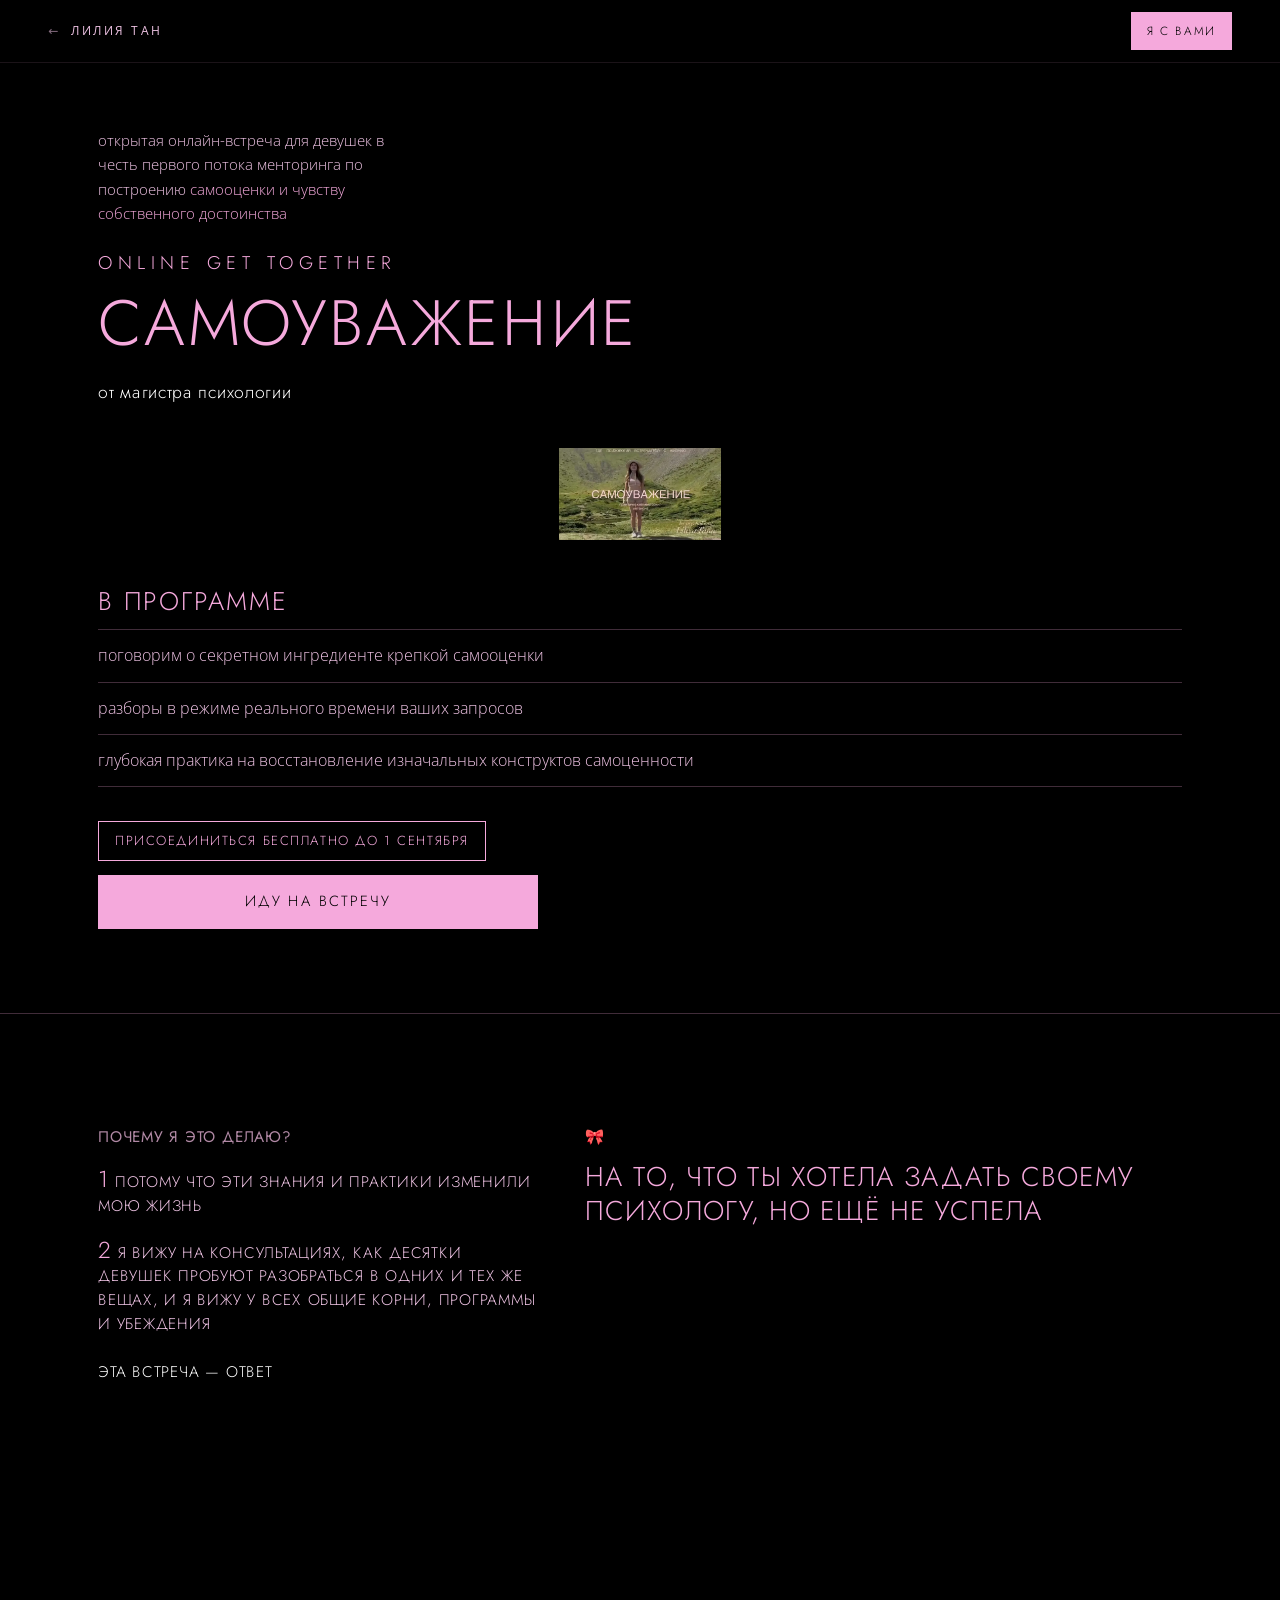
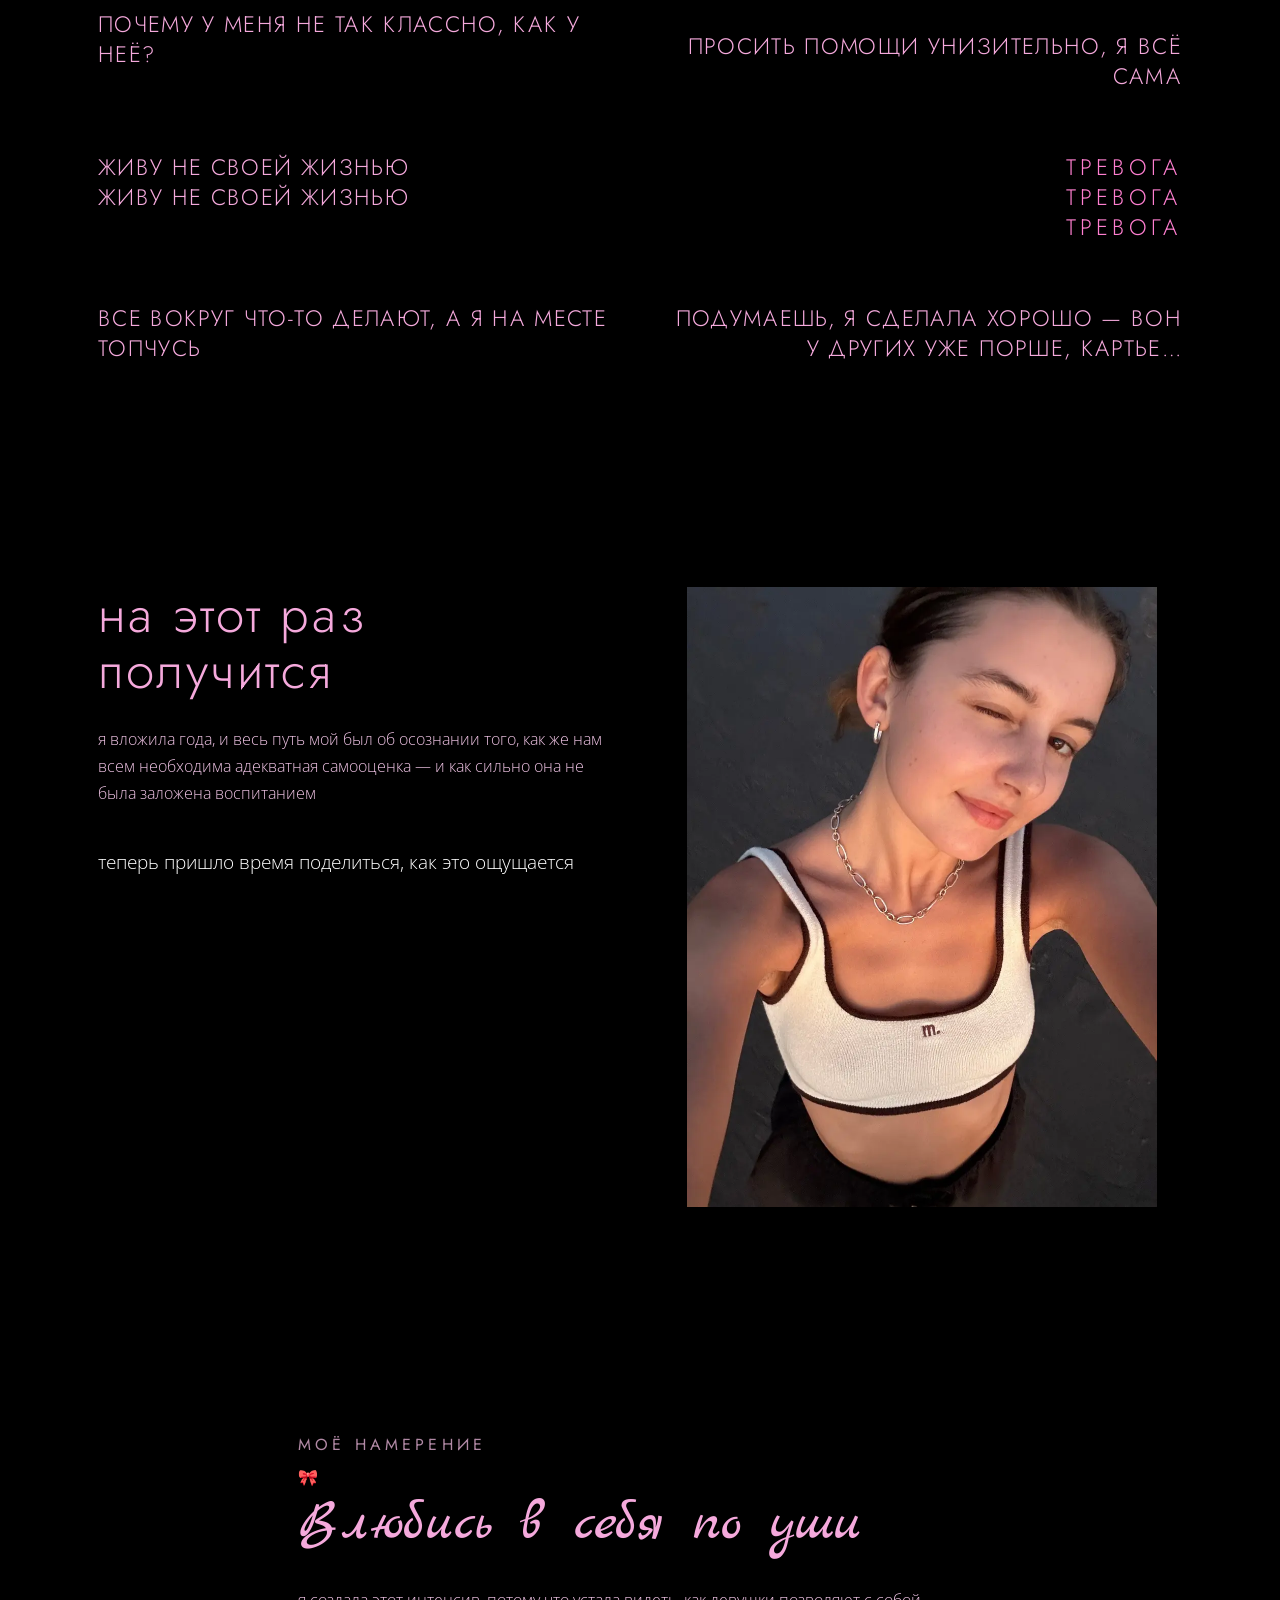
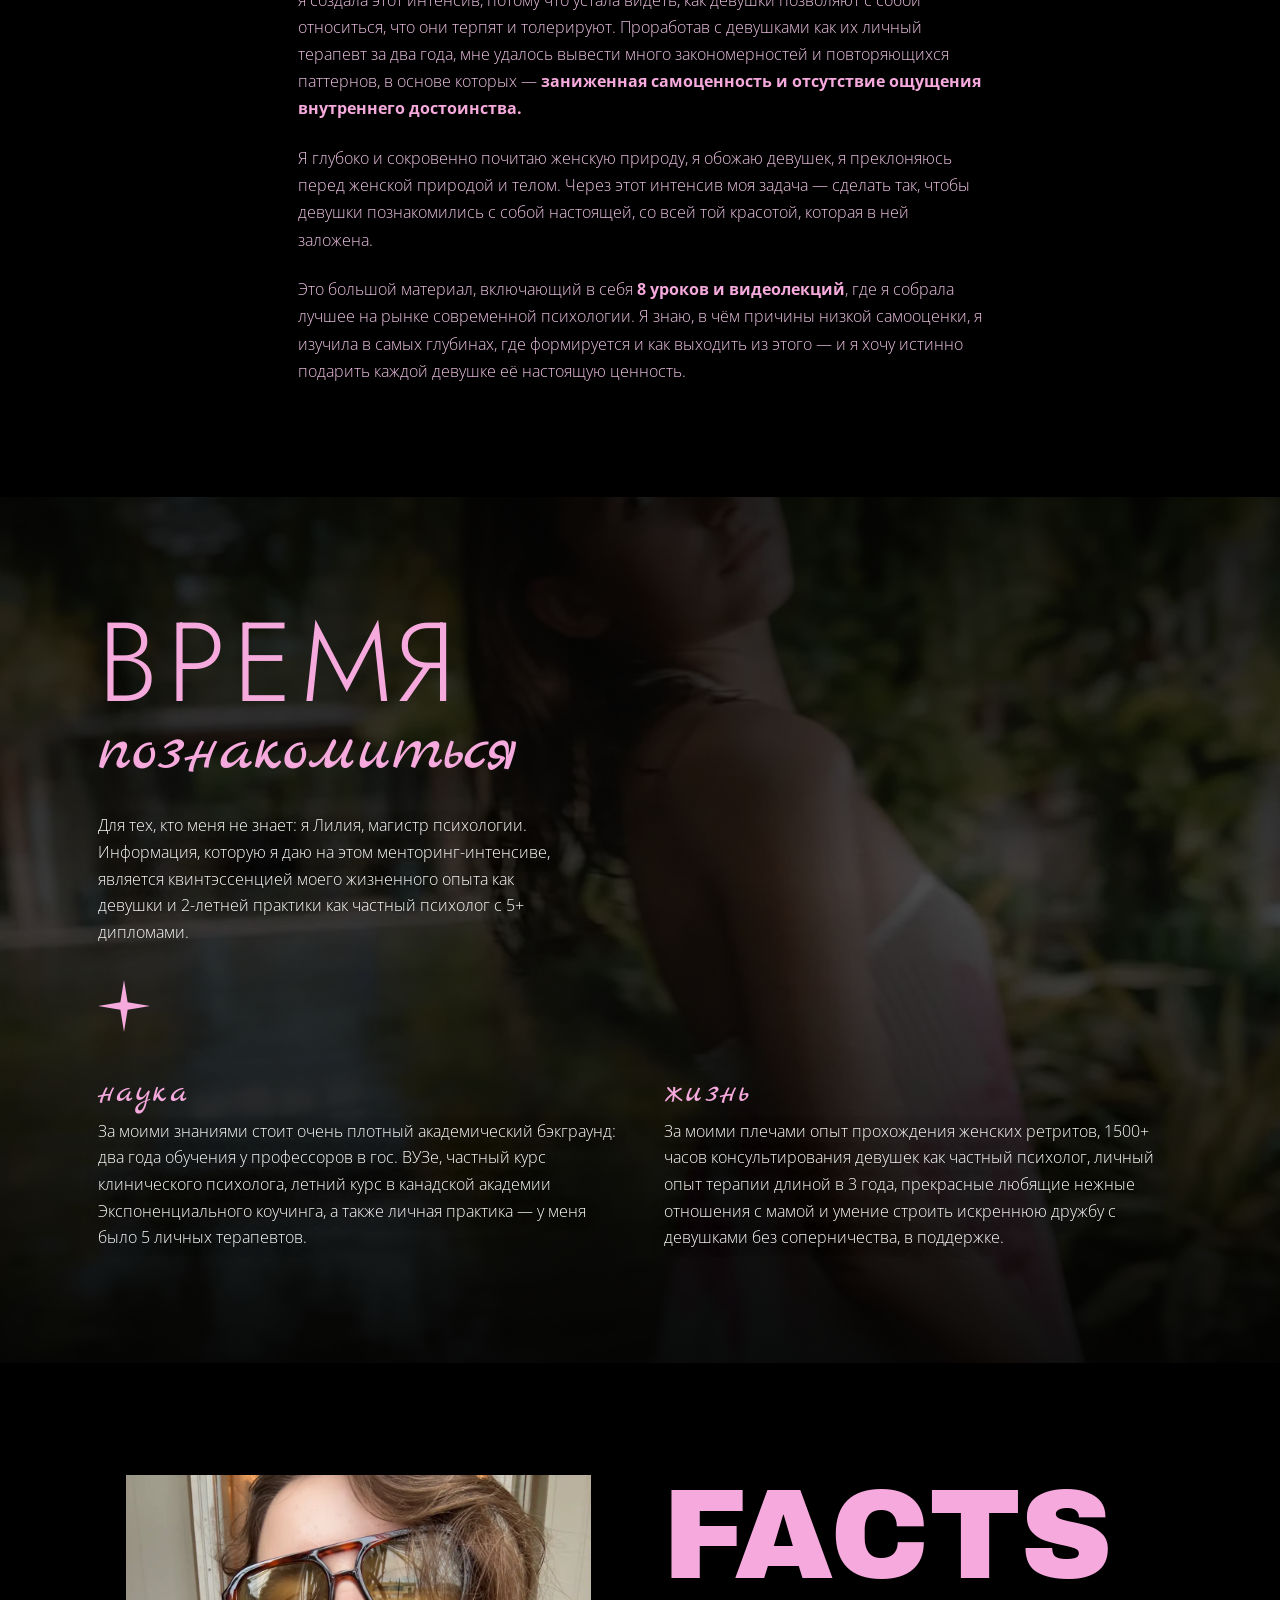
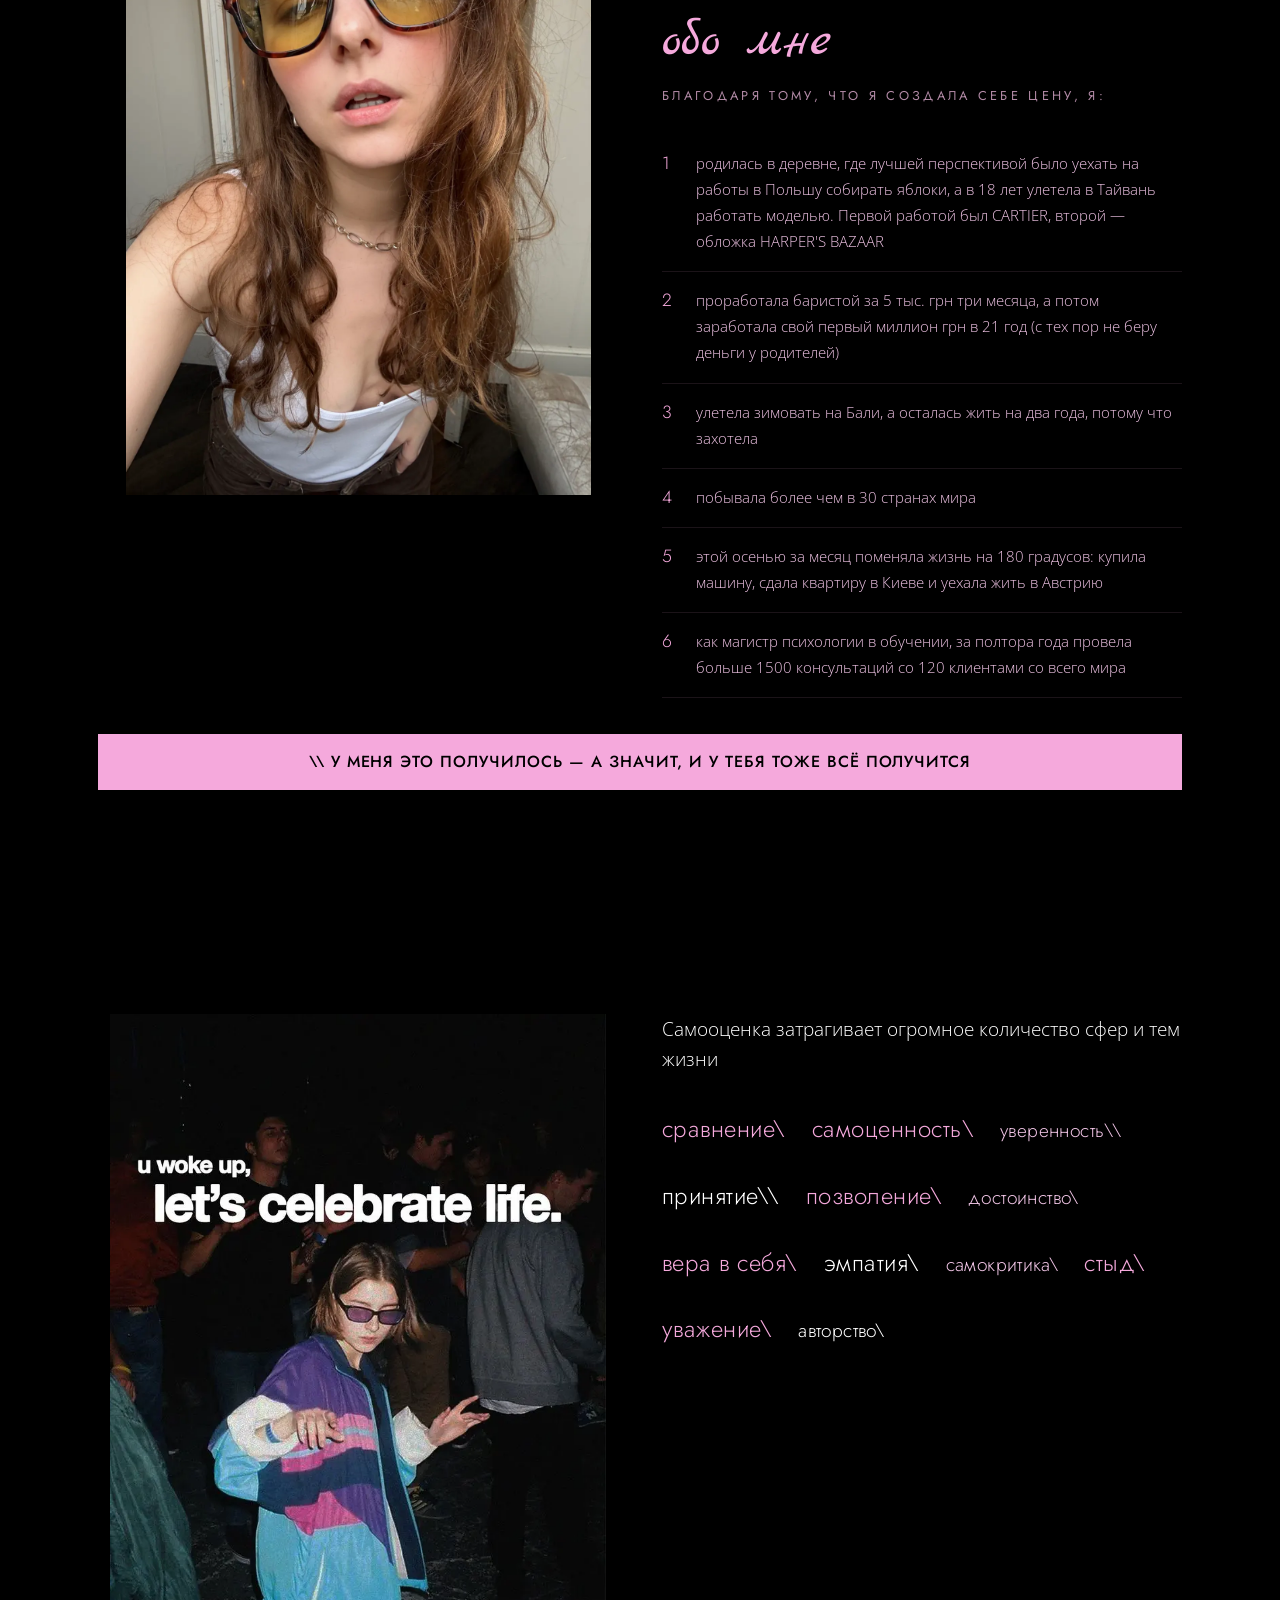
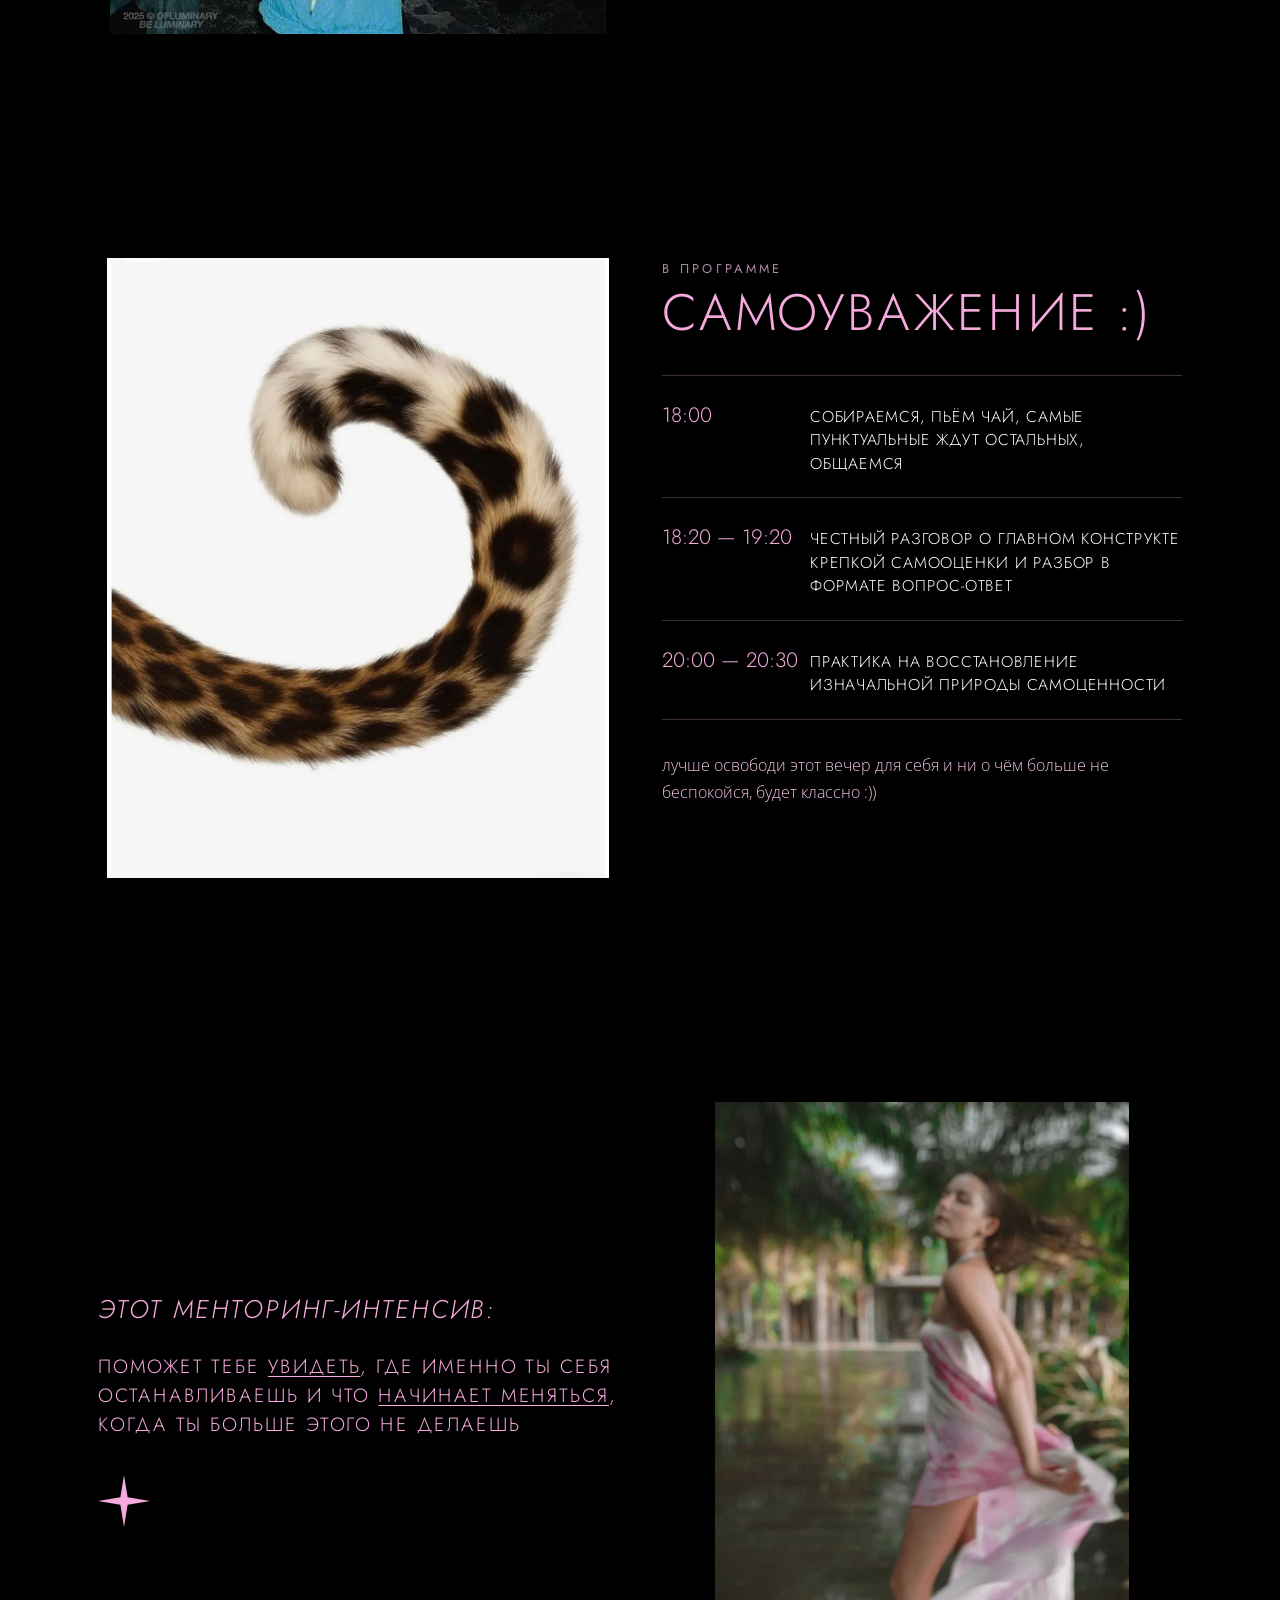
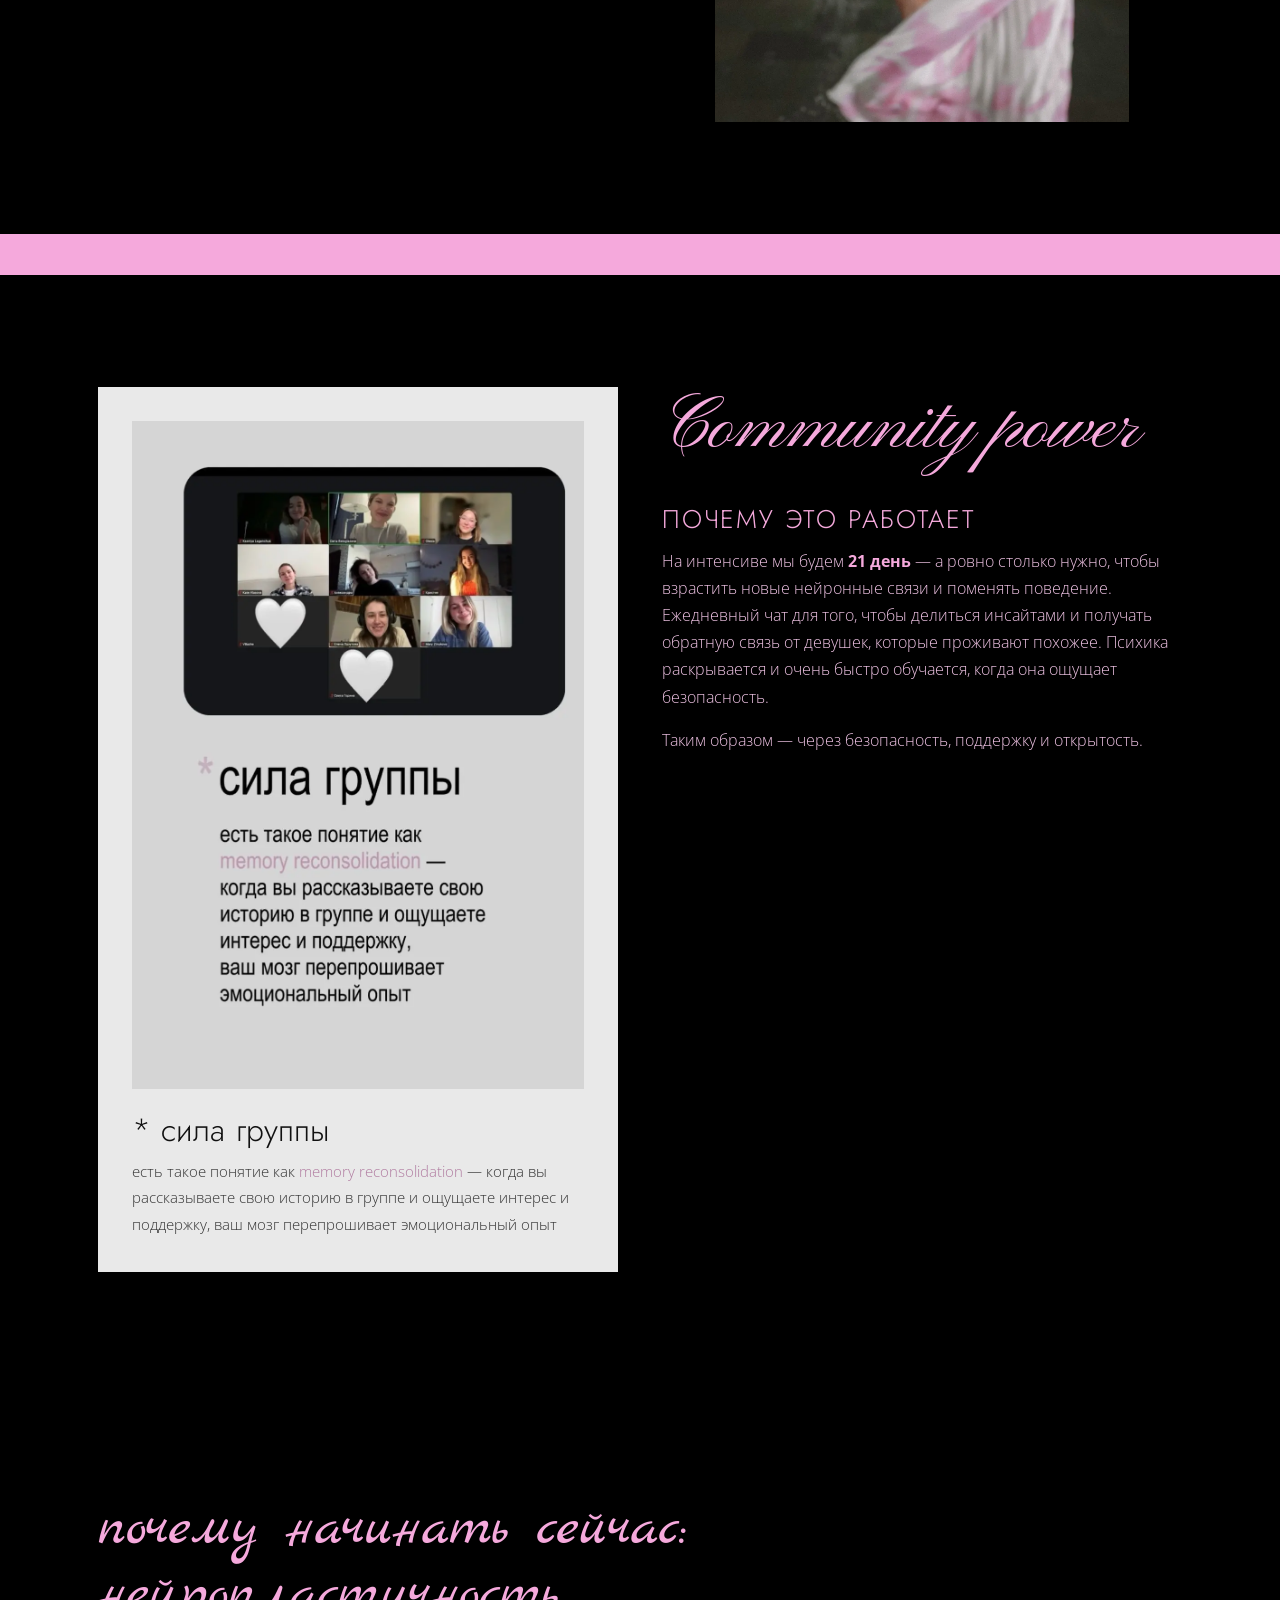
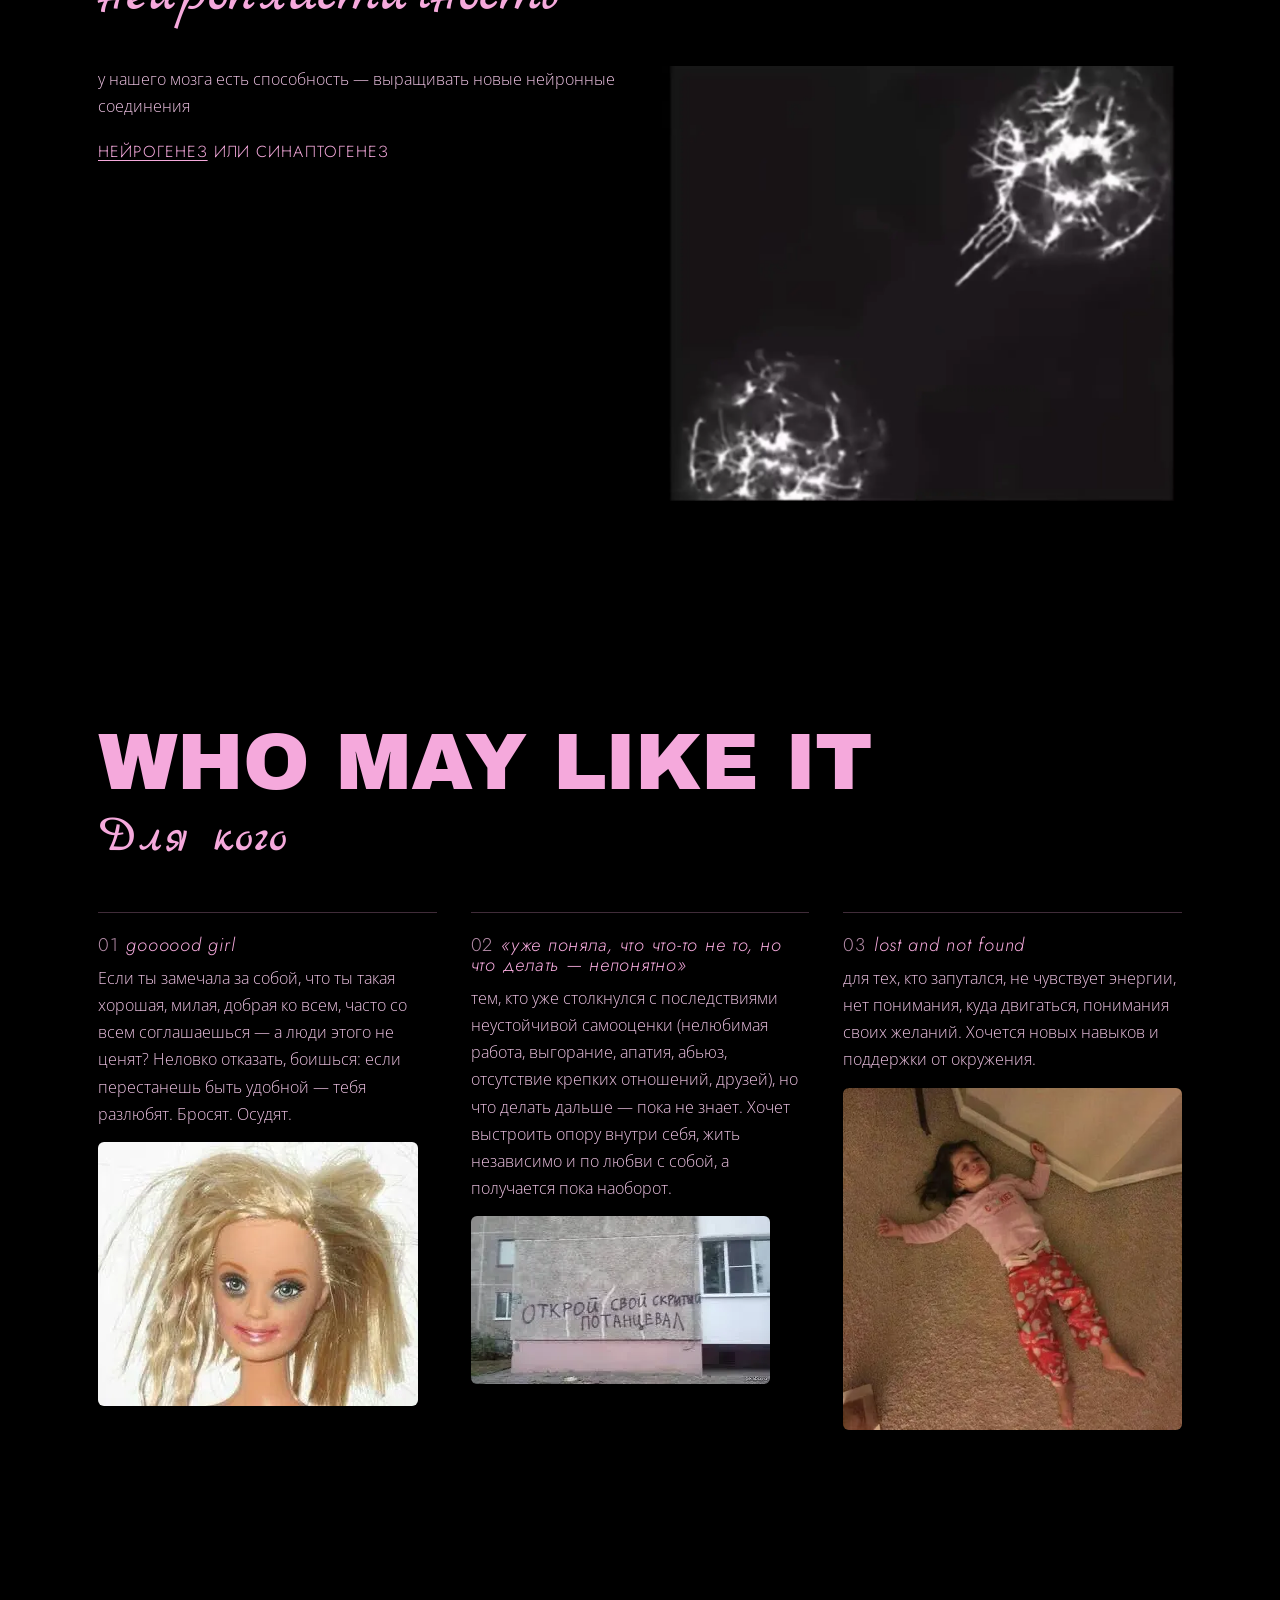
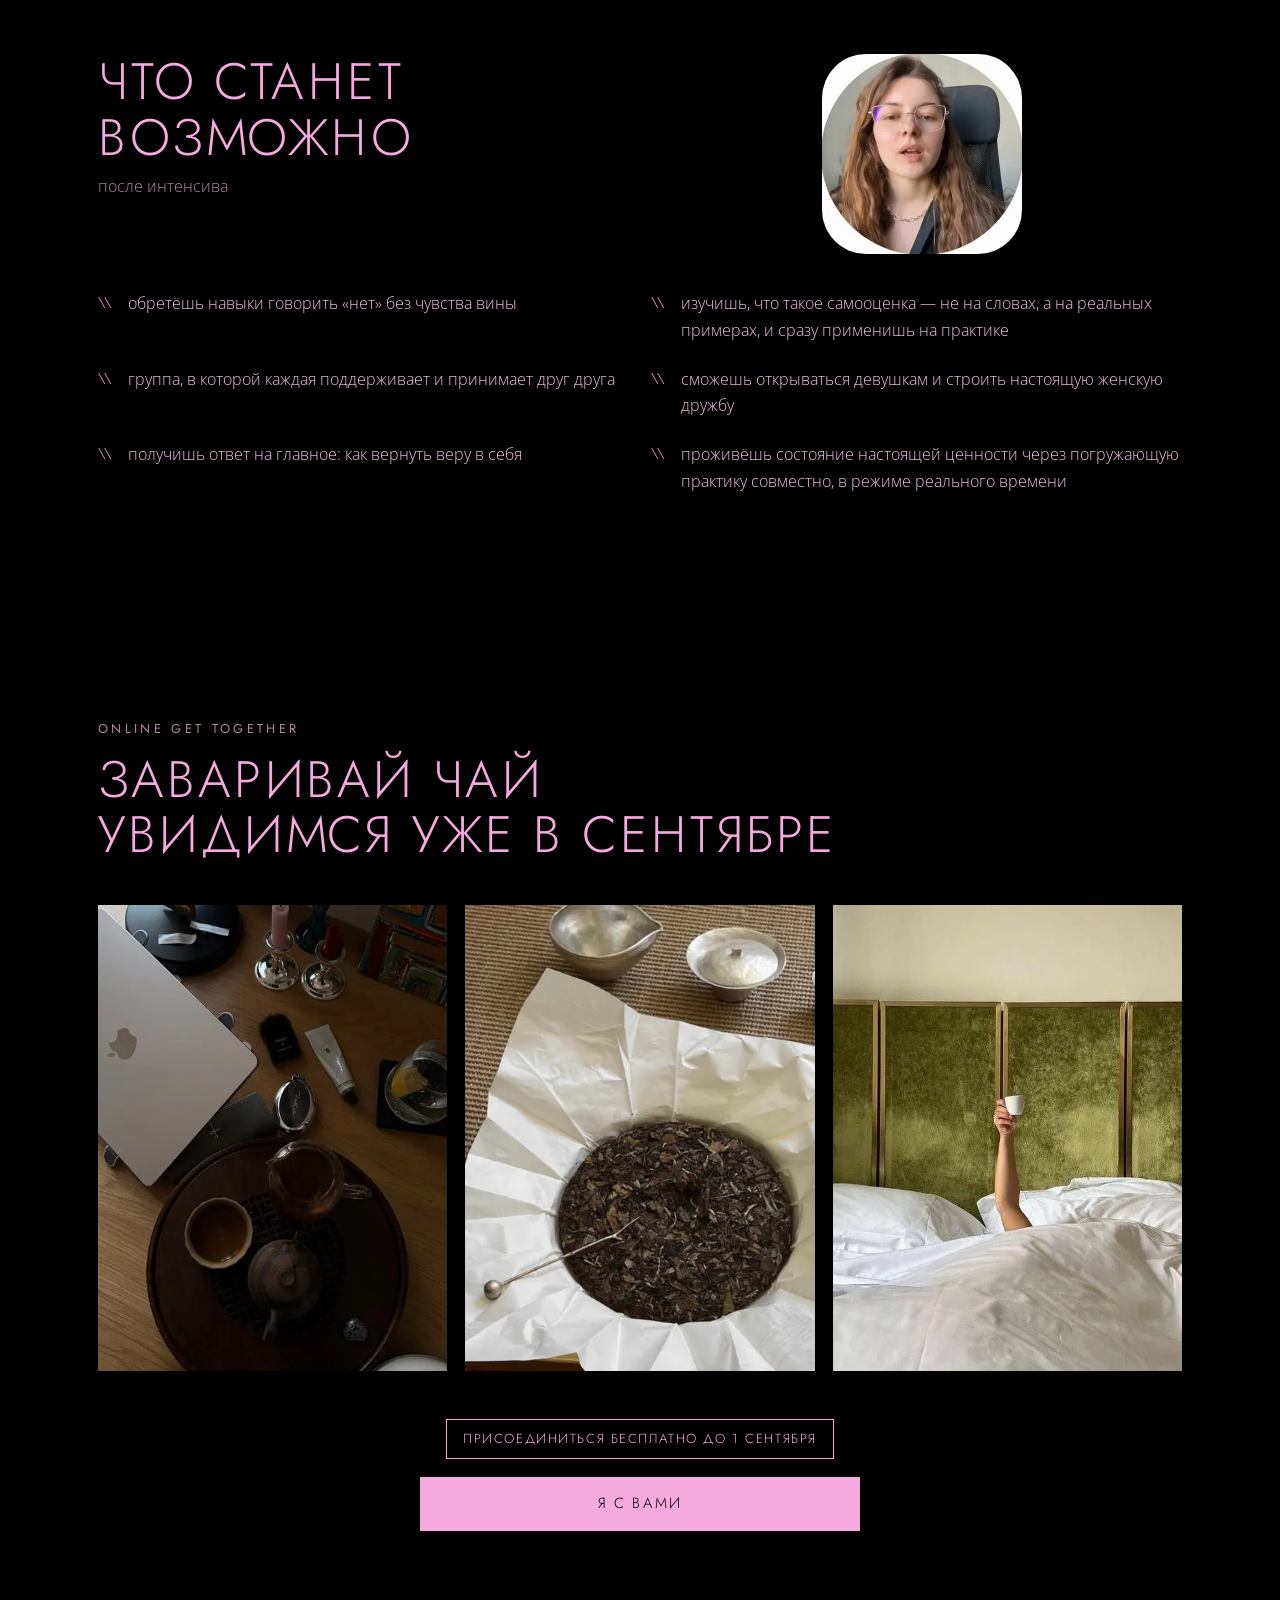
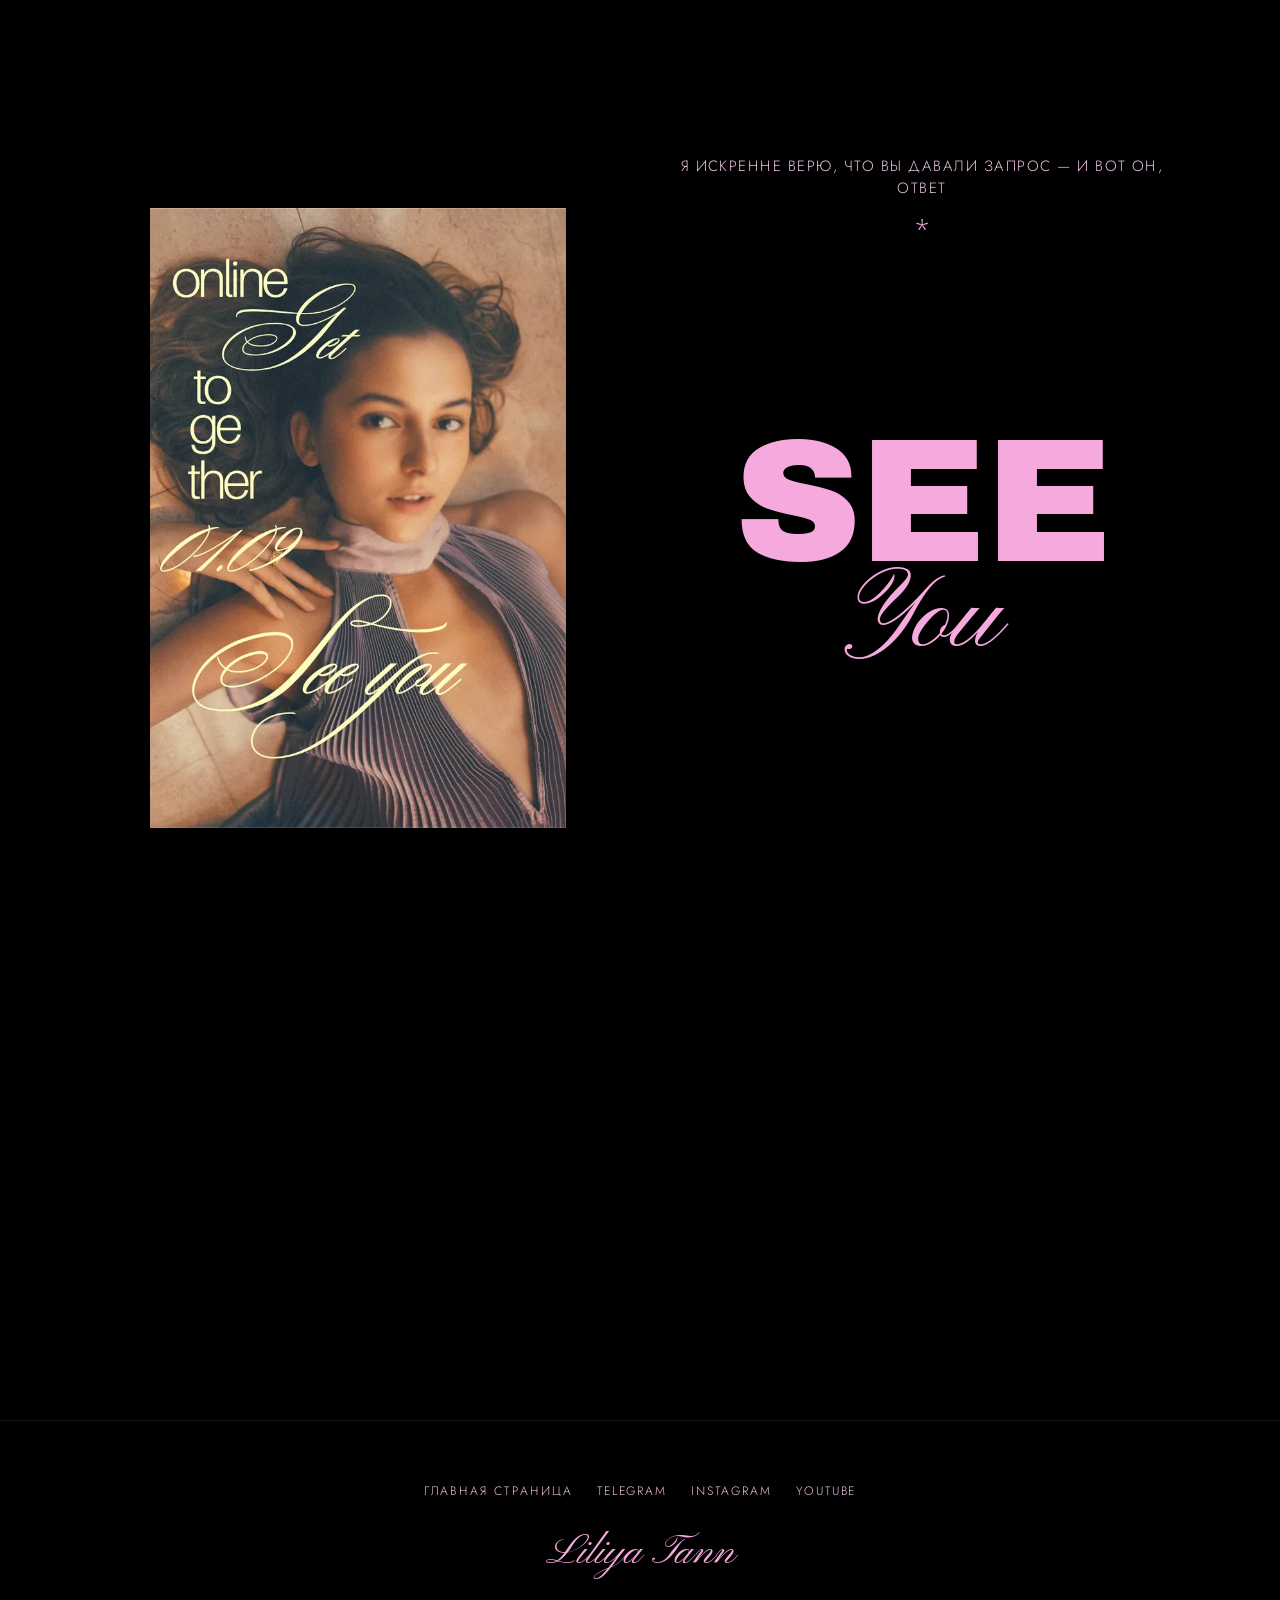
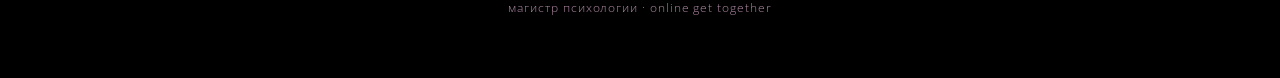
==== education/index.html @ ed94997f "education: ролик +25% (130 -> 162 px), css v=9 Co-Authored-By: Claude Opus 5 (1M context) <noreply@a" ====
<!DOCTYPE html>
<html lang="ru">
<head>
<meta charset="UTF-8">
<meta name="viewport" content="width=device-width, initial-scale=1.0">
<title>ONLINE GET TOGETHER — САМОУВАЖЕНИЕ | Лилия Тан</title>
<meta name="description" content="Бесплатная онлайн-встреча для девушек 1 сентября в честь первого потока менторинга по построению самооценки и чувства собственного достоинства. От магистра психологии Лилии Тан.">
<link rel="canonical" href="https://lilytann.com/education/">

<meta property="og:title" content="ONLINE GET TOGETHER — САМОУВАЖЕНИЕ | Лилия Тан">
<meta property="og:description" content="Бесплатная онлайн-встреча для девушек в честь первого потока менторинга по построению самооценки. Присоединиться бесплатно до 1 сентября.">
<meta property="og:image" content="https://lilytann.com/education/img/poster-0109.webp">
<meta property="og:type" content="website">
<meta property="og:url" content="https://lilytann.com/education/">
<meta property="og:locale" content="ru_RU">
<meta name="twitter:card" content="summary_large_image">

<link rel="icon" href="/favicon.ico" sizes="any">
<link rel="icon" type="image/png" sizes="32x32" href="/favicon-32.png">
<link rel="apple-touch-icon" href="/apple-touch-icon.png">

<link rel="preconnect" href="https://fonts.googleapis.com">
<link rel="preconnect" href="https://fonts.gstatic.com" crossorigin>
<link href="https://fonts.googleapis.com/css2?family=Jost:ital,wght@0,200;0,300;0,400;0,500;1,300;1,400&family=Open+Sans:wght@300;400;600;700&family=Marck+Script&family=Pinyon+Script&family=Archivo+Black&display=swap" rel="stylesheet">
<link rel="stylesheet" href="/education/styles.css?v=9">

<script type="application/ld+json">
{
  "@context": "https://schema.org",
  "@type": "Event",
  "name": "Online Get Together — Самоуважение",
  "description": "Бесплатная онлайн-встреча для девушек в честь первого потока онлайн-менторинга по построению самооценки и чувства собственного достоинства.",
  "eventAttendanceMode": "https://schema.org/OnlineEventAttendanceMode",
  "eventStatus": "https://schema.org/EventScheduled",
  "inLanguage": "ru",
  "url": "https://lilytann.com/education/",
  "image": "https://lilytann.com/education/img/poster-0109.webp",
  "location": {
    "@type": "VirtualLocation",
    "url": "https://lilytann.com/education/"
  },
  "offers": {
    "@type": "Offer",
    "price": "0",
    "priceCurrency": "EUR",
    "availability": "https://schema.org/InStock",
    "url": "https://lilytann.com/education/"
  },
  "performer": {
    "@type": "Person",
    "@id": "https://lilytann.com/#person",
    "name": "Лилия Тан",
    "jobTitle": "Психолог, магистр психологии",
    "url": "https://lilytann.com"
  },
  "organizer": {
    "@type": "Person",
    "@id": "https://lilytann.com/#person",
    "name": "Лилия Тан"
  }
}
</script>
</head>
<body>

<!-- ============ НАВИГАЦИЯ ============ -->
<nav class="nav">
  <a class="nav__home" href="/"><span>←</span>&nbsp; Лилия Тан</a>
  <a class="nav__cta" href="https://t.me/+6goGgk4hRU5kMjAy" target="_blank" rel="noopener">Я с вами</a>
</nav>

<!-- ============ HERO ============ -->
<header class="hero">
  <div class="wrap">
    <div class="hero__grid">

      <div>
        <p class="hero__kicker">
          открытая онлайн-встреча для девушек в честь первого потока менторинга
          по построению <u>самооценки и чувству собственного достоинства</u>
        </p>

        <h1 class="hero__title">
          <small>Online get together</small>
          Самоуважение
        </h1>

        <p class="hero__from">от магистра психологии</p>
      </div>

      <div class="hero__media">
        <video class="promo__video" id="promoVideo"
               autoplay loop muted playsinline preload="auto"
               width="640" height="362"
               poster="/education/img/promo-poster-h.webp"
               aria-label="Самоуважение — практический менторинг-интенсив">
          <source src="/education/video/promo-h640.mp4" type="video/mp4">
        </video>
      </div>

      <div class="hero__prog">
        <h3>В программе</h3>
        <ul>
          <li>поговорим о секретном ингредиенте крепкой самооценки</li>
          <li>разборы в режиме реального времени ваших запросов</li>
          <li>глубокая практика на восстановление изначальных конструктов самоценности</li>
        </ul>
        <div class="hero__actions">
          <a class="freebadge" href="https://t.me/+6goGgk4hRU5kMjAy" target="_blank" rel="noopener">присоединиться бесплатно до 1 сентября</a>
          <a class="btn btn--wide" href="https://t.me/+6goGgk4hRU5kMjAy" target="_blank" rel="noopener">Иду на встречу</a>
        </div>
      </div>

    </div>
  </div>
</header>

<hr class="rule">

<!-- ============ ПОЧЕМУ Я ЭТО ДЕЛАЮ ============ -->
<section>
  <div class="wrap">
    <div class="why">
      <div>
        <p class="eyebrow">Почему я это делаю?</p>
        <p class="reveal" style="margin-top:18px"><span class="why__num">1</span>потому что эти знания и практики изменили мою жизнь</p>
        <p class="reveal" style="margin-top:20px"><span class="why__num">2</span>я вижу на консультациях, как десятки девушек пробуют разобраться в одних и тех же вещах, и я вижу у всех общие корни, программы и убеждения</p>
        <p class="reveal white" style="margin-top:24px">Эта встреча — ответ</p>
      </div>
      <div>
        <p class="bow reveal">🎀</p>
        <p class="why__answer reveal" style="margin-top:10px">
          на то, что ты хотела задать своему психологу, но ещё не успела
        </p>
      </div>
    </div>
  </div>
</section>

<!-- ============ ТРИГГЕРЫ ============ -->
<section>
  <div class="wrap">
    <div class="triggers reveal">
      <p>Почему у меня не так классно, как у неё?</p>
      <p>Просить помощи унизительно, я всё сама</p>
      <p>Живу не своей жизнью<br>живу не своей жизнью</p>
      <p class="alarm">тревога<br>тревога<br>тревога</p>
      <p>Все вокруг что-то делают, а я на месте топчусь</p>
      <p>Подумаешь, я сделала хорошо — вон у других уже Порше, Картье…</p>
    </div>
  </div>
</section>

<!-- ============ НА ЭТОТ РАЗ ПОЛУЧИТСЯ ============ -->
<section>
  <div class="wrap">
    <div class="duo duo--top">
      <div>
        <h2 class="reveal" style="text-transform:lowercase">на этот раз получится</h2>
        <p class="reveal" style="margin-top:clamp(18px,3.6vw,28px)">
          я вложила года, и весь путь мой был об осознании того, как же нам всем необходима
          адекватная самооценка — и как сильно она не была заложена воспитанием
        </p>
        <p class="reveal lead" style="margin-top:clamp(24px,5vw,40px)">
          теперь пришло время поделиться, как это ощущается
        </p>
      </div>
      <img class="reveal" src="/education/img/beach.webp" width="924" height="1220" alt="" loading="lazy" decoding="async">
    </div>
  </div>
</section>

<!-- ============ МОЁ НАМЕРЕНИЕ ============ -->
<section class="intent">
  <div class="wrap narrow">
    <div>
      <div>
        <p class="eyebrow reveal">Моё намерение</p>
        <p class="bow reveal" style="margin-top:10px">🎀</p>
        <p class="script intent__title reveal">Влюбись в себя по уши</p>

        <p class="reveal">
          я создала этот интенсив, потому что устала видеть, как девушки позволяют
          с собой относиться, что они терпят и толерируют. Проработав с девушками
          как их личный терапевт за два года, мне удалось вывести много закономерностей
          и повторяющихся паттернов, в основе которых — <strong>заниженная самоценность
          и отсутствие ощущения внутреннего достоинства.</strong>
        </p>
        <p class="reveal">
          Я глубоко и сокровенно почитаю женскую природу, я обожаю девушек, я преклоняюсь
          перед женской природой и телом. Через этот интенсив моя задача — сделать так,
          чтобы девушки познакомились с собой настоящей, со всей той красотой, которая
          в ней заложена.
        </p>
        <p class="reveal">
          Это большой материал, включающий в себя <strong>8 уроков и видеолекций</strong>,
          где я собрала лучшее на рынке современной психологии. Я знаю, в чём причины
          низкой самооценки, я изучила в самых глубинах, где формируется и как выходить
          из этого — и я хочу истинно подарить каждой девушке её настоящую ценность.
        </p>
      </div>
    </div>
  </div>
</section>

<!-- ============ ВРЕМЯ ПОЗНАКОМИТЬСЯ ============ -->
<section class="meet">
  <img class="meet__bg" src="/education/img/meet-bg.webp" width="1200" height="1503" alt="" loading="lazy" decoding="async">
  <div class="wrap">
    <h2 class="reveal">Время</h2>
    <p class="script reveal" style="font-size:clamp(2rem,9vw,4.4rem);margin-top:-4px">познакомиться</p>

    <p class="meet__intro reveal" style="margin-top:20px;max-width:52ch">
      Для тех, кто меня не знает: я Лилия, магистр психологии. Информация, которую я даю
      на этом менторинг-интенсиве, является квинтэссенцией моего жизненного опыта как девушки
      и 2-летней практики как частный психолог с 5+ дипломами.
    </p>

    <svg class="spark reveal" viewBox="0 0 100 100" aria-hidden="true" style="margin-top:clamp(20px,4vw,34px)"><path d="M50 0 L57 43 L100 50 L57 57 L50 100 L43 57 L0 50 L43 43 Z"/></svg>

    <div class="meet__cols reveal">
      <div class="meet__col">
        <h4>наука</h4>
        <p>
          За моими знаниями стоит очень плотный академический бэкграунд: два года обучения
          у профессоров в гос. ВУЗе, частный курс клинического психолога, летний курс
          в канадской академии Экспоненциального коучинга, а также личная практика —
          у меня было 5 личных терапевтов.
        </p>
      </div>
      <div class="meet__col">
        <h4>жизнь</h4>
        <p>
          За моими плечами опыт прохождения женских ретритов, 1500+ часов консультирования
          девушек как частный психолог, личный опыт терапии длиной в 3 года, прекрасные
          любящие нежные отношения с мамой и умение строить искреннюю дружбу с девушками
          без соперничества, в поддержке.
        </p>
      </div>
    </div>
  </div>
</section>

<!-- ============ FACTS ============ -->
<section>
  <div class="wrap">
    <div class="duo duo--top">
      <img class="reveal" src="/education/img/facts.webp" width="1200" height="1599" alt="Лилия Тан" loading="lazy" decoding="async">
      <div>
        <div class="facts__head reveal">
          <span class="heavy">Facts</span>
          <span class="script">обо мне</span>
        </div>
        <p class="eyebrow reveal" style="margin-top:12px">Благодаря тому, что я создала себе цену, я:</p>

        <ol class="facts__list reveal">
          <li>родилась в деревне, где лучшей перспективой было уехать на работы в Польшу собирать яблоки, а в 18 лет улетела в Тайвань работать моделью. Первой работой был CARTIER, второй — обложка HARPER'S BAZAAR</li>
          <li>проработала баристой за 5 тыс. грн три месяца, а потом заработала свой первый миллион грн в 21 год (с тех пор не беру деньги у родителей)</li>
          <li>улетела зимовать на Бали, а осталась жить на два года, потому что захотела</li>
          <li>побывала более чем в 30 странах мира</li>
          <li>этой осенью за месяц поменяла жизнь на 180 градусов: купила машину, сдала квартиру в Киеве и уехала жить в Австрию</li>
          <li>как магистр психологии в обучении, за полтора года провела больше 1500 консультаций со 120 клиентами со всего мира</li>
        </ol>
      </div>
    </div>

    <p class="facts__banner reveal">\\ у меня это получилось — а значит, и у тебя тоже всё получится</p>
  </div>
</section>

<!-- ============ СФЕРЫ ============ -->
<section>
  <div class="wrap">
    <div class="duo duo--top">
      <img class="reveal" src="/education/img/celebrate.webp" width="736" height="920" alt="u woke up, let's celebrate life" loading="lazy" decoding="async">
      <div>
        <p class="lead reveal">Самооценка затрагивает огромное количество сфер и тем жизни</p>
        <ul class="spheres reveal">
          <li>сравнение\</li>
          <li>самоценность\</li>
          <li>уверенность\\</li>
          <li>принятие\\</li>
          <li>позволение\</li>
          <li>достоинство\</li>
          <li>вера в себя\</li>
          <li>эмпатия\</li>
          <li>самокритика\</li>
          <li>стыд\</li>
          <li>уважение\</li>
          <li>авторство\</li>
        </ul>
      </div>
    </div>
  </div>
</section>

<!-- ============ ТАЙМИНГ ============ -->
<section>
  <div class="wrap">
    <div class="duo duo--top">
      <img class="reveal" src="/education/img/tail.webp" width="1056" height="1306" alt="Хвост леопарда" loading="lazy" decoding="async" style="background:#F7F7F7">
      <div>
        <p class="eyebrow reveal">В программе</p>
        <h2 class="reveal" style="margin-top:6px">Самоуважение :)</h2>

        <div class="timing reveal">
          <div class="timing__row">
            <div class="timing__t">18:00</div>
            <div class="timing__w">Собираемся, пьём чай, самые пунктуальные ждут остальных, общаемся</div>
          </div>
          <div class="timing__row">
            <div class="timing__t">18:20 — 19:20</div>
            <div class="timing__w">Честный разговор о главном конструкте крепкой самооценки и разбор в формате вопрос-ответ</div>
          </div>
          <div class="timing__row">
            <div class="timing__t">20:00 — 20:30</div>
            <div class="timing__w">Практика на восстановление изначальной природы самоценности</div>
          </div>
        </div>

        <p class="reveal" style="margin-top:clamp(20px,4vw,32px)">
          лучше освободи этот вечер для себя и ни о чём больше не беспокойся, будет классно :))
        </p>
      </div>
    </div>
  </div>
</section>

<!-- ============ ЭТОТ МЕНТОРИНГ ИНТЕНСИВ ============ -->
<section>
  <div class="wrap">
    <div class="duo">
      <div>
        <h3 class="reveal" style="font-style:italic">Этот менторинг-интенсив:</h3>
        <p class="spaced reveal" style="margin-top:clamp(18px,3.6vw,28px);color:var(--pink);font-size:clamp(.95rem,3.4vw,1.2rem)">
          поможет тебе <u>увидеть</u>, где именно ты себя останавливаешь и что
          <u>начинает меняться</u>, когда ты больше этого не делаешь
        </p>
        <svg class="spark reveal" viewBox="0 0 100 100" aria-hidden="true" style="margin-top:clamp(22px,4.4vw,36px)"><path d="M50 0 L57 43 L100 50 L57 57 L50 100 L43 57 L0 50 L43 43 Z"/></svg>
      </div>
      <img class="reveal" src="/education/img/blur.webp" width="1200" height="1800" alt="" loading="lazy" decoding="async">
    </div>
  </div>
</section>

<!-- ============ COMMUNITY POWER ============ -->
<div class="ticker" aria-hidden="true"><span>COMMUNITY POWER · COMMUNITY POWER · COMMUNITY POWER · COMMUNITY POWER · COMMUNITY POWER · COMMUNITY POWER ·&nbsp;</span></div>

<section>
  <div class="wrap">
    <div class="duo duo--top">
      <div class="power__paper reveal">
        <img src="/education/img/zoom.webp" width="999" height="1475" alt="Групповая встреча в зуме" loading="lazy" decoding="async">
        <h3>* сила группы</h3>
        <p>
          есть такое понятие как <span class="mr">memory reconsolidation</span> — когда вы
          рассказываете свою историю в группе и ощущаете интерес и поддержку, ваш мозг
          перепрошивает эмоциональный опыт
        </p>
      </div>

      <div>
        <p class="script-lat power__title reveal">Community power</p>
        <h3 class="reveal" style="margin-top:clamp(20px,4vw,34px)">Почему это работает</h3>
        <p class="reveal" style="margin-top:14px">
          На интенсиве мы будем <strong>21 день</strong> — а ровно столько нужно, чтобы
          взрастить новые нейронные связи и поменять поведение. Ежедневный чат для того,
          чтобы делиться инсайтами и получать обратную связь от девушек, которые проживают
          похожее. Психика раскрывается и очень быстро обучается, когда она ощущает
          безопасность.
        </p>
        <p class="reveal">Таким образом — через безопасность, поддержку и открытость.</p>
      </div>
    </div>
  </div>
</section>

<!-- ============ НЕЙРОПЛАСТИЧНОСТЬ ============ -->
<section>
  <div class="wrap">
    <p class="script reveal" style="font-size:clamp(1.8rem,7.6vw,3.6rem)">почему начинать сейчас:<br>нейропластичность</p>
    <div class="duo duo--top" style="margin-top:clamp(22px,4.4vw,38px)">
      <div>
        <p class="reveal">у нашего мозга есть способность — выращивать новые нейронные соединения</p>
        <p class="reveal upper" style="margin-top:18px;font-family:var(--f-display);color:var(--pink);letter-spacing:.06em">
          <u>нейрогенез</u> или синаптогенез
        </p>
      </div>
      <img class="reveal" src="/education/img/neurons.webp" width="1200" height="1003" alt="Нейронные связи" loading="lazy" decoding="async">
    </div>
  </div>
</section>

<!-- ============ ДЛЯ КОГО ============ -->
<section>
  <div class="wrap">
    <p class="heavy reveal" style="font-size:clamp(1.9rem,9vw,5rem)">Who may like it</p>
    <p class="script reveal" style="font-size:clamp(1.8rem,7.6vw,3.2rem);margin-top:8px">Для кого</p>

    <div class="who reveal" style="margin-top:clamp(24px,5vw,44px)">
      <div class="who__item">
        <h4><i>01</i>goooood girl</h4>
        <p>
          Если ты замечала за собой, что ты такая хорошая, милая, добрая ко всем, часто
          со всем соглашаешься — а люди этого не ценят? Неловко отказать, боишься: если
          перестанешь быть удобной — тебя разлюбят. Бросят. Осудят.
        </p>
        <img src="/education/img/barbie.webp" width="320" height="264" alt="" loading="lazy" decoding="async">
      </div>

      <div class="who__item">
        <h4><i>02</i>«уже поняла, что что-то не то, но что делать — непонятно»</h4>
        <p>
          тем, кто уже столкнулся с последствиями неустойчивой самооценки (нелюбимая работа,
          выгорание, апатия, абьюз, отсутствие крепких отношений, друзей), но что делать
          дальше — пока не знает. Хочет выстроить опору внутри себя, жить независимо
          и по любви с собой, а получается пока наоборот.
        </p>
        <img src="/education/img/graffiti.webp" width="299" height="168" alt="" loading="lazy" decoding="async">
      </div>

      <div class="who__item">
        <h4><i>03</i>lost and not found</h4>
        <p>
          для тех, кто запутался, не чувствует энергии, нет понимания, куда двигаться,
          понимания своих желаний. Хочется новых навыков и поддержки от окружения.
        </p>
        <img src="/education/img/floor.webp" width="408" height="413" alt="" loading="lazy" decoding="async">
      </div>
    </div>
  </div>
</section>

<!-- ============ ЧТО СТАНЕТ ВОЗМОЖНО ============ -->
<section>
  <div class="wrap">
    <div class="duo duo--top">
      <div>
        <h2 class="reveal">Что станет<br>возможно</h2>
        <p class="reveal dim" style="margin-top:8px">после интенсива</p>
      </div>
      <img class="reveal" src="/education/img/liliya-round.webp" width="400" height="400" alt="Лилия Тан" loading="lazy" decoding="async" style="border-radius:22%;max-width:200px">
    </div>

    <ul class="gains reveal">
      <li>обретёшь навыки говорить «нет» без чувства вины</li>
      <li>изучишь, что такое самооценка — не на словах, а на реальных примерах, и сразу применишь на практике</li>
      <li>группа, в которой каждая поддерживает и принимает друг друга</li>
      <li>сможешь открываться девушкам и строить настоящую женскую дружбу</li>
      <li>получишь ответ на главное: как вернуть веру в себя</li>
      <li>проживёшь состояние настоящей ценности через погружающую практику совместно, в режиме реального времени</li>
    </ul>
  </div>
</section>

<!-- ============ ПРЕДЗАПИСЬ ============ -->
<section id="zapis">
  <div class="wrap">
    <p class="eyebrow reveal">Online get together</p>
    <h2 class="reveal" style="margin-top:12px">Заваривай чай<br>увидимся уже в сентябре</h2>

    <div class="grid grid--3 reveal" style="margin-top:clamp(24px,5vw,42px)">
      <div class="ratio ratio--34"><img src="/education/img/desk-tea.webp" width="528" height="676" alt="" loading="lazy" decoding="async"></div>
      <div class="ratio ratio--34"><img src="/education/img/tea-cake.webp" width="467" height="822" alt="" loading="lazy" decoding="async"></div>
      <div class="ratio ratio--34"><img src="/education/img/bed.webp" width="720" height="720" alt="" loading="lazy" decoding="async"></div>
    </div>

    <div class="center" style="margin-top:clamp(28px,5.5vw,48px)">
      <a class="freebadge reveal" href="https://t.me/+6goGgk4hRU5kMjAy" target="_blank" rel="noopener">присоединиться бесплатно до 1 сентября</a>
      <div style="margin-top:18px">
        <!-- Ссылка на закрытую телеграм-группу встречи -->
        <a class="btn btn--wide reveal" href="https://t.me/+6goGgk4hRU5kMjAy" target="_blank" rel="noopener" id="mainCta">Я с вами</a>
      </div>
    </div>
  </div>
</section>

<!-- ============ SEE YOU ============ -->
<section class="final">
  <div class="wrap">
    <div class="duo" style="align-items:center">
      <img class="reveal" src="/education/img/poster-0109.webp" width="648" height="964" alt="Online Get Together 01.09 — see you" loading="lazy" decoding="async">

      <div>
        <p class="spaced reveal small" style="color:var(--pink-soft)">Я искренне верю, что вы давали запрос — и вот он, ответ</p>
        <p class="reveal" style="color:var(--pink);font-size:1.6rem;line-height:1;margin-top:18px">*</p>
        <p class="heavy reveal">See</p>
        <p class="script-lat reveal">You</p>

        <p class="final__quote reveal">
          Отношения с собой — это база, а не роскошь.<br>
          <span style="text-transform:none;letter-spacing:0;color:var(--pink-soft);font-size:.85em">
            А вся наша жизнь — это декорации для познания себя.
          </span>
        </p>

        <p class="final__wait reveal">Всех жду</p>
      </div>
    </div>

    <img class="reveal" src="/education/img/magazine.webp" width="589" height="785" alt="Old ways won't open new doors" loading="lazy" decoding="async" style="max-width:280px;margin:clamp(30px,6vw,54px) auto 0">
  </div>
</section>

<!-- ============ ПОДВАЛ ============ -->
<footer class="footer">
  <div class="wrap">
    <div class="footer__links">
      <a href="/">Главная страница</a>
      <a href="https://t.me/liliyatann" target="_blank" rel="noopener">Telegram</a>
      <a href="https://www.instagram.com/liliya.tann" target="_blank" rel="noopener">Instagram</a>
      <a href="https://youtube.com/@liliya_tann" target="_blank" rel="noopener">YouTube</a>
    </div>
    <p class="footer__sig">Liliya Tann</p>
    <p class="footer__copy">магистр психологии · online get together</p>
  </div>
</footer>

<!-- ============ ЛИПКИЙ CTA (моб.) ============ -->
<div class="sticky-cta" id="stickyCta">
  <a class="btn" href="https://t.me/+6goGgk4hRU5kMjAy" target="_blank" rel="noopener">Я с вами</a>
</div>

<script>
document.documentElement.classList.add('has-js');

/* Если в системе включено «уменьшить анимацию» — не крутим видео само, даём кнопку */
(function () {
  var v = document.getElementById('promoVideo');
  if (!v || !window.matchMedia) return;
  if (window.matchMedia('(prefers-reduced-motion: reduce)').matches) {
    v.removeAttribute('autoplay');
    v.loop = false;
    v.controls = true;
    v.pause();
  }
})();

/* Появление блоков при скролле */
(function () {
  var items = document.querySelectorAll('.reveal');
  if (!('IntersectionObserver' in window)) {
    items.forEach(function (el) { el.classList.add('is-in'); });
    return;
  }
  var io = new IntersectionObserver(function (entries) {
    entries.forEach(function (e) {
      if (e.isIntersecting) { e.target.classList.add('is-in'); io.unobserve(e.target); }
    });
  }, { rootMargin: '0px 0px -8% 0px', threshold: 0.06 });
  items.forEach(function (el) { io.observe(el); });
})();

/* Липкая кнопка появляется после первого экрана и прячется у блока предзаписи */
(function () {
  var bar = document.getElementById('stickyCta');
  var end = document.getElementById('zapis');
  if (!bar || !end) return;
  function update() {
    var r = end.getBoundingClientRect();
    var endVisible = r.top < window.innerHeight && r.bottom > 0;
    var past = window.scrollY > window.innerHeight * 0.85;
    bar.classList.toggle('is-visible', past && !endVisible);
  }
  window.addEventListener('scroll', update, { passive: true });
  update();
})();
</script>

</body>
</html>
---- education/styles.css ----
/* ============================================================
   Лилия Тан — ONLINE GET TOGETHER / САМОУВАЖЕНИЕ
   Лендинг предзаписи. Цвета, шрифты и изображения — из презентации.
   ============================================================ */

:root {
  --black: #000000;
  --pink: #F5A9DC;
  --pink-hot: #FF7FD0;
  --pink-soft: #EFC3E4;
  --pink-dim: #B189A5;
  --white: #FFFFFF;
  --cream: #F7EFE2;
  --paper: #E9E9E9;

  --rule: rgba(245, 169, 220, 0.26);
  --rule-soft: rgba(245, 169, 220, 0.11);

  --f-display: 'Jost', 'Futura', 'Century Gothic', system-ui, sans-serif;
  --f-heavy: 'Archivo Black', 'Jost', system-ui, sans-serif;
  --f-body: 'Open Sans', system-ui, -apple-system, sans-serif;
  --f-script: 'Marck Script', cursive;
  --f-script-lat: 'Pinyon Script', 'Marck Script', cursive;

  --max: 1180px;
  --narrow: 780px;
  --gutter: clamp(18px, 5vw, 48px);
  --ease: cubic-bezier(.22, .61, .36, 1);
}

* { box-sizing: border-box; margin: 0; padding: 0; }

html { scroll-behavior: smooth; -webkit-text-size-adjust: 100%; overflow-x: hidden; }

body {
  overflow-wrap: break-word;
  word-break: normal;
  font-family: var(--f-body);
  font-size: 16px;
  font-weight: 300;
  line-height: 1.7;
  color: var(--pink-soft);
  background: var(--black);
  -webkit-font-smoothing: antialiased;
  -moz-osx-font-smoothing: grayscale;
  overflow-x: hidden;
}

img, video { display: block; max-width: 100%; height: auto; }
/* элементы сетки не должны раздуваться под собственный размер контента */
*, *::before, *::after { min-width: 0; }
a { color: inherit; text-decoration: none; }
button { font: inherit; color: inherit; background: none; border: none; cursor: pointer; }
::selection { background: var(--pink); color: #000; }

/* ---------- Типографика ---------- */

h1, h2, h3, h4 {
  font-family: var(--f-display);
  font-weight: 300;
  line-height: 1.08;
  color: var(--pink);
  letter-spacing: .02em;
}

h1 { font-size: clamp(1.7rem, 7vw, 4rem); text-transform: uppercase; letter-spacing: .04em; }
h2 { font-size: clamp(1.6rem, 6vw, 3.2rem); text-transform: uppercase; letter-spacing: .05em; }
h3 { font-size: clamp(1.1rem, 3.6vw, 1.6rem); text-transform: uppercase; letter-spacing: .07em; }
h4 { font-size: clamp(.95rem, 2.8vw, 1.15rem); letter-spacing: .04em; }

p + p { margin-top: 1em; }
strong, b { font-weight: 700; color: var(--pink); }
u { text-decoration-thickness: 1px; text-underline-offset: 3px; }

.heavy {
  font-family: var(--f-heavy);
  font-weight: 400;
  text-transform: uppercase;
  letter-spacing: -.01em;
  line-height: .95;
  color: var(--pink);
  font-size: clamp(2.4rem, 13vw, 8rem);
}

.script { font-family: var(--f-script); color: var(--pink); text-transform: none; letter-spacing: 0; line-height: 1.15; font-weight: 400; }
.script-lat { font-family: var(--f-script-lat); color: var(--pink); text-transform: none; letter-spacing: 0; line-height: 1.15; }

.eyebrow {
  font-family: var(--f-display);
  font-size: clamp(.7rem, 2.4vw, .8rem);
  text-transform: uppercase;
  letter-spacing: .26em;
  color: var(--pink-dim);
  font-weight: 400;
}

.lead { font-size: clamp(1rem, 3.3vw, 1.2rem); line-height: 1.6; color: var(--white); }
.small { font-size: clamp(.84rem, 2.7vw, .93rem); line-height: 1.6; }
.dim { color: var(--pink-dim); }
.white { color: var(--white); }
.center { text-align: center; }
.upper { text-transform: uppercase; letter-spacing: .06em; }
.spaced { font-family: var(--f-display); text-transform: uppercase; letter-spacing: .1em; line-height: 1.5; }

/* ---------- Каркас ---------- */

.wrap { width: 100%; max-width: var(--max); margin: 0 auto; padding: 0 var(--gutter); }
.narrow { max-width: var(--narrow); margin-left: auto; margin-right: auto; }

section { padding: clamp(54px, 11vw, 112px) 0; position: relative; }
section.tight { padding: clamp(36px, 7vw, 70px) 0; }
[id] { scroll-margin-top: 78px; }

.rule { height: 1px; background: var(--rule); border: 0; }

/* Розовая четырёхлучевая звезда из презентации */
.spark { display: block; width: clamp(26px, 6.5vw, 52px); fill: var(--pink); }
.spark--center { margin-inline: auto; }
.spark--right { margin-left: auto; }

/* ---------- Навигация ---------- */

.nav {
  position: fixed;
  inset: 0 0 auto 0;
  z-index: 50;
  display: flex;
  align-items: center;
  justify-content: space-between;
  gap: 12px;
  padding: 12px var(--gutter);
  background: rgba(0, 0, 0, .74);
  backdrop-filter: blur(14px);
  -webkit-backdrop-filter: blur(14px);
  border-bottom: 1px solid var(--rule-soft);
}
.nav__home {
  font-family: var(--f-body);
  font-weight: 400;
  font-size: clamp(.66rem, 2.5vw, .76rem);
  text-transform: uppercase;
  letter-spacing: .2em;
  color: var(--pink-soft);
  transition: color .25s var(--ease);
}
.nav__home:hover { color: var(--pink); }
.nav__home span { opacity: .55; }
.nav__cta {
  font-family: var(--f-display);
  font-size: clamp(.64rem, 2.4vw, .74rem);
  text-transform: uppercase;
  letter-spacing: .14em;
  color: #000;
  background: var(--pink);
  padding: 9px 16px;
  white-space: nowrap;
  transition: background .25s var(--ease), transform .25s var(--ease);
}
.nav__cta:hover { background: var(--white); transform: translateY(-1px); }

/* ---------- Кнопки ---------- */

.btn {
  display: inline-block;
  font-family: var(--f-display);
  font-size: clamp(.8rem, 2.9vw, .92rem);
  text-transform: uppercase;
  letter-spacing: .14em;
  color: #000;
  background: var(--pink);
  padding: 17px 32px;
  text-align: center;
  line-height: 1.35;
  transition: background .3s var(--ease), transform .3s var(--ease), box-shadow .3s var(--ease);
}
.btn:hover { background: var(--white); transform: translateY(-2px); box-shadow: 0 12px 40px rgba(245, 169, 220, .22); }
.btn--wide { width: 100%; max-width: 440px; }

.freebadge {
  display: inline-block;
  border: 1px solid var(--pink);
  color: var(--pink);
  font-family: var(--f-display);
  text-transform: uppercase;
  letter-spacing: .12em;
  font-size: clamp(.7rem, 2.6vw, .82rem);
  padding: 8px 16px;
  transition: background .25s var(--ease), color .25s var(--ease);
}
a.freebadge:hover { background: var(--pink); color: #000; }

/* ---------- Hero ---------- */

.hero { padding: calc(62px + clamp(26px, 8vw, 66px)) 0 clamp(44px, 9vw, 84px); }
.hero__grid { display: grid; gap: clamp(24px, 5vw, 46px); }

.hero__title small {
  display: block;
  font-family: var(--f-display);
  font-size: clamp(.8rem, 3.4vw, 1.15rem);
  letter-spacing: .3em;
  color: var(--pink);
  text-transform: uppercase;
  margin-bottom: clamp(10px, 2.4vw, 16px);
}
.hero__kicker {
  max-width: 34ch;
  margin-bottom: clamp(18px, 3.6vw, 28px);
  font-size: clamp(.82rem, 2.6vw, .95rem);
  line-height: 1.6;
  color: var(--pink-soft);
}
.hero__kicker u { color: var(--pink); text-decoration: none; }
.hero__from {
  margin-top: clamp(14px, 2.6vw, 20px);
  font-family: var(--f-display);
  text-transform: lowercase;
  letter-spacing: .04em;
  color: var(--white);
  font-size: clamp(.95rem, 3.2vw, 1.1rem);
}

.hero__prog { margin-top: clamp(8px, 2vw, 0px); }
.hero__prog h3 { margin-bottom: clamp(14px, 3vw, 20px); }
.hero__prog li {
  list-style: none;
  padding: 12px 0;
  border-bottom: 1px solid var(--rule);
  font-size: clamp(.9rem, 3vw, 1rem);
  color: var(--pink-soft);
}
.hero__prog li:first-child { border-top: 1px solid var(--rule); }
.hero__actions { margin-top: clamp(22px, 4.5vw, 34px); display: grid; gap: 14px; justify-items: start; }

/* ---------- Промо-видео ---------- */

/* Горизонтальный ролик — компактный, по центру, никогда не шире колонки */
.hero__media { width: min(100%, 162px); min-width: 0; margin-inline: auto; }
.hero__media { display: flex; justify-content: center; }
.promo__video {
  display: block;
  width: 100%;
  max-width: 100%;
  height: auto;
  background: #000;
}

/* ---------- Почему я это делаю ---------- */

.why { display: grid; gap: clamp(24px, 5vw, 46px); }
.why__num {
  font-family: var(--f-display);
  color: var(--pink);
  font-size: 1.5em;
  line-height: 1;
  margin-right: 6px;
}
.why p { font-family: var(--f-display); text-transform: uppercase; letter-spacing: .05em; line-height: 1.55; font-size: clamp(.85rem, 2.9vw, .96rem); }
.why .why__answer { color: var(--pink); font-size: clamp(1.05rem, 4.4vw, 1.7rem); line-height: 1.25; font-family: var(--f-display); text-transform: uppercase; letter-spacing: .04em; }
.bow { font-size: clamp(1.4rem, 5vw, 2rem); line-height: 1; }

/* ---------- Триггеры ---------- */

.triggers { display: grid; gap: clamp(20px, 4.6vw, 38px); }
.triggers p {
  font-family: var(--f-display);
  text-transform: uppercase;
  letter-spacing: .06em;
  font-size: clamp(.95rem, 3.7vw, 1.4rem);
  color: var(--pink);
  line-height: 1.35;
}
.triggers p:nth-child(even) { text-align: right; }
.triggers .alarm { letter-spacing: .18em; color: var(--pink-hot); }

/* ---------- Общие двухколоночные блоки ---------- */

.duo { display: grid; gap: clamp(22px, 4.6vw, 44px); align-items: center; }
.duo--top { align-items: start; }

.grid { display: grid; gap: clamp(10px, 2.4vw, 18px); }
.grid--2 { grid-template-columns: repeat(2, 1fr); }
.grid--3 { grid-template-columns: repeat(2, 1fr); }

.ratio { position: relative; overflow: hidden; background: #0c0a0c; }
.ratio > img { position: absolute; inset: 0; width: 100%; height: 100%; object-fit: cover; }
.ratio--45 { aspect-ratio: 4 / 5; }
.ratio--34 { aspect-ratio: 3 / 4; }
.ratio--11 { aspect-ratio: 1 / 1; }

/* ---------- Намерение ---------- */

.intent .intent__title { font-size: clamp(1.9rem, 8.4vw, 3.6rem); margin: 6px 0 clamp(18px, 4vw, 30px); }
.intent p { font-size: clamp(.9rem, 2.9vw, 1rem); }
.intent p + p { margin-top: 1.4em; }

/* ---------- Знакомство ---------- */

.meet { position: relative; overflow: hidden; }
.meet__bg { position: absolute; inset: 0; width: 100%; height: 100%; object-fit: cover; object-position: 62% 30%; opacity: .55; }
.meet::after { content: ''; position: absolute; inset: 0; background: linear-gradient(180deg, rgba(0,0,0,.74), rgba(0,0,0,.46) 45%, rgba(0,0,0,.86)); }
.meet .wrap { position: relative; z-index: 2; }
.meet h2 { font-size: clamp(2.6rem, 13vw, 7rem); line-height: .95; }
.meet__cols { display: grid; gap: clamp(22px, 4.6vw, 48px); margin-top: clamp(24px, 5vw, 42px); }
.meet__col h4 { font-family: var(--f-script); font-size: clamp(1.5rem, 5.6vw, 2.2rem); margin-bottom: 6px; color: var(--pink); }
.meet__col p, .meet__intro { color: var(--white); font-size: clamp(.88rem, 2.9vw, .98rem); text-shadow: 0 1px 14px rgba(0,0,0,.75); }

/* ---------- FACTS ---------- */

.facts__head { display: flex; align-items: baseline; gap: 14px; flex-wrap: wrap; }
.facts__head .script { font-size: clamp(1.8rem, 8vw, 3.4rem); }
.facts__list { counter-reset: f; margin-top: clamp(18px, 3.6vw, 28px); }
.facts__list li {
  list-style: none;
  counter-increment: f;
  display: grid;
  grid-template-columns: 26px 1fr;
  gap: 8px;
  padding: clamp(11px, 2.4vw, 16px) 0;
  border-bottom: 1px solid var(--rule-soft);
  font-size: clamp(.86rem, 2.85vw, .96rem);
}
.facts__list li::before { content: counter(f); font-family: var(--f-display); color: var(--pink); font-size: 1.15em; line-height: 1.4; }
.facts__banner {
  margin-top: clamp(22px, 4.5vw, 36px);
  background: var(--pink);
  color: #000;
  font-family: var(--f-display);
  text-transform: uppercase;
  letter-spacing: .06em;
  font-weight: 500;
  padding: 14px clamp(14px, 3vw, 26px);
  font-size: clamp(.8rem, 2.9vw, 1rem);
  text-align: center;
}

/* ---------- Облако сфер ---------- */

.spheres { display: flex; flex-wrap: wrap; gap: clamp(10px, 3vw, 26px); align-items: baseline; margin-top: clamp(20px, 4vw, 34px); }
.spheres li { list-style: none; font-family: var(--f-display); color: var(--pink); letter-spacing: .02em; font-size: clamp(.95rem, 4vw, 1.5rem); }
.spheres li:nth-child(3n) { color: var(--pink-soft); font-size: clamp(.85rem, 3.2vw, 1.2rem); }
.spheres li:nth-child(4n) { color: var(--white); }

/* ---------- Тайминг ---------- */

.timing { border-top: 1px solid var(--rule); margin-top: clamp(20px, 4vw, 34px); }
.timing__row { display: grid; grid-template-columns: minmax(72px, 122px) 1fr; gap: clamp(12px, 3vw, 26px); padding: clamp(15px, 3.2vw, 22px) 0; border-bottom: 1px solid var(--rule); align-items: baseline; }
.timing__t { font-family: var(--f-display); font-size: clamp(.98rem, 3.6vw, 1.3rem); color: var(--pink); white-space: nowrap; }
.timing__w { font-family: var(--f-display); text-transform: uppercase; letter-spacing: .05em; color: var(--white); font-size: clamp(.85rem, 2.9vw, .98rem); line-height: 1.5; }

/* ---------- Карточки ---------- */

.cards { display: grid; gap: clamp(14px, 3vw, 24px); }
.card { border: 1px solid var(--rule); padding: clamp(18px, 4vw, 28px); background: linear-gradient(180deg, rgba(245,169,220,.05), transparent 70%); }
.card h4 { color: var(--pink); margin-bottom: 8px; font-family: var(--f-display); text-transform: none; letter-spacing: .02em; }
.card p { font-size: clamp(.86rem, 2.85vw, .96rem); }
.card img { margin-top: 14px; }

/* ---------- Community power ---------- */

.power__paper { background: var(--paper); color: #111; padding: clamp(20px, 4.4vw, 34px); }
.power__paper h3 { color: #111; font-family: var(--f-display); text-transform: none; letter-spacing: 0; font-size: clamp(1.3rem, 5vw, 2rem); margin-bottom: 12px; }
.power__paper p { color: #333; font-size: clamp(.86rem, 2.85vw, .96rem); }
.power__paper .mr { color: #B07BA0; }
.power__paper img { margin-bottom: clamp(16px, 3.4vw, 24px); }
.power__title { font-size: clamp(2.2rem, 11vw, 4.6rem); }

.ticker {
  overflow: hidden;
  overflow: clip;        /* жёстче, чем hidden: не создаёт прокрутку вообще */
  max-width: 100vw;
  background: var(--pink);
  color: #000;
  font-family: var(--f-display);
  text-transform: uppercase;
  letter-spacing: .1em;
  font-size: clamp(.72rem, 2.5vw, .88rem);
  padding: 9px 0;
  white-space: nowrap;
}
.ticker span { display: inline-block; padding-left: 100%; animation: slide 26s linear infinite; }
@keyframes slide { to { transform: translateX(-100%); } }

/* ---------- Для кого ---------- */

.who { display: grid; gap: clamp(20px, 4.2vw, 34px); }
.who__item { border-top: 1px solid var(--rule); padding-top: clamp(14px, 3vw, 22px); }
.who__item h4 { color: var(--pink); font-style: italic; margin-bottom: 10px; }
.who__item h4 i { font-style: normal; color: var(--pink-dim); margin-right: 8px; font-family: var(--f-display); }
.who__item img { margin-top: 14px; border-radius: 6px; }

/* ---------- Что станет возможно ---------- */

.gains { display: grid; gap: clamp(14px, 3vw, 22px); margin-top: clamp(22px, 4.5vw, 36px); }
.gains li { list-style: none; padding-left: 30px; position: relative; font-size: clamp(.88rem, 2.9vw, .98rem); }
.gains li::before { content: '\\\\'; position: absolute; left: 0; color: var(--pink); font-family: var(--f-display); }

/* ---------- Финал ---------- */

.final { text-align: center; }
.final .heavy { font-size: clamp(3rem, 20vw, 11rem); }
.final .script-lat { font-size: clamp(2.4rem, 13vw, 7rem); margin-top: -.28em; }
.final__quote { margin-top: clamp(26px, 5vw, 44px); font-family: var(--f-display); text-transform: uppercase; letter-spacing: .05em; color: var(--pink); font-size: clamp(.95rem, 3.4vw, 1.25rem); line-height: 1.5; }
.final__wait { margin-top: clamp(22px, 4.5vw, 36px); font-family: var(--f-display); text-transform: uppercase; letter-spacing: .22em; color: var(--white); }

/* ---------- Подвал ---------- */

.footer { border-top: 1px solid var(--rule-soft); padding: clamp(34px, 7vw, 60px) 0 calc(clamp(34px, 7vw, 60px) + env(safe-area-inset-bottom)); text-align: center; }
.footer__links { display: flex; flex-wrap: wrap; gap: 8px 24px; justify-content: center; margin-bottom: 16px; }
.footer a { font-family: var(--f-display); text-transform: uppercase; letter-spacing: .16em; font-size: clamp(.66rem, 2.4vw, .76rem); color: var(--pink-soft); transition: color .25s var(--ease); }
.footer a:hover { color: var(--pink); }
.footer__sig { font-family: var(--f-script-lat); font-size: clamp(1.7rem, 7vw, 2.6rem); color: var(--pink); }
.footer__copy { font-size: .73rem; color: var(--pink-dim); letter-spacing: .08em; margin-top: 10px; }

/* ---------- Липкий CTA ---------- */

.sticky-cta {
  position: fixed;
  left: 0; right: 0; bottom: 0;
  z-index: 45;
  padding: 10px var(--gutter) calc(10px + env(safe-area-inset-bottom));
  background: rgba(0, 0, 0, .88);
  backdrop-filter: blur(14px);
  -webkit-backdrop-filter: blur(14px);
  border-top: 1px solid var(--rule);
  transform: translateY(120%);
  transition: transform .4s var(--ease);
}
.sticky-cta.is-visible { transform: translateY(0); }
.sticky-cta .btn { width: 100%; padding: 14px 18px; }
@media (min-width: 861px) { .sticky-cta { display: none; } }

/* ---------- Появление при скролле ---------- */

.reveal { opacity: 0; transform: translateY(20px); }
.has-js .reveal { transition: opacity .8s var(--ease), transform .8s var(--ease); }
.reveal.is-in { opacity: 1; transform: none; }

@media (prefers-reduced-motion: reduce) {
  html { scroll-behavior: auto; }
  .reveal { opacity: 1; transform: none; transition: none; }
  .sticky-cta { transition: none; }
  .ticker span { animation: none; padding-left: 0; }
}

/* ============================================================
   Планшет / десктоп
   ============================================================ */

@media (min-width: 700px) {
  .grid--3 { grid-template-columns: repeat(3, 1fr); }
  .duo { grid-template-columns: 1fr 1fr; }
  .duo > img { max-height: 620px; width: auto; justify-self: center; }
  .why { grid-template-columns: .85fr 1.15fr; align-items: start; }
  .triggers { grid-template-columns: 1fr 1fr; }
  .meet__cols { grid-template-columns: 1fr 1fr; }
  .cards--3 { grid-template-columns: repeat(3, 1fr); }
  .cards--2 { grid-template-columns: repeat(2, 1fr); }
  .who { grid-template-columns: repeat(3, 1fr); }
  .gains { grid-template-columns: repeat(2, 1fr); }
}

@media (min-width: 861px) {
  /* одна вертикальная колонка на любой ширине */
  .hero__grid { grid-template-columns: 1fr; gap: clamp(24px, 4vw, 40px); }
  .hero__prog h3 { margin-bottom: 14px; }
}
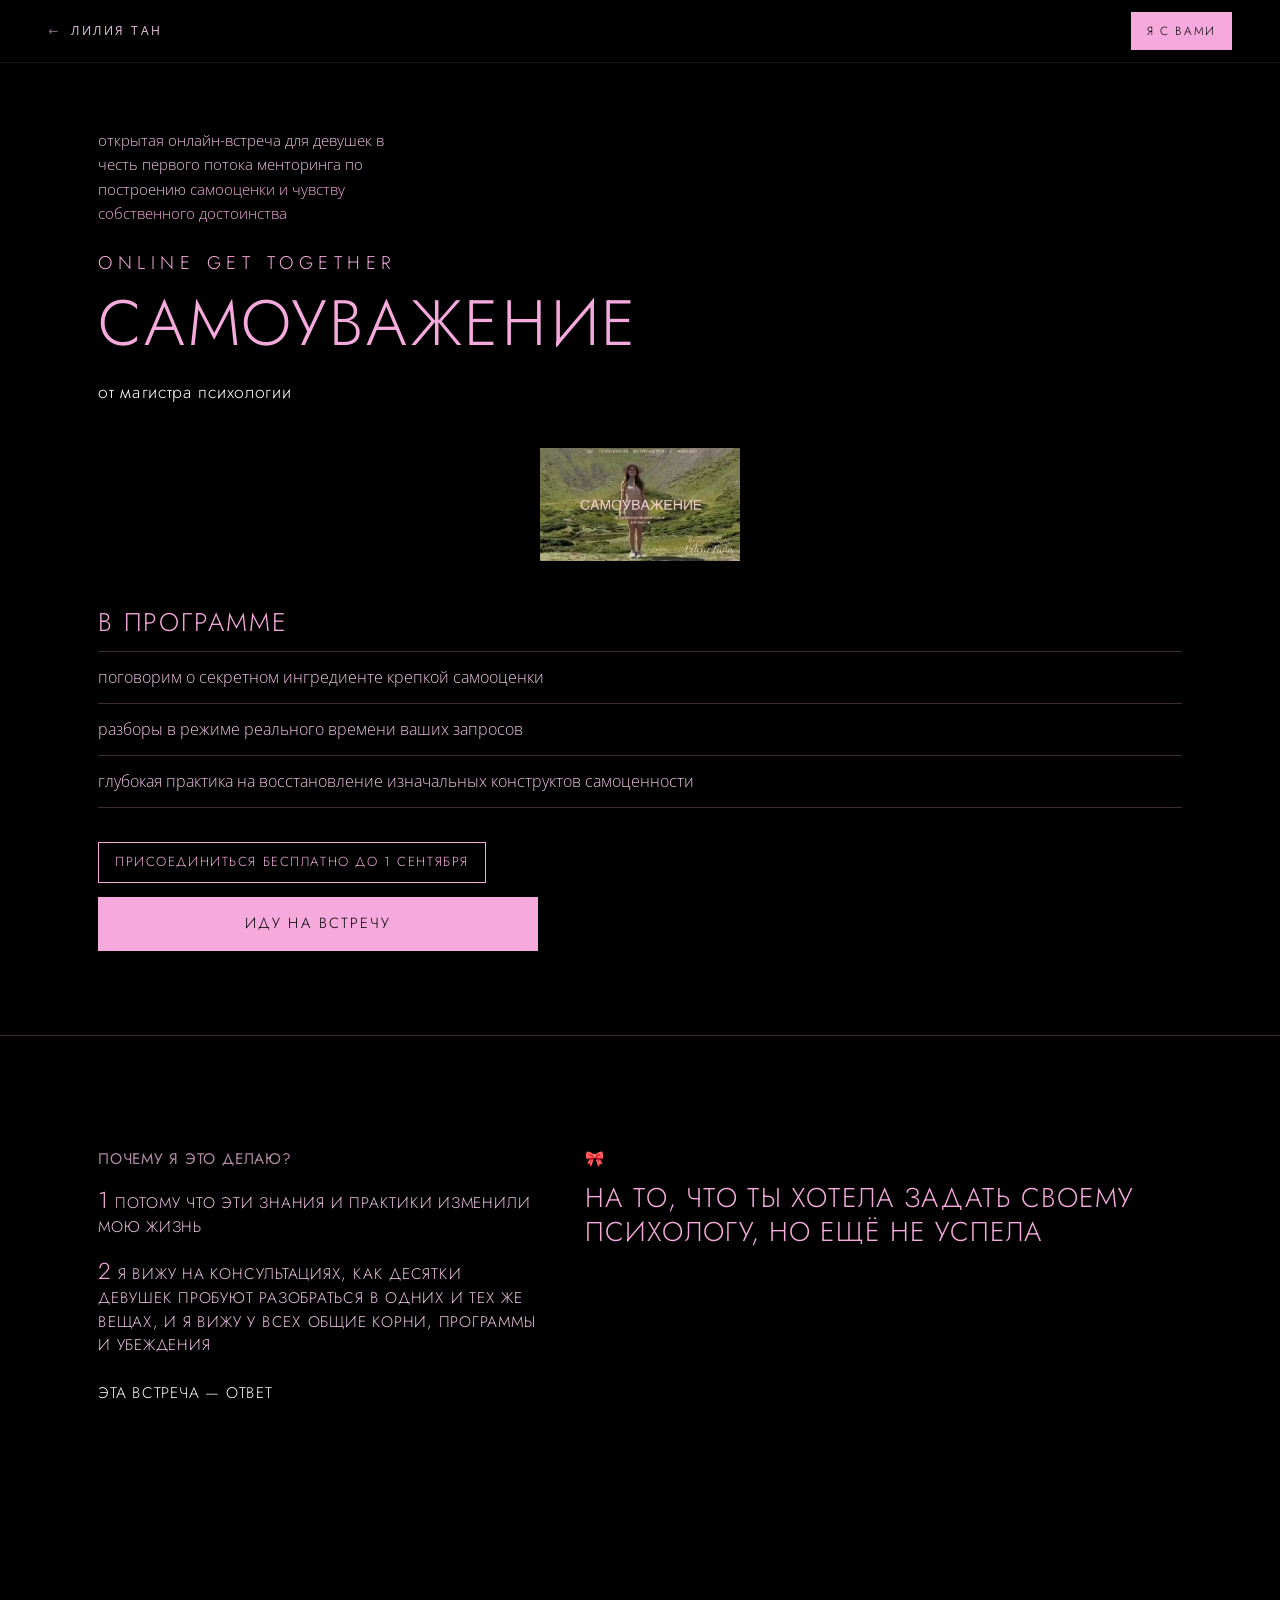
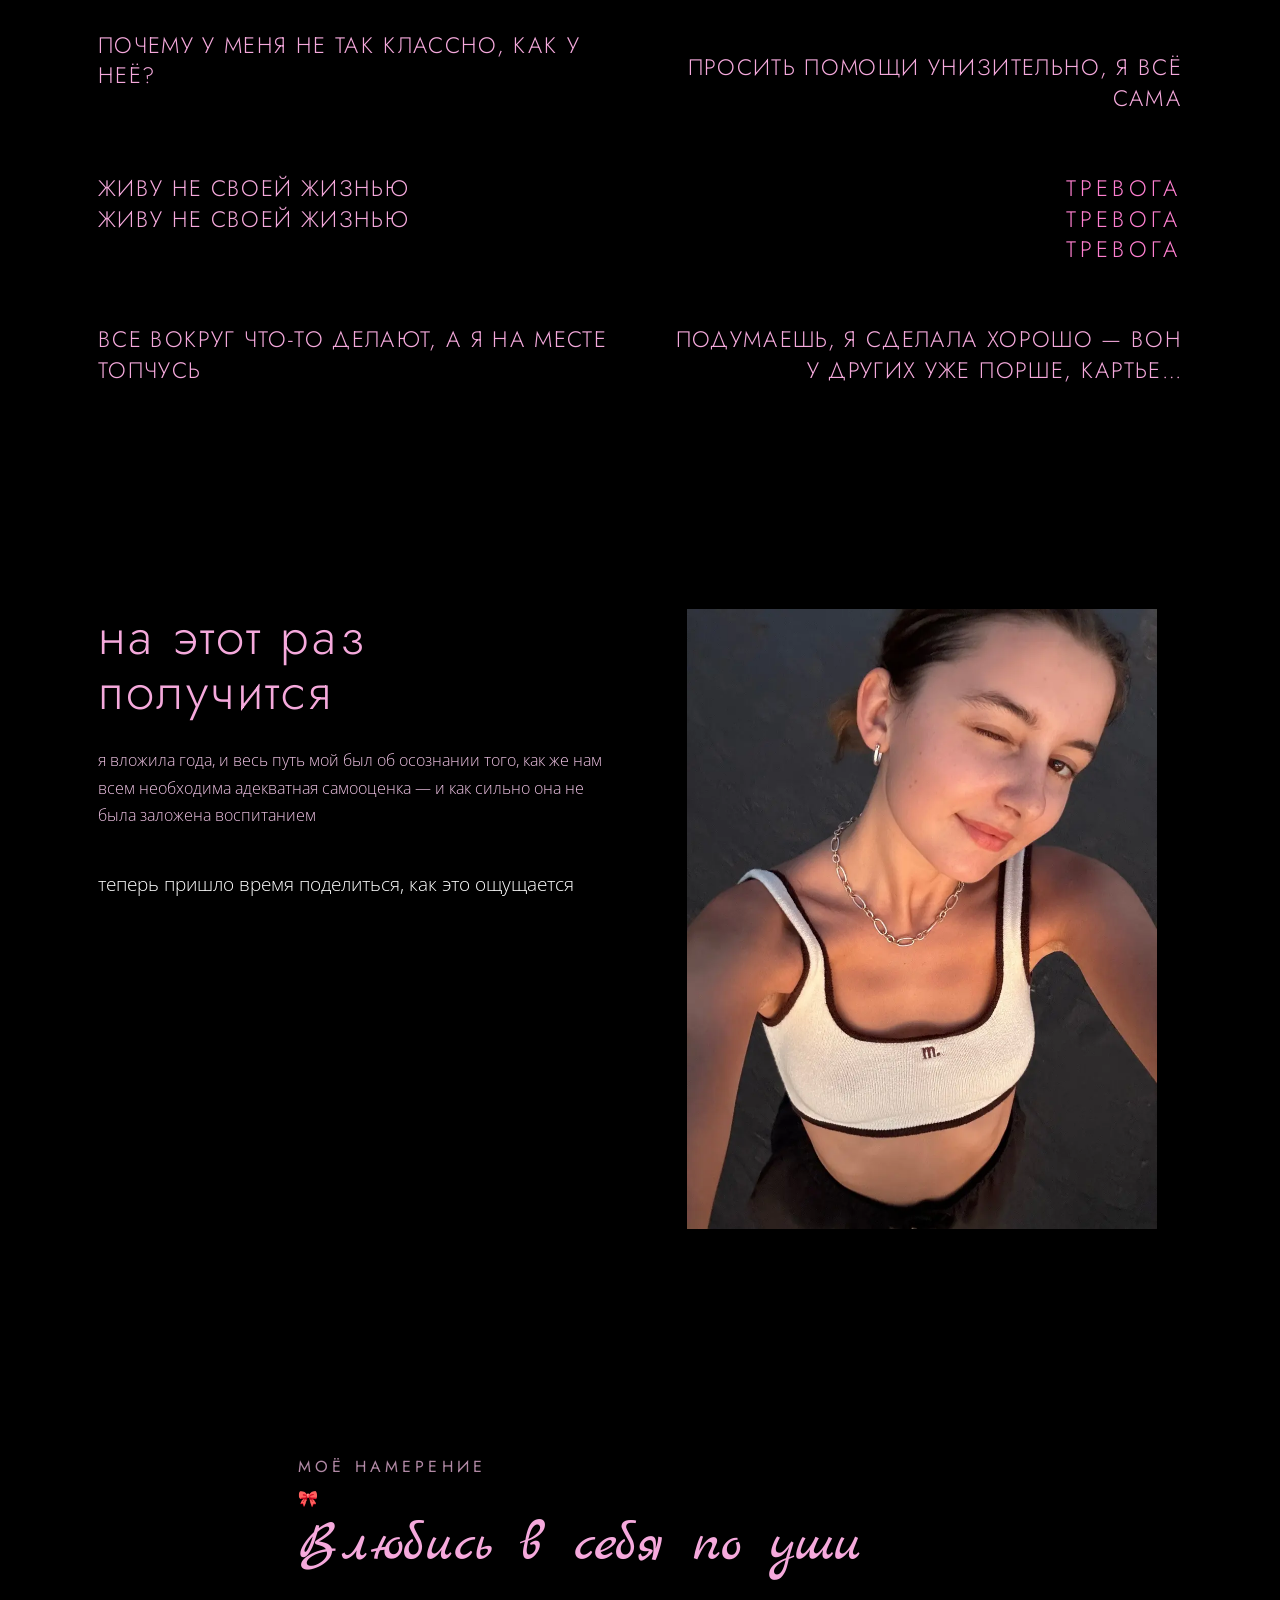
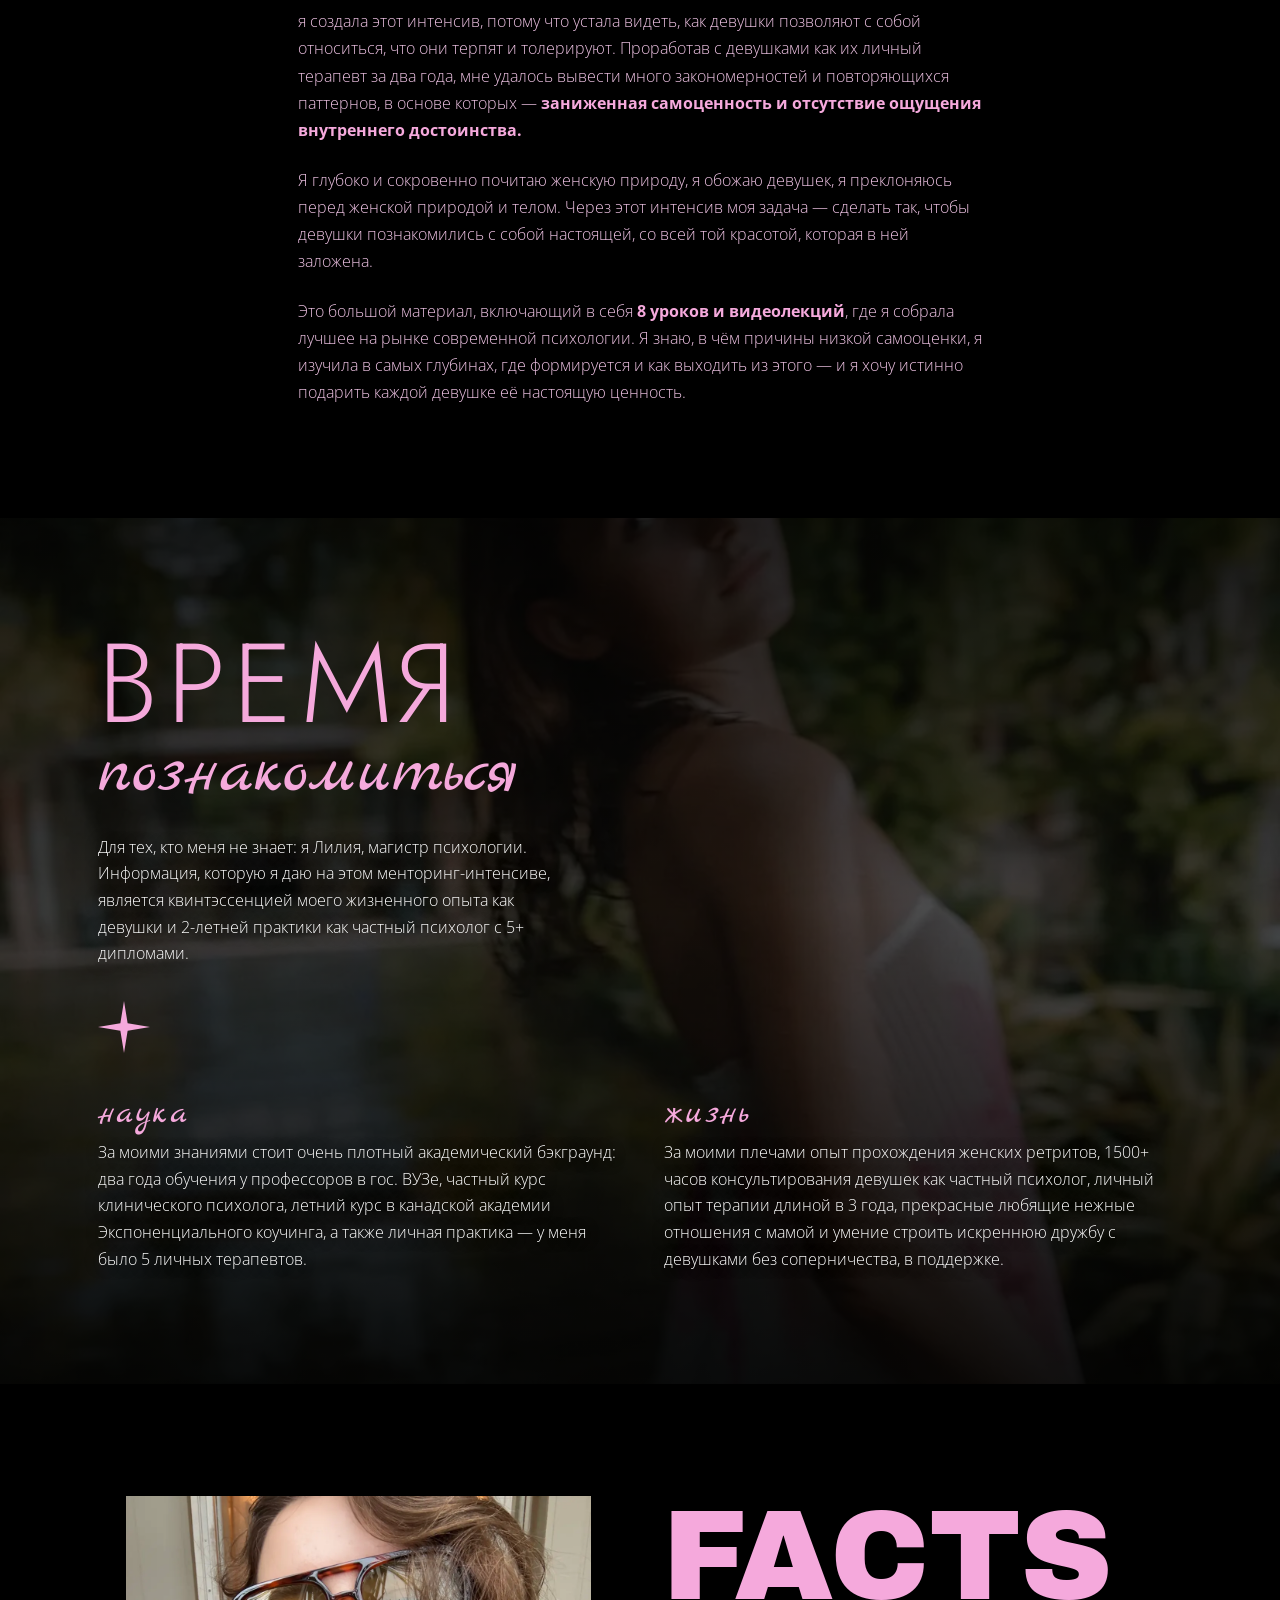
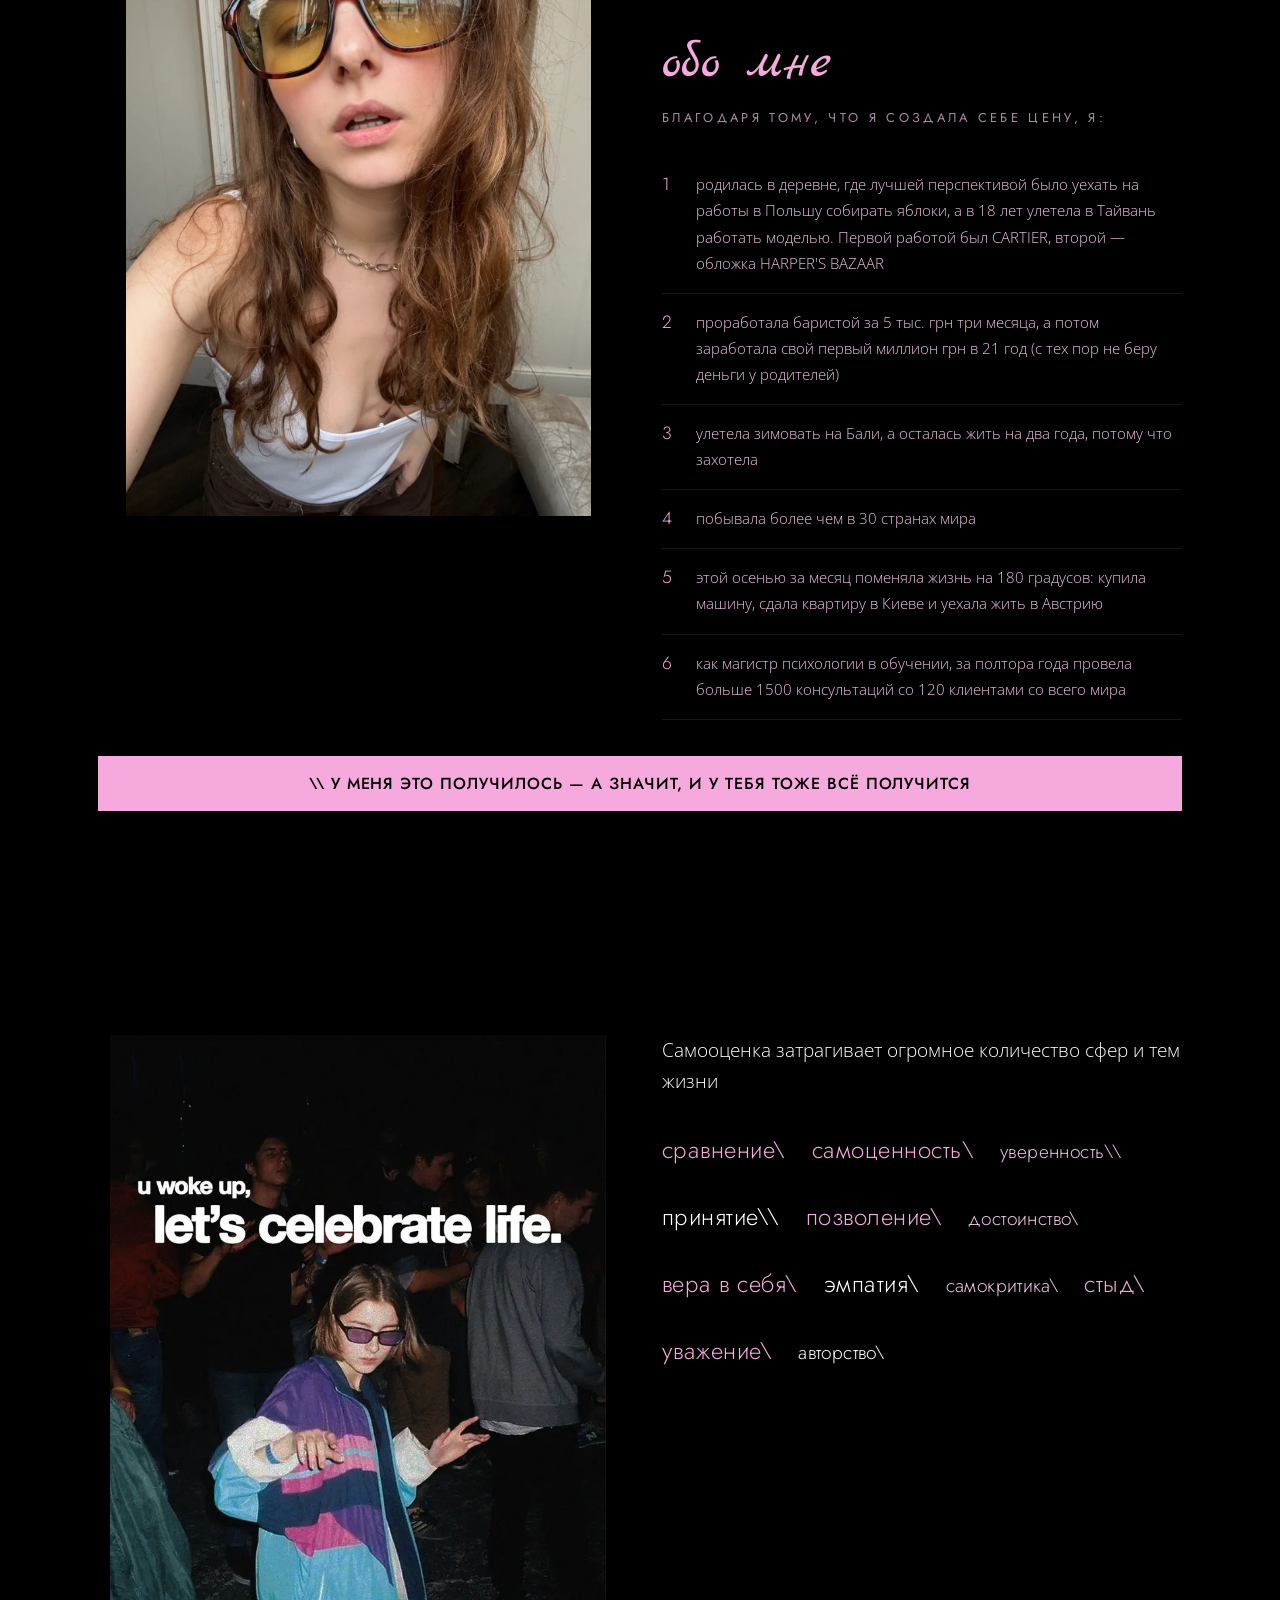
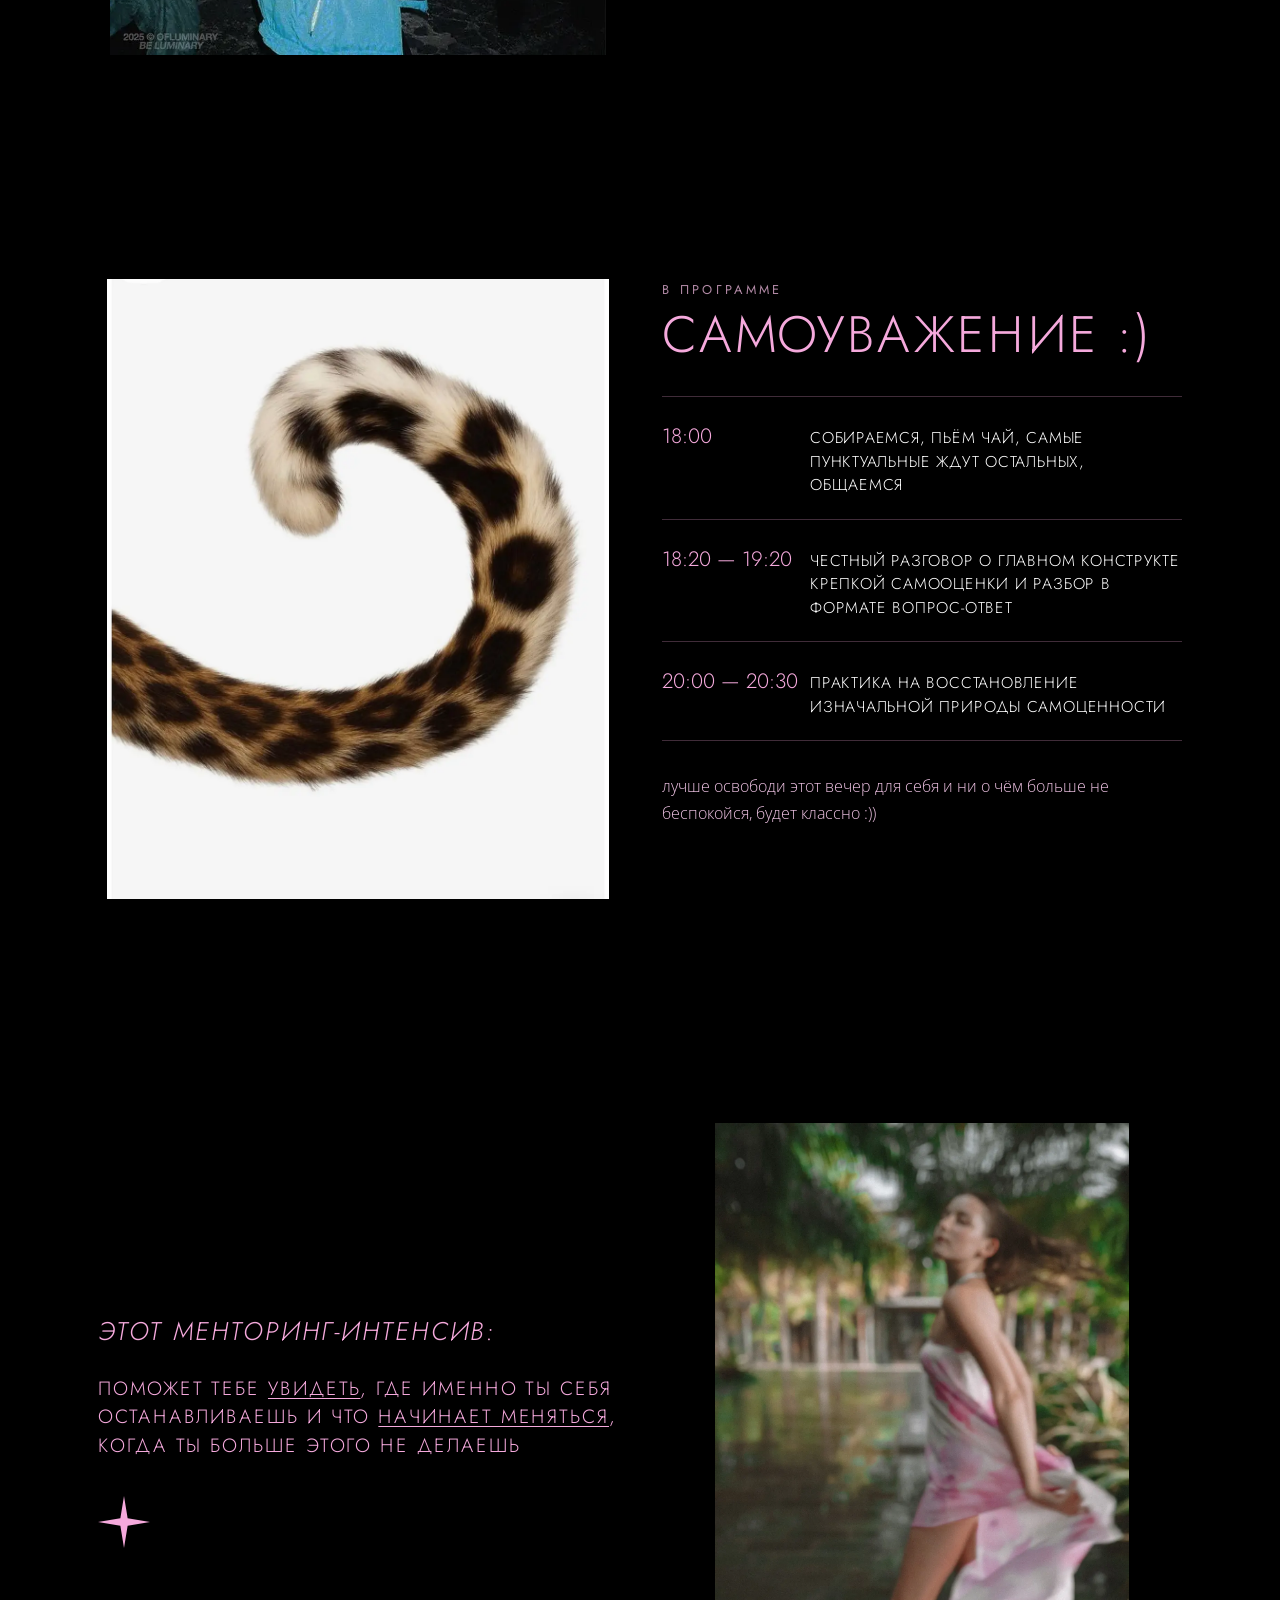
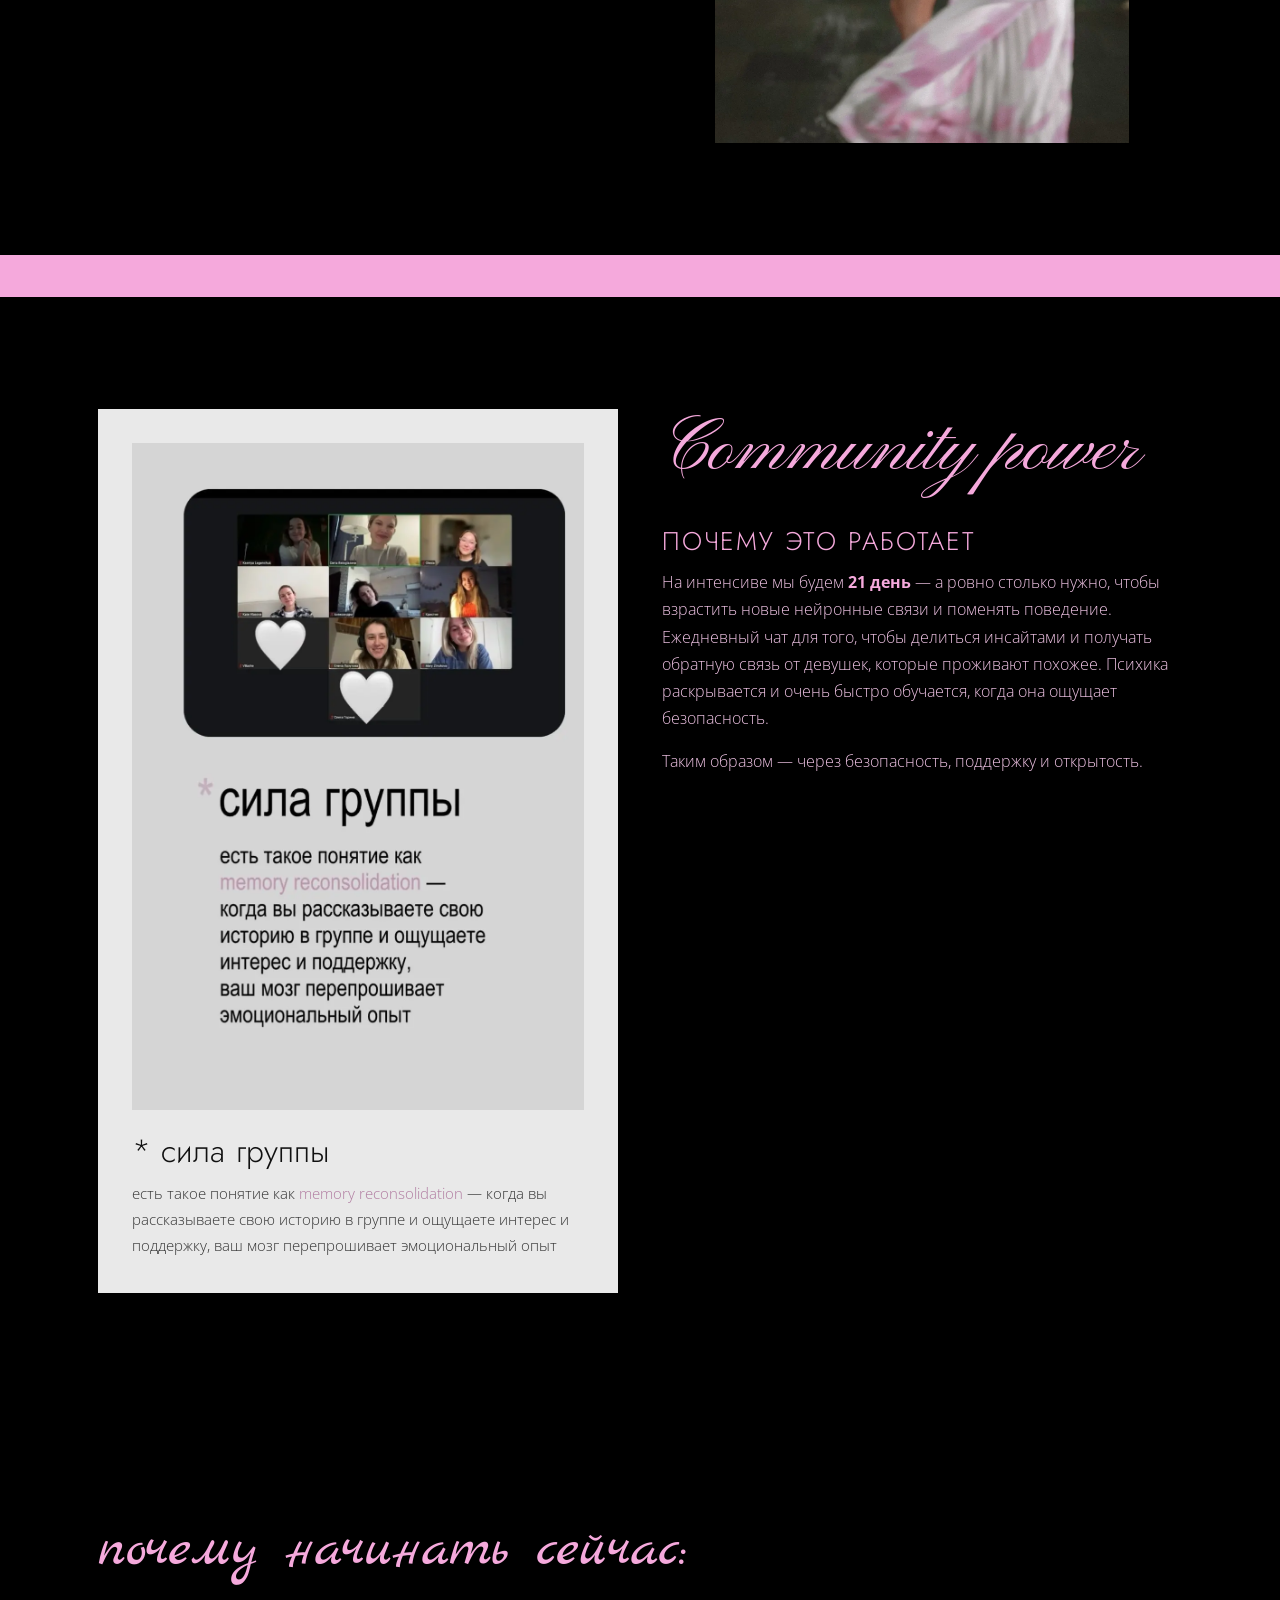
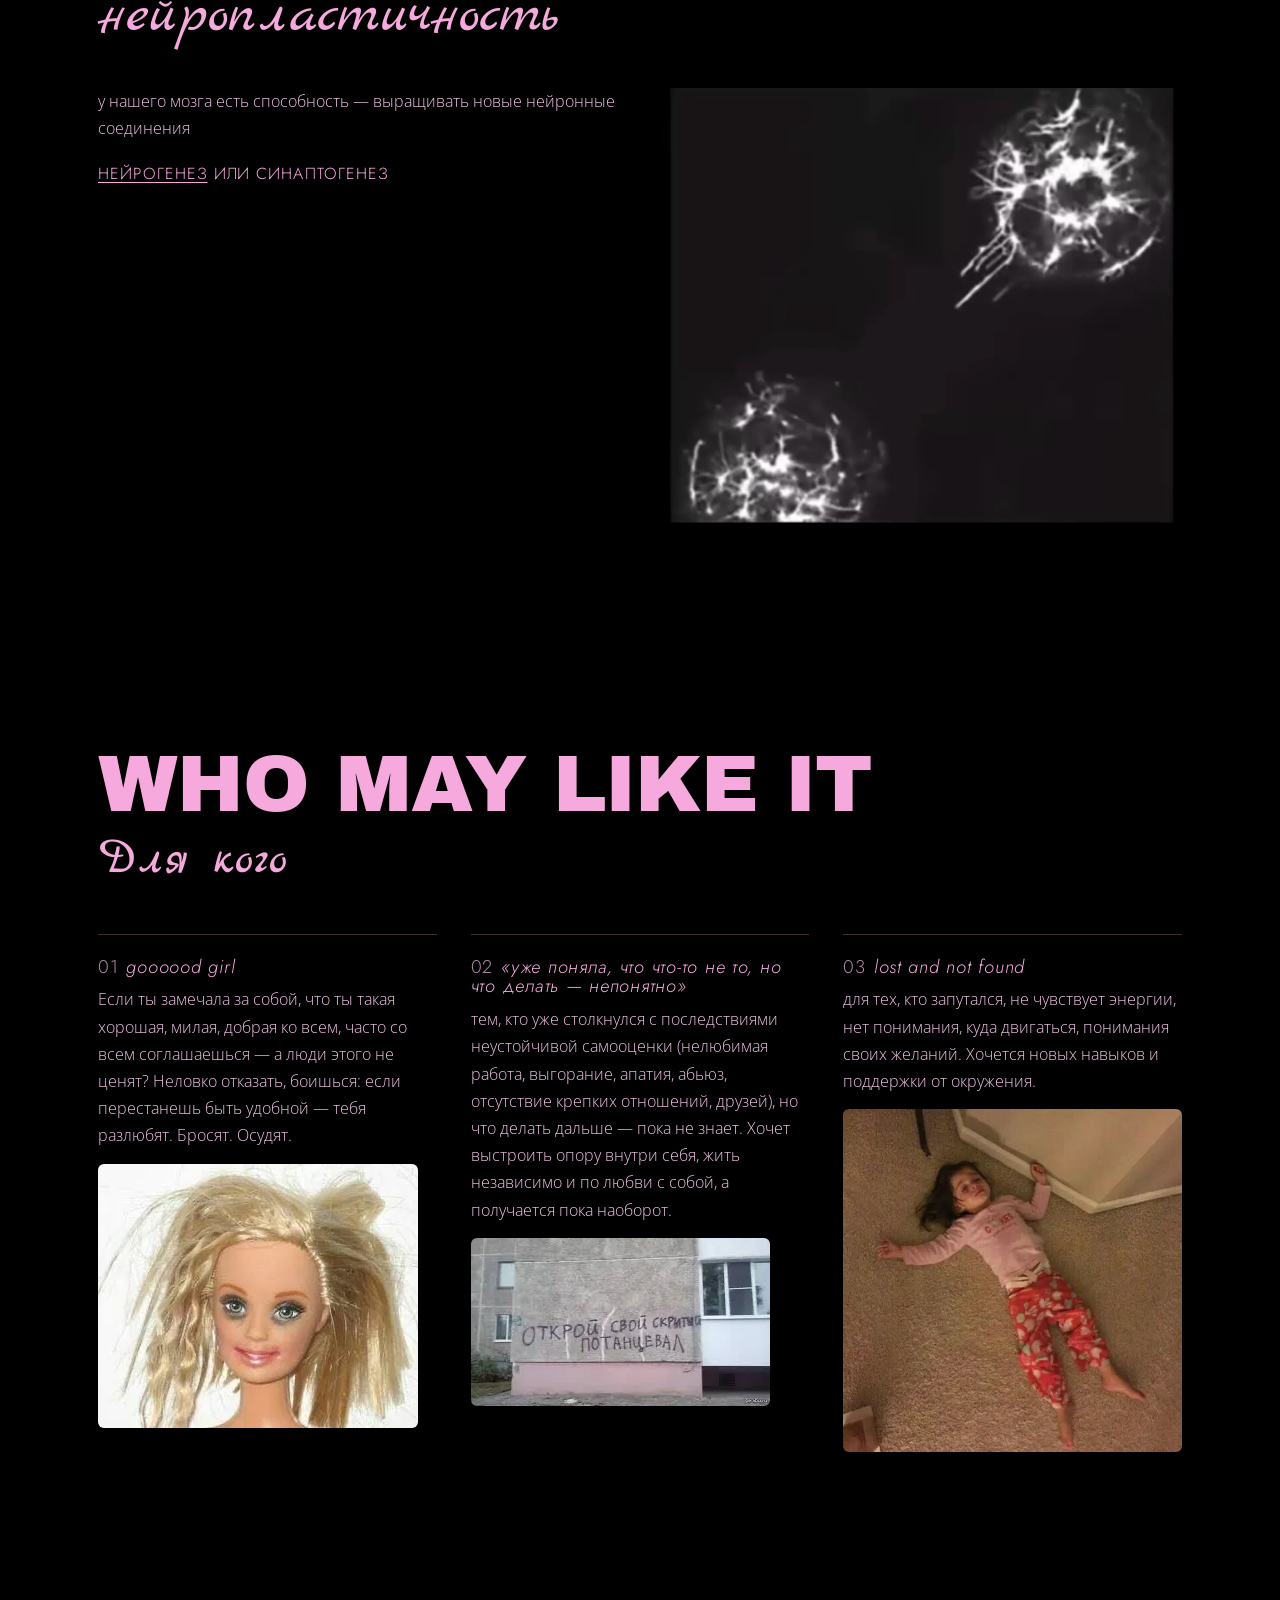
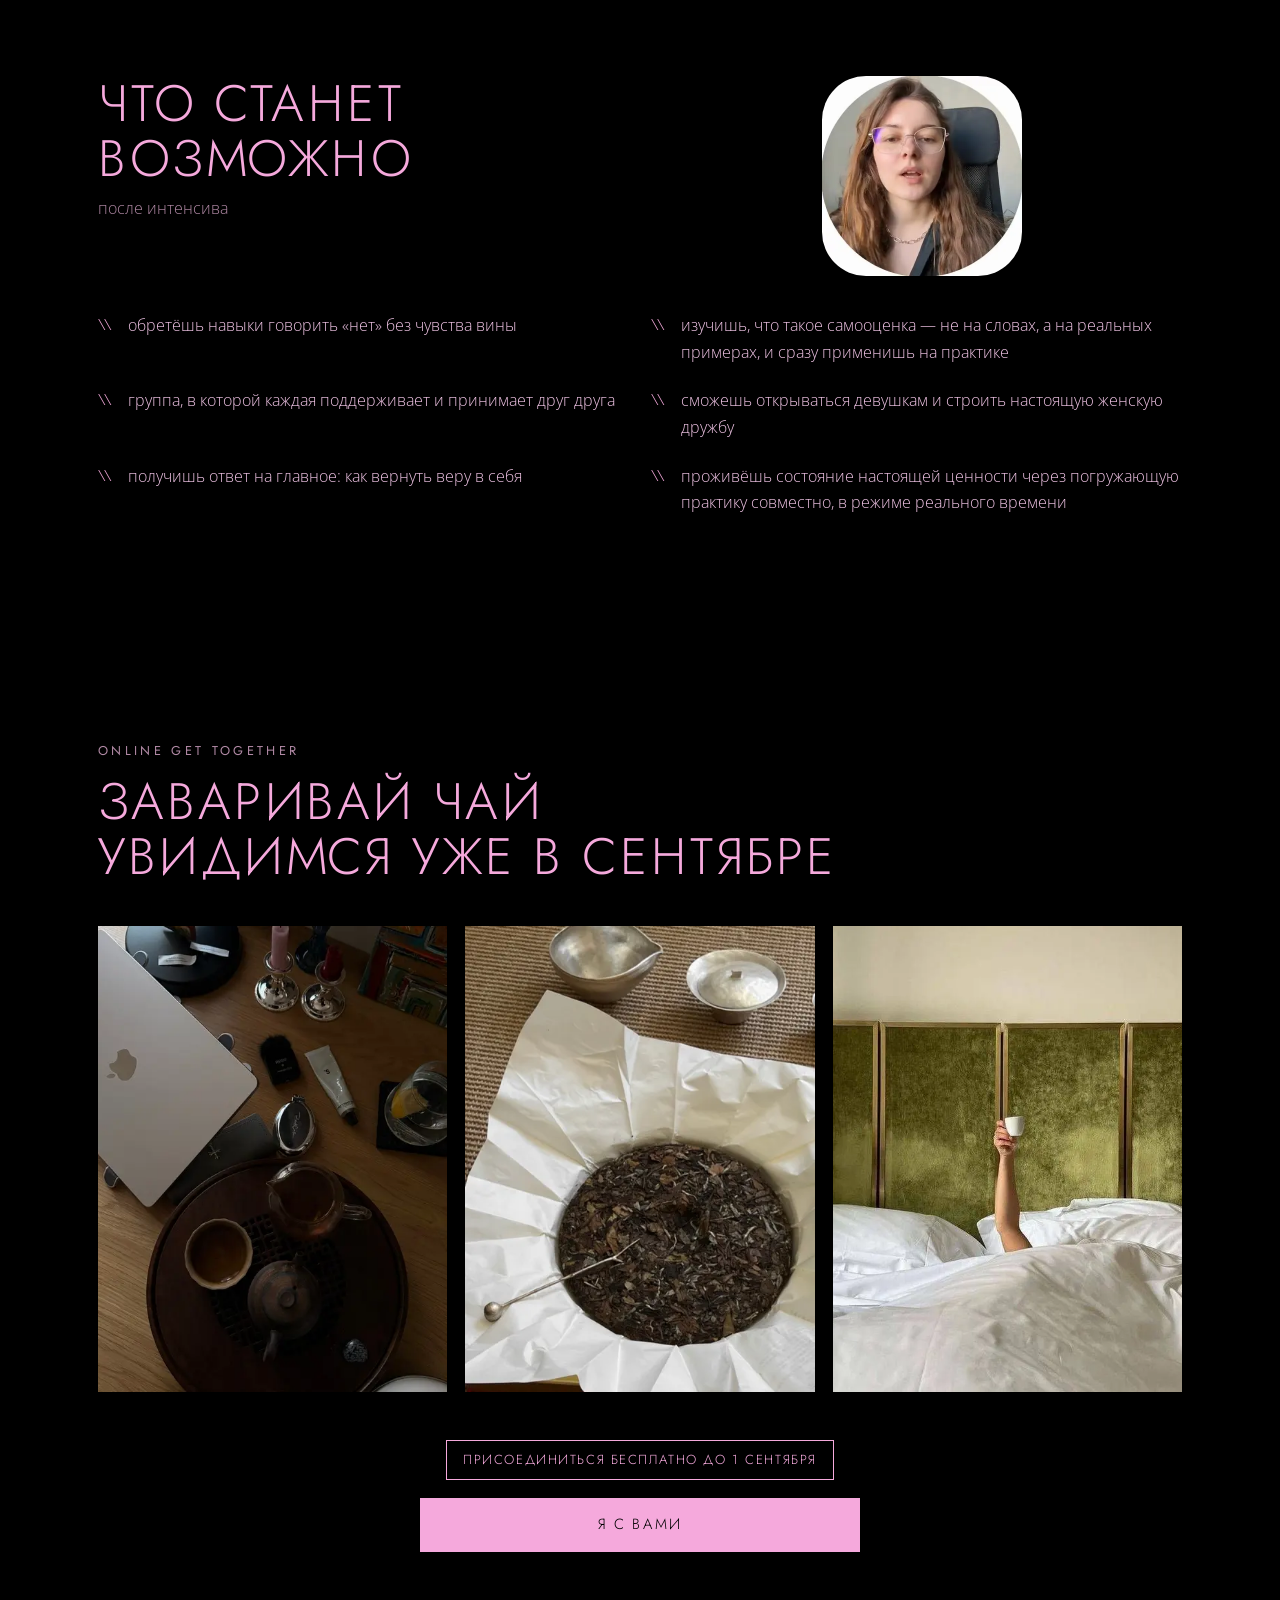
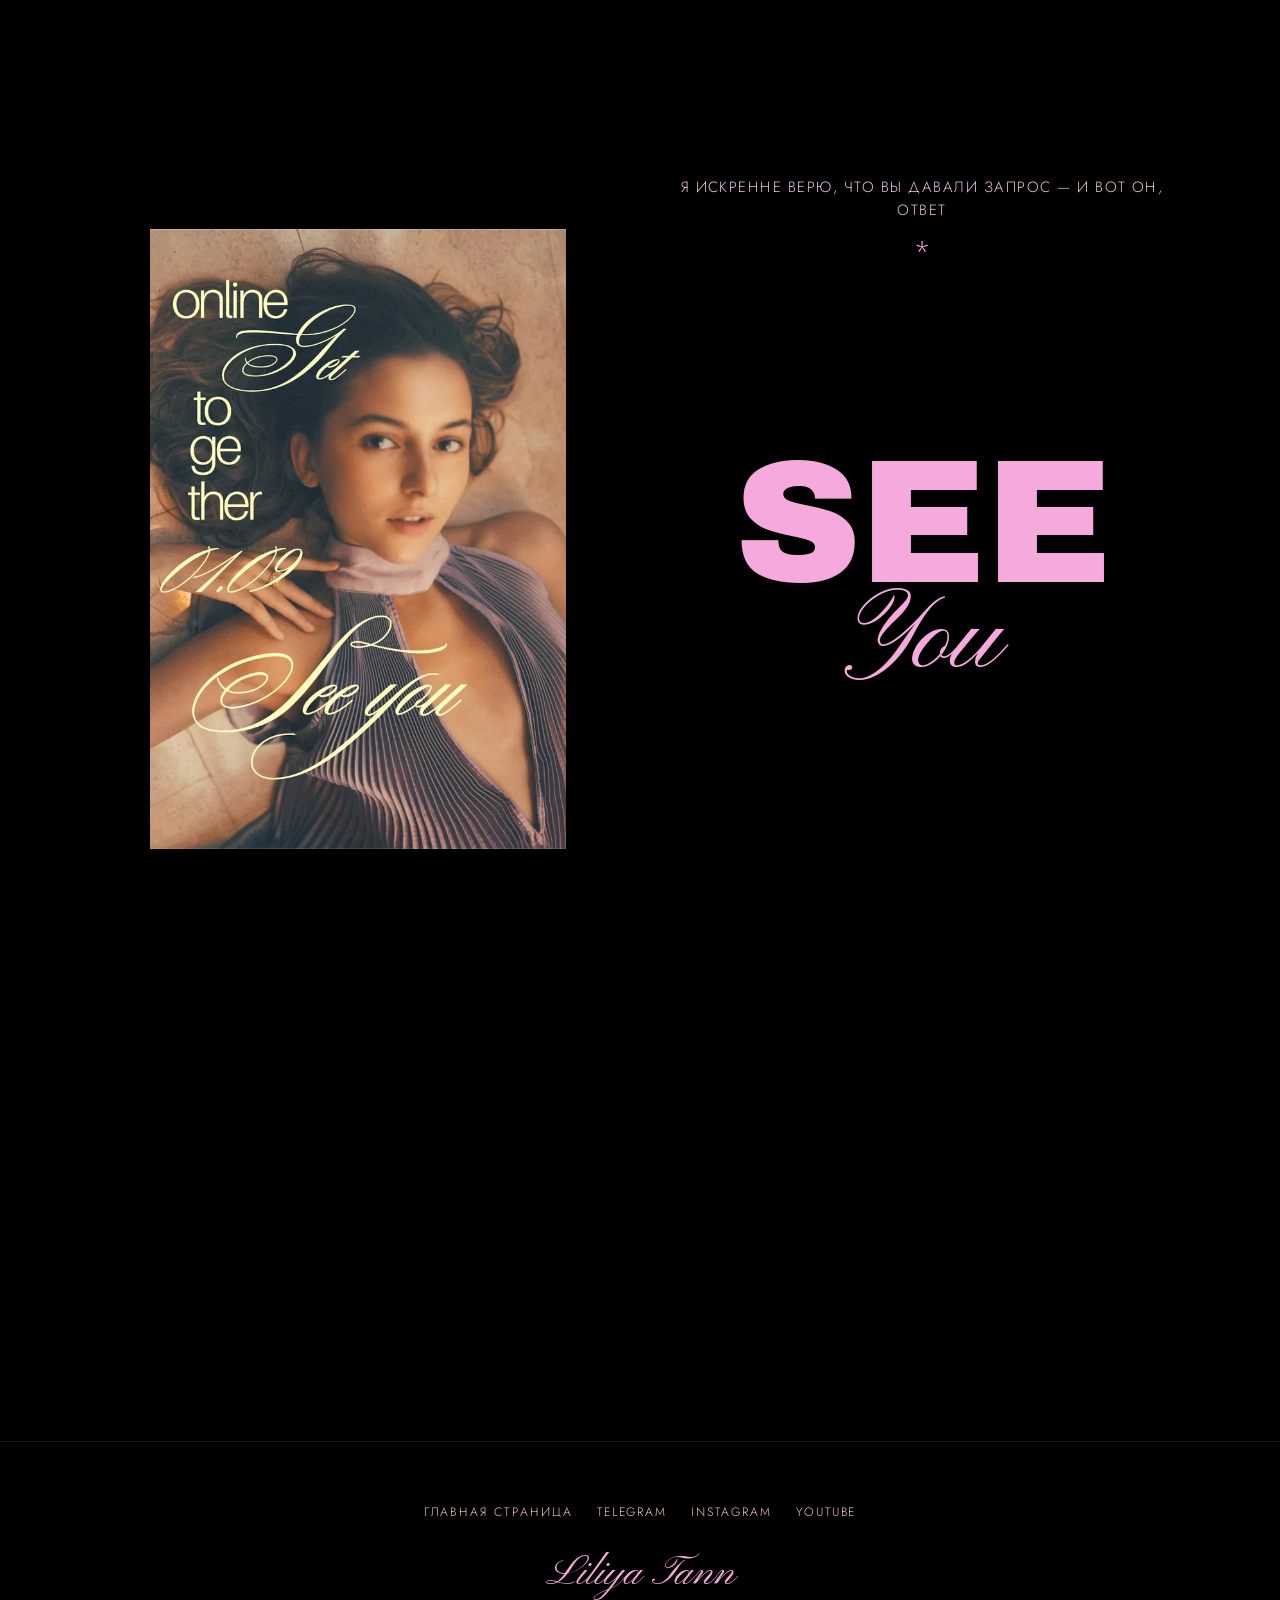
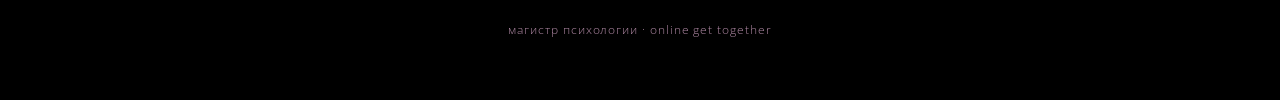
==== commit ed0e619d: "education: ролик 200 px, css v=10 Co-Authored-By: Claude Opus 5 (1M context) <noreply@anthropic.com>" ====
--- a/education/index.html
+++ b/education/index.html
@@ -22,7 +22,7 @@
 <link rel="preconnect" href="https://fonts.googleapis.com">
 <link rel="preconnect" href="https://fonts.gstatic.com" crossorigin>
 <link href="https://fonts.googleapis.com/css2?family=Jost:ital,wght@0,200;0,300;0,400;0,500;1,300;1,400&family=Open+Sans:wght@300;400;600;700&family=Marck+Script&family=Pinyon+Script&family=Archivo+Black&display=swap" rel="stylesheet">
-<link rel="stylesheet" href="/education/styles.css?v=9">
+<link rel="stylesheet" href="/education/styles.css?v=10">
 
 <script type="application/ld+json">
 {
--- a/education/styles.css
+++ b/education/styles.css
@@ -235,7 +235,7 @@
 /* ---------- Промо-видео ---------- */
 
 /* Горизонтальный ролик — компактный, по центру, никогда не шире колонки */
-.hero__media { width: min(100%, 162px); min-width: 0; margin-inline: auto; }
+.hero__media { width: min(100%, 200px); min-width: 0; margin-inline: auto; }
 .hero__media { display: flex; justify-content: center; }
 .promo__video {
   display: block;
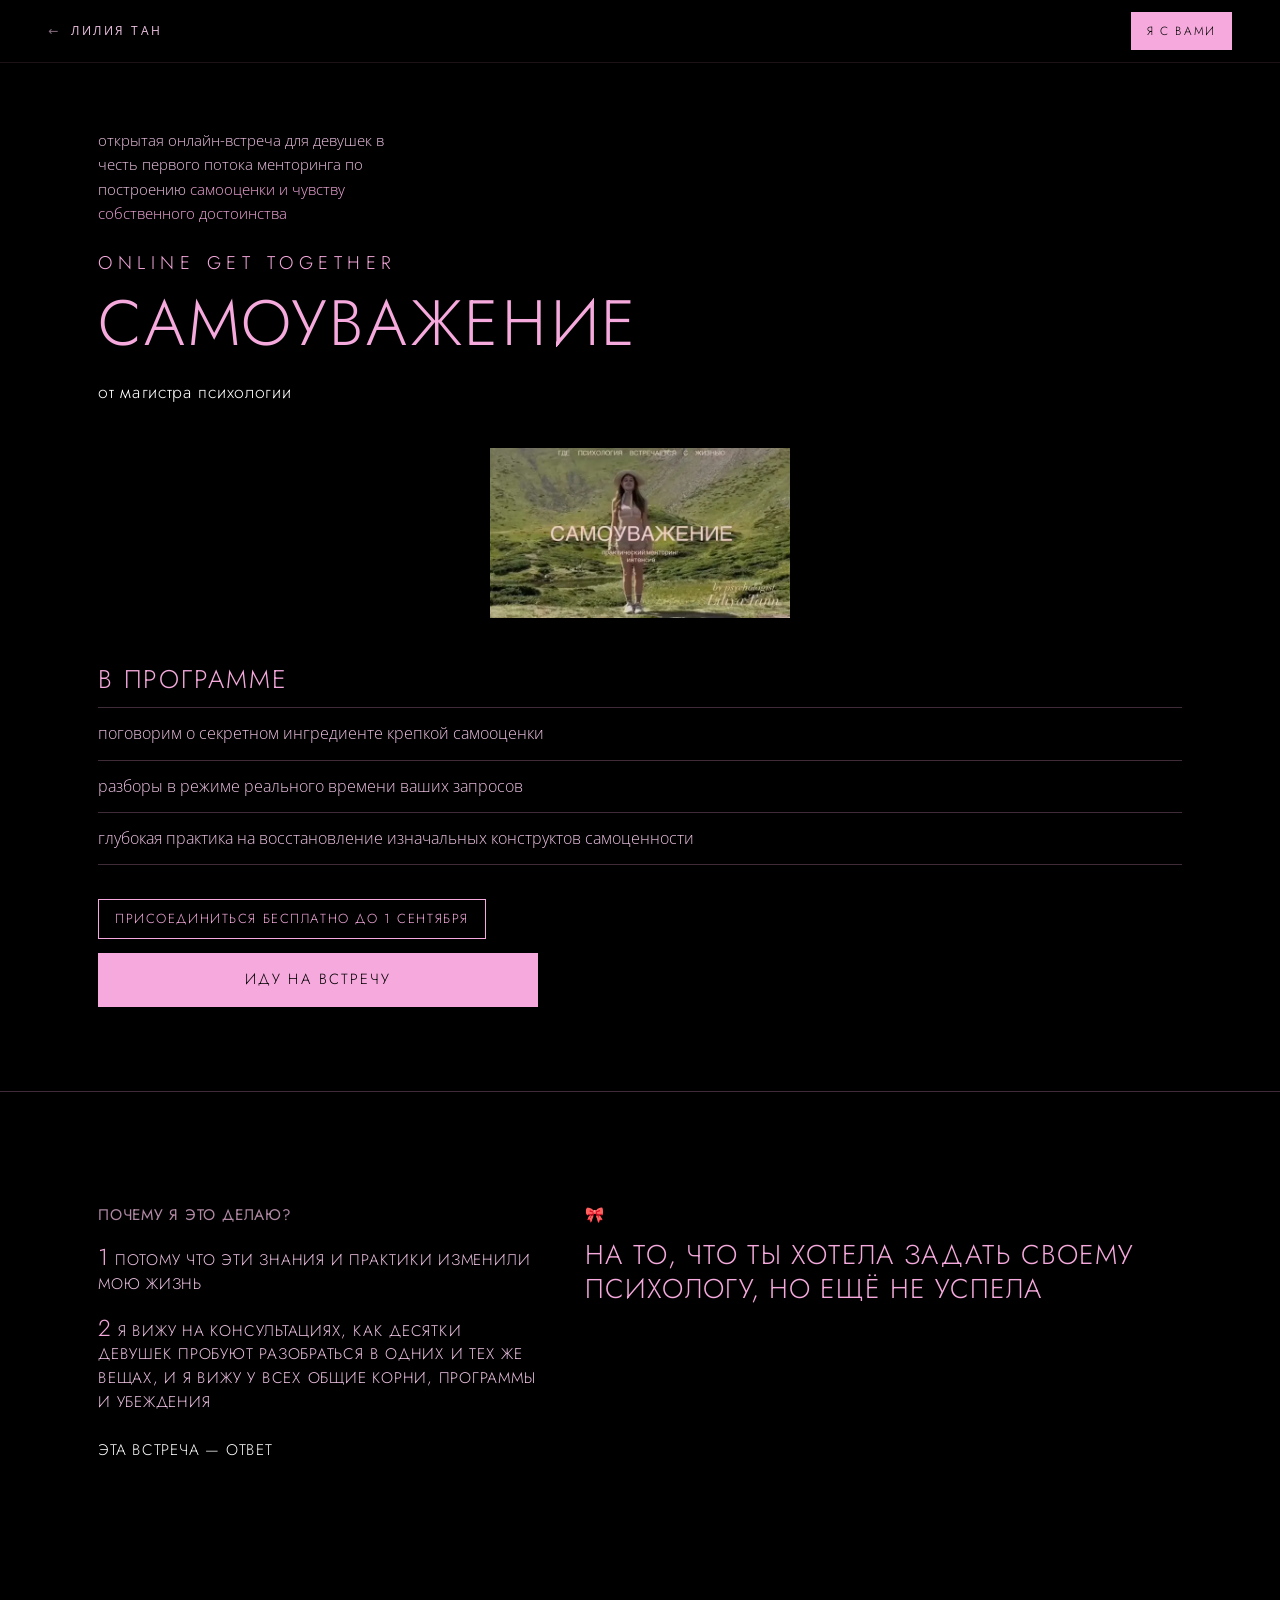
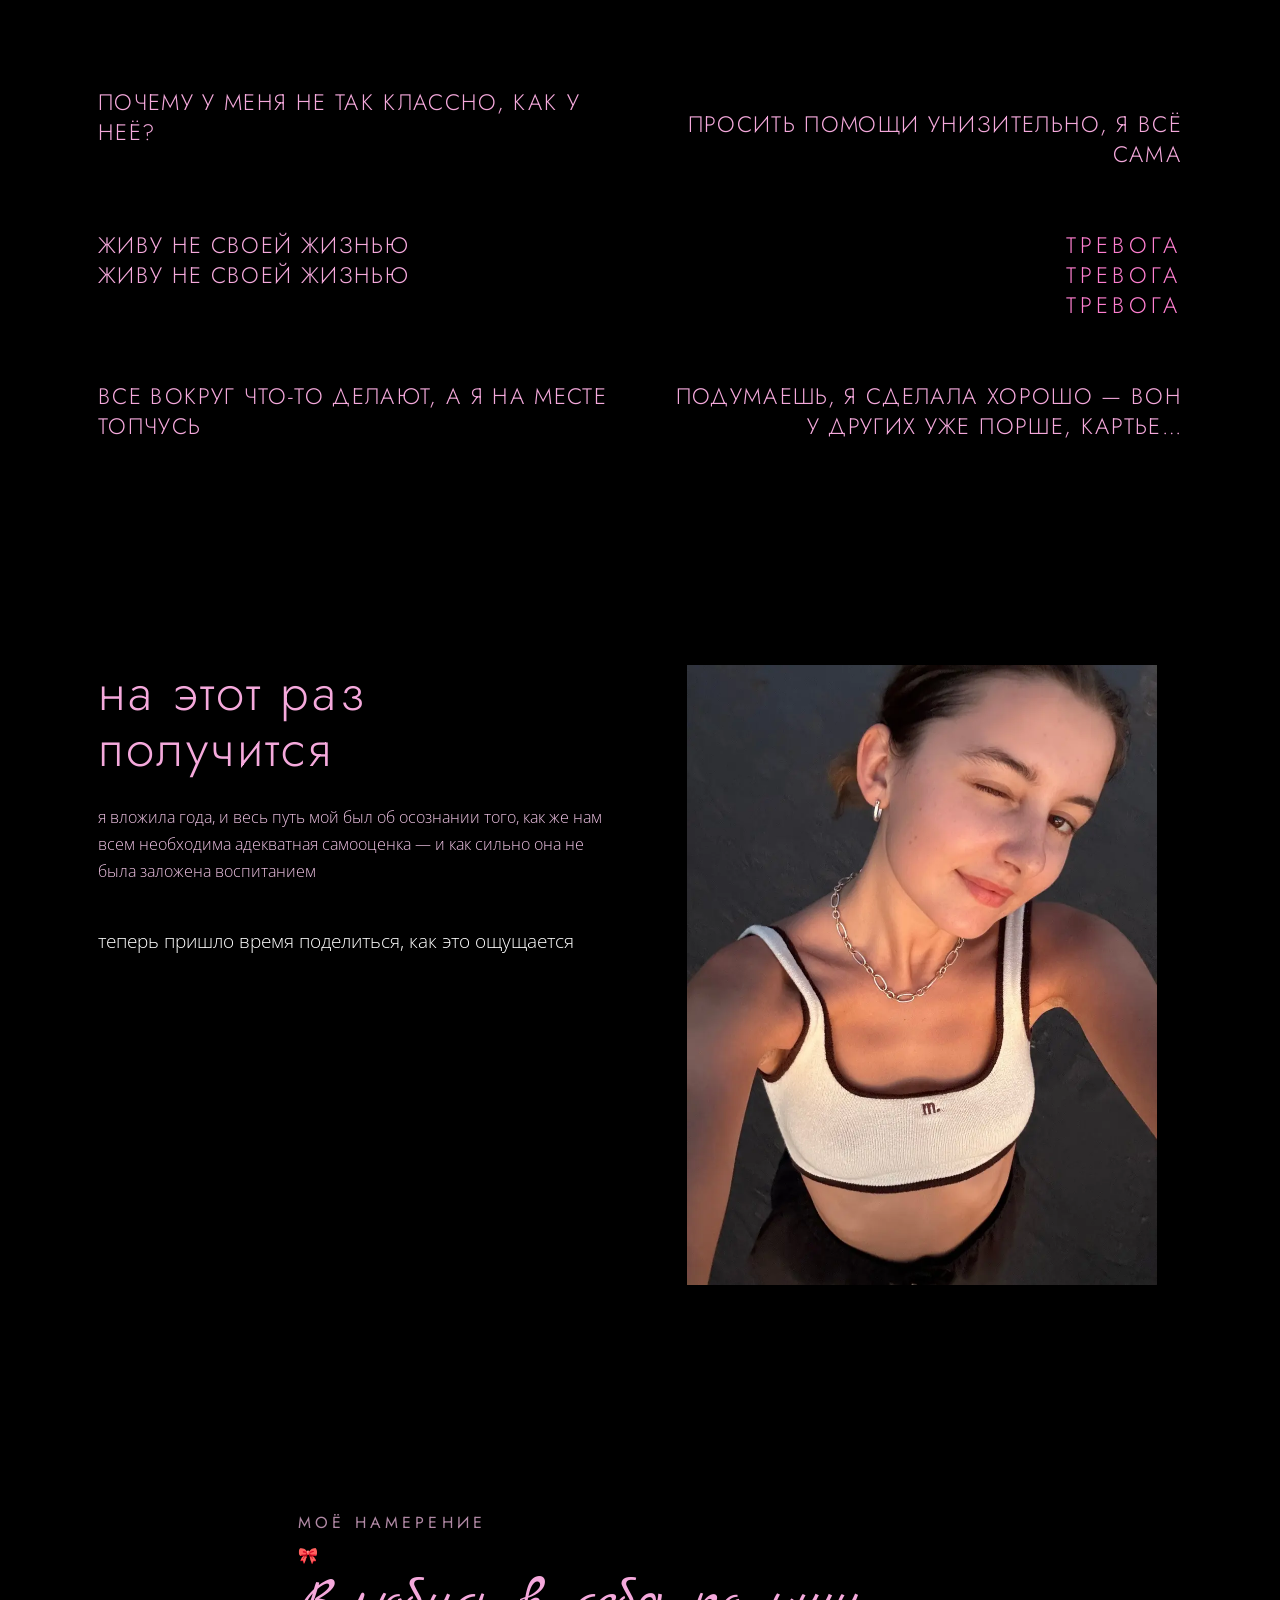
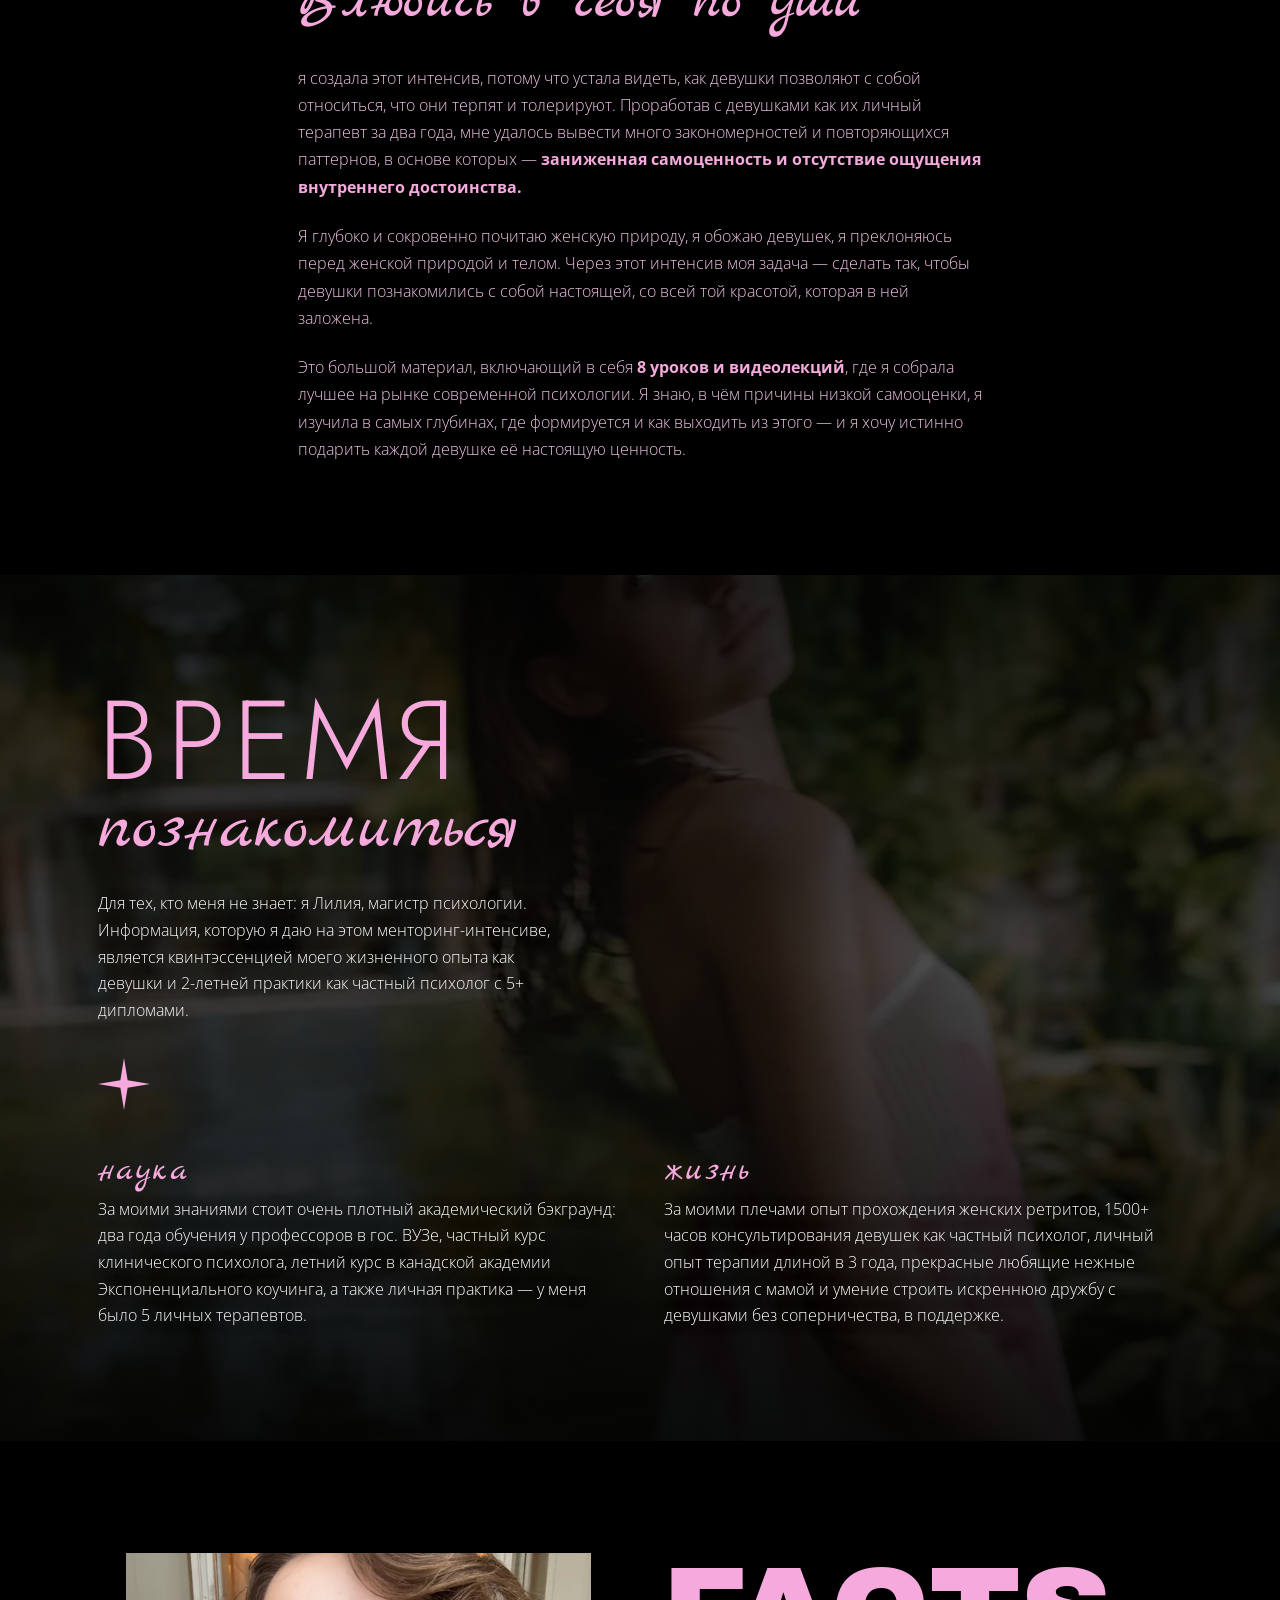
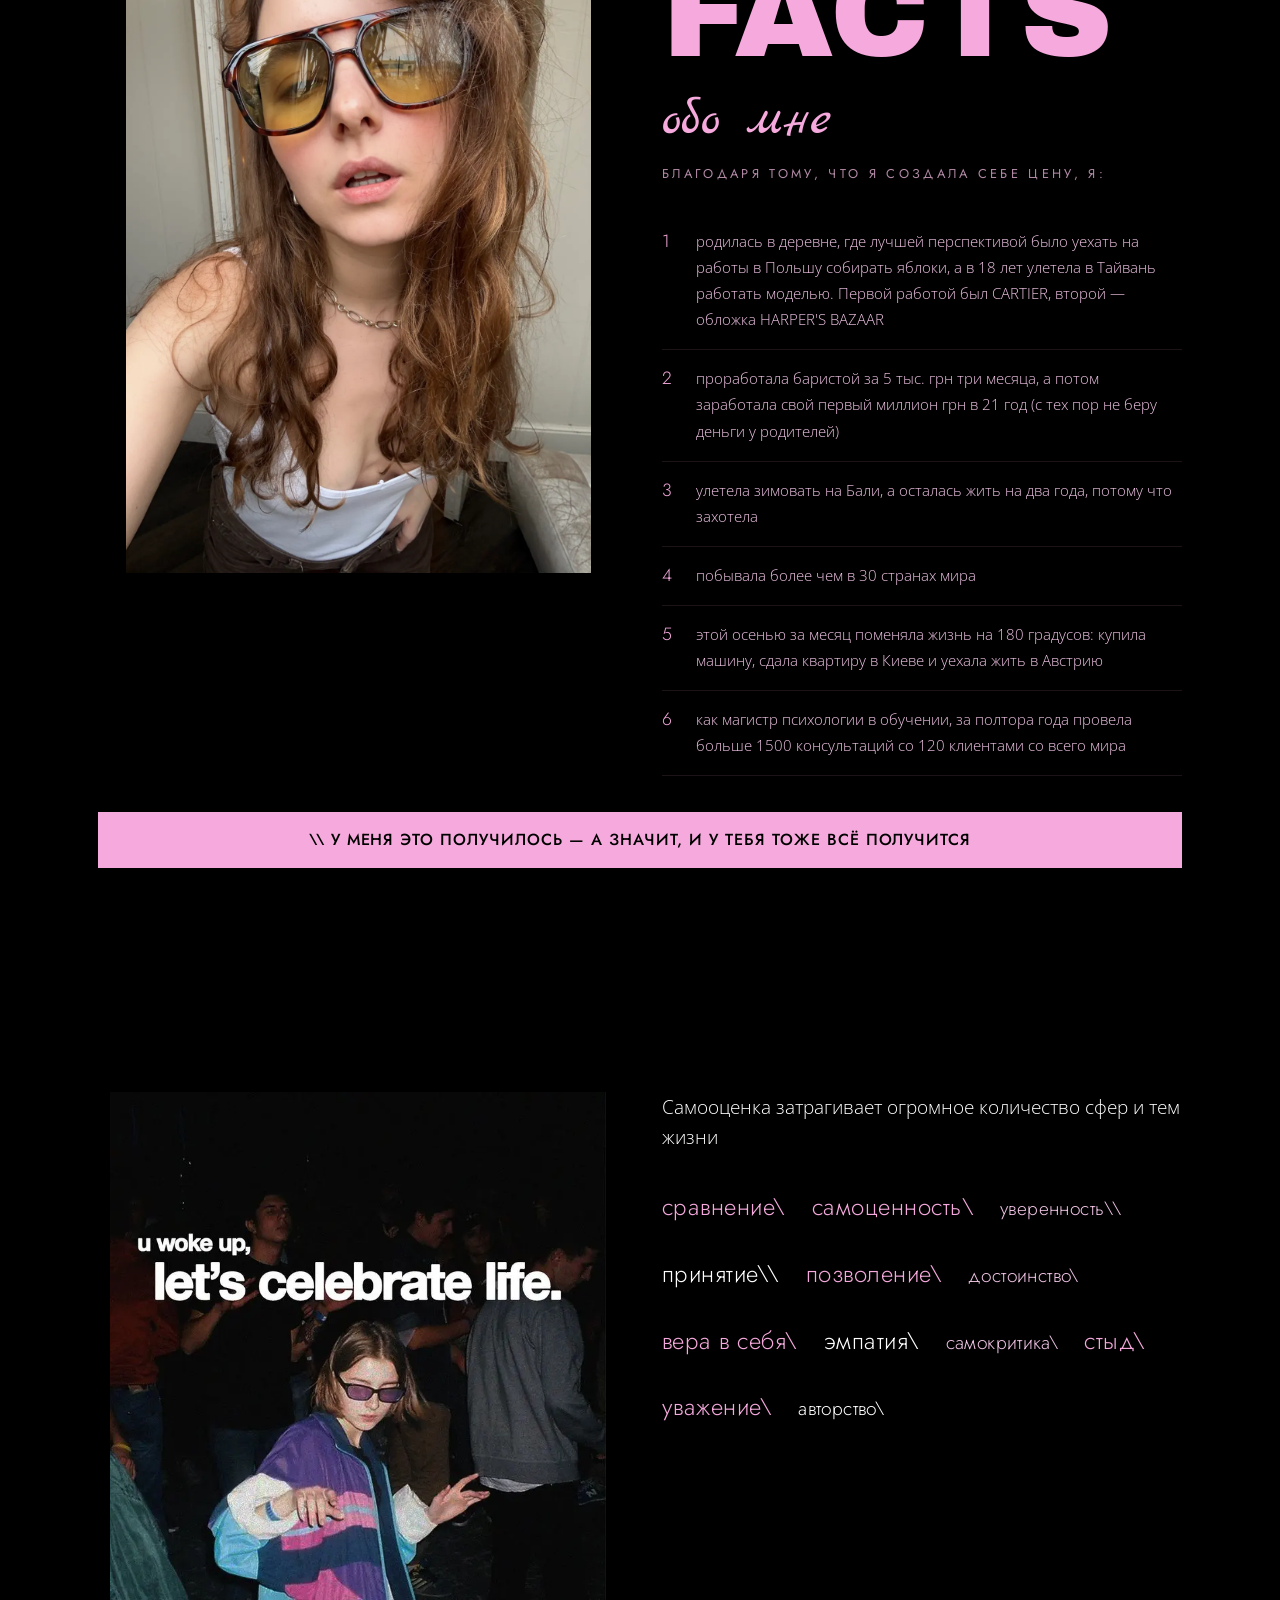
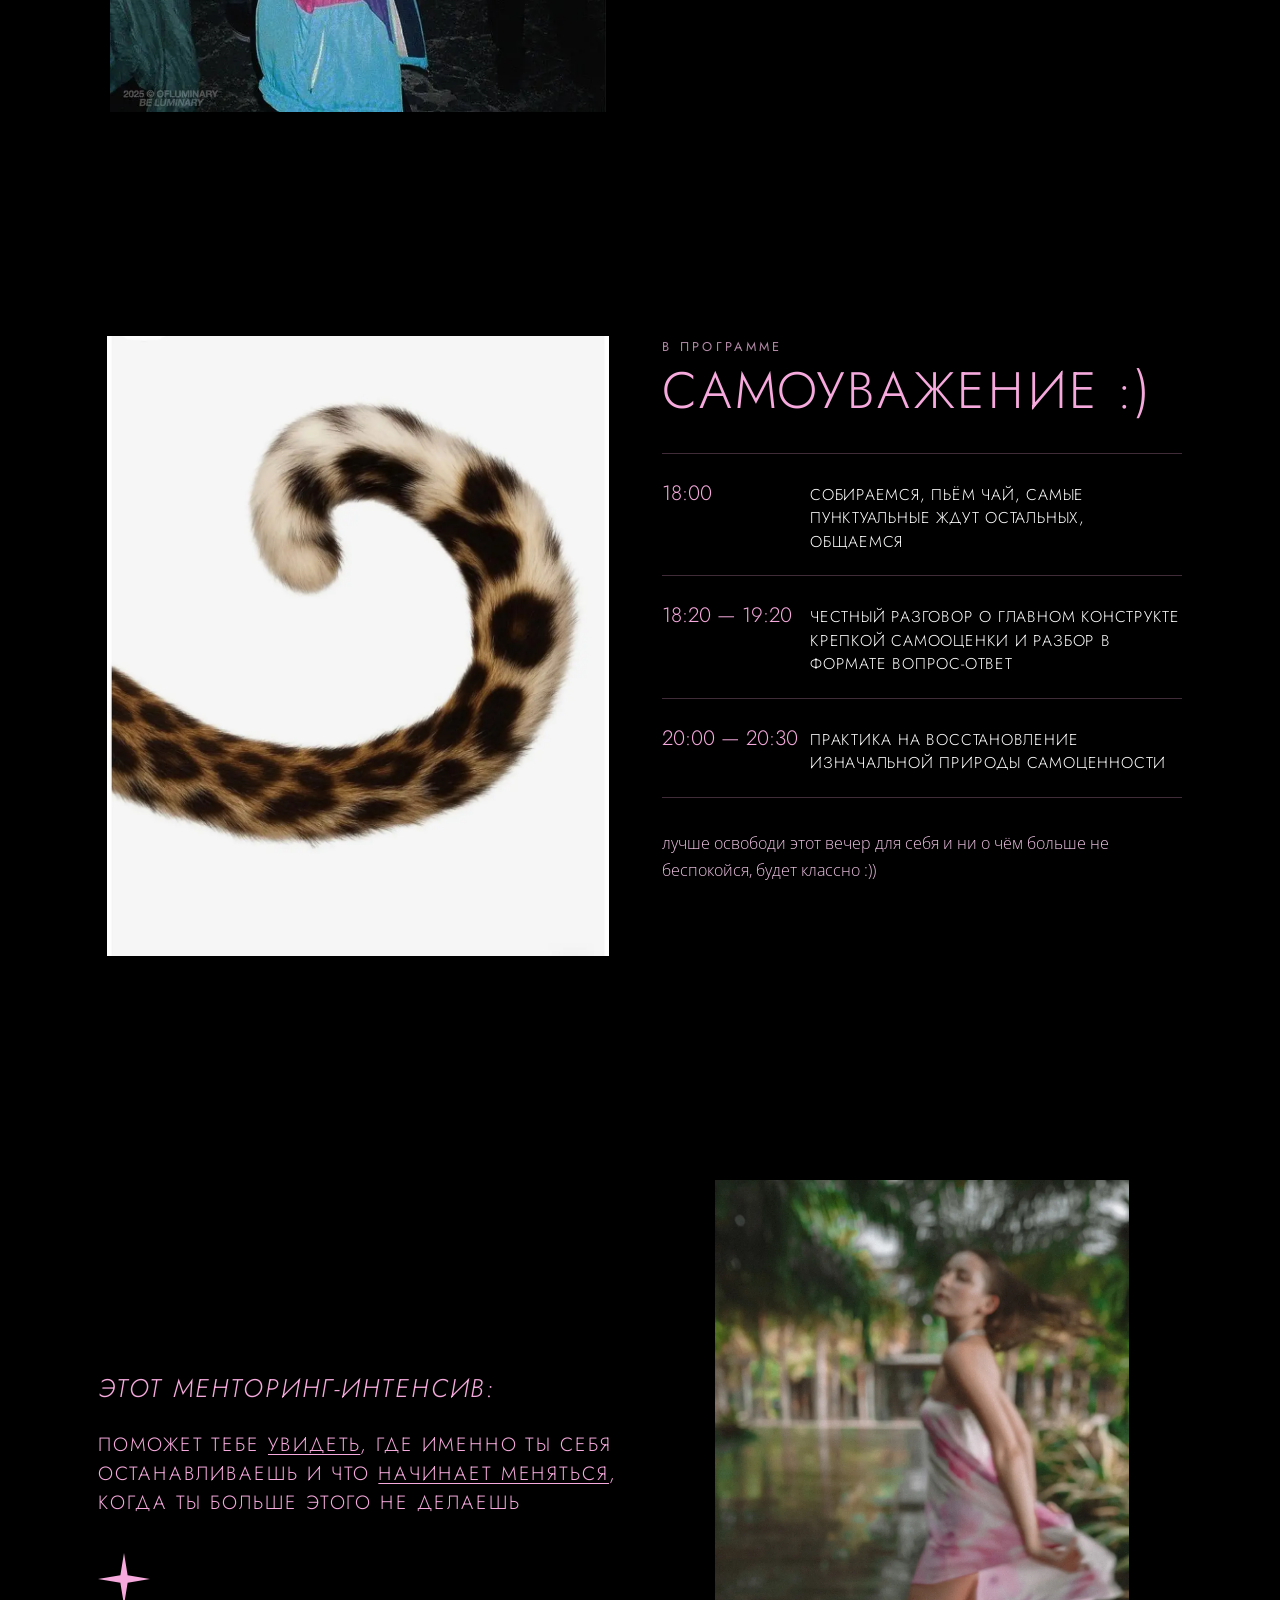
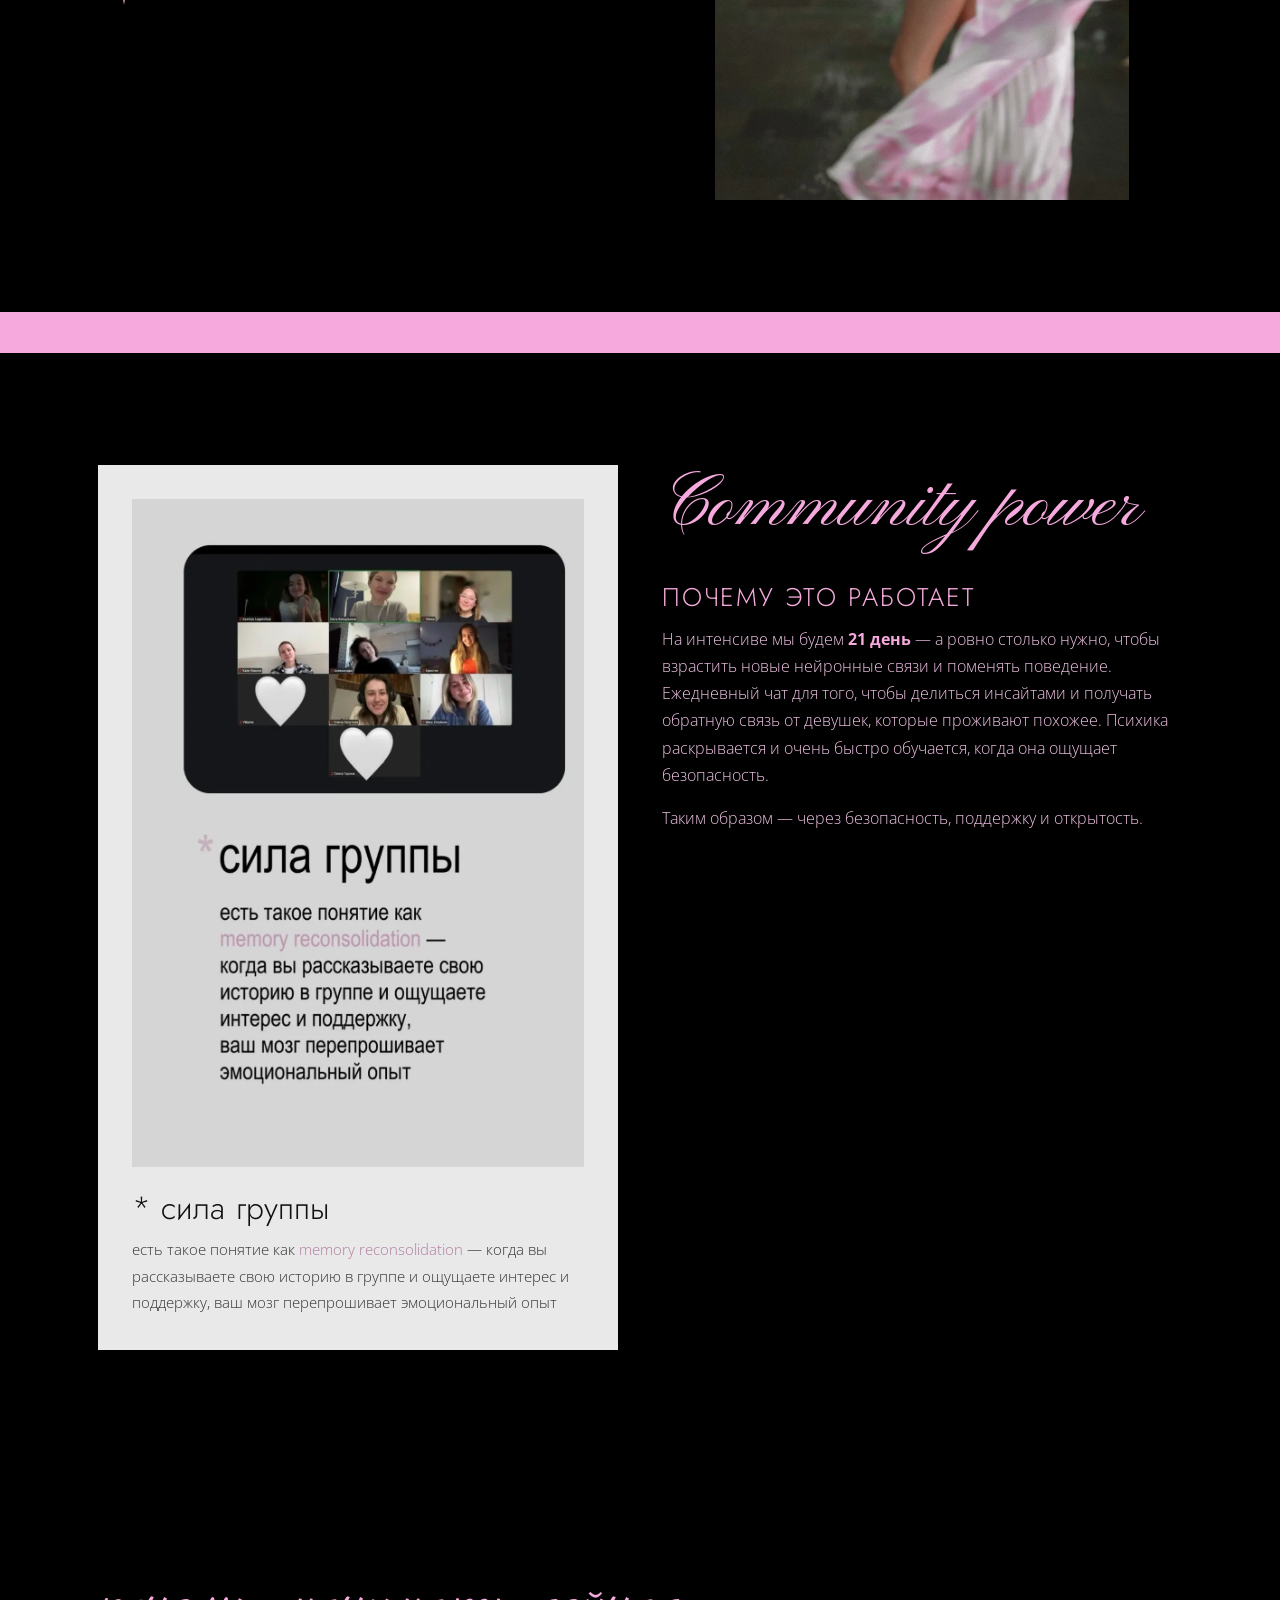
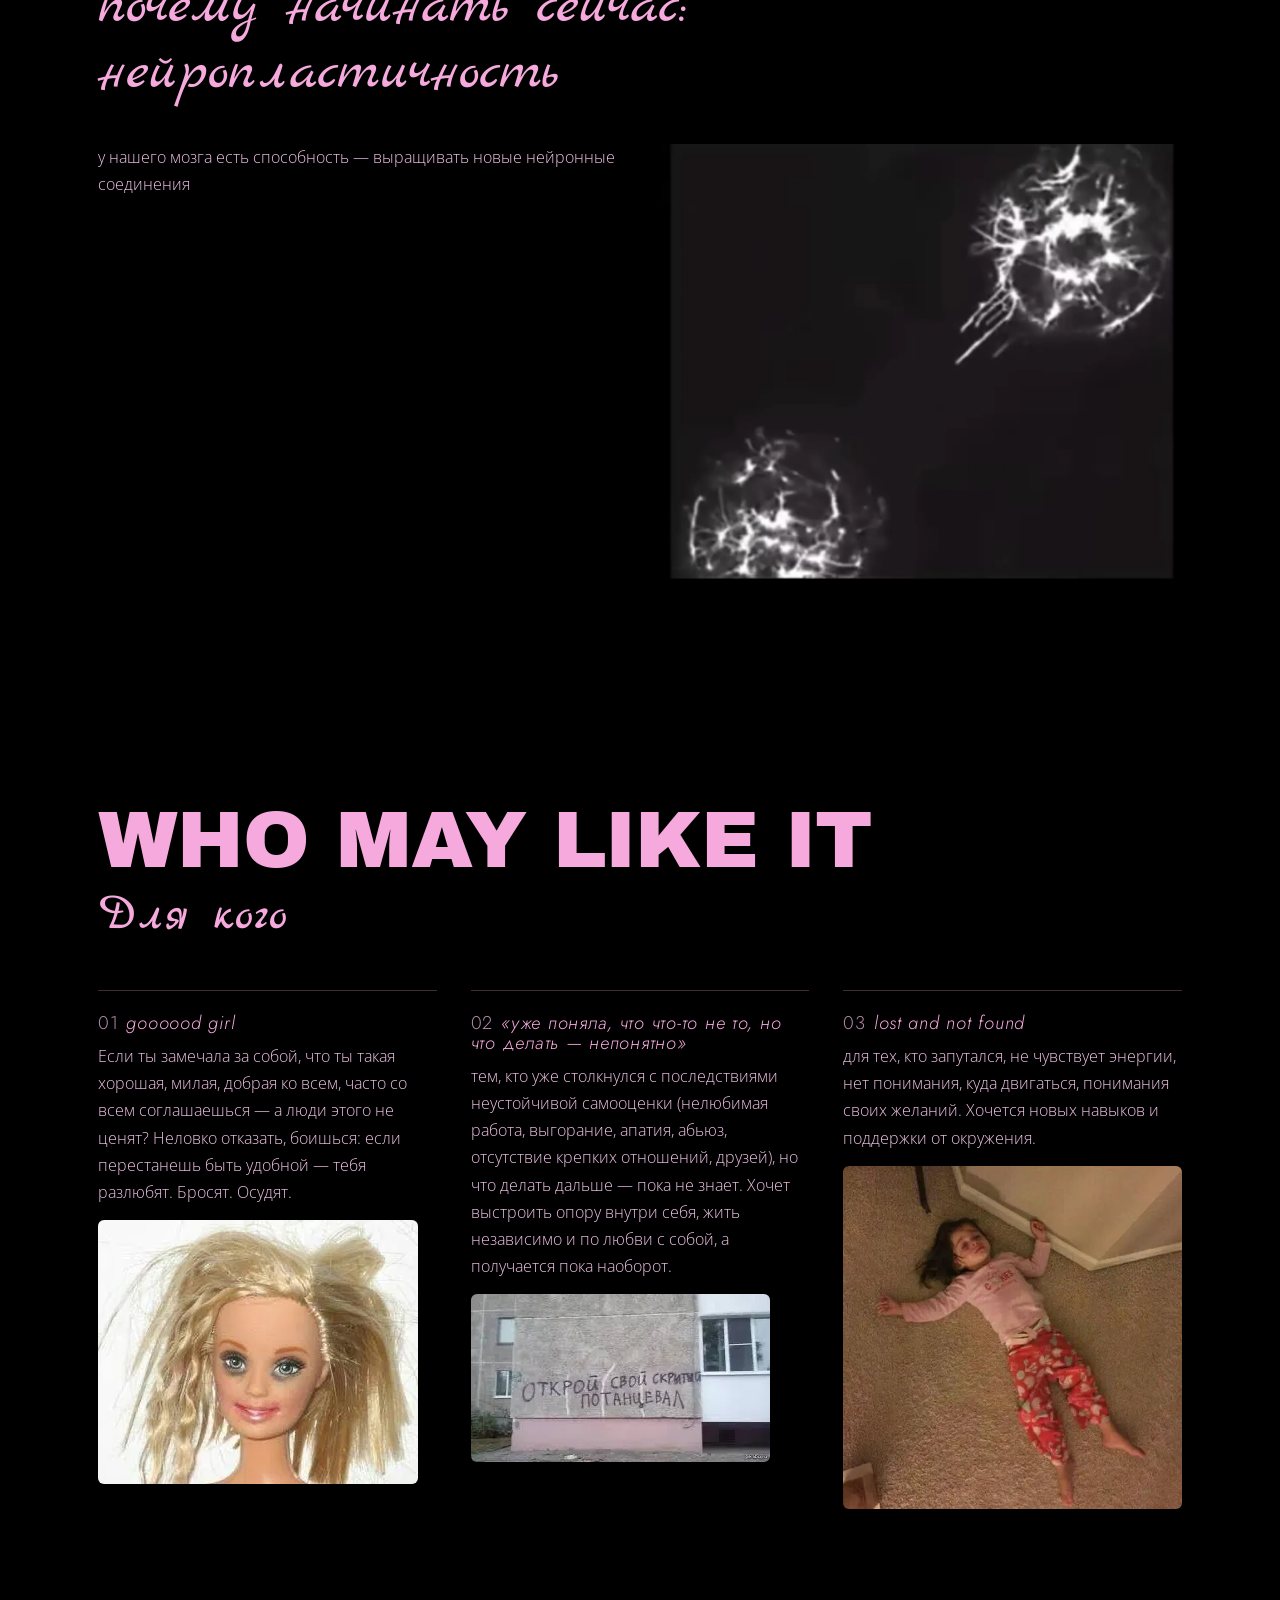
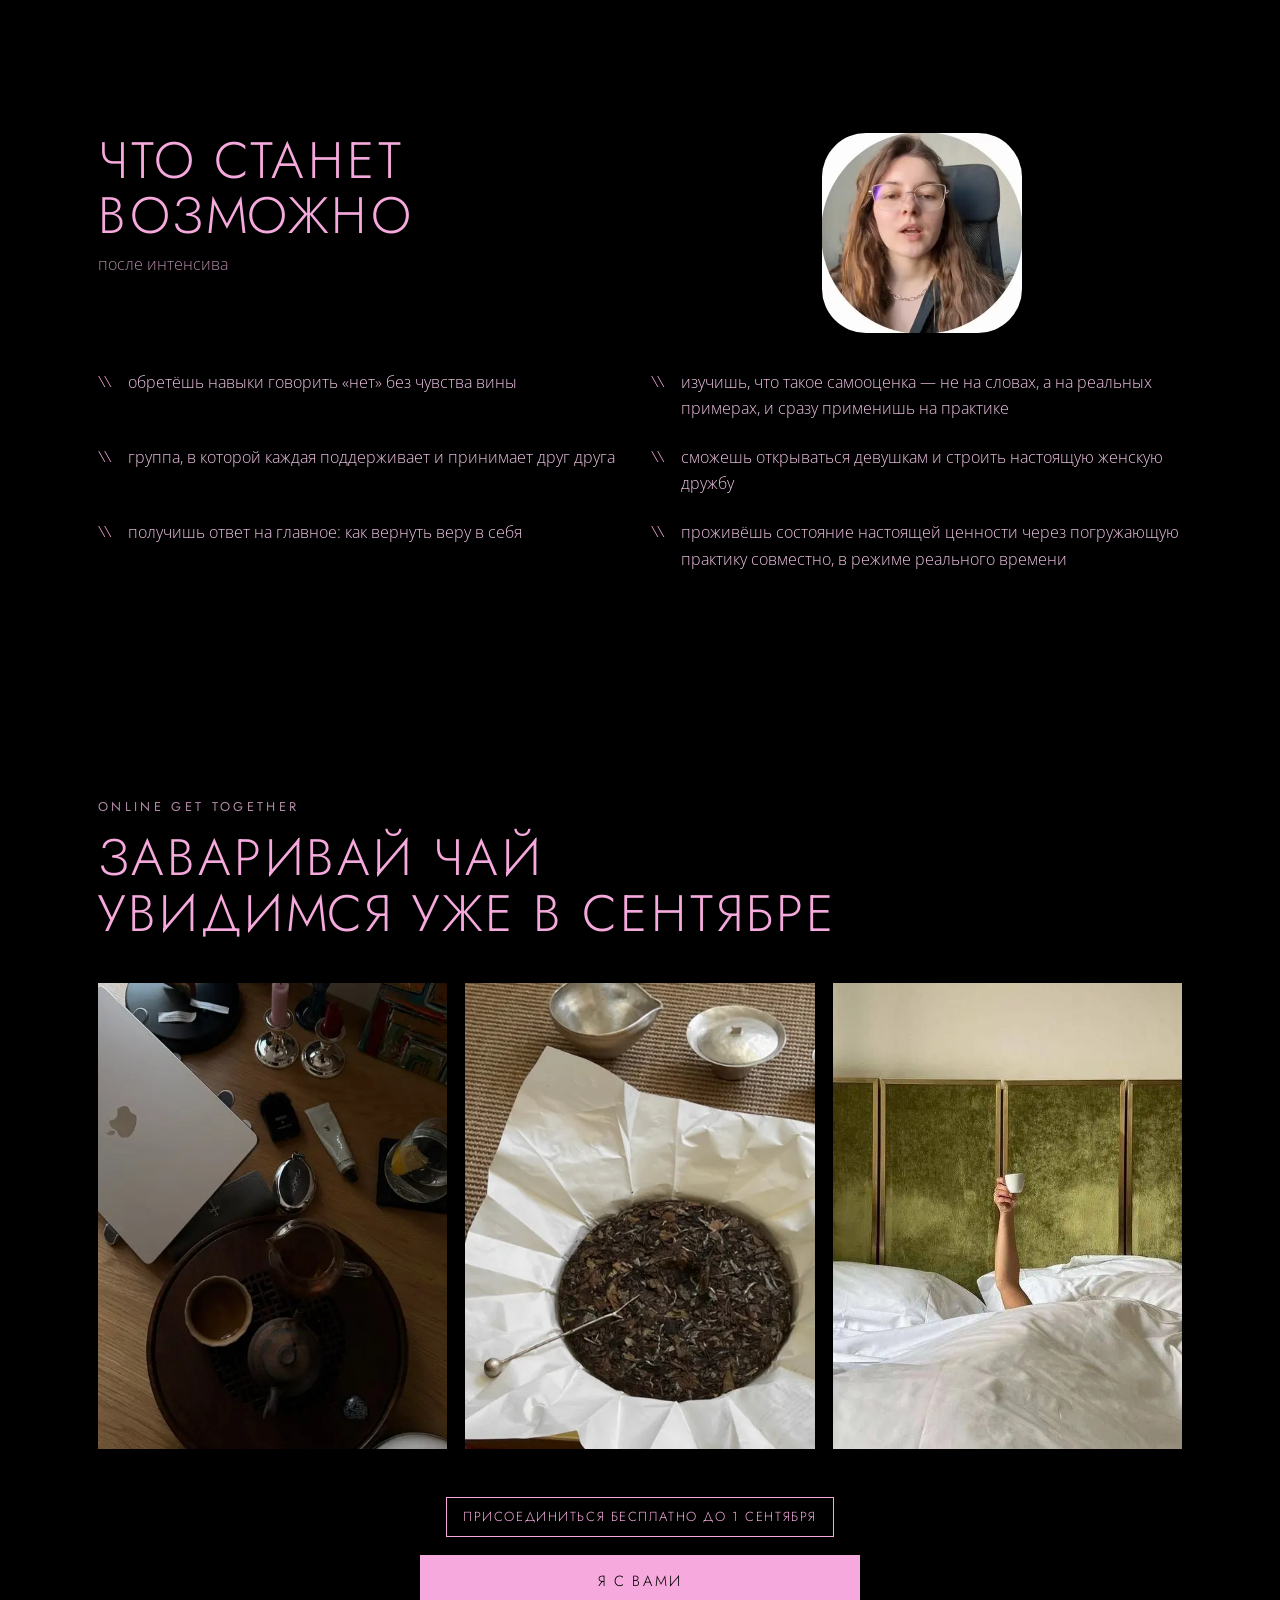
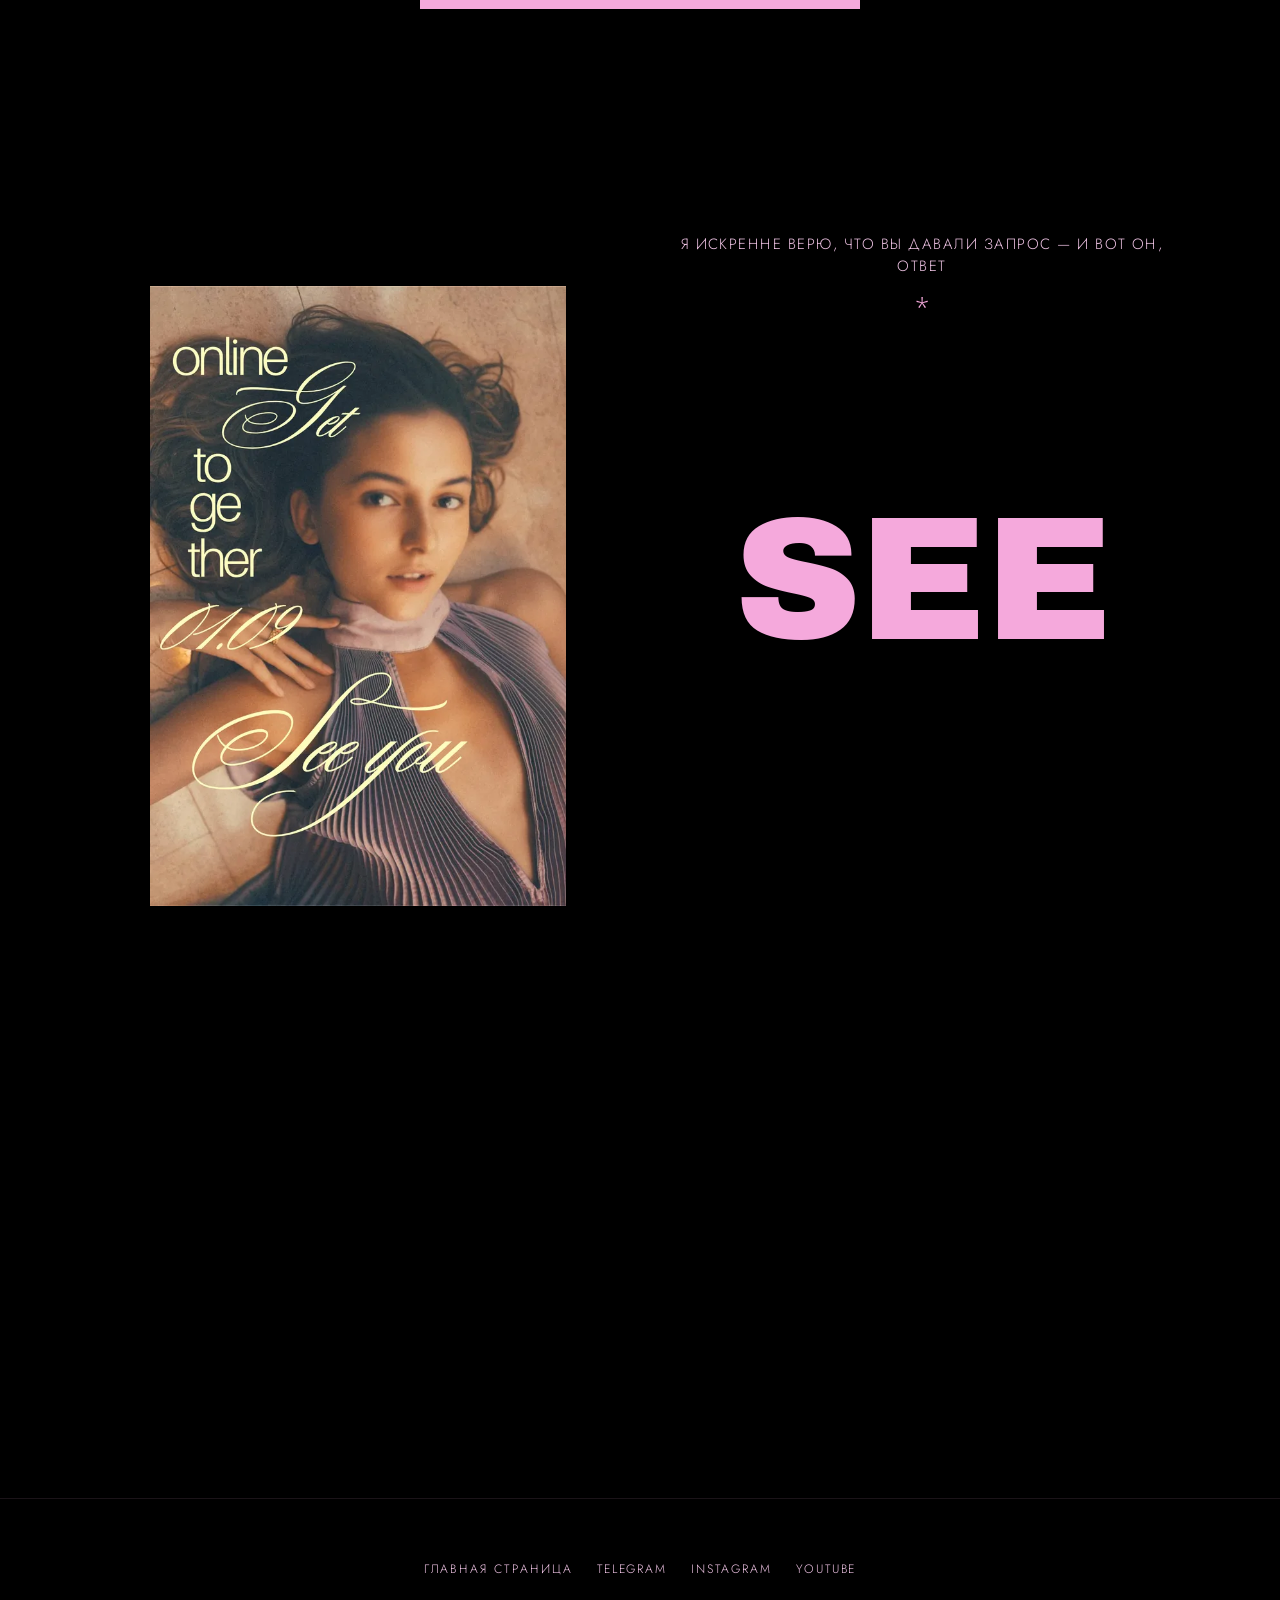
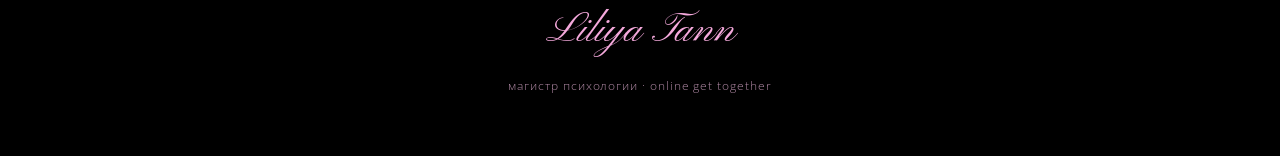
==== commit 2594e059: "education: ролик 300 px, css v=11 Co-Authored-By: Claude Opus 5 (1M context) <noreply@anthropic.com>" ====
--- a/education/index.html
+++ b/education/index.html
@@ -22,7 +22,7 @@
 <link rel="preconnect" href="https://fonts.googleapis.com">
 <link rel="preconnect" href="https://fonts.gstatic.com" crossorigin>
 <link href="https://fonts.googleapis.com/css2?family=Jost:ital,wght@0,200;0,300;0,400;0,500;1,300;1,400&family=Open+Sans:wght@300;400;600;700&family=Marck+Script&family=Pinyon+Script&family=Archivo+Black&display=swap" rel="stylesheet">
-<link rel="stylesheet" href="/education/styles.css?v=10">
+<link rel="stylesheet" href="/education/styles.css?v=11">
 
 <script type="application/ld+json">
 {
--- a/education/styles.css
+++ b/education/styles.css
@@ -235,7 +235,7 @@
 /* ---------- Промо-видео ---------- */
 
 /* Горизонтальный ролик — компактный, по центру, никогда не шире колонки */
-.hero__media { width: min(100%, 200px); min-width: 0; margin-inline: auto; }
+.hero__media { width: min(100%, 300px); min-width: 0; margin-inline: auto; }
 .hero__media { display: flex; justify-content: center; }
 .promo__video {
   display: block;
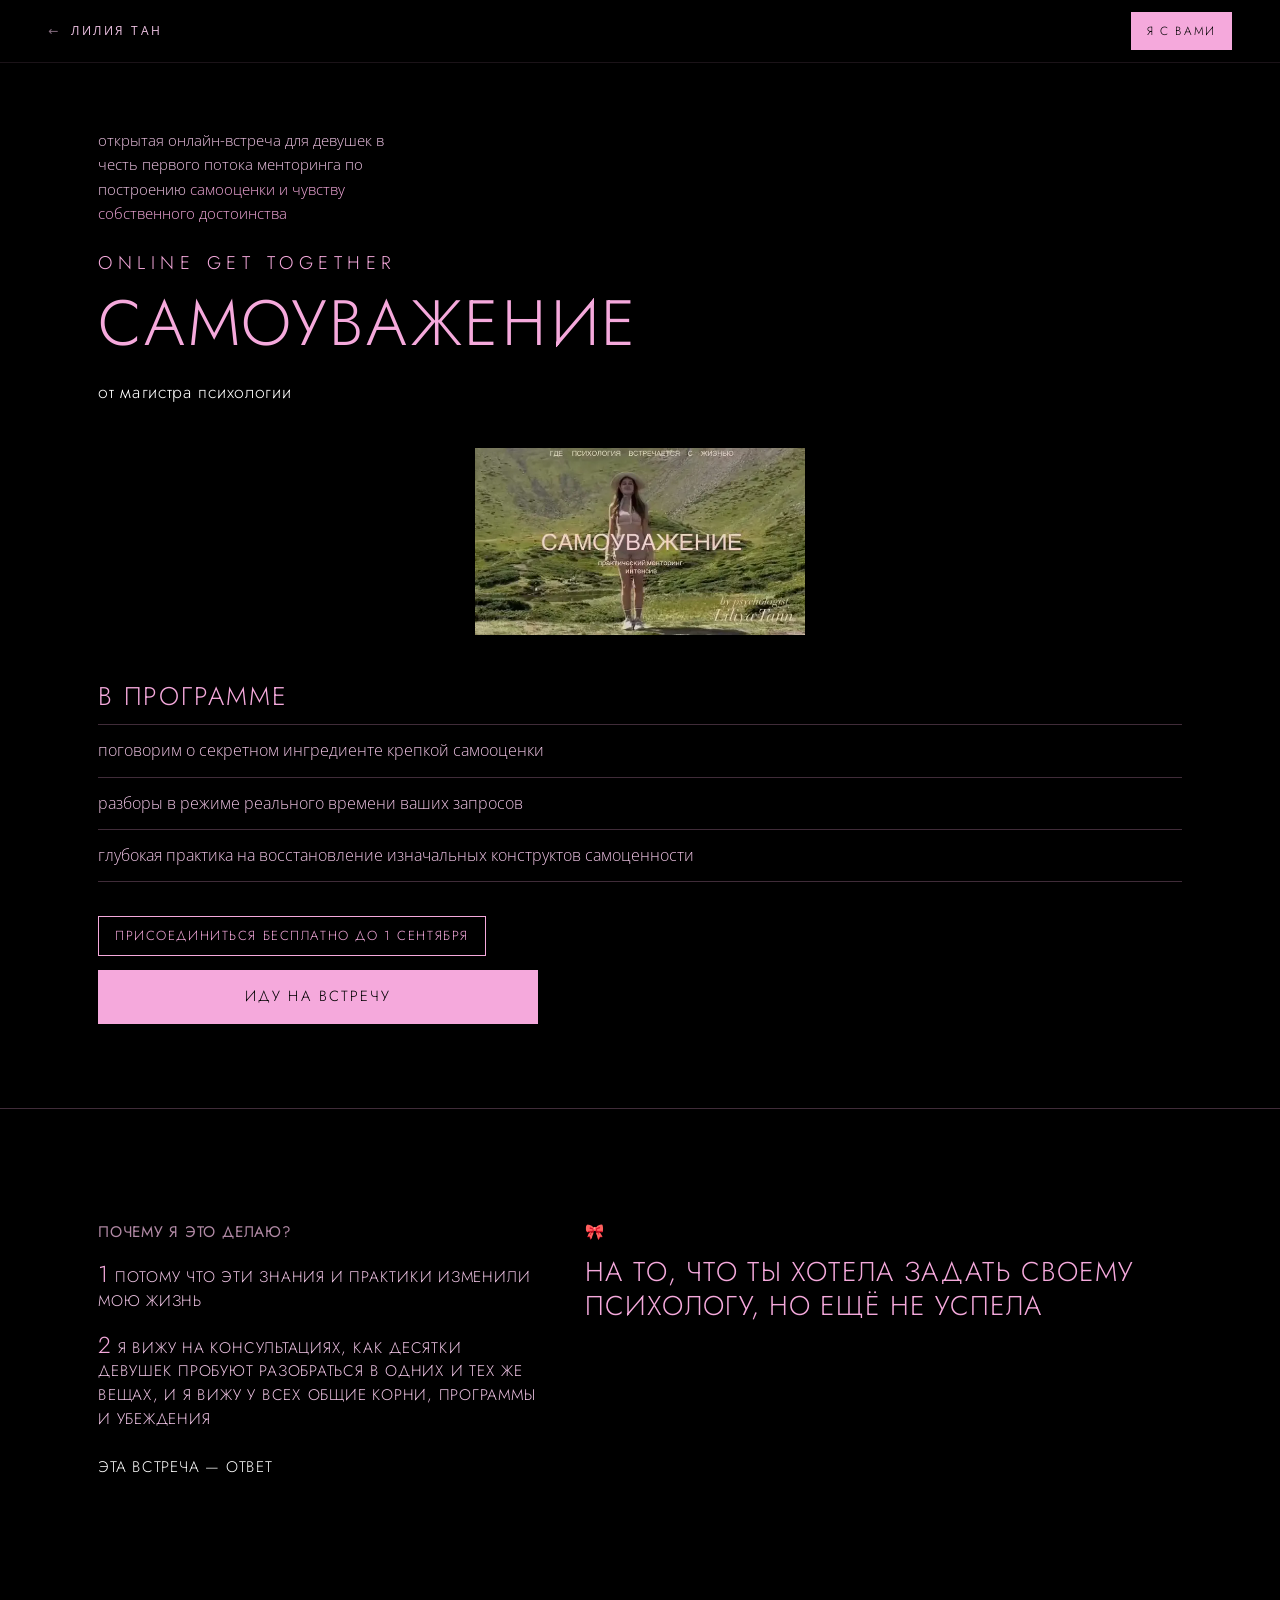
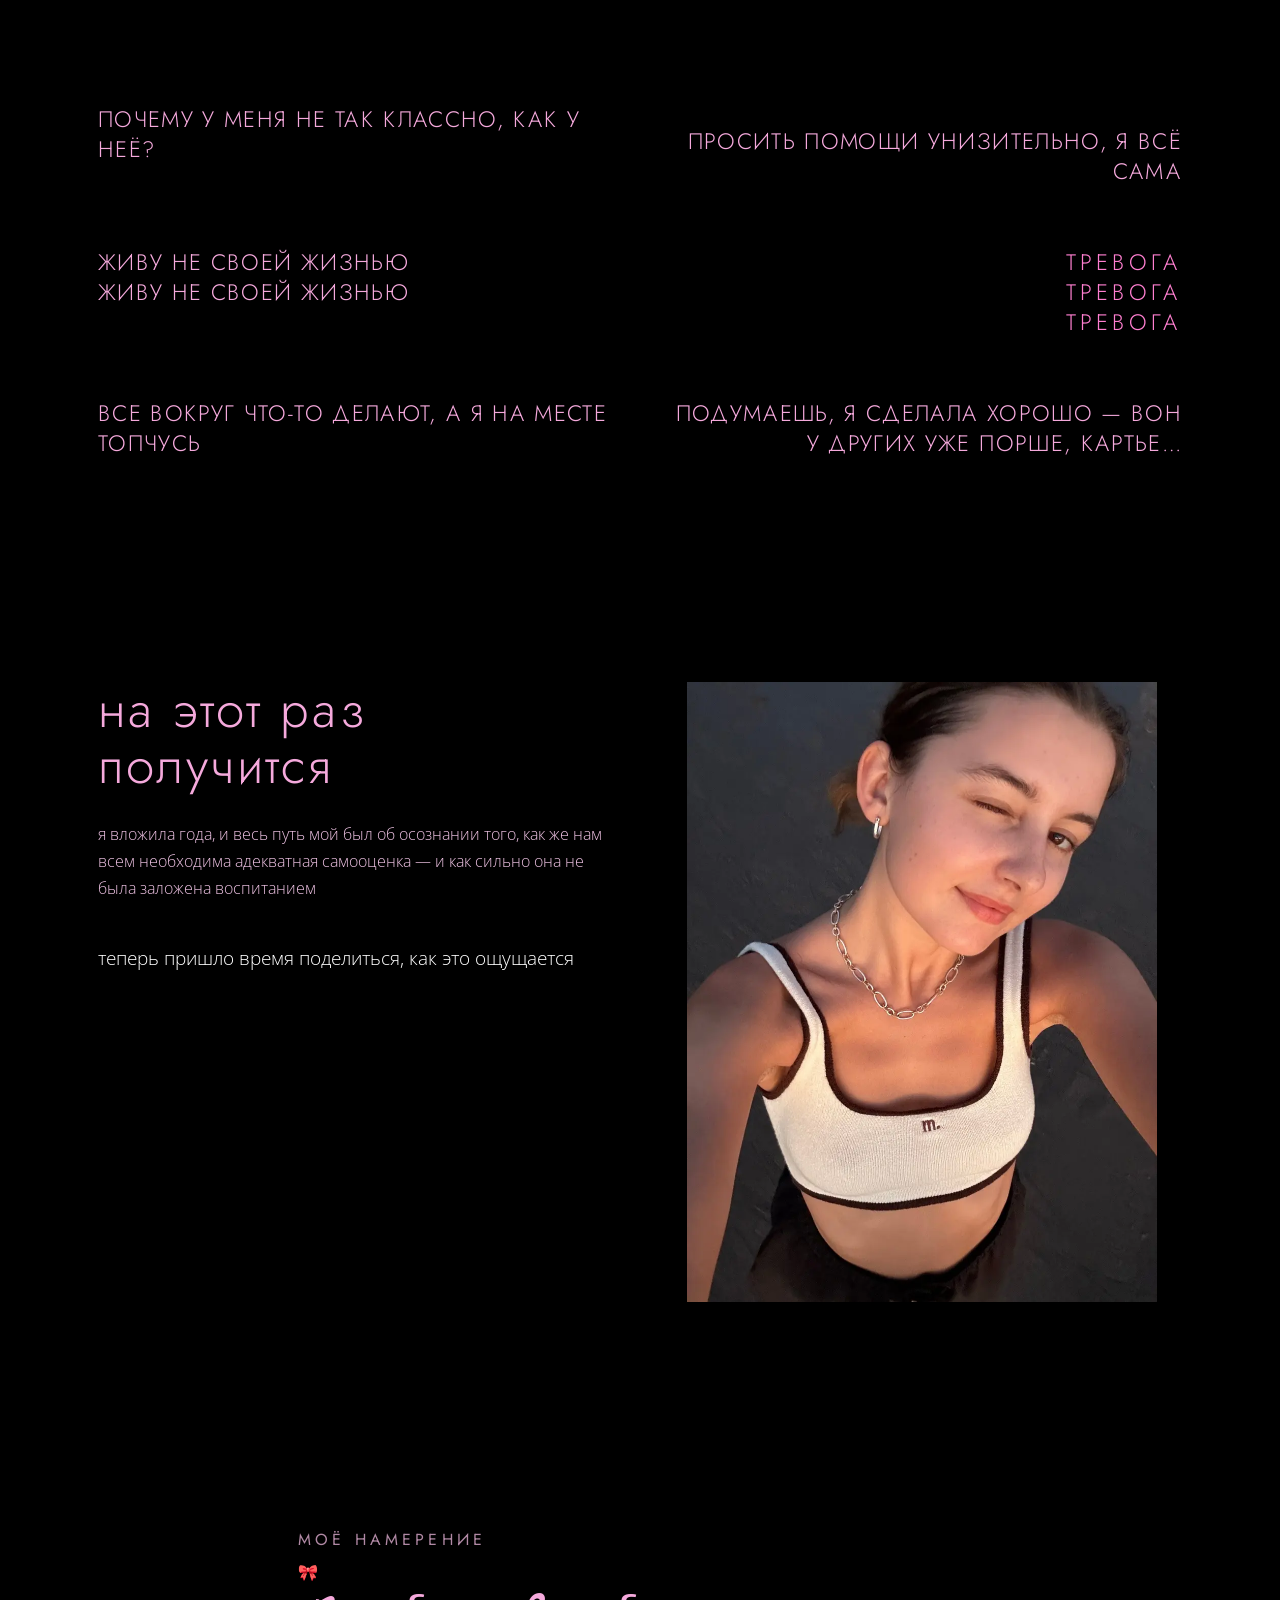
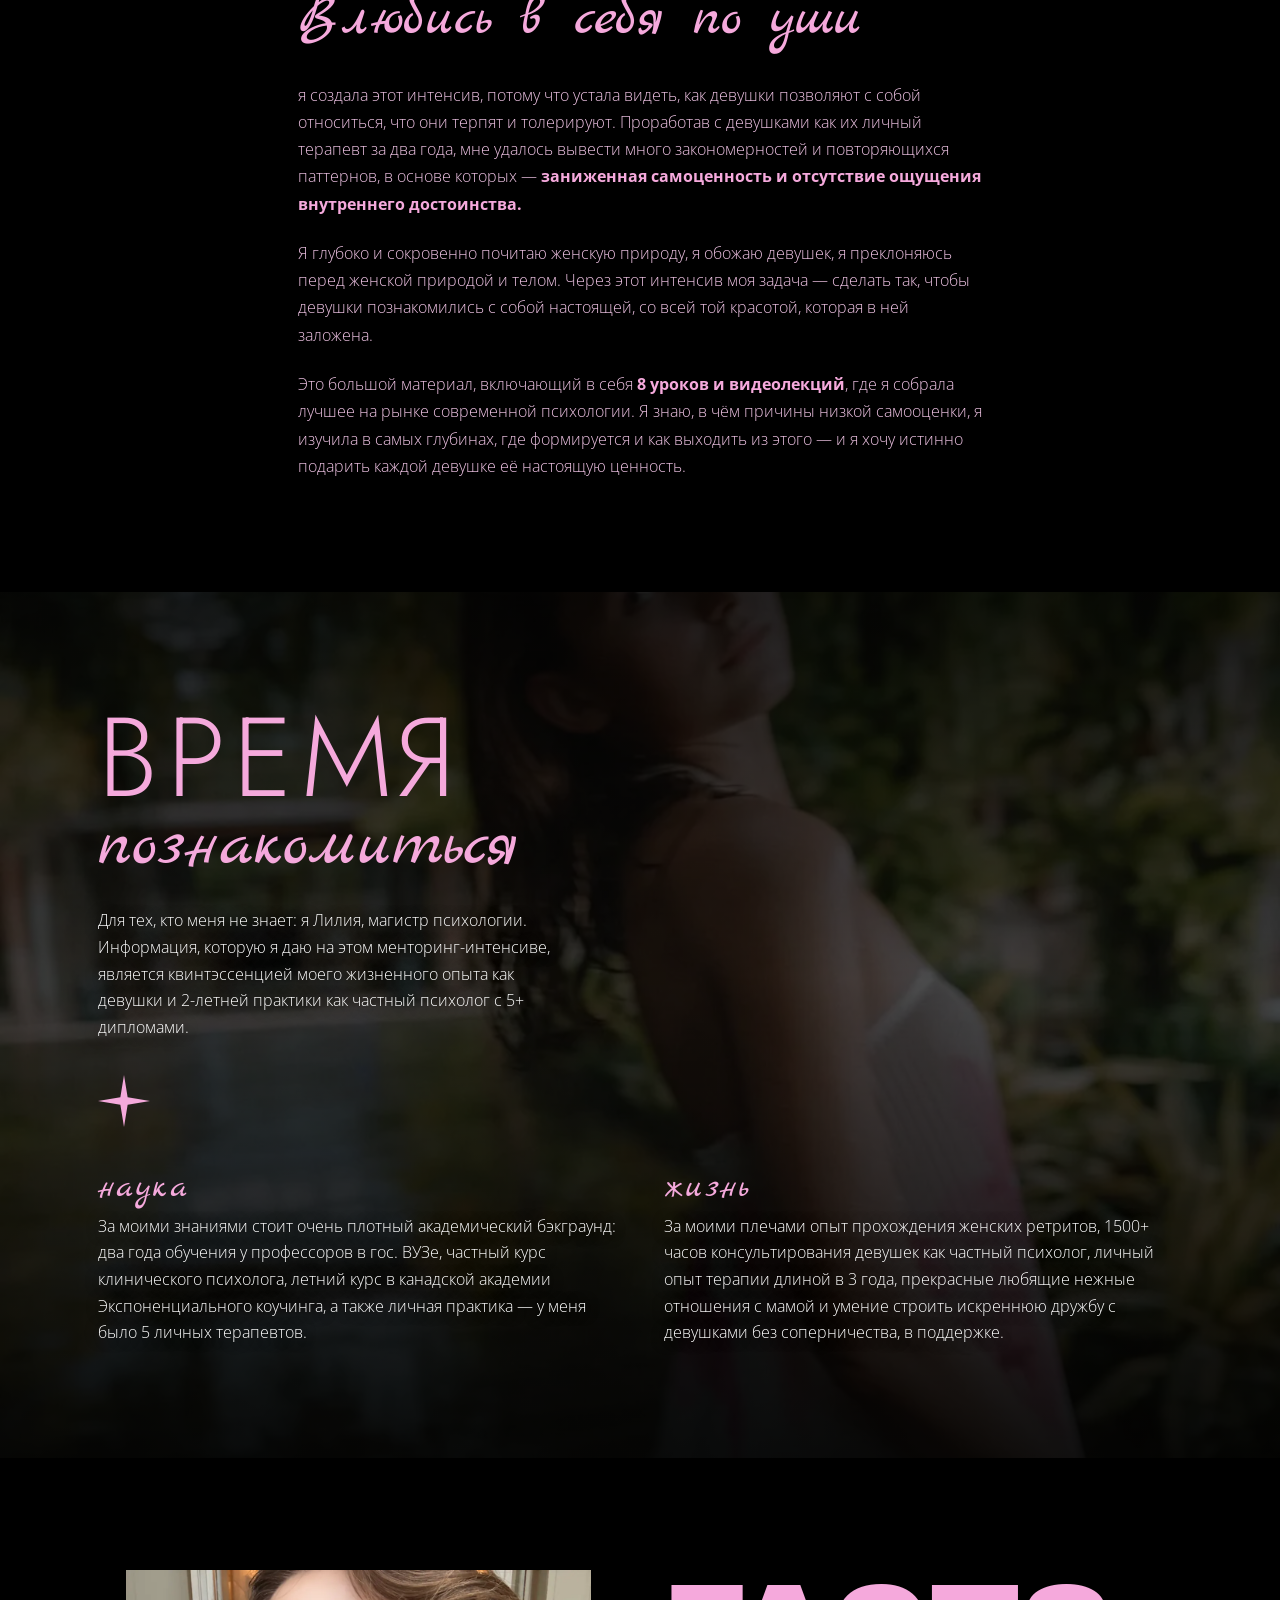
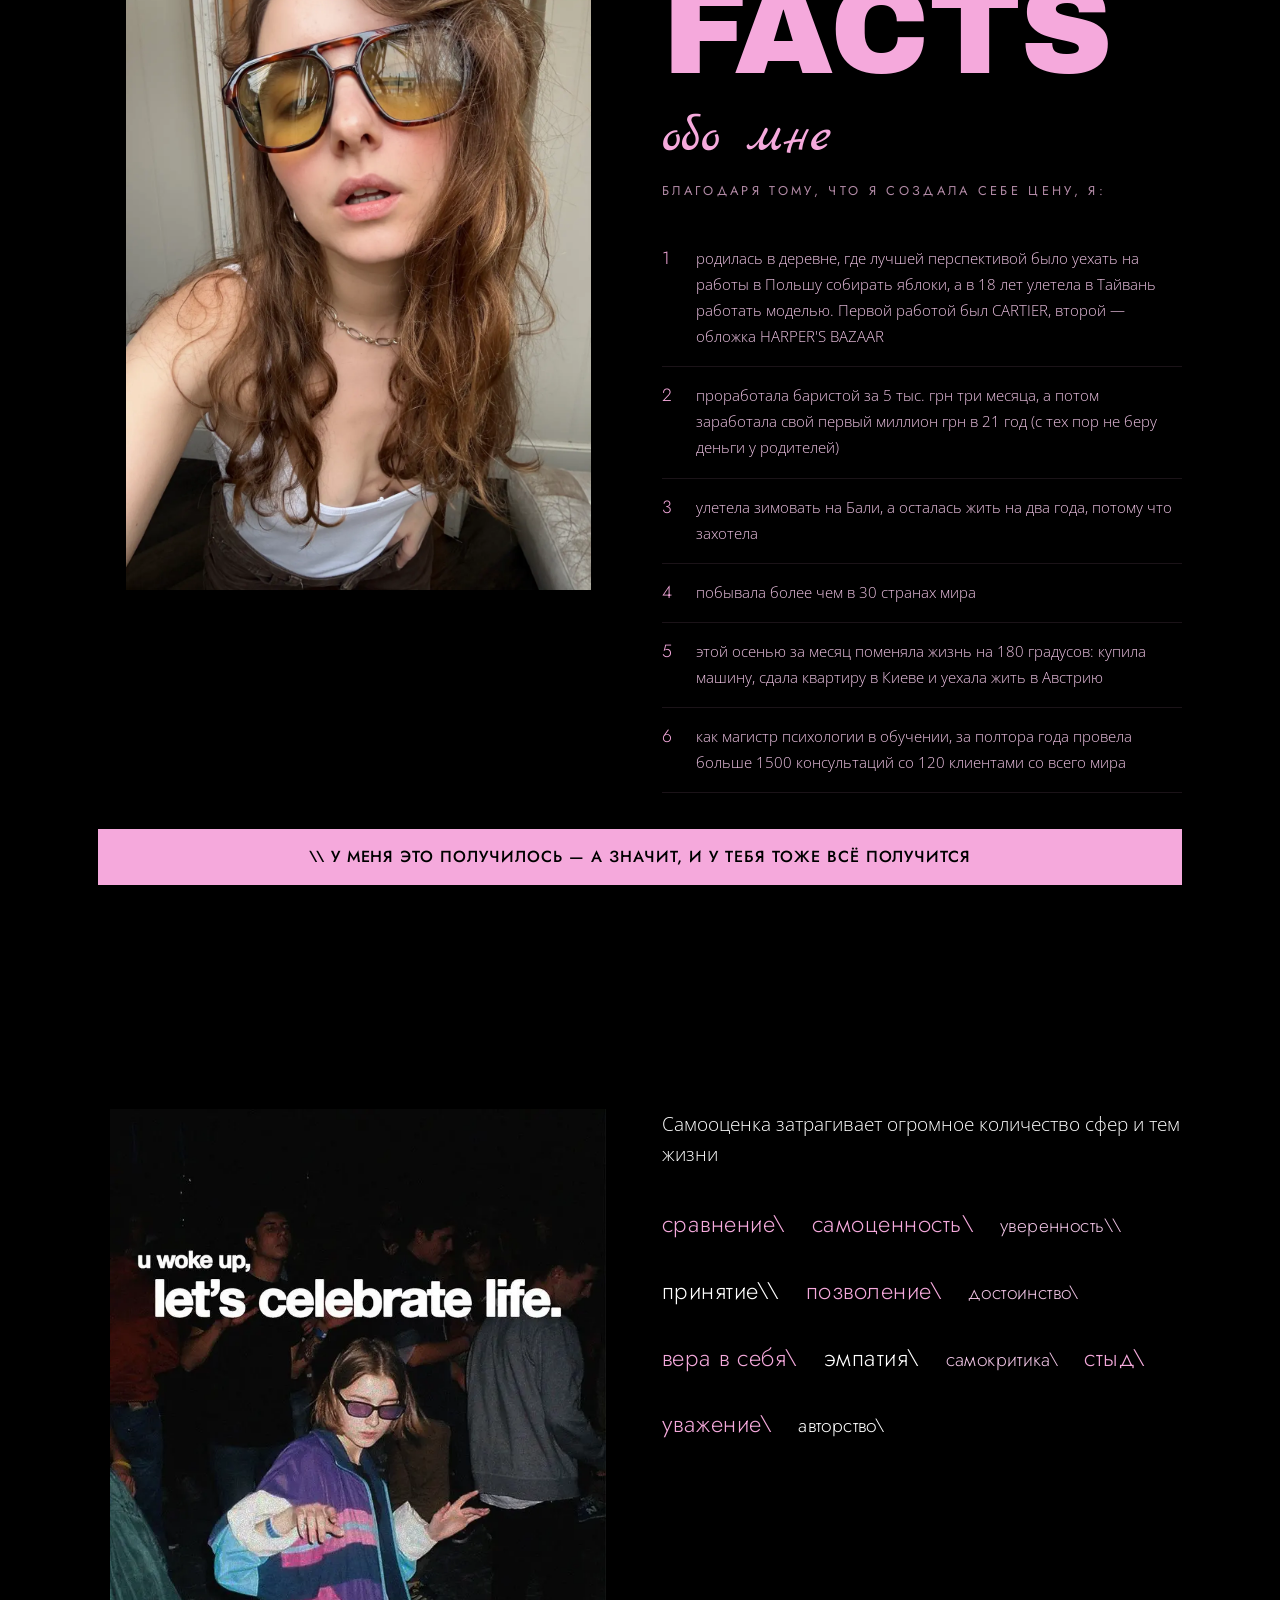
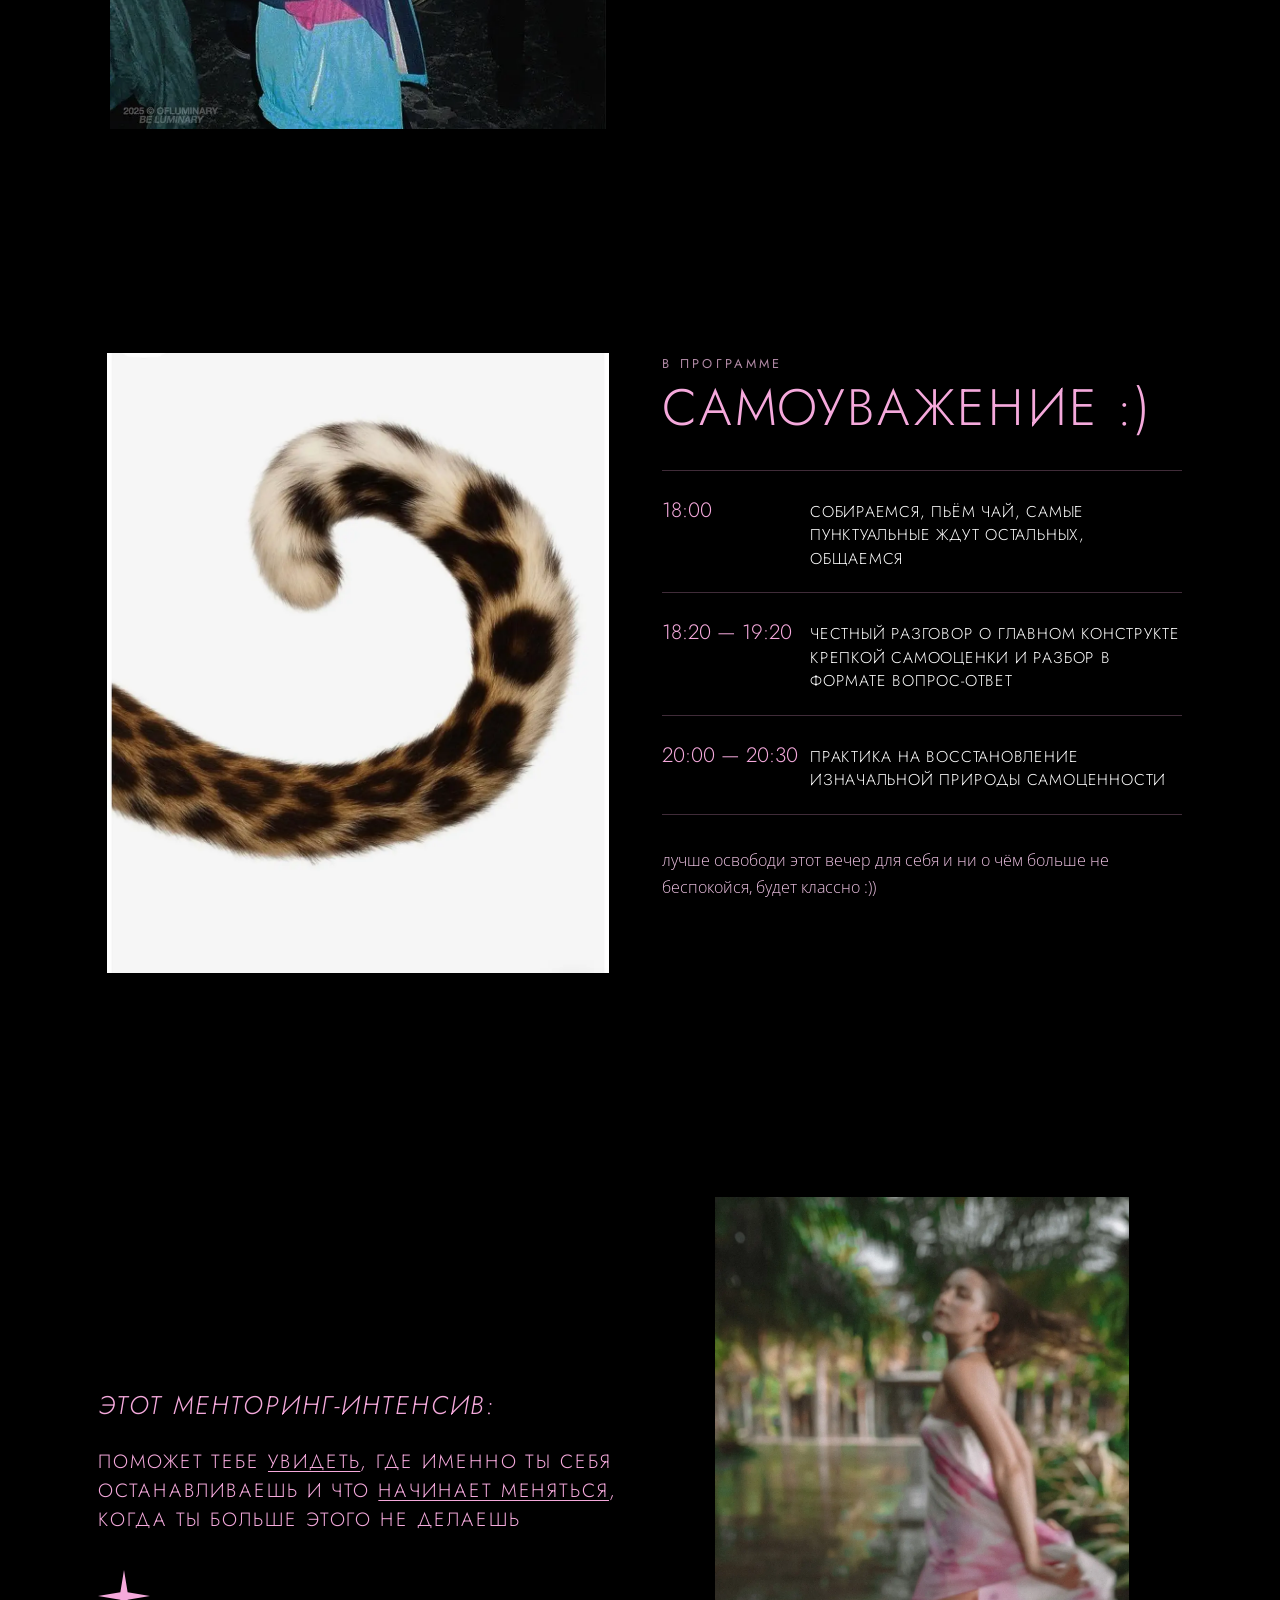
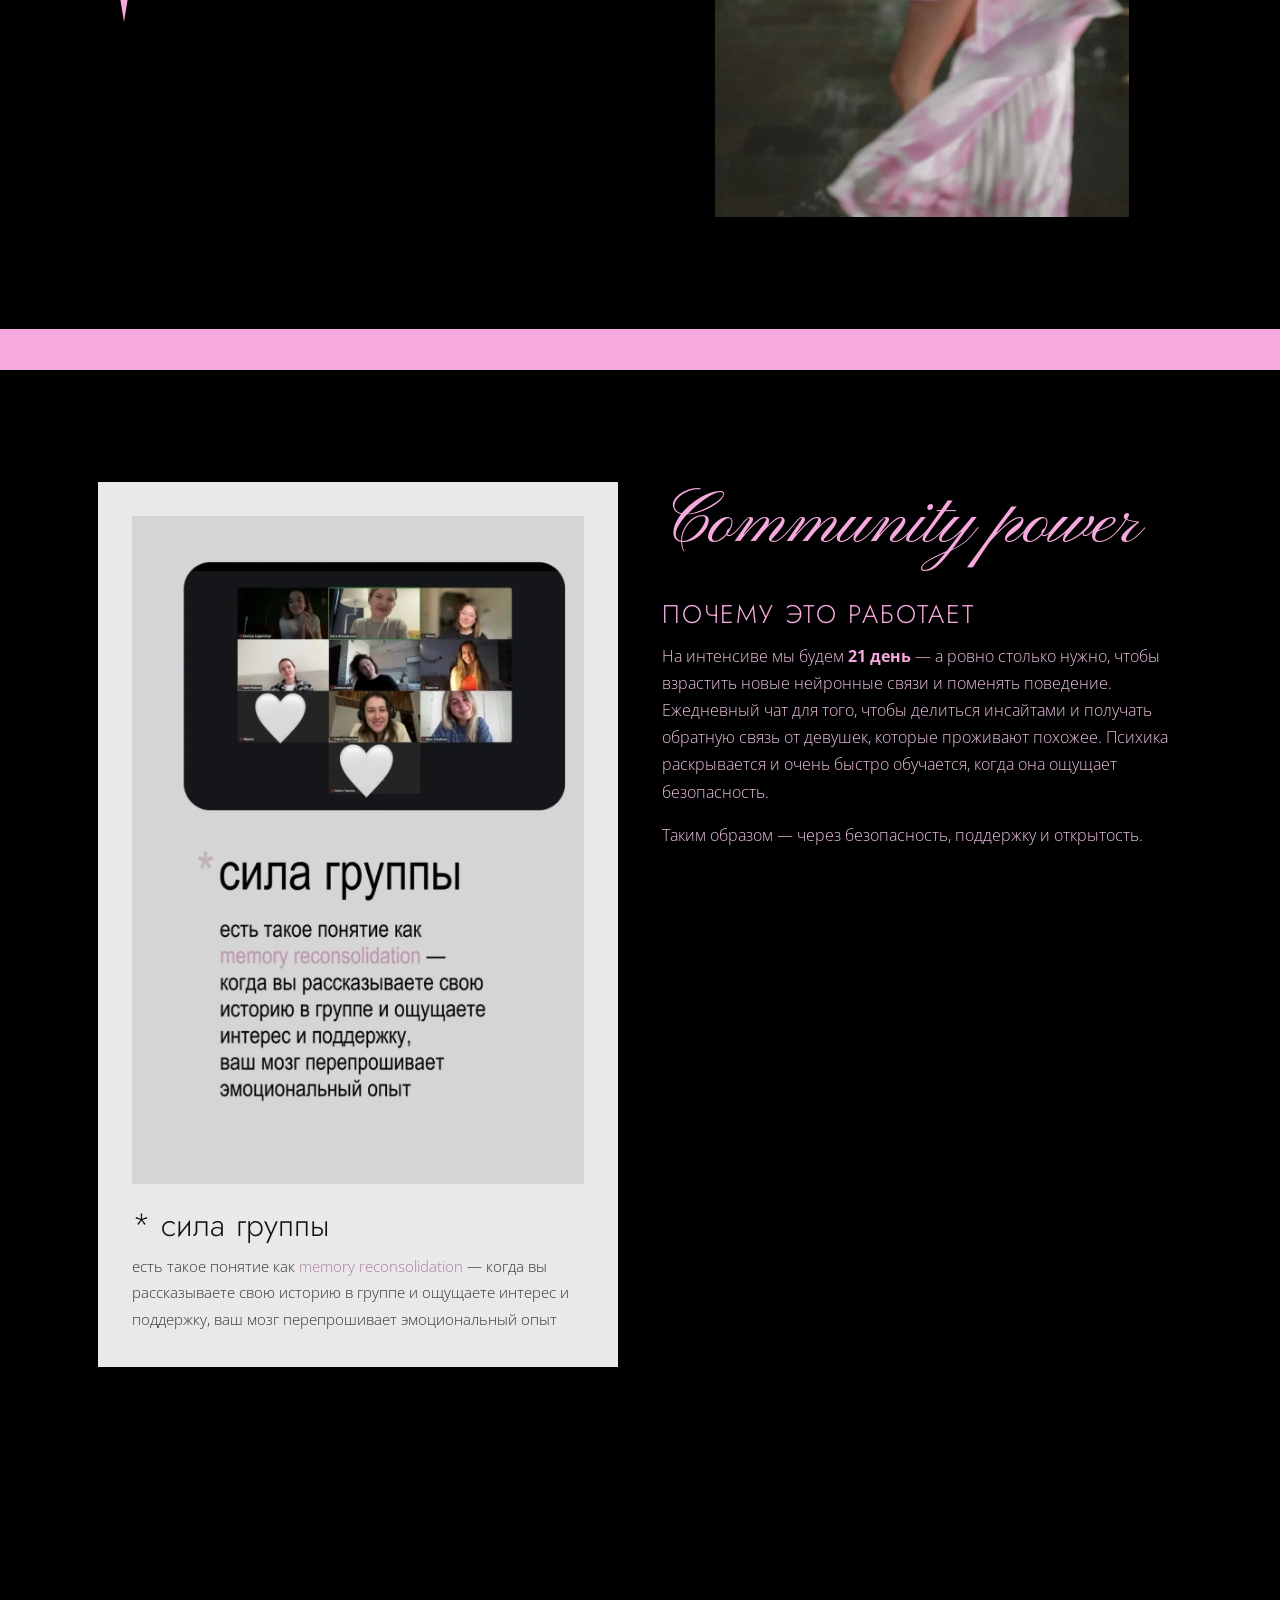
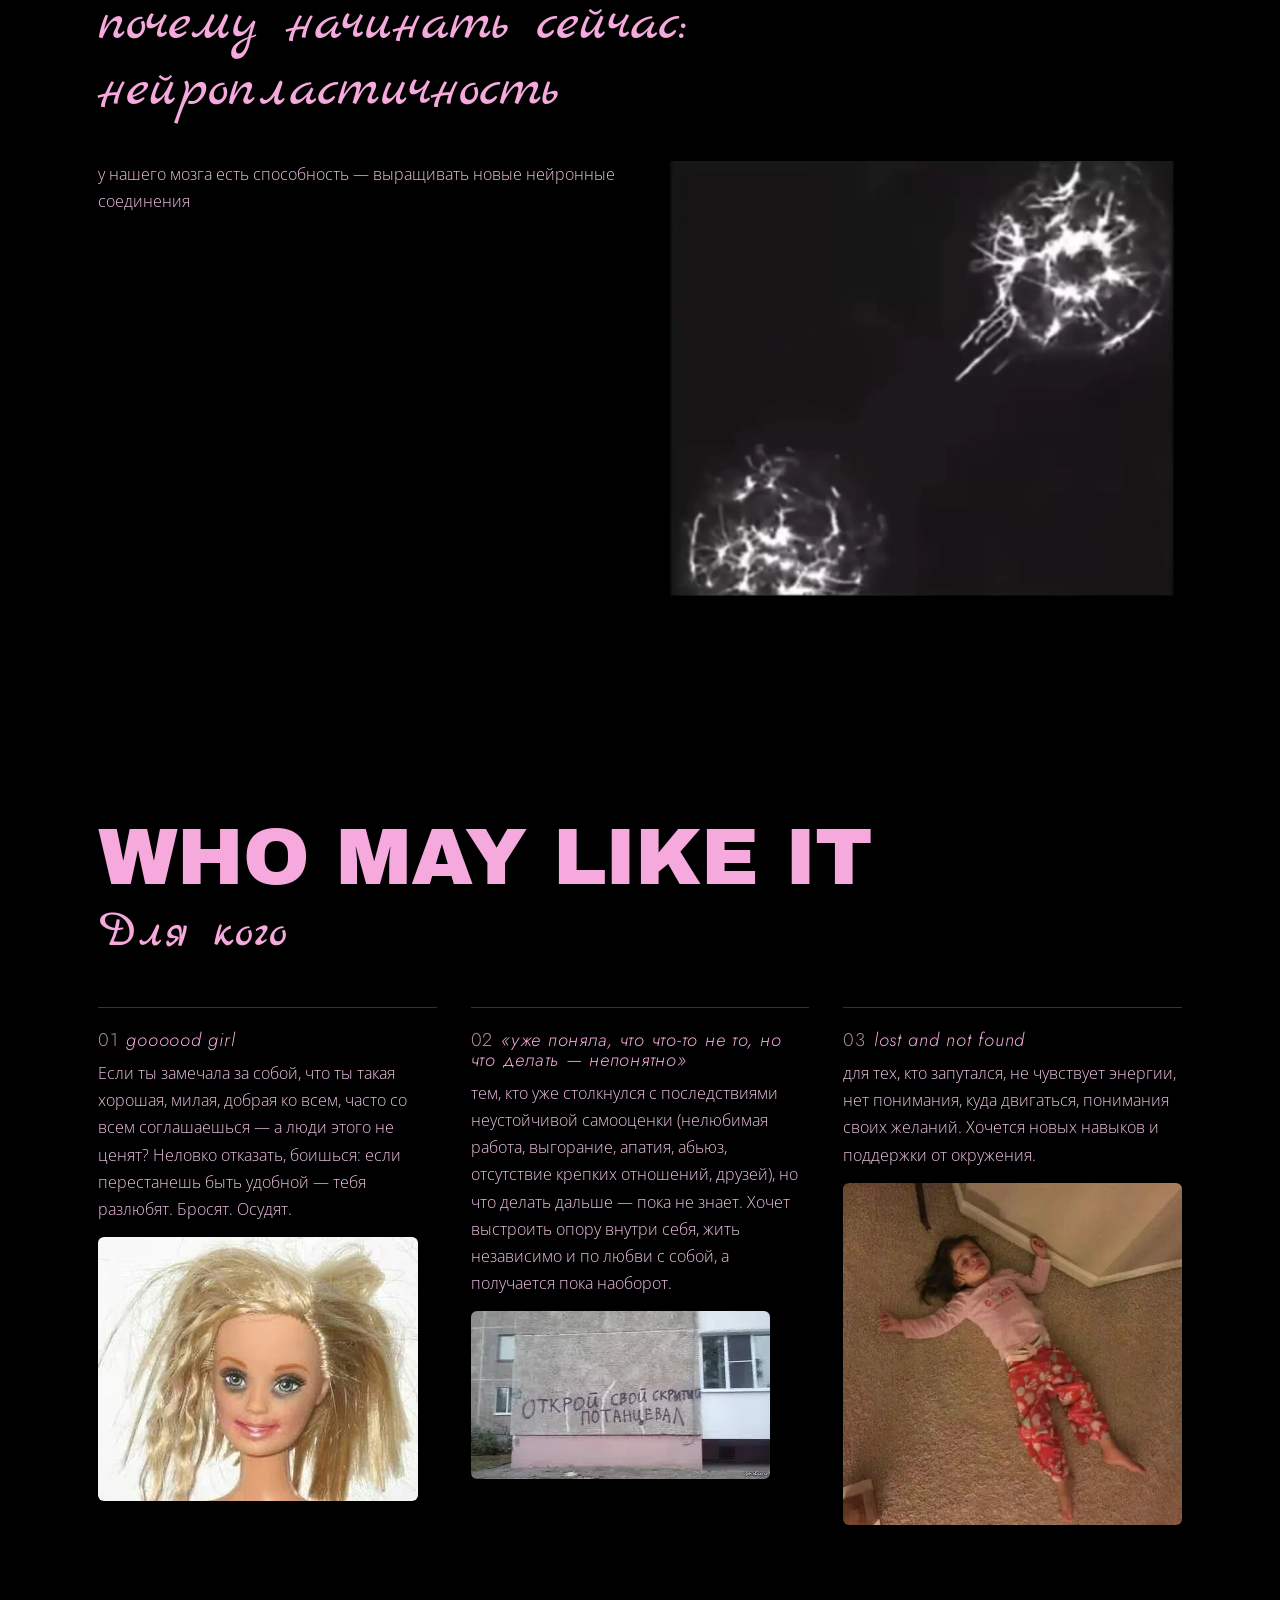
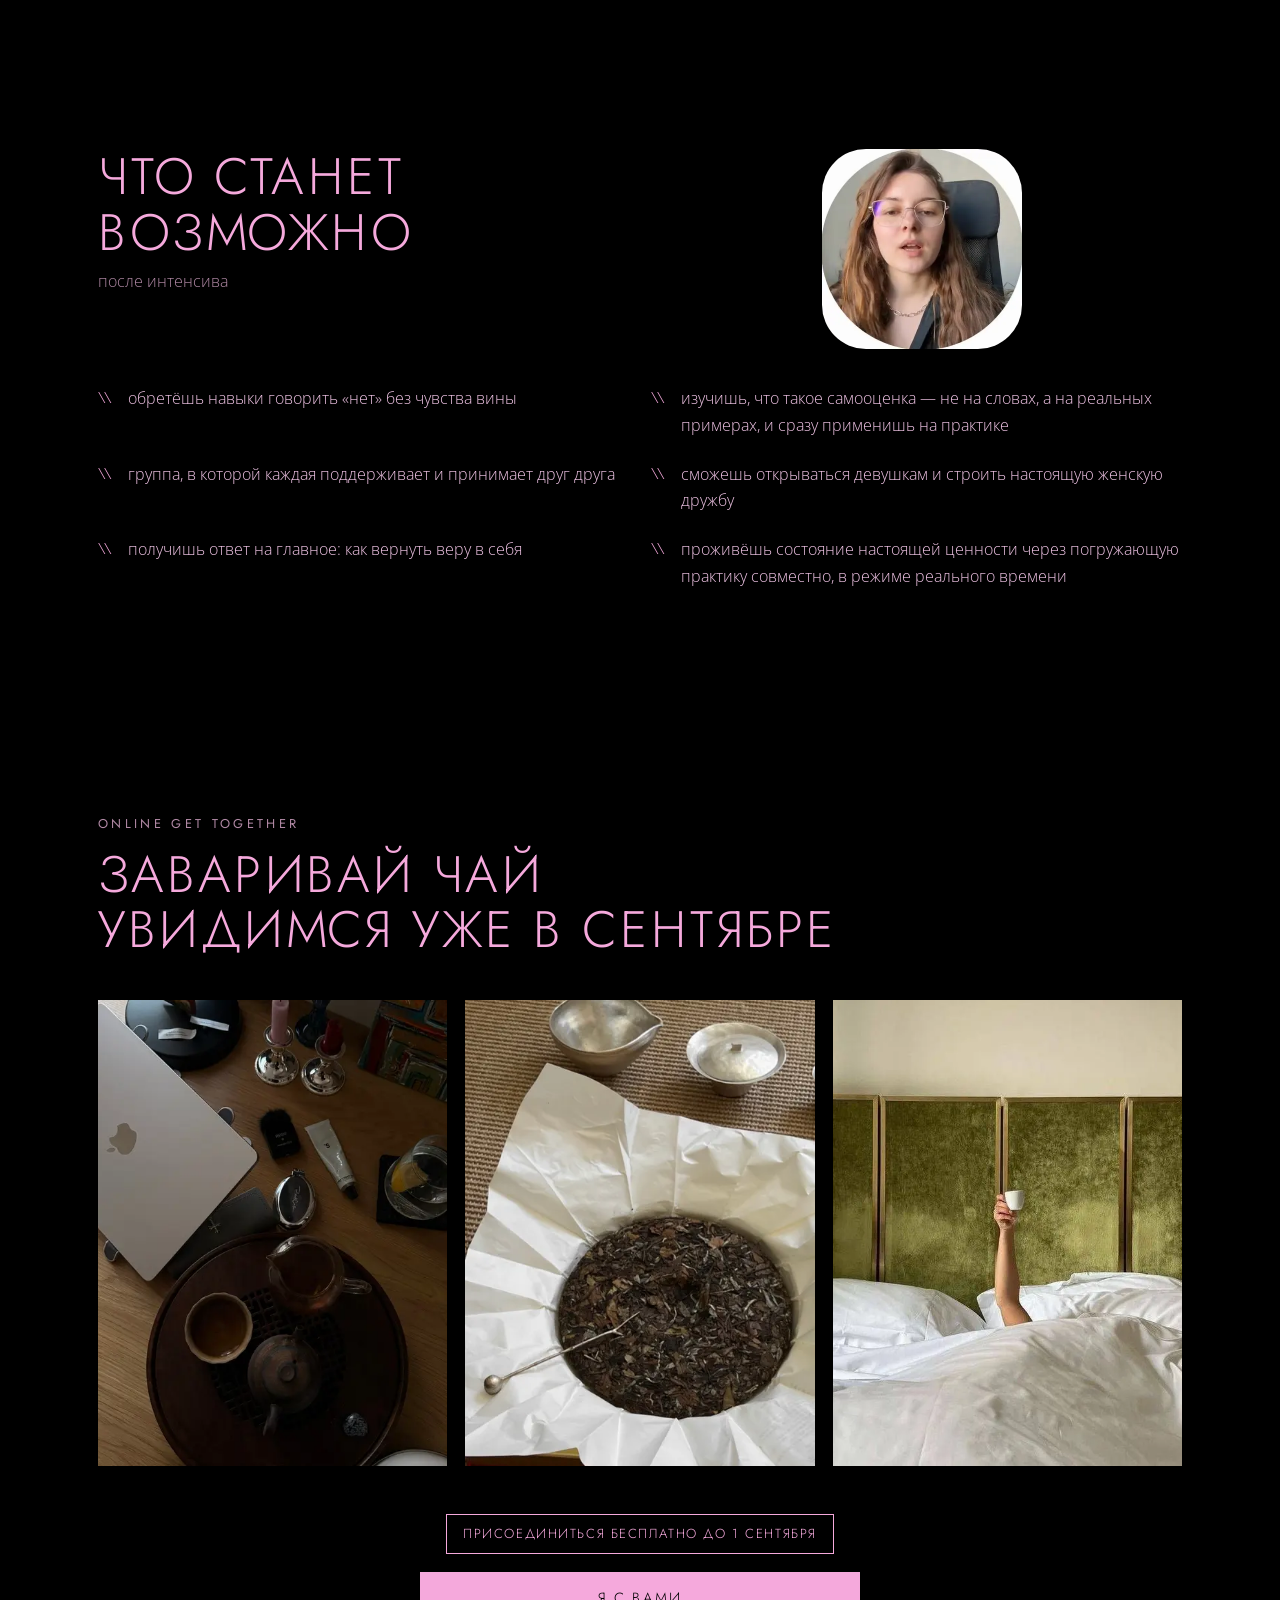
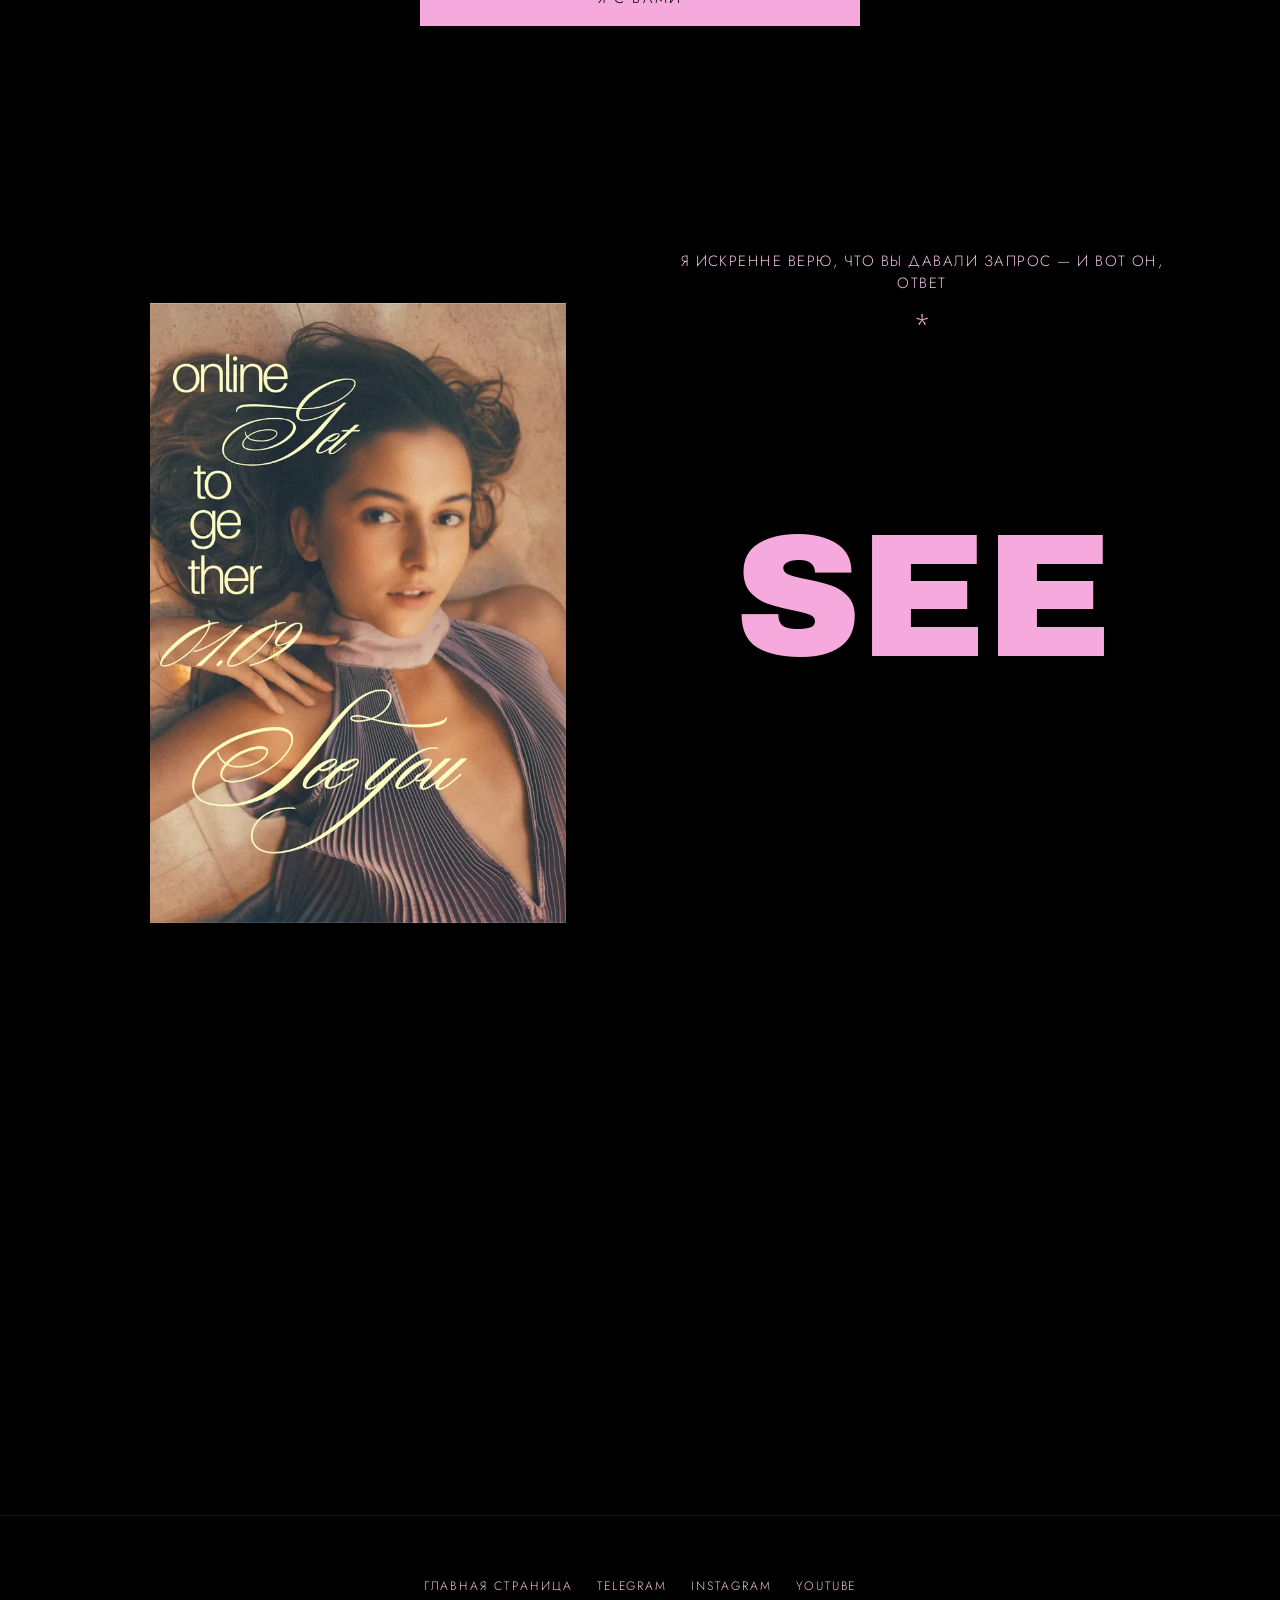
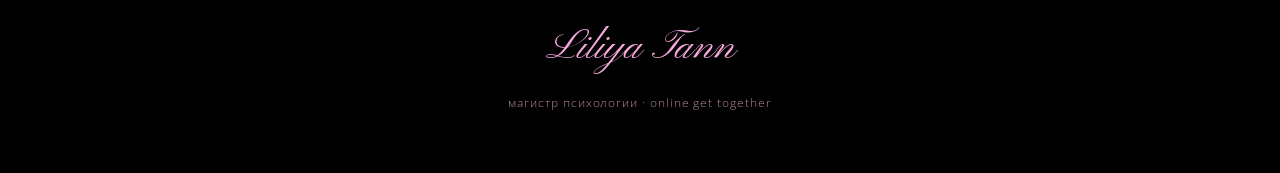
==== commit bac033c0: "education: ролик 330 px, css v=12 Co-Authored-By: Claude Opus 5 (1M context) <noreply@anthropic.com>" ====
--- a/education/index.html
+++ b/education/index.html
@@ -22,7 +22,7 @@
 <link rel="preconnect" href="https://fonts.googleapis.com">
 <link rel="preconnect" href="https://fonts.gstatic.com" crossorigin>
 <link href="https://fonts.googleapis.com/css2?family=Jost:ital,wght@0,200;0,300;0,400;0,500;1,300;1,400&family=Open+Sans:wght@300;400;600;700&family=Marck+Script&family=Pinyon+Script&family=Archivo+Black&display=swap" rel="stylesheet">
-<link rel="stylesheet" href="/education/styles.css?v=11">
+<link rel="stylesheet" href="/education/styles.css?v=12">
 
 <script type="application/ld+json">
 {
--- a/education/styles.css
+++ b/education/styles.css
@@ -235,7 +235,7 @@
 /* ---------- Промо-видео ---------- */
 
 /* Горизонтальный ролик — компактный, по центру, никогда не шире колонки */
-.hero__media { width: min(100%, 300px); min-width: 0; margin-inline: auto; }
+.hero__media { width: min(100%, 330px); min-width: 0; margin-inline: auto; }
 .hero__media { display: flex; justify-content: center; }
 .promo__video {
   display: block;
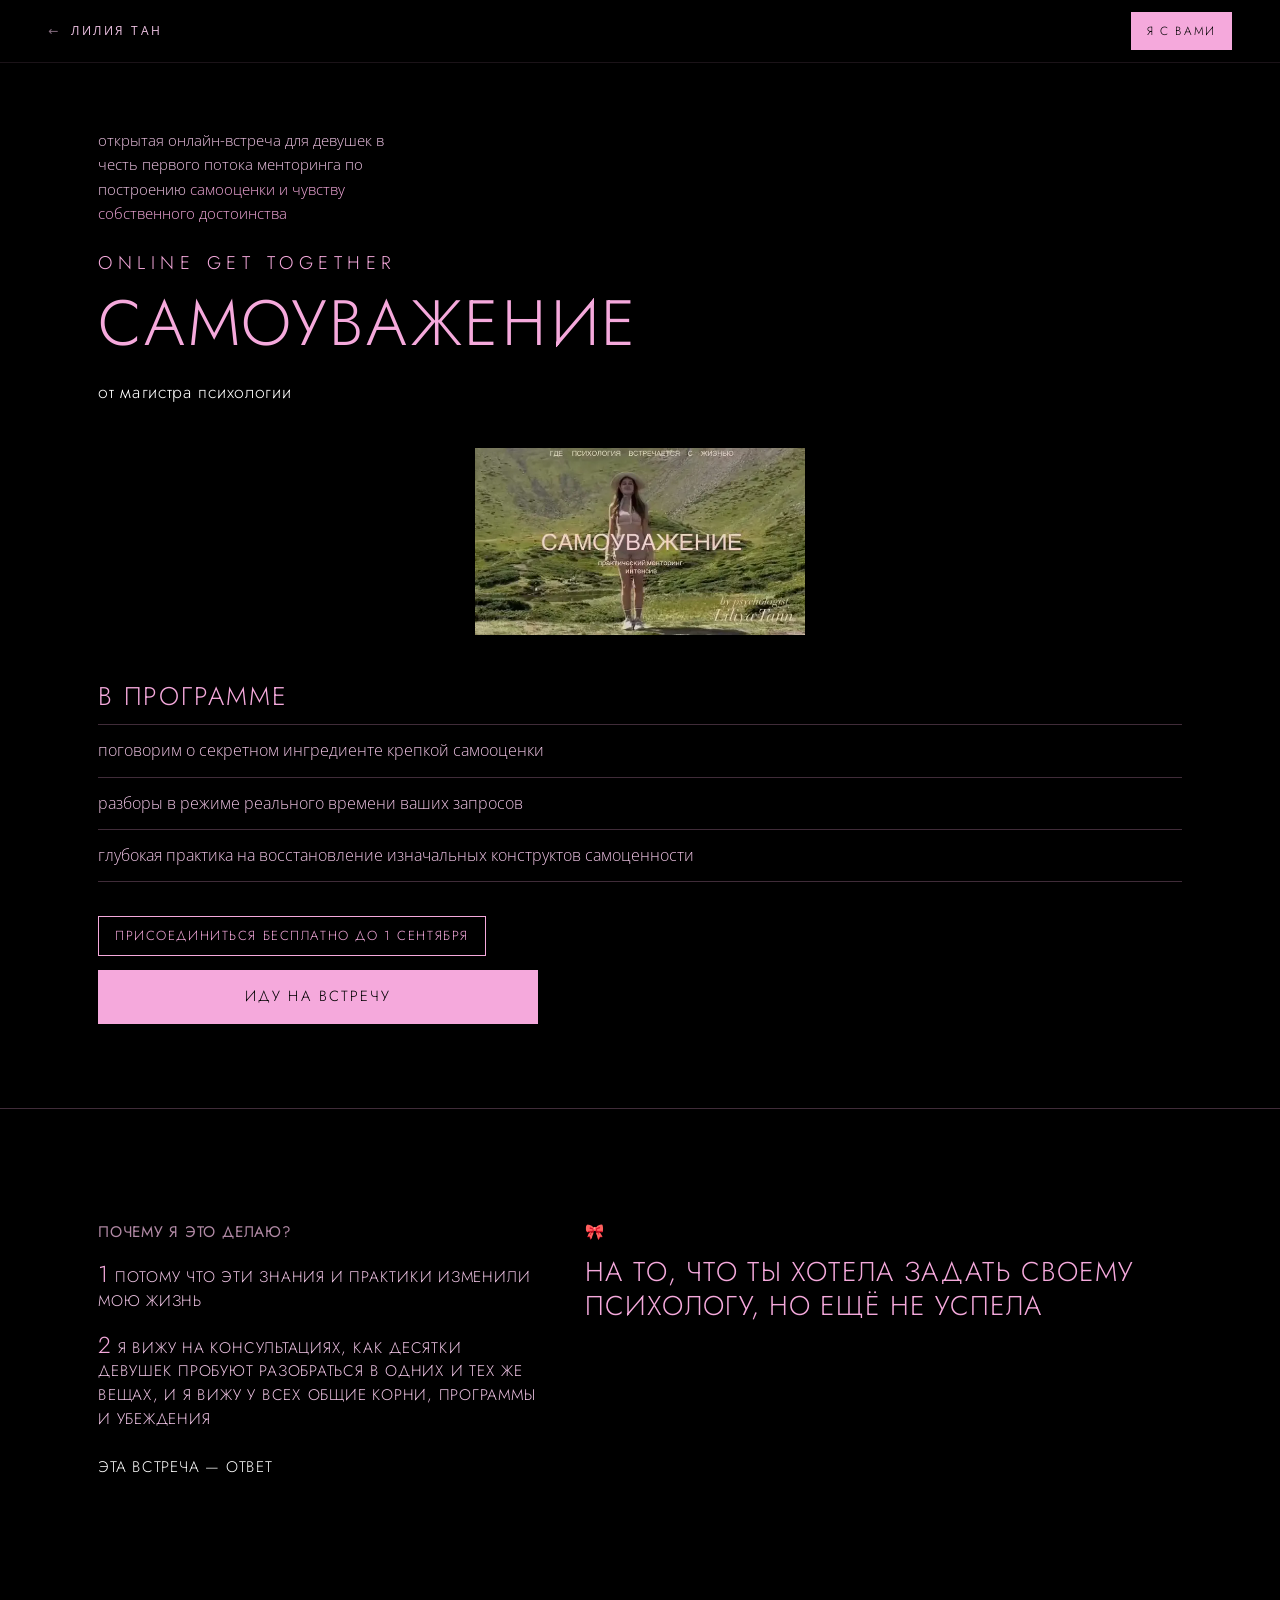
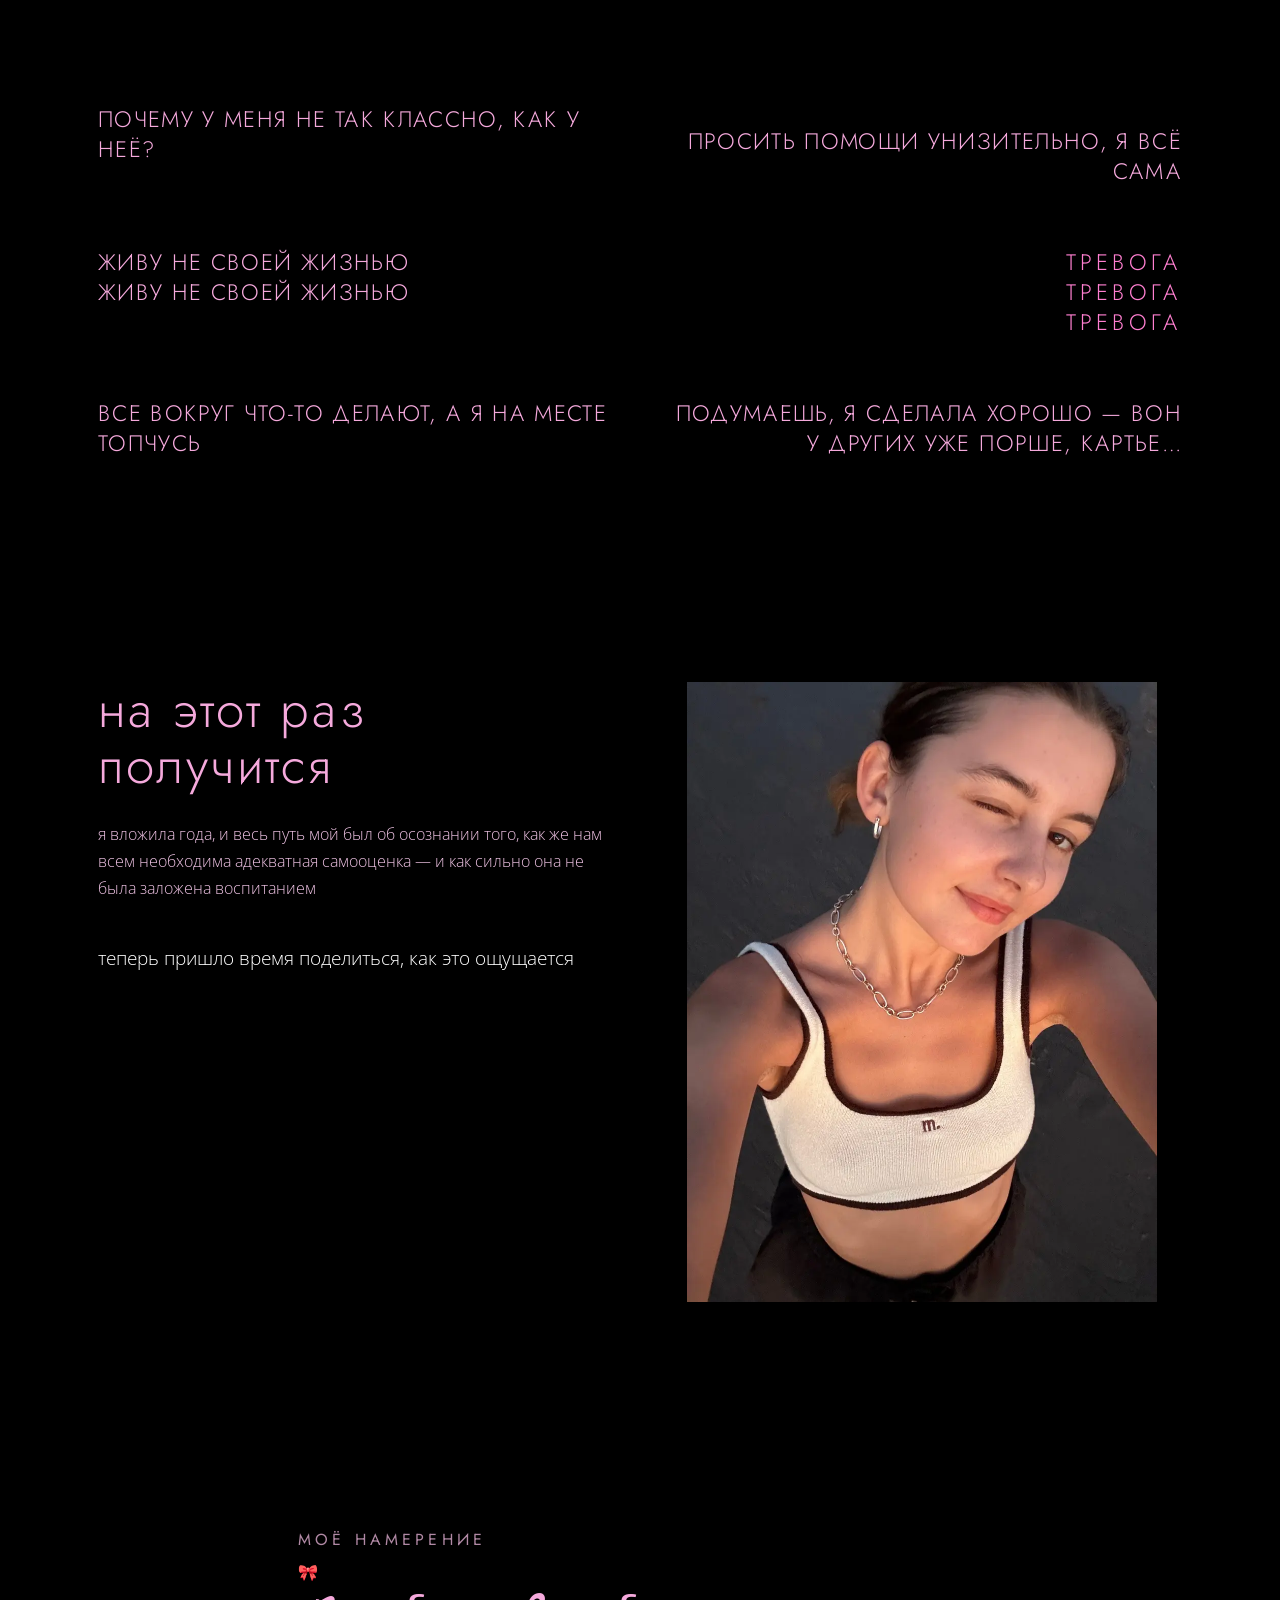
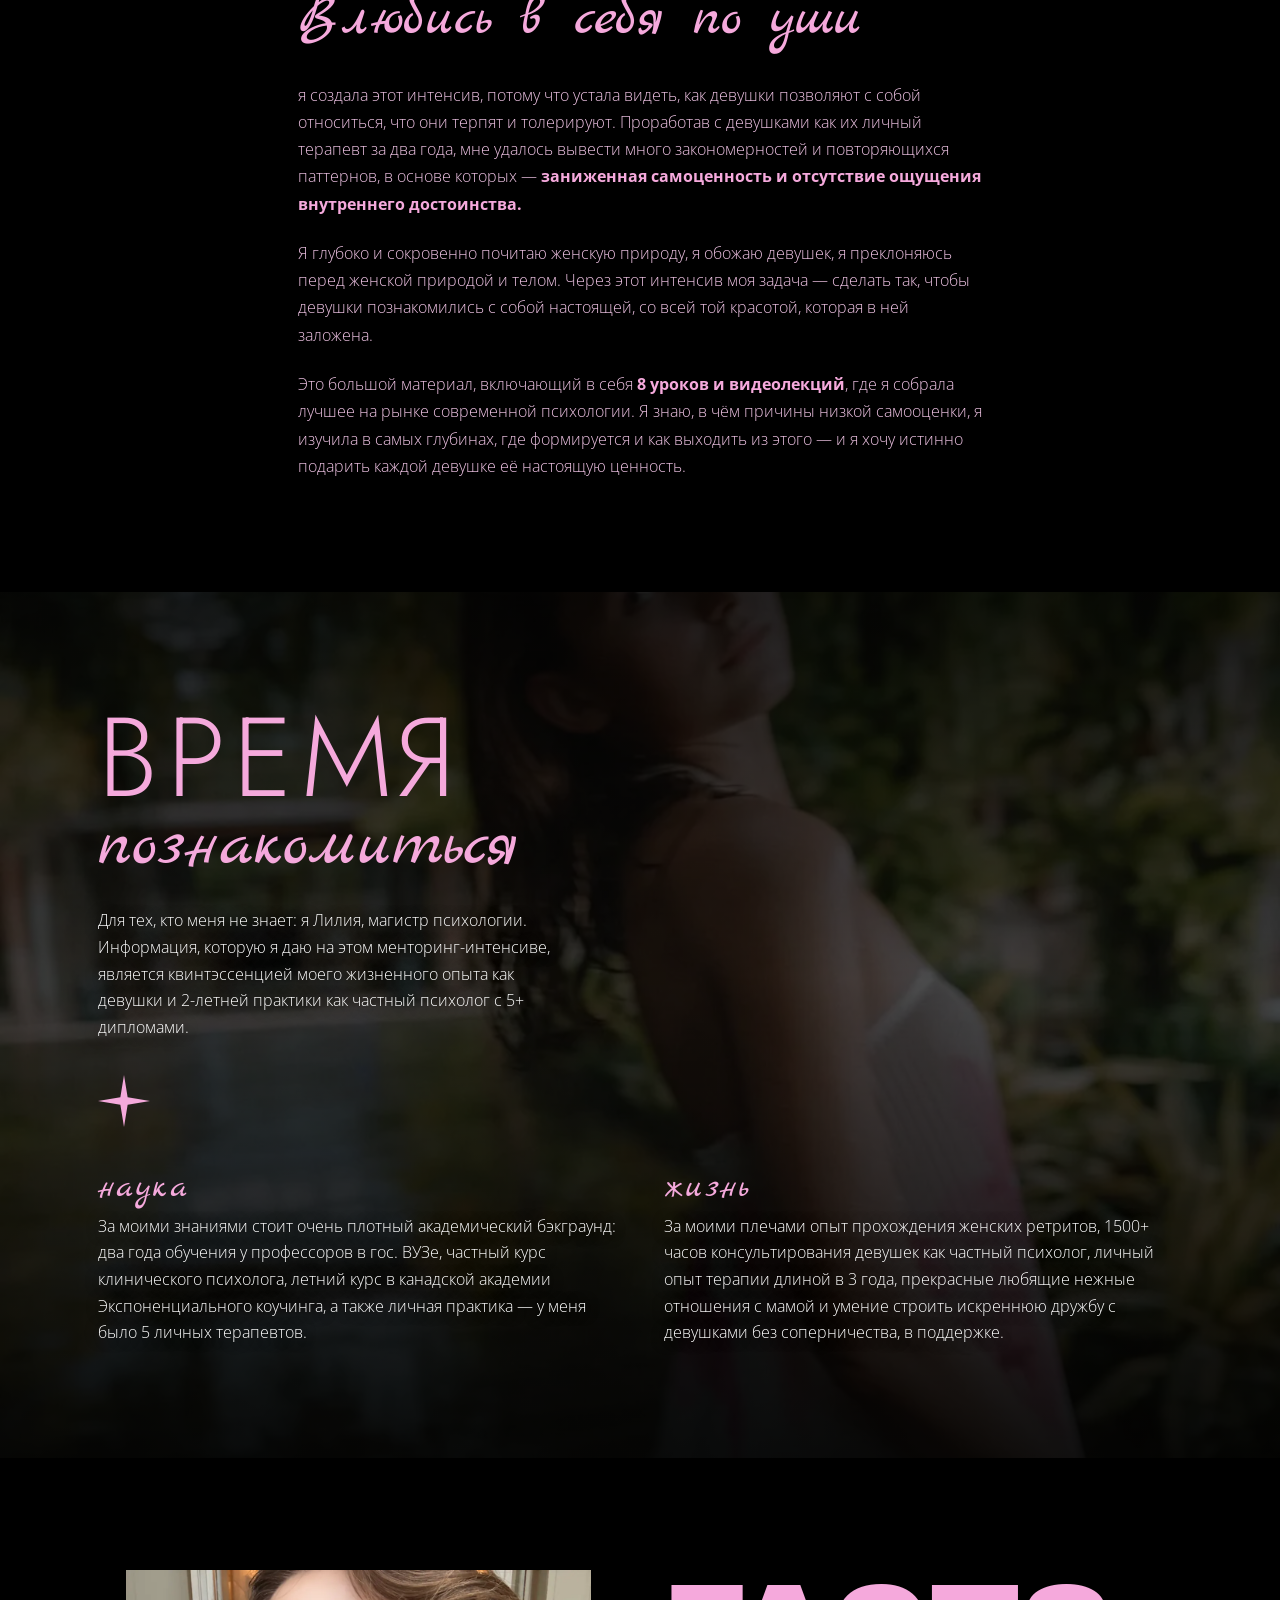
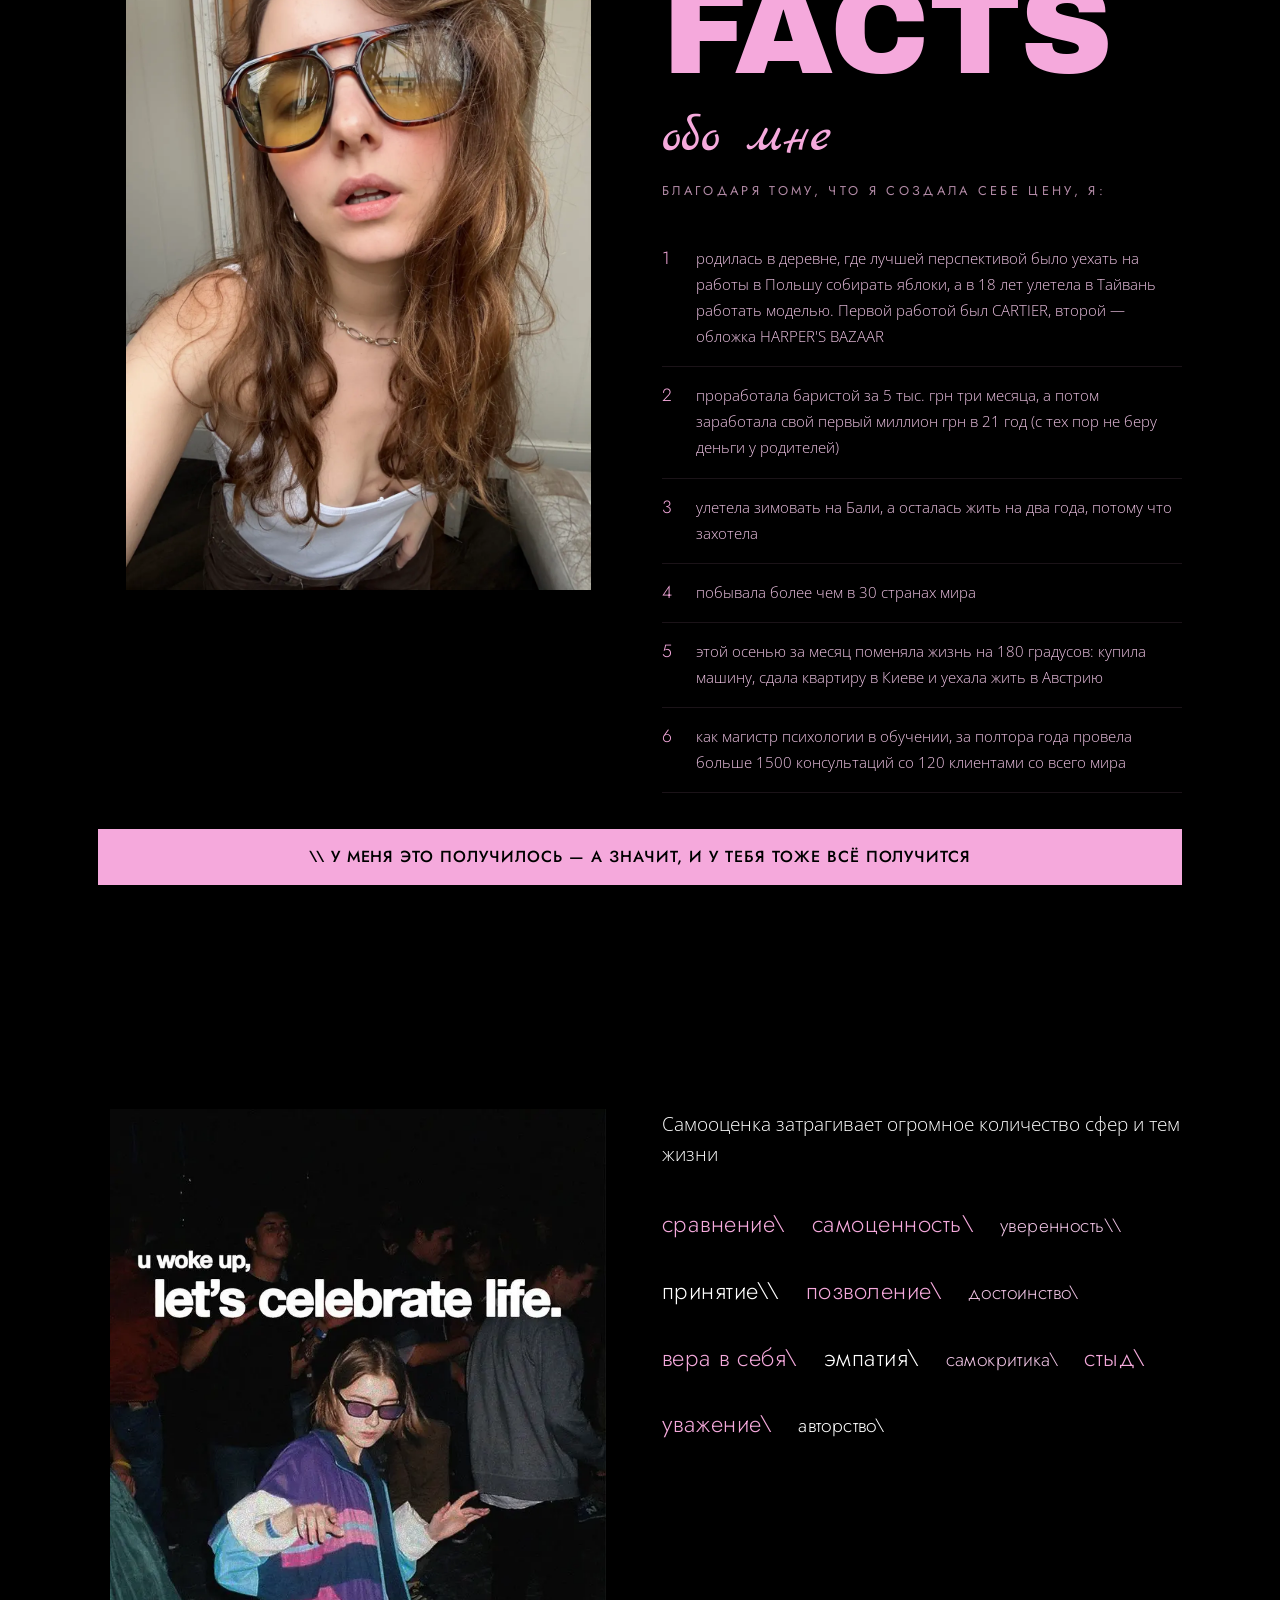
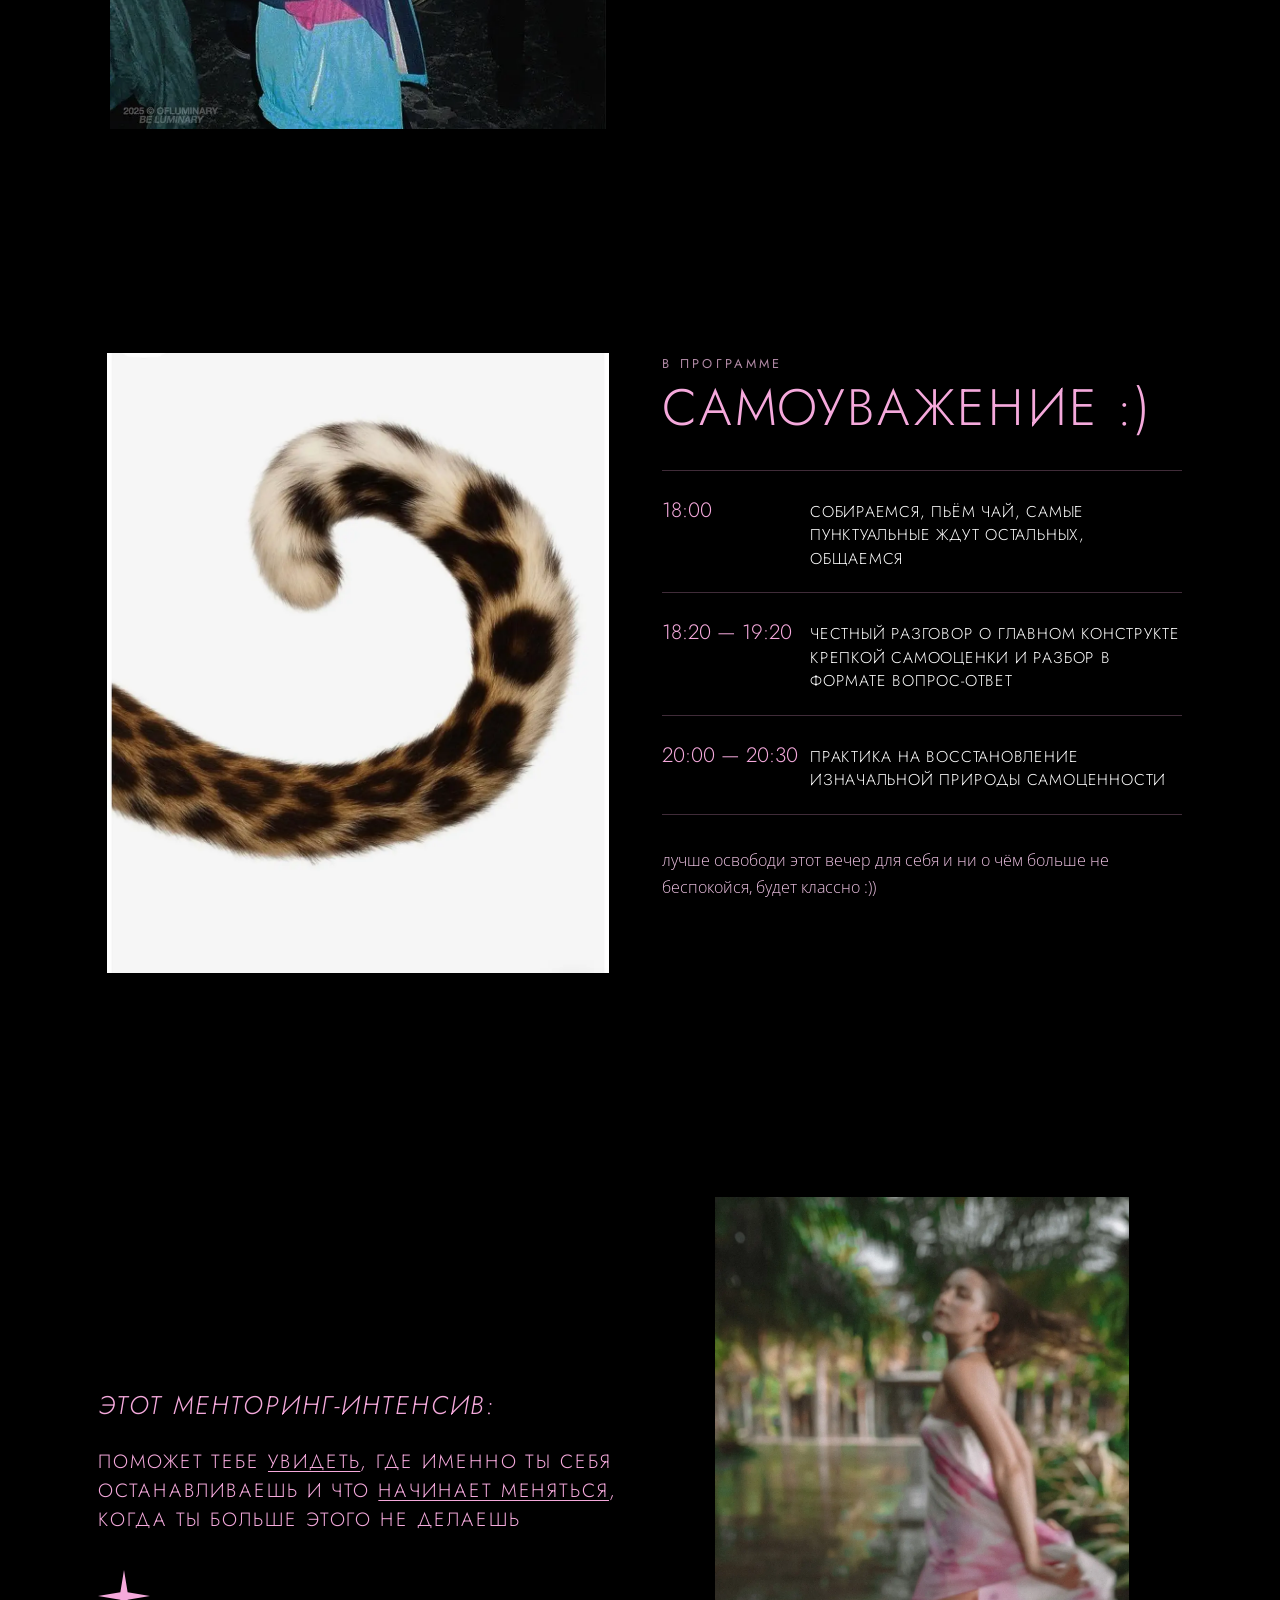
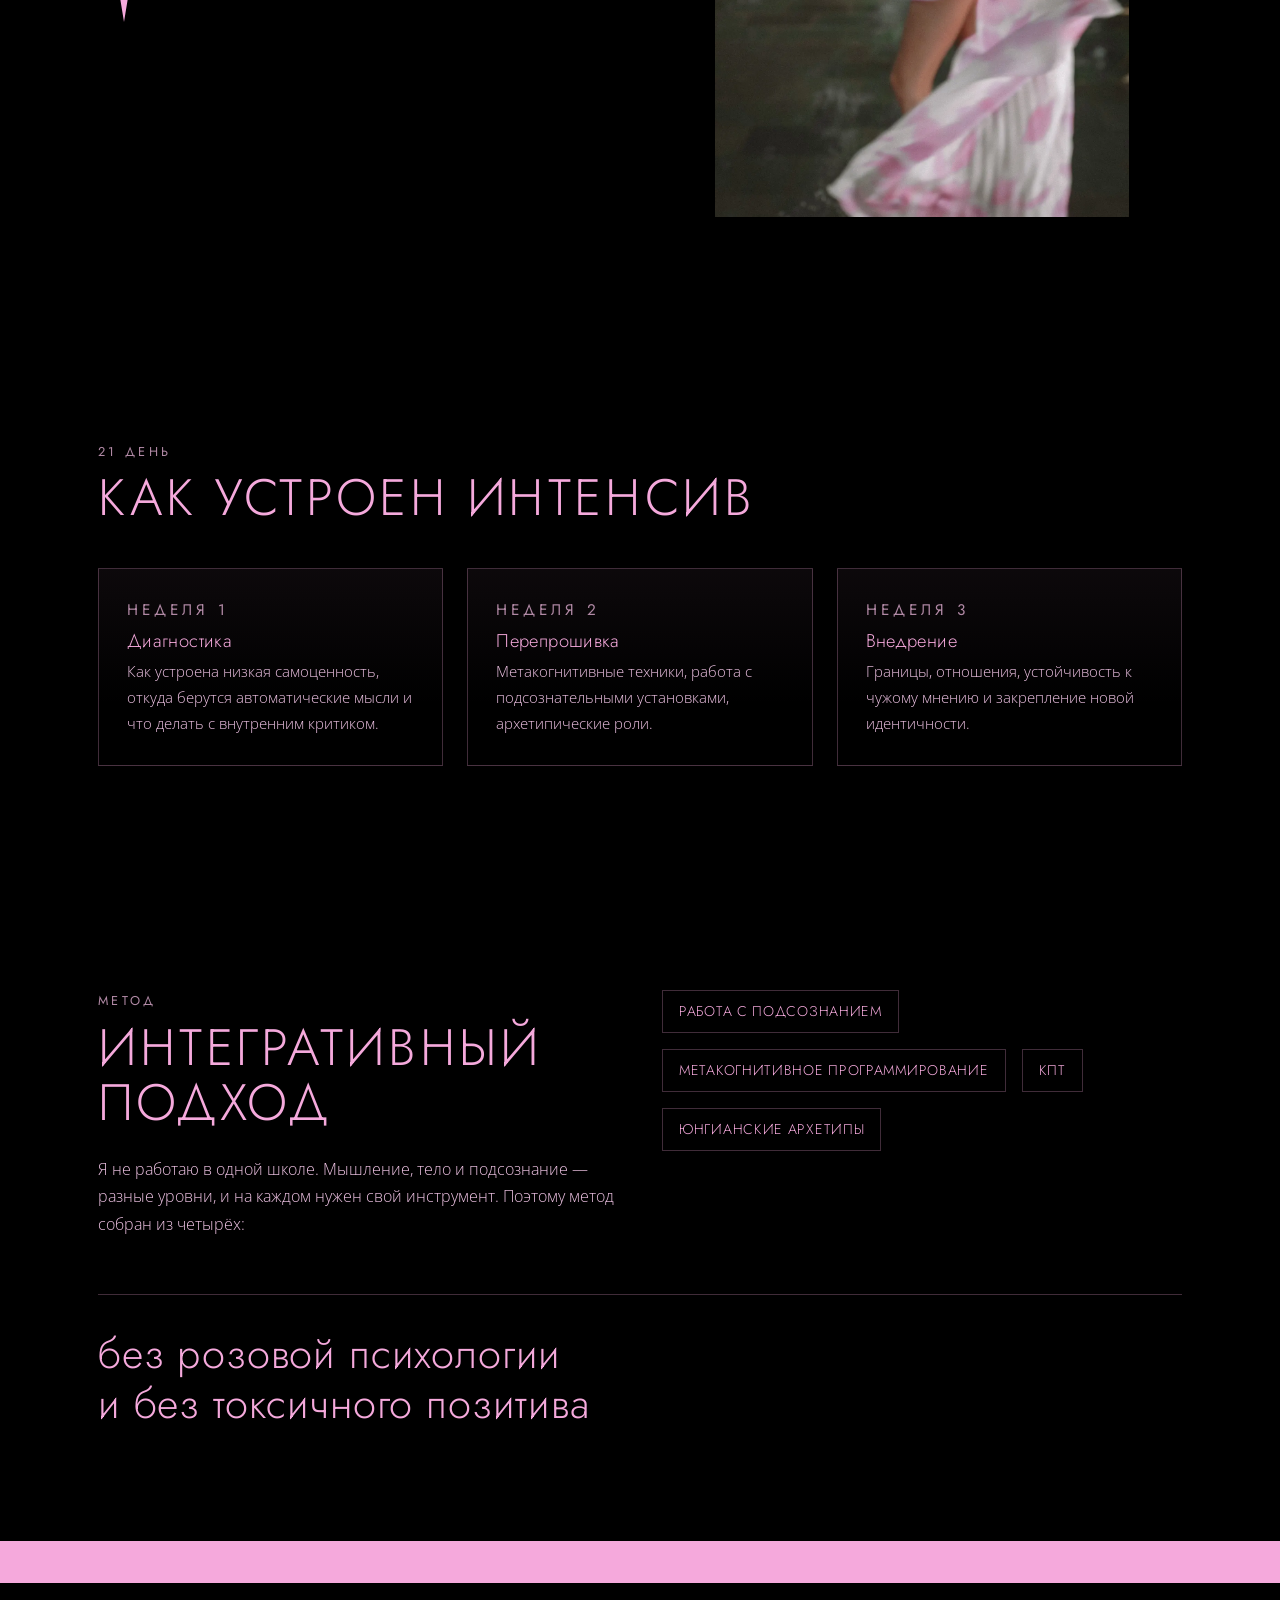
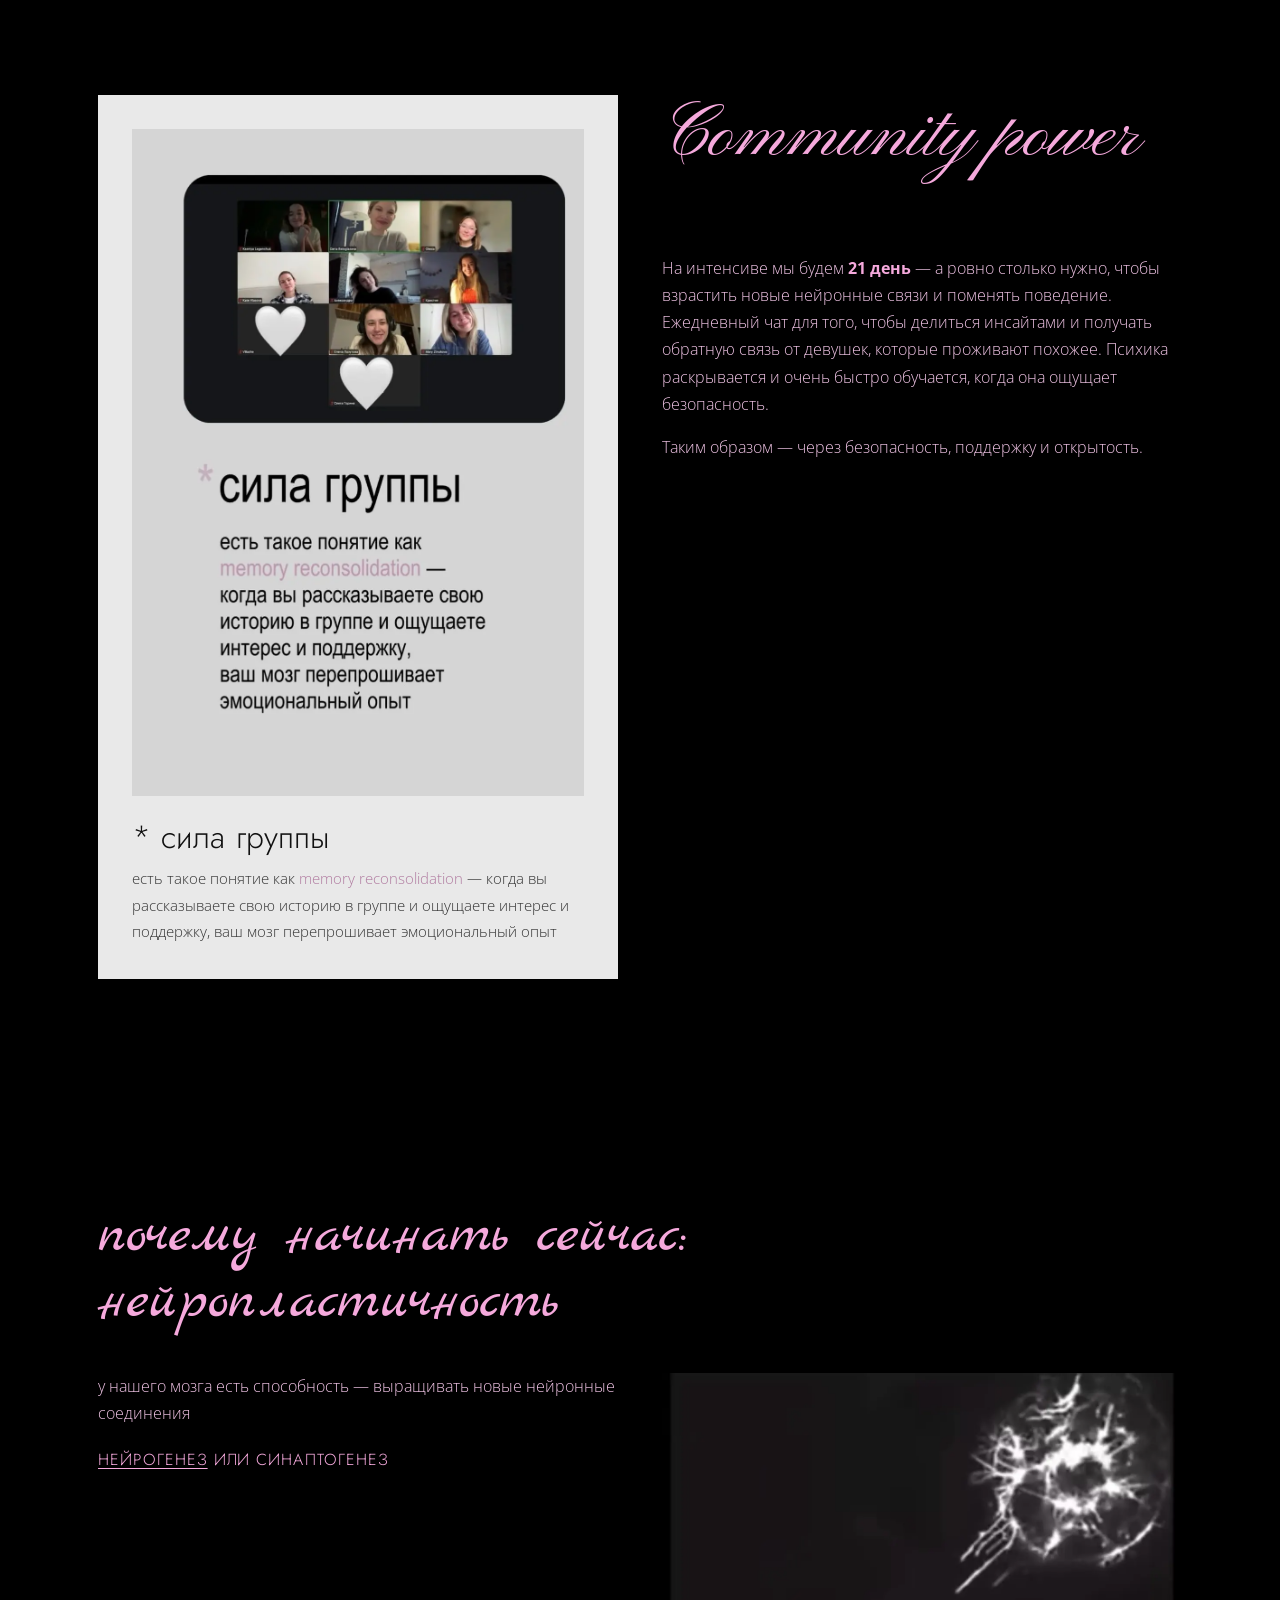
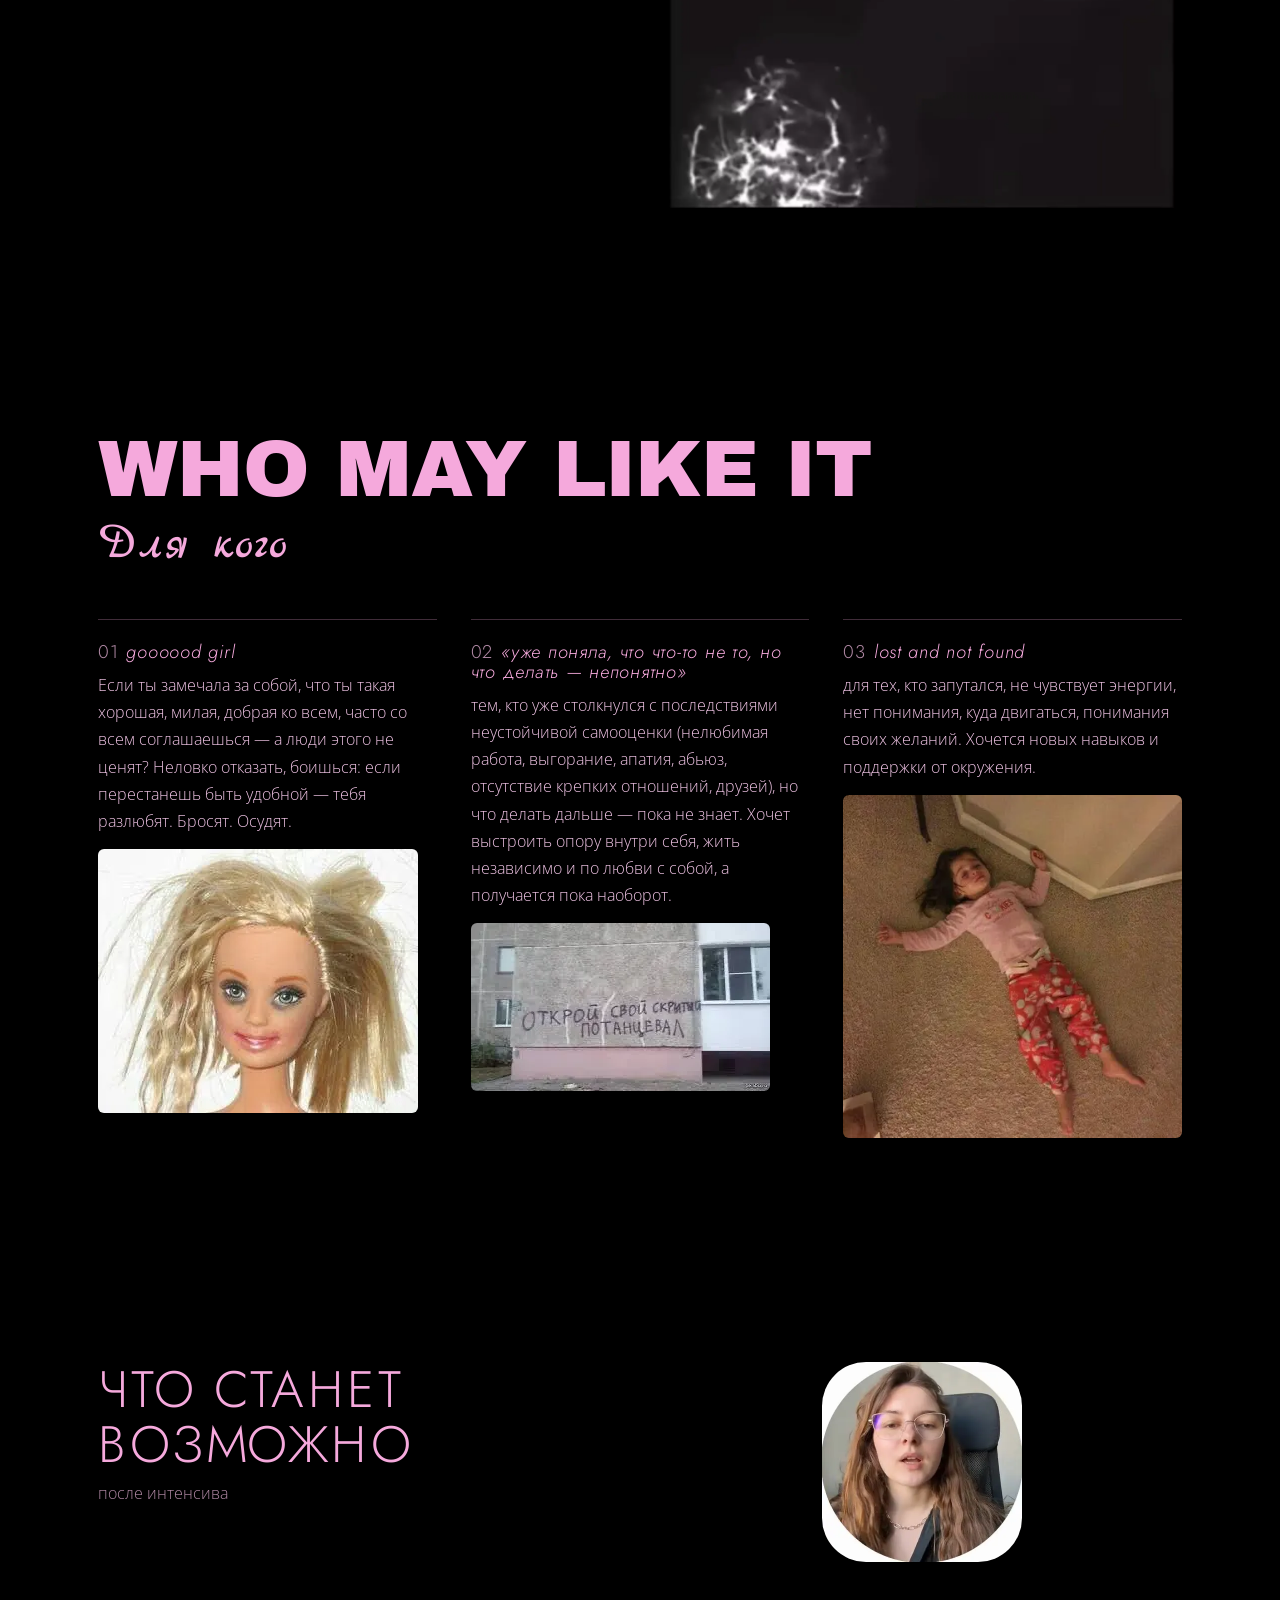
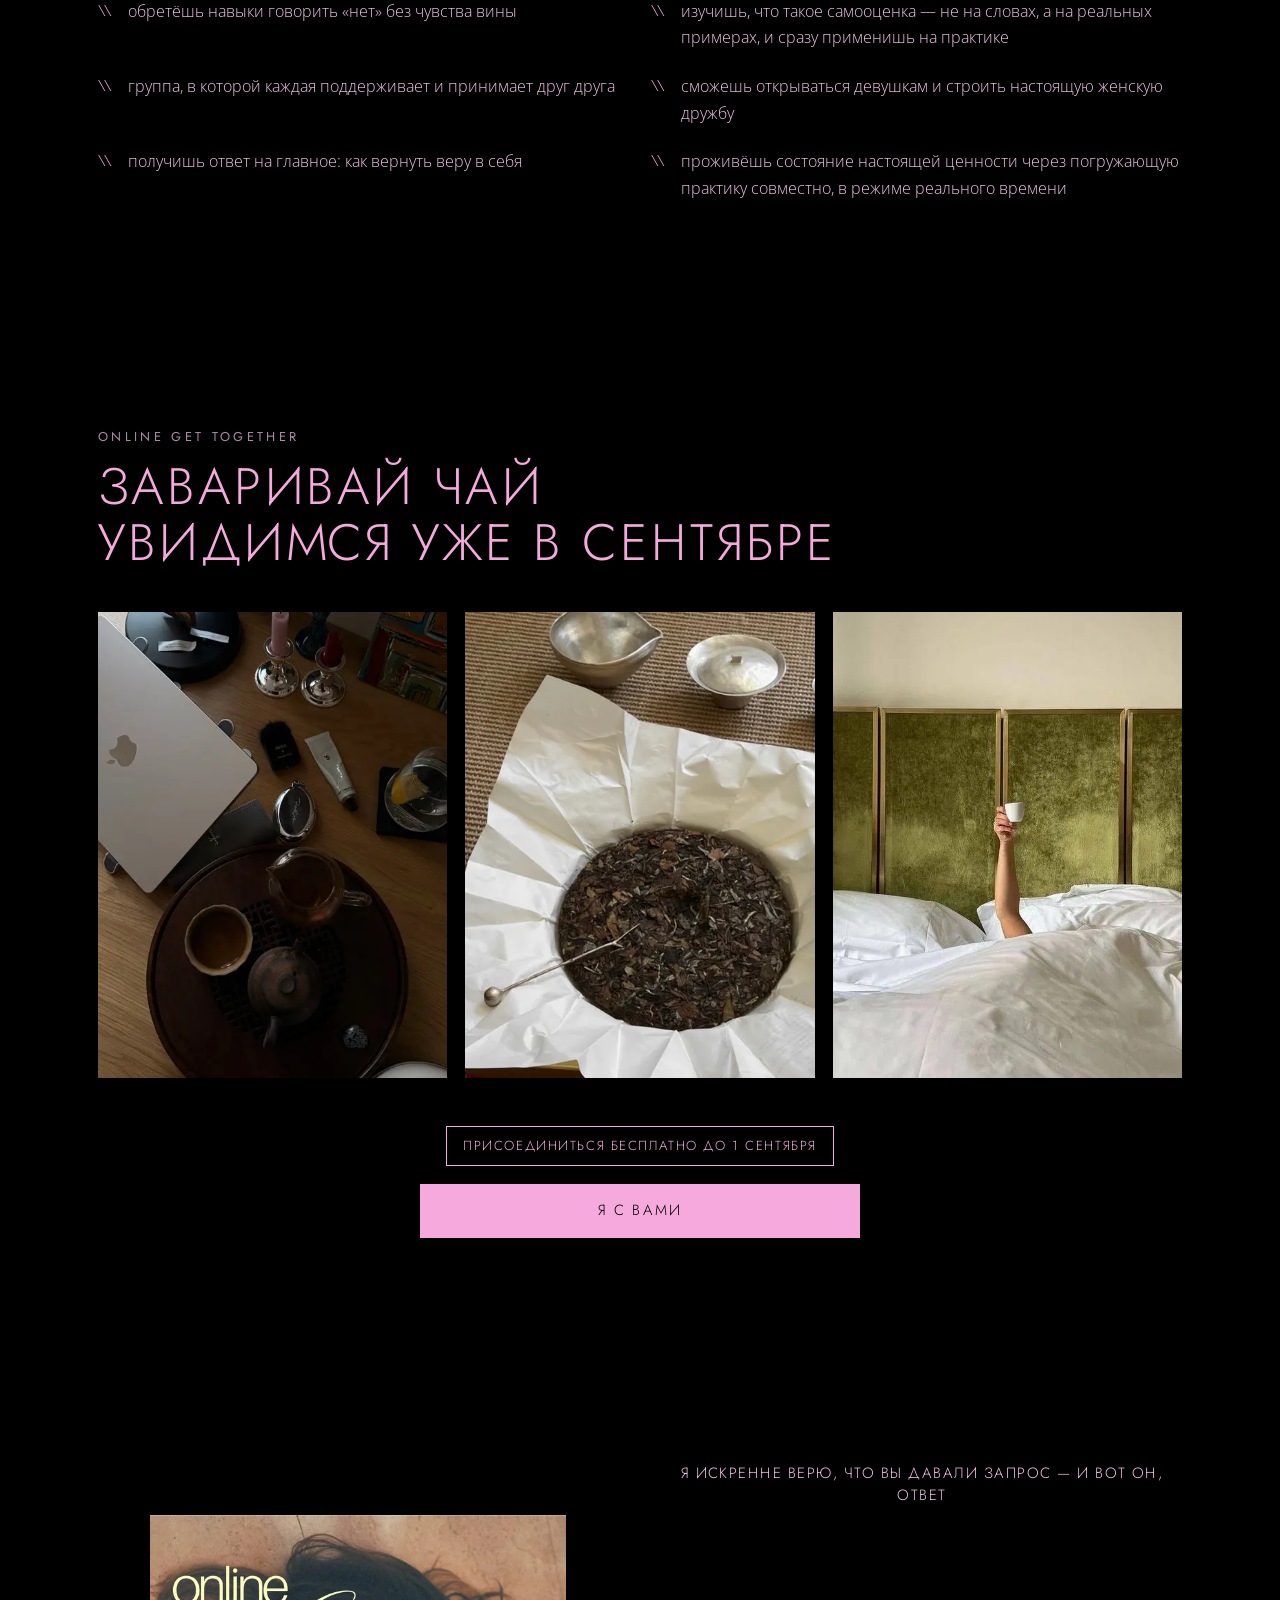
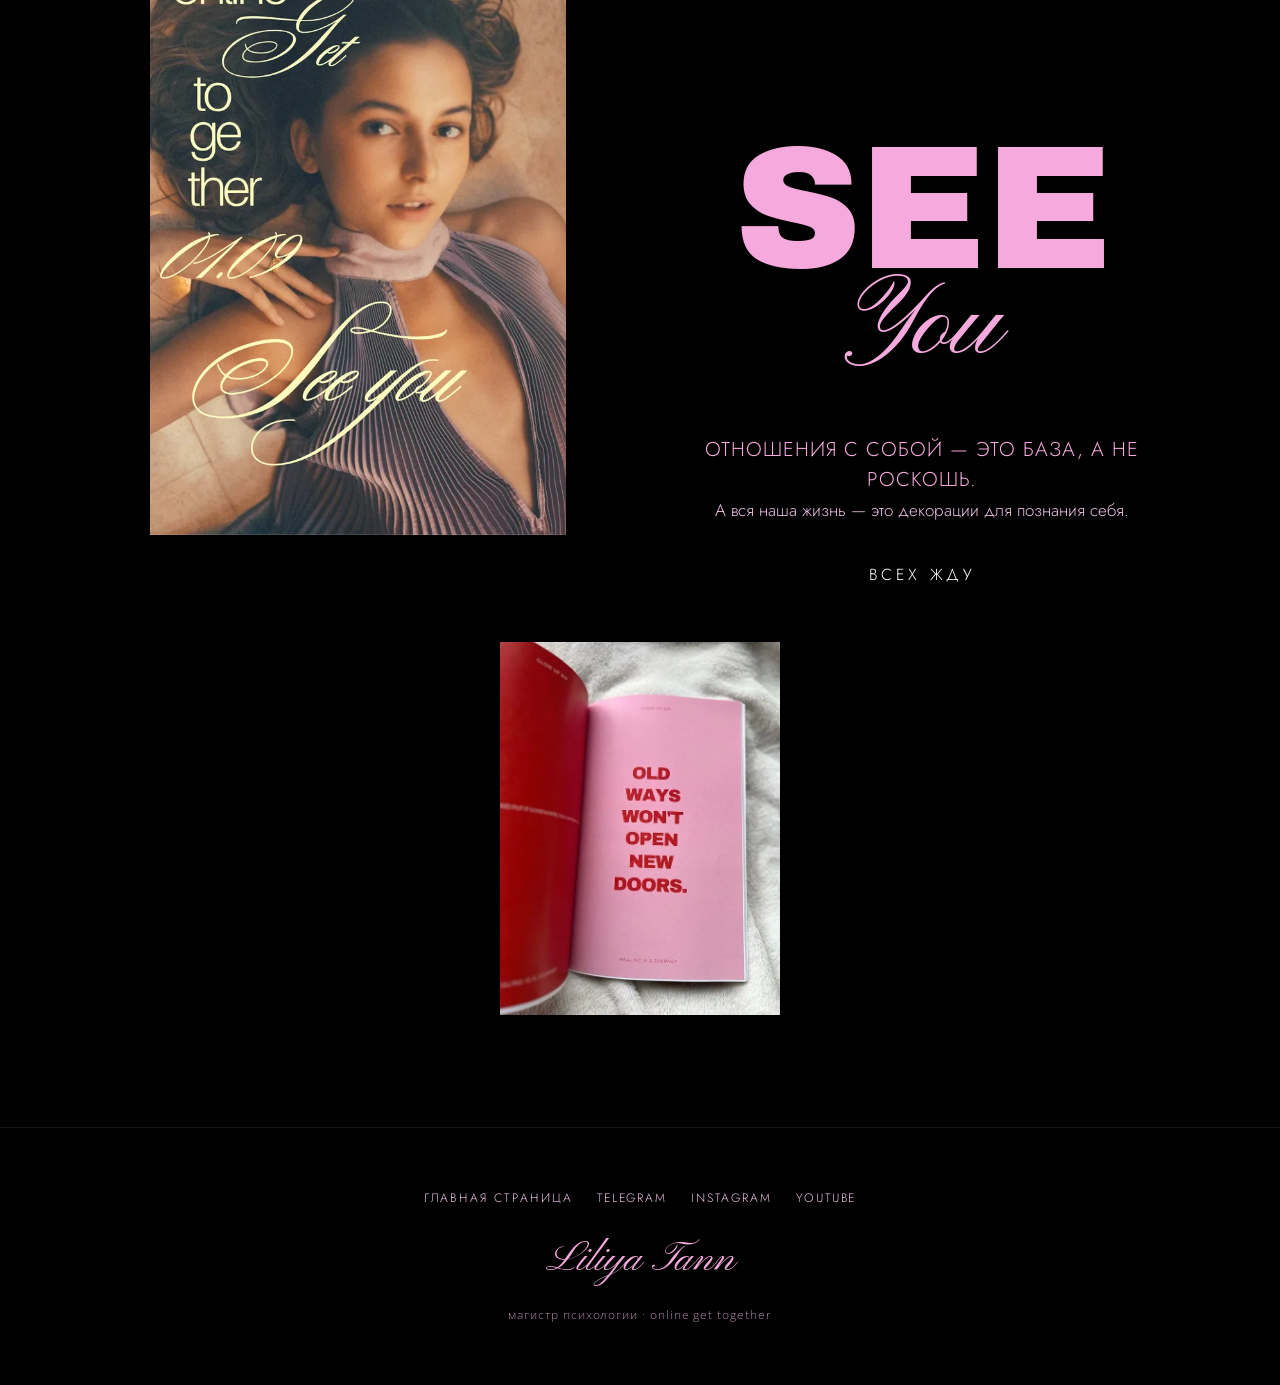
==== commit cf1ad34f: "education: блоки «Как устроен интенсив» и «Метод» из бизнес-плана — 21 день разбит на 3 недели: Диаг" ====
--- a/education/index.html
+++ b/education/index.html
@@ -22,7 +22,7 @@
 <link rel="preconnect" href="https://fonts.googleapis.com">
 <link rel="preconnect" href="https://fonts.gstatic.com" crossorigin>
 <link href="https://fonts.googleapis.com/css2?family=Jost:ital,wght@0,200;0,300;0,400;0,500;1,300;1,400&family=Open+Sans:wght@300;400;600;700&family=Marck+Script&family=Pinyon+Script&family=Archivo+Black&display=swap" rel="stylesheet">
-<link rel="stylesheet" href="/education/styles.css?v=12">
+<link rel="stylesheet" href="/education/styles.css?v=14">
 
 <script type="application/ld+json">
 {
@@ -343,6 +343,59 @@
   </div>
 </section>
 
+<!-- ============ КАК УСТРОЕН ИНТЕНСИВ ============ -->
+<section>
+  <div class="wrap">
+    <p class="eyebrow reveal">21 день</p>
+    <h2 class="reveal" style="margin-top:8px">Как устроен интенсив</h2>
+
+    <div class="cards cards--3 reveal" style="margin-top:clamp(24px,5vw,42px)">
+      <div class="card">
+        <p class="eyebrow">Неделя 1</p>
+        <h4 style="margin-top:8px">Диагностика</h4>
+        <p>Как устроена низкая самоценность, откуда берутся автоматические мысли
+          и что делать с внутренним критиком.</p>
+      </div>
+      <div class="card">
+        <p class="eyebrow">Неделя 2</p>
+        <h4 style="margin-top:8px">Перепрошивка</h4>
+        <p>Метакогнитивные техники, работа с подсознательными установками,
+          архетипические роли.</p>
+      </div>
+      <div class="card">
+        <p class="eyebrow">Неделя 3</p>
+        <h4 style="margin-top:8px">Внедрение</h4>
+        <p>Границы, отношения, устойчивость к чужому мнению
+          и закрепление новой идентичности.</p>
+      </div>
+    </div>
+  </div>
+</section>
+
+<!-- ============ МЕТОД ============ -->
+<section>
+  <div class="wrap">
+    <div class="duo duo--top">
+      <div>
+        <p class="eyebrow reveal">Метод</p>
+        <h2 class="reveal" style="margin-top:8px">Интегративный подход</h2>
+        <p class="reveal" style="margin-top:clamp(16px,3.4vw,26px)">
+          Я не работаю в одной школе. Мышление, тело и подсознание — разные уровни,
+          и на каждом нужен свой инструмент. Поэтому метод собран из четырёх:
+        </p>
+      </div>
+      <ul class="method__list reveal">
+        <li>Работа с подсознанием</li>
+        <li>Метакогнитивное программирование</li>
+        <li>КПТ</li>
+        <li>Юнгианские архетипы</li>
+      </ul>
+    </div>
+
+    <p class="method__claim reveal">без розовой психологии<br>и без токсичного позитива</p>
+  </div>
+</section>
+
 <!-- ============ COMMUNITY POWER ============ -->
 <div class="ticker" aria-hidden="true"><span>COMMUNITY POWER · COMMUNITY POWER · COMMUNITY POWER · COMMUNITY POWER · COMMUNITY POWER · COMMUNITY POWER ·&nbsp;</span></div>
 
--- a/education/styles.css
+++ b/education/styles.css
@@ -356,6 +356,33 @@
 .card p { font-size: clamp(.86rem, 2.85vw, .96rem); }
 .card img { margin-top: 14px; }
 
+/* ---------- Метод ---------- */
+
+.method__list { display: flex; flex-wrap: wrap; gap: clamp(10px, 2.4vw, 16px); align-self: start; }
+.method__list li {
+  list-style: none;
+  border: 1px solid var(--rule);
+  padding: 11px 16px;
+  font-family: var(--f-display);
+  text-transform: uppercase;
+  letter-spacing: .05em;
+  font-size: clamp(.74rem, 2.6vw, .88rem);
+  line-height: 1.35;
+  color: var(--pink);
+}
+
+.method__claim {
+  margin-top: clamp(30px, 6vw, 56px);
+  padding-top: clamp(22px, 4vw, 34px);
+  border-top: 1px solid var(--rule);
+  font-family: var(--f-display);
+  font-size: clamp(1.3rem, 5.4vw, 2.6rem);
+  line-height: 1.2;
+  letter-spacing: .02em;
+  color: var(--pink);
+  text-transform: lowercase;
+}
+
 /* ---------- Community power ---------- */
 
 .power__paper { background: var(--paper); color: #111; padding: clamp(20px, 4.4vw, 34px); }
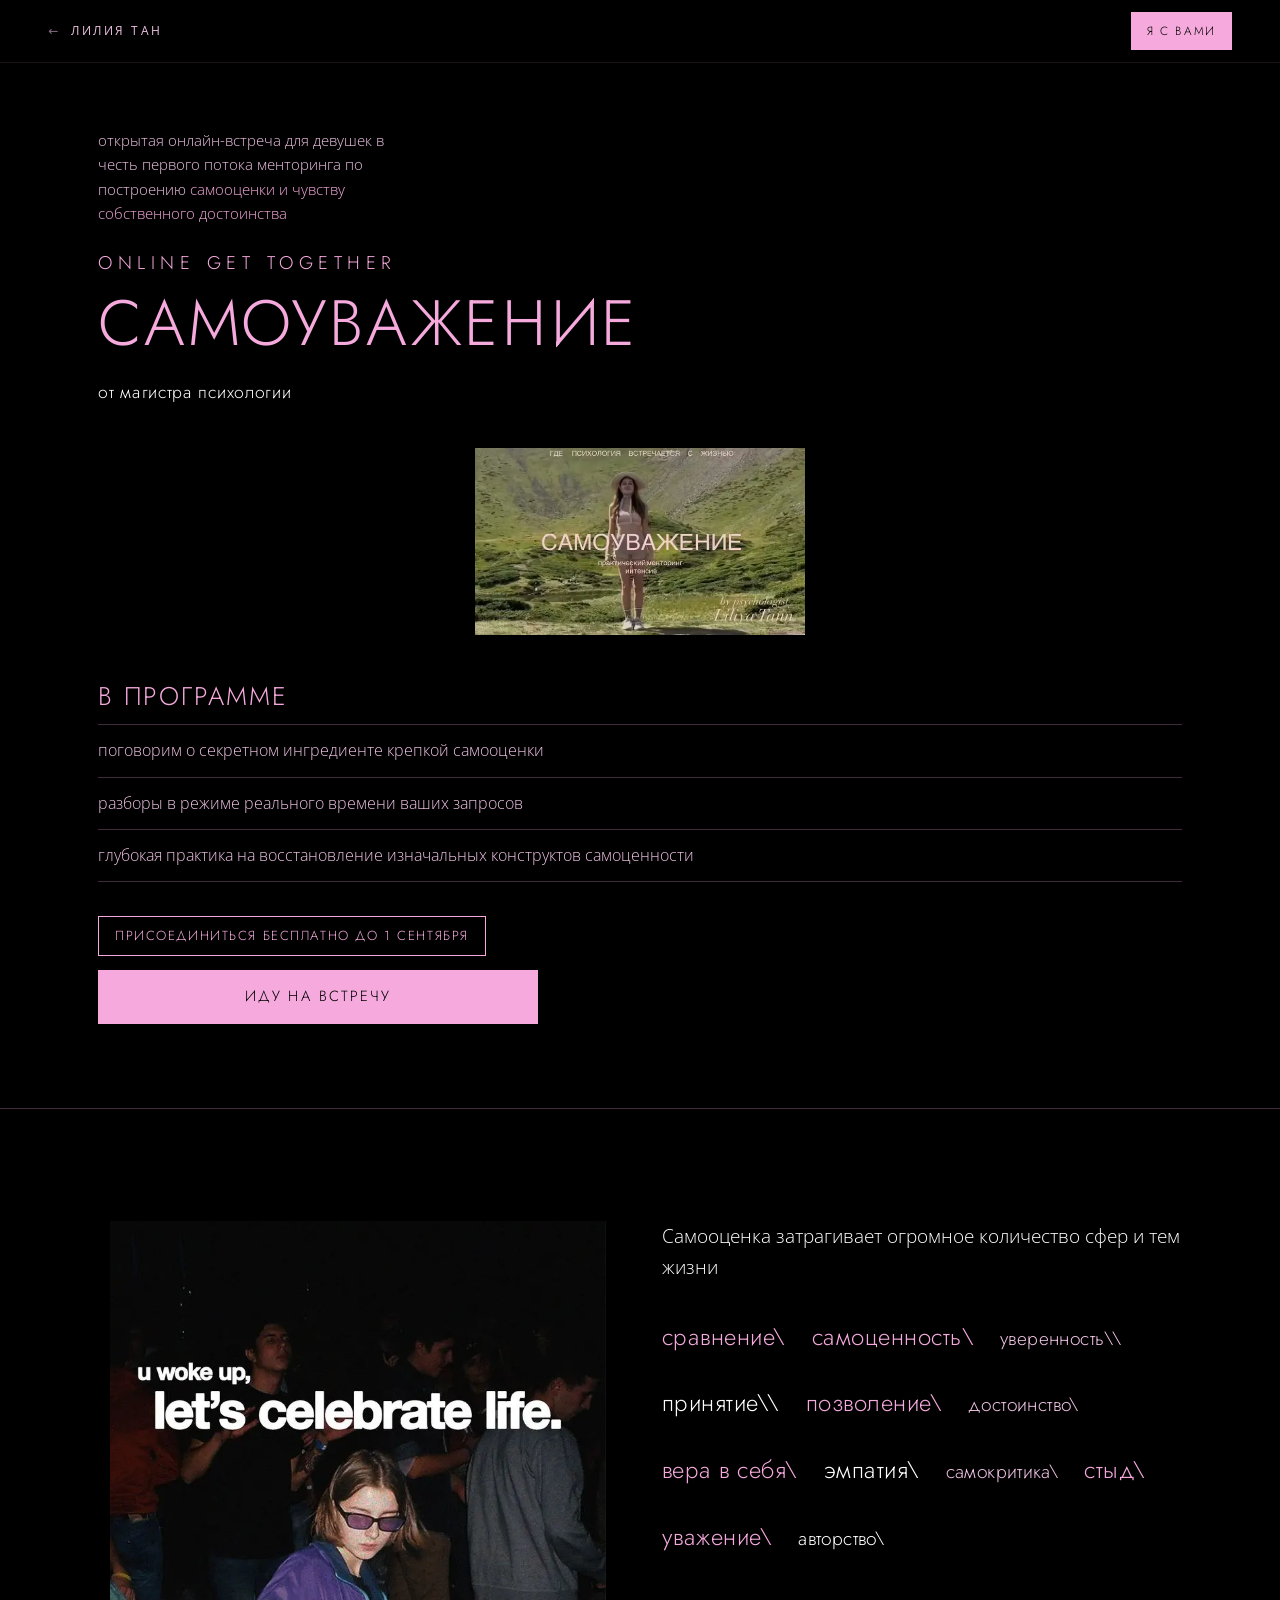
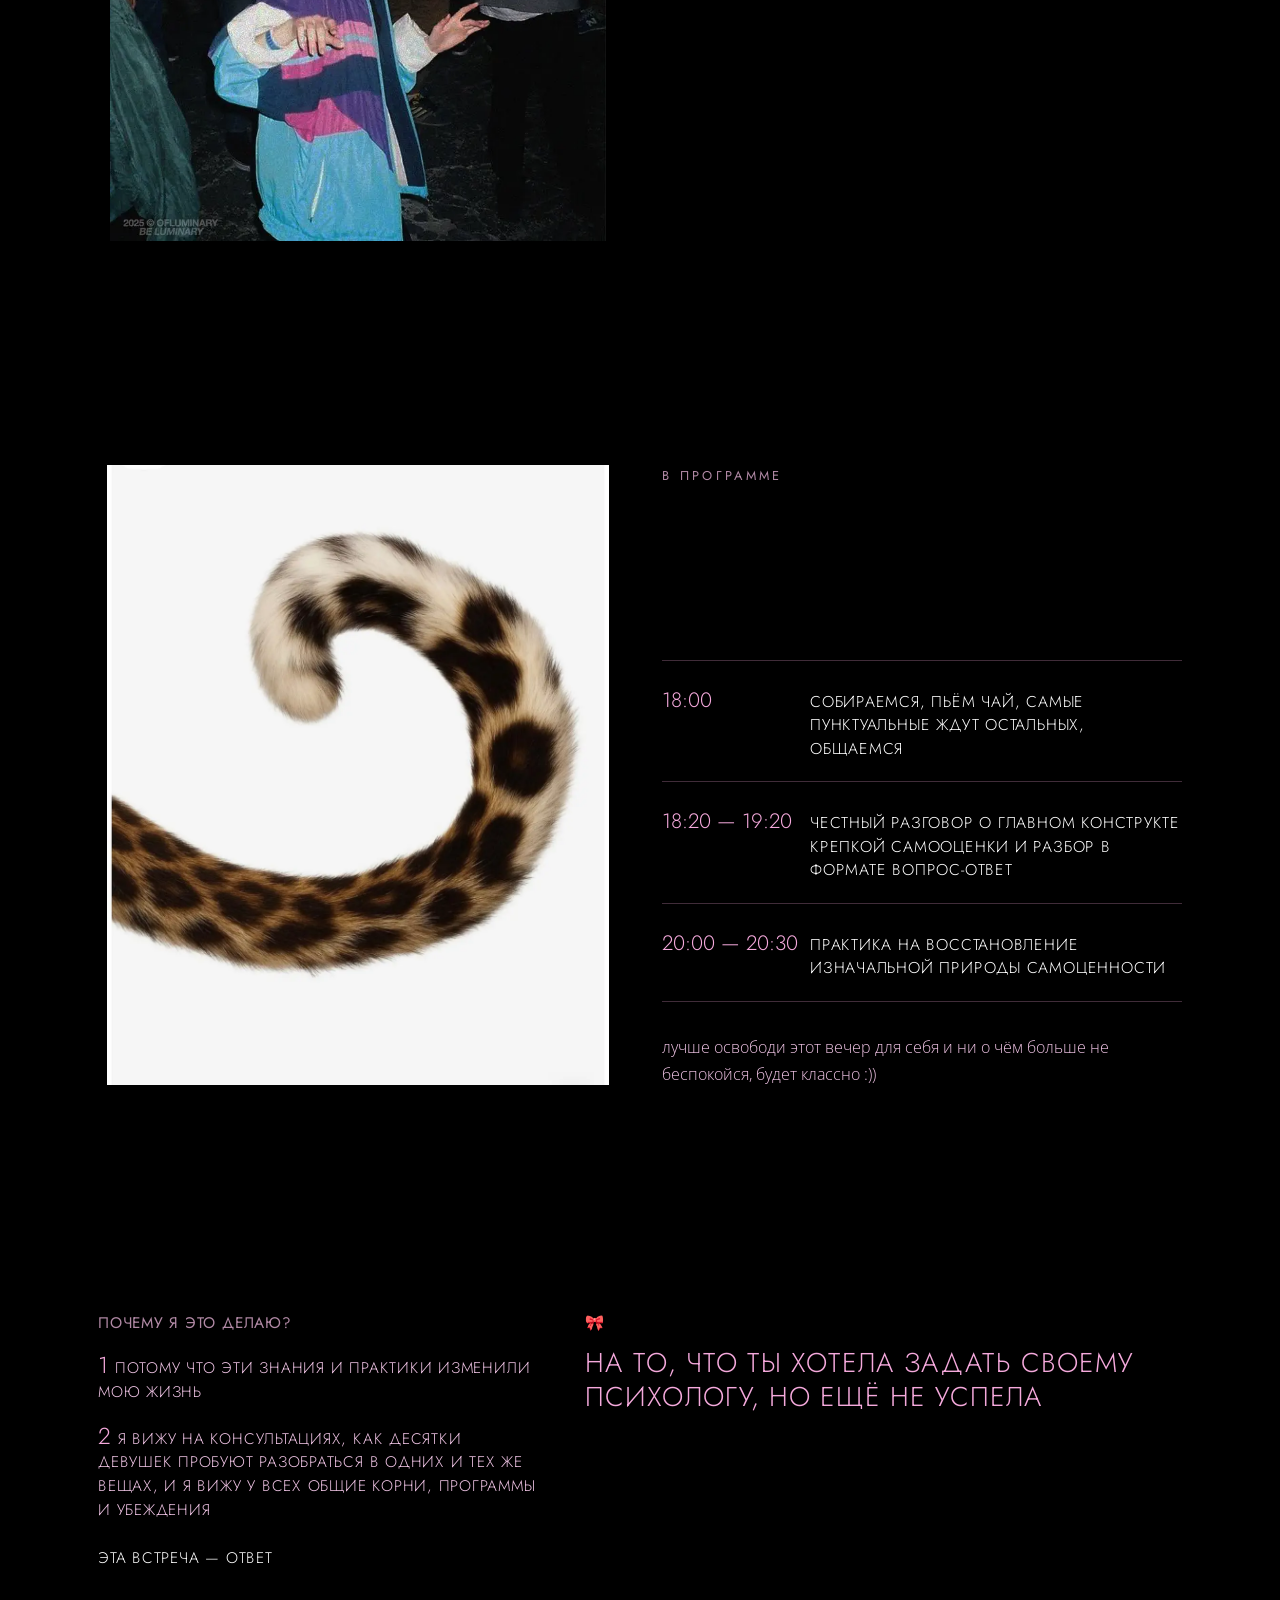
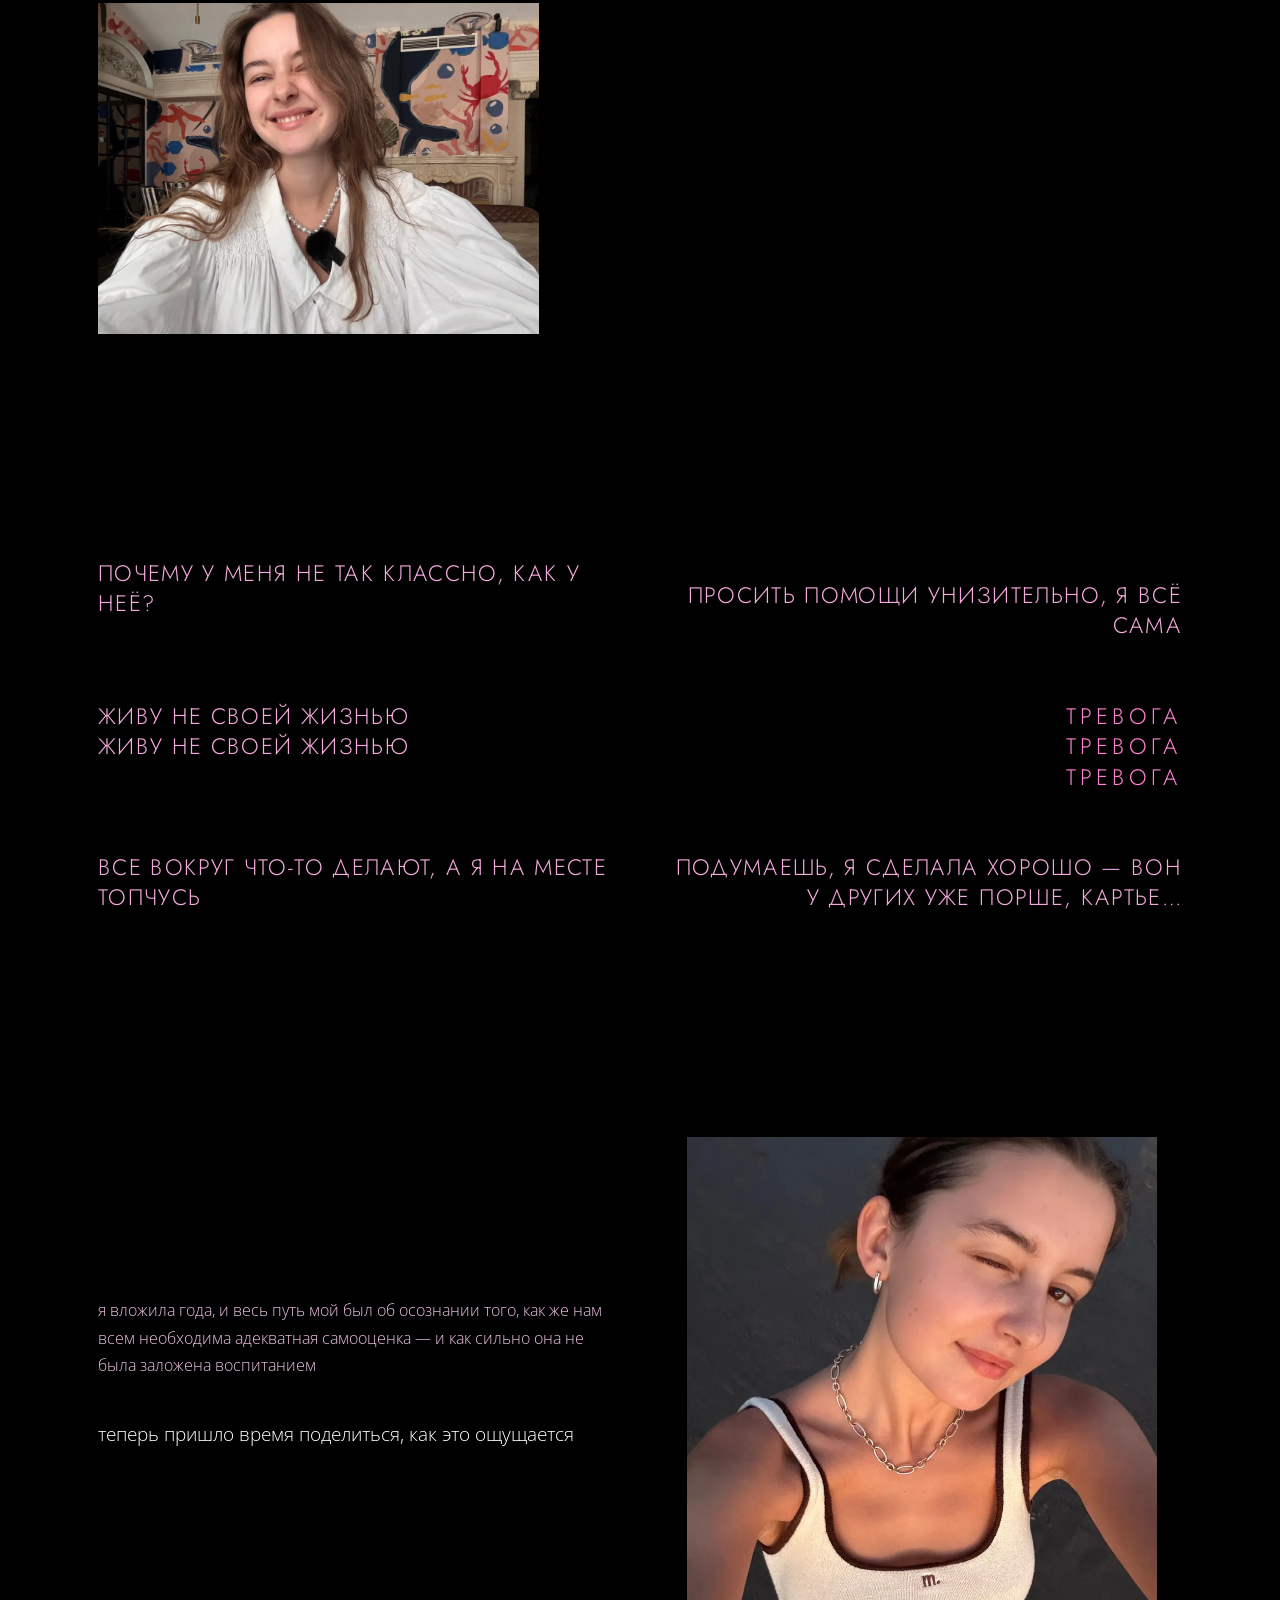
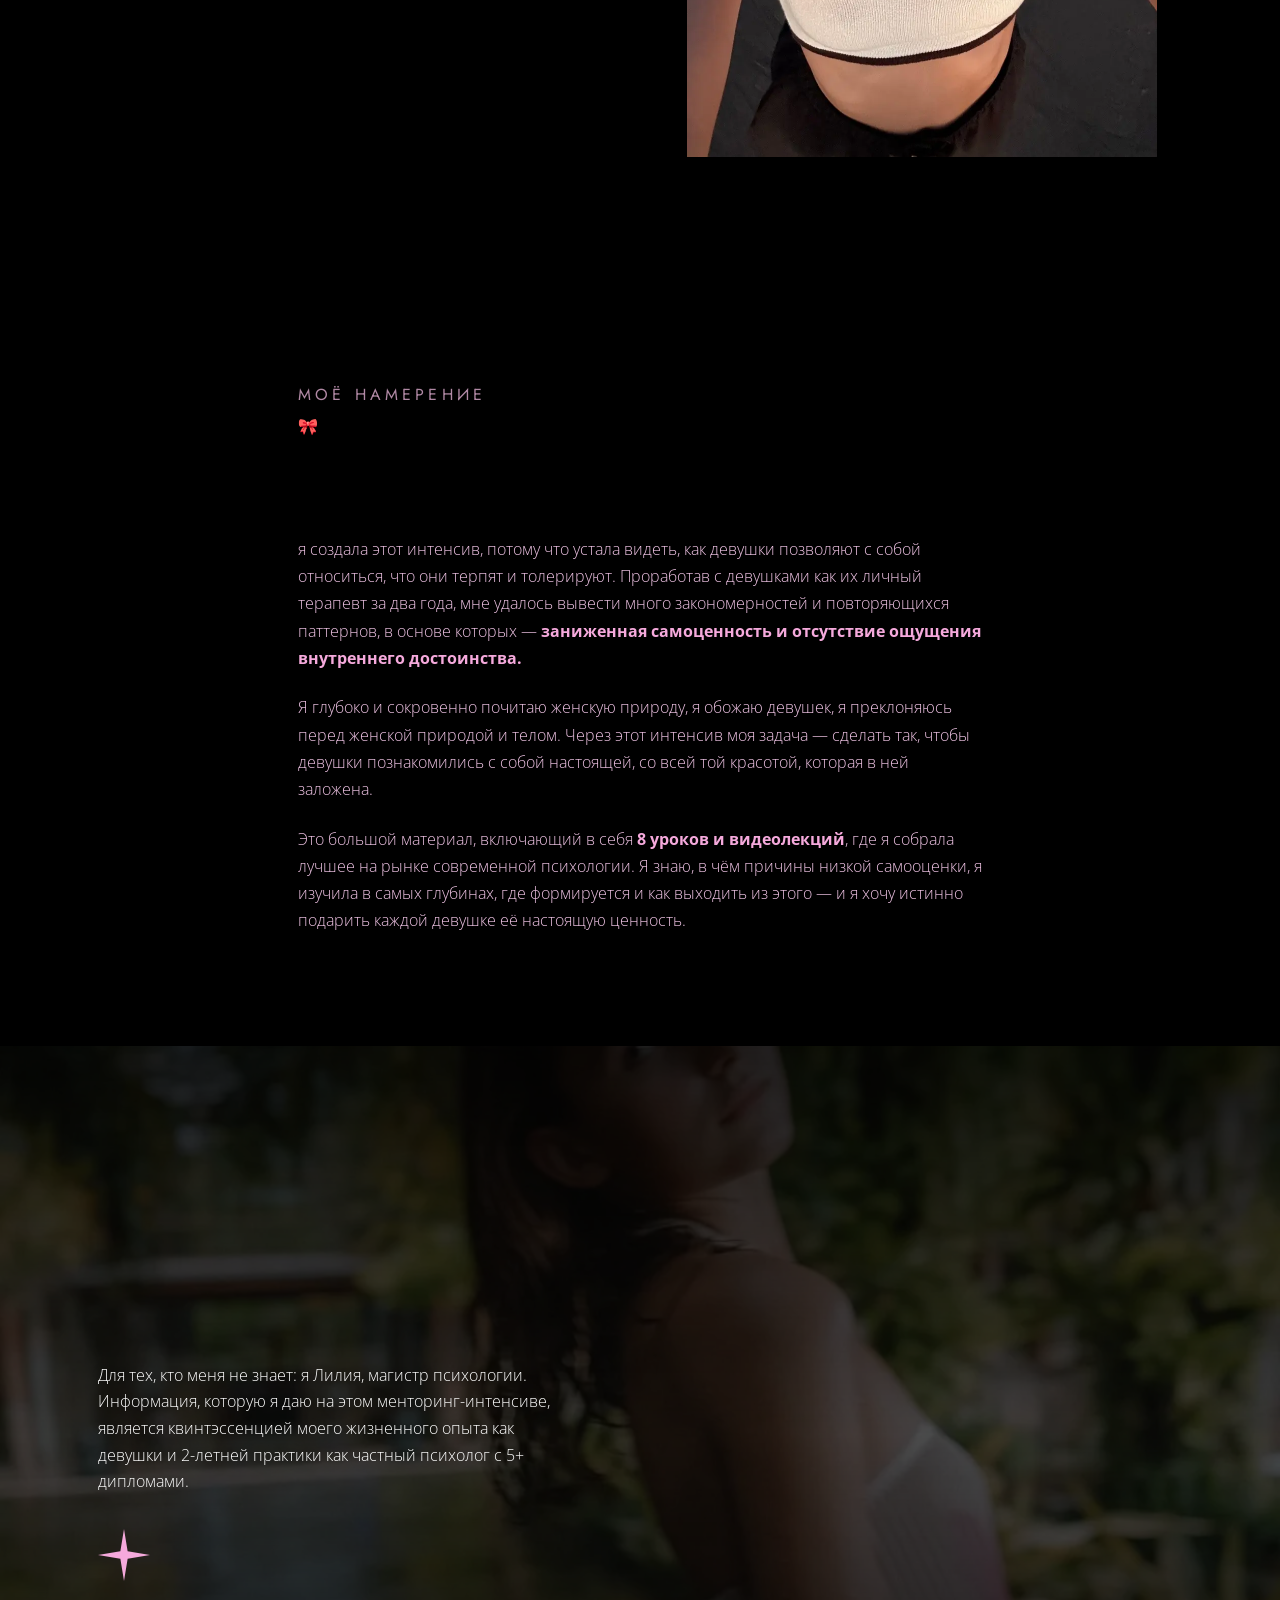
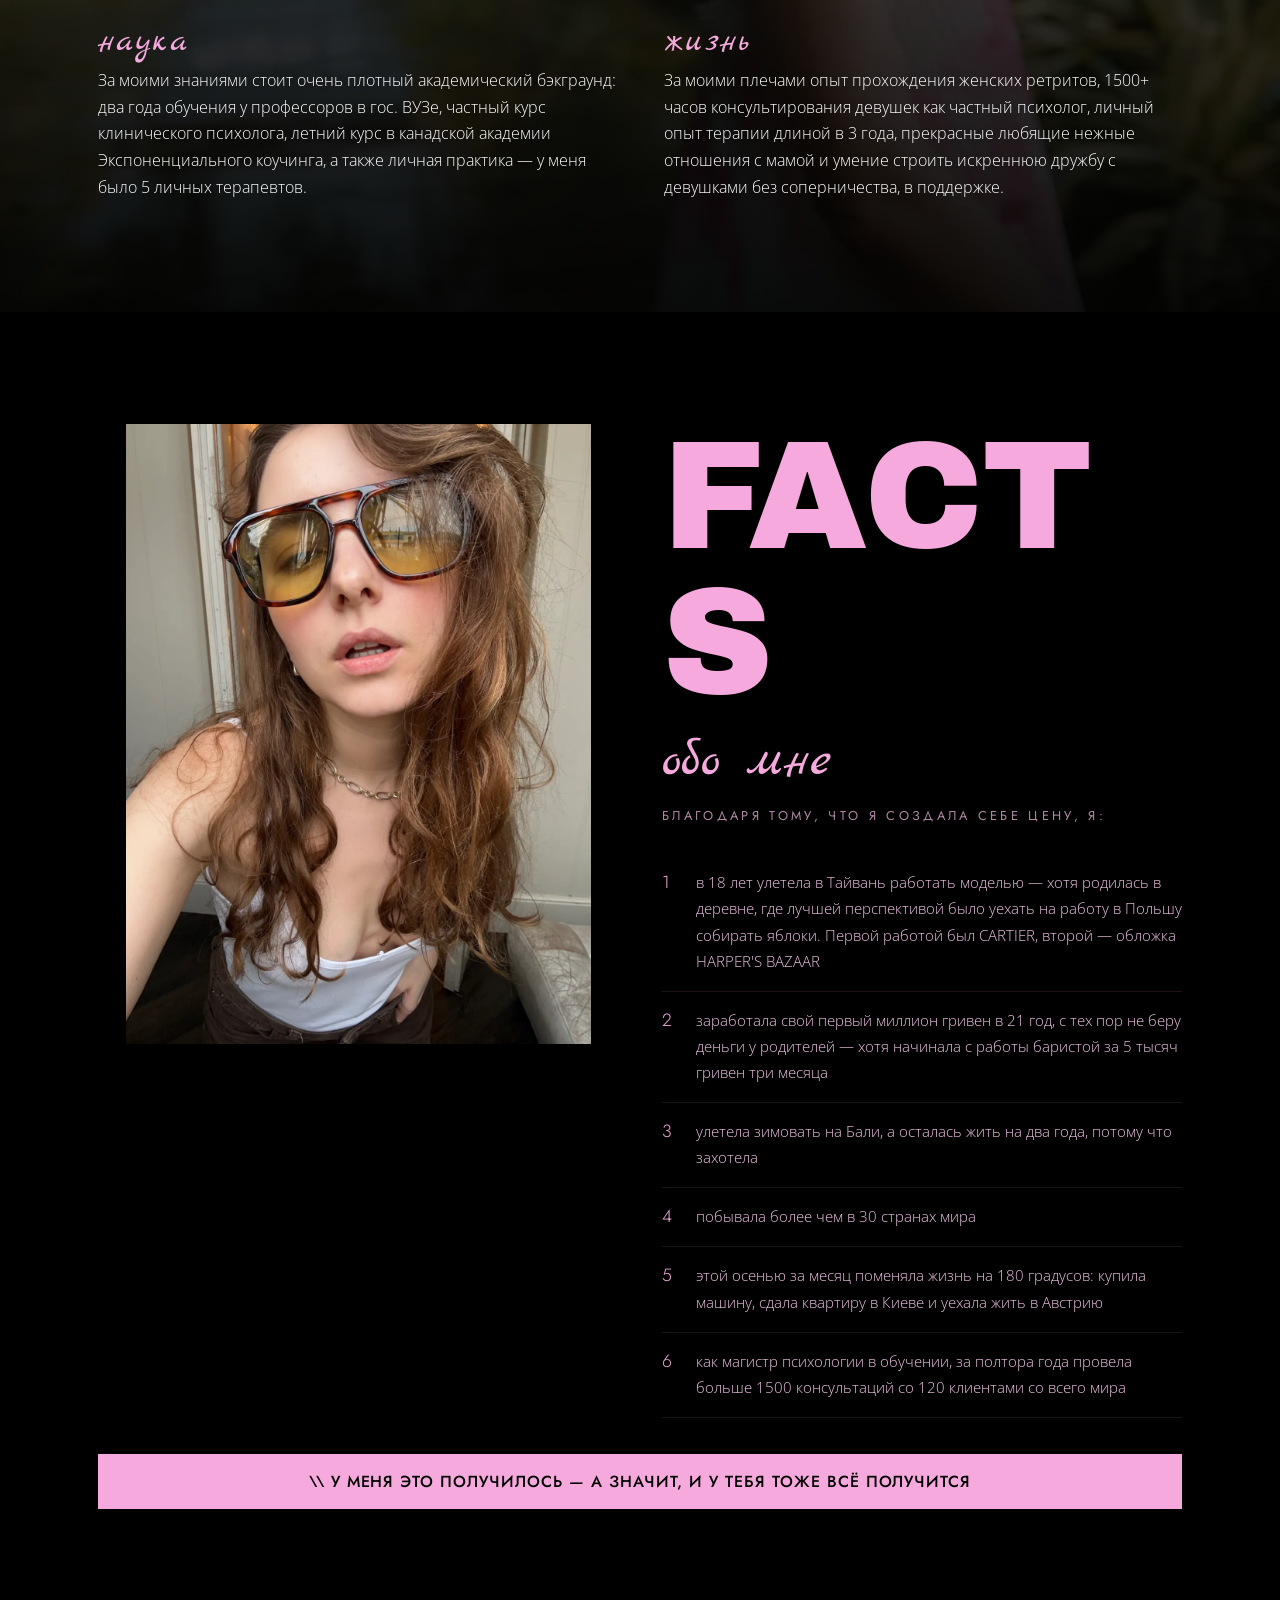
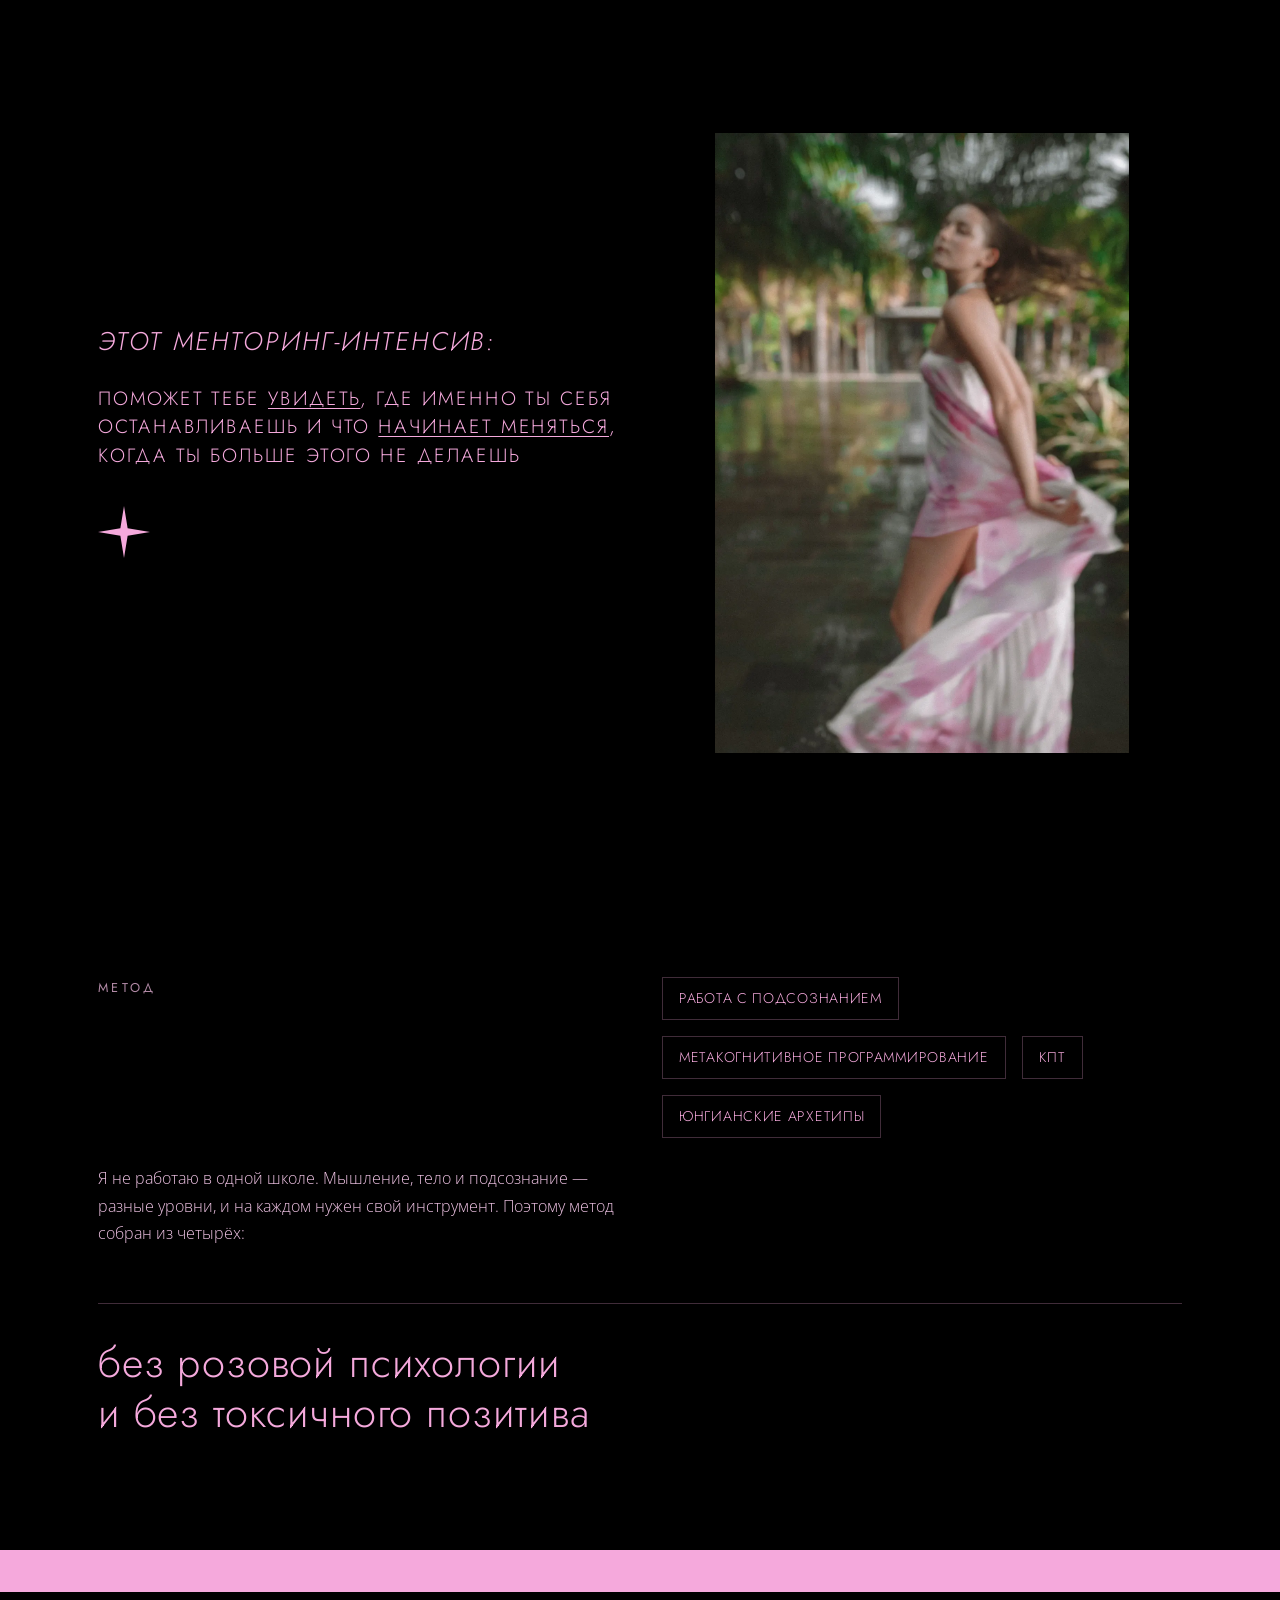
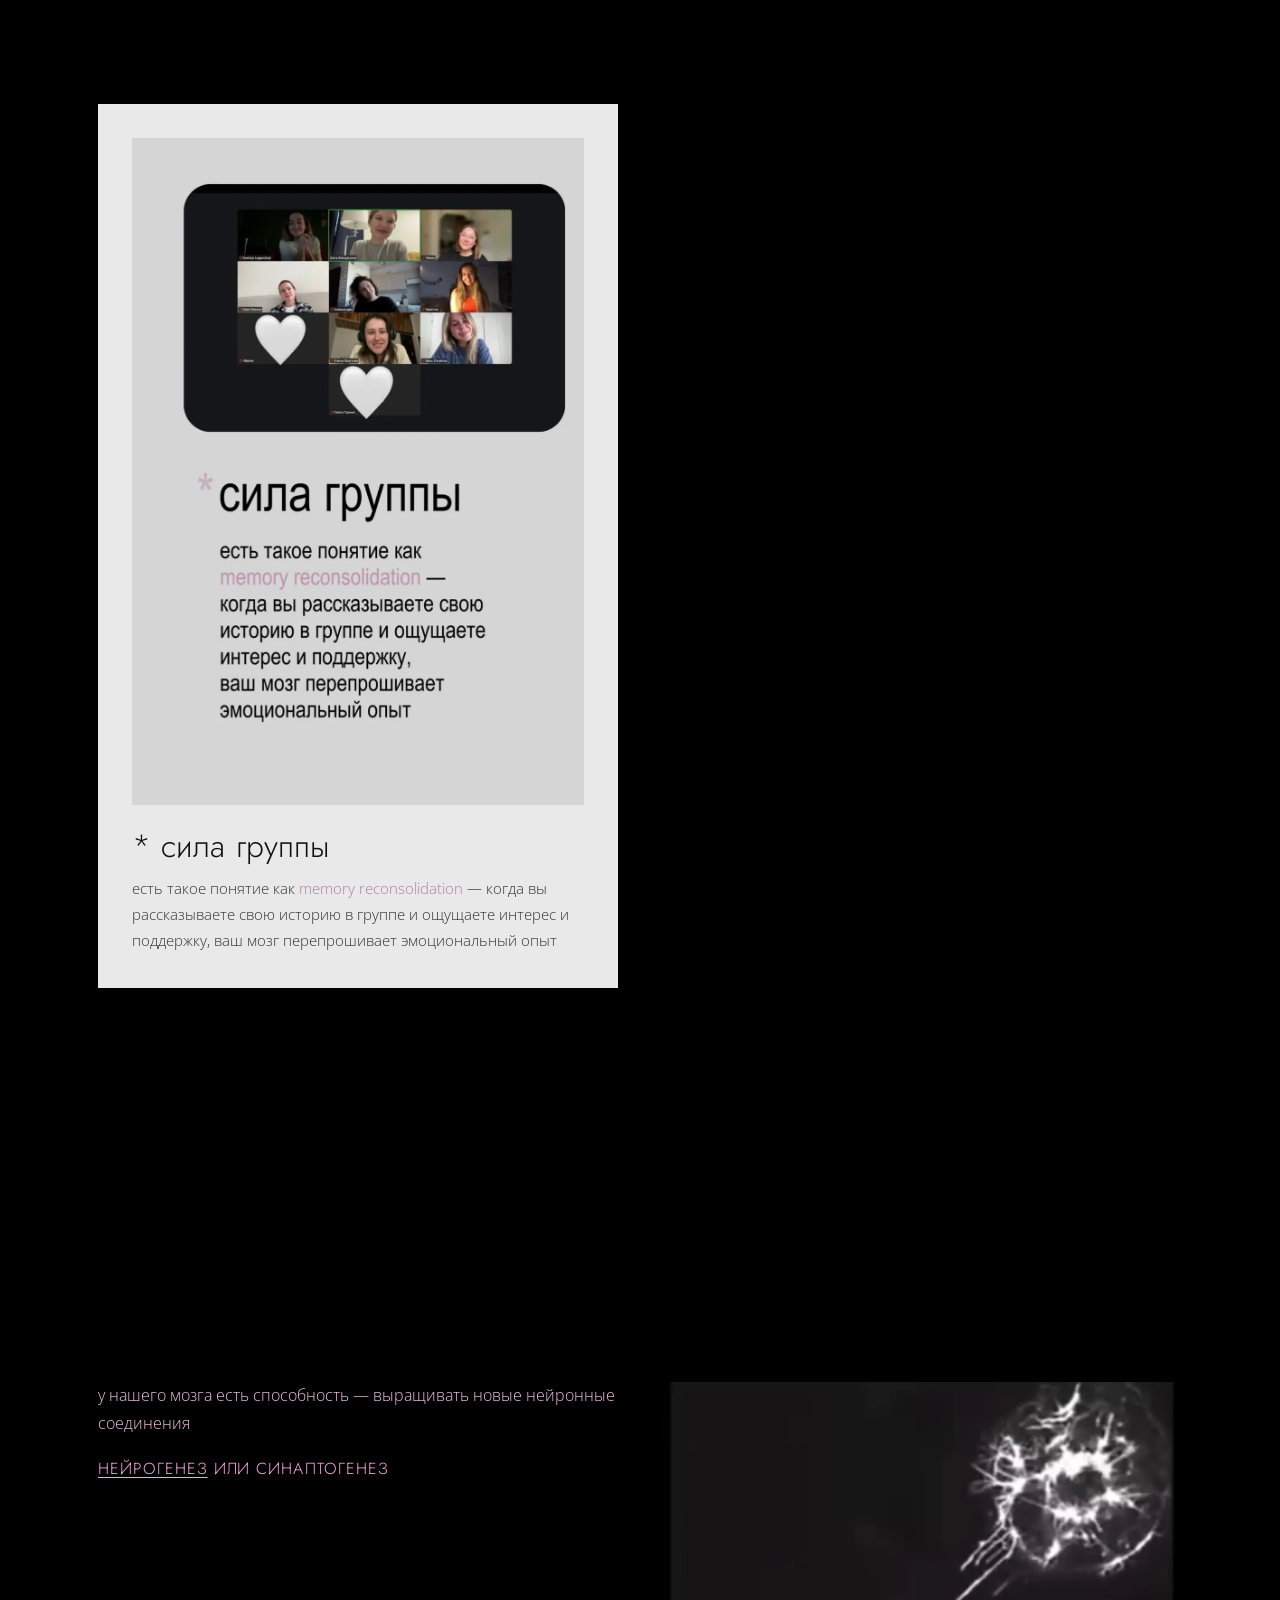
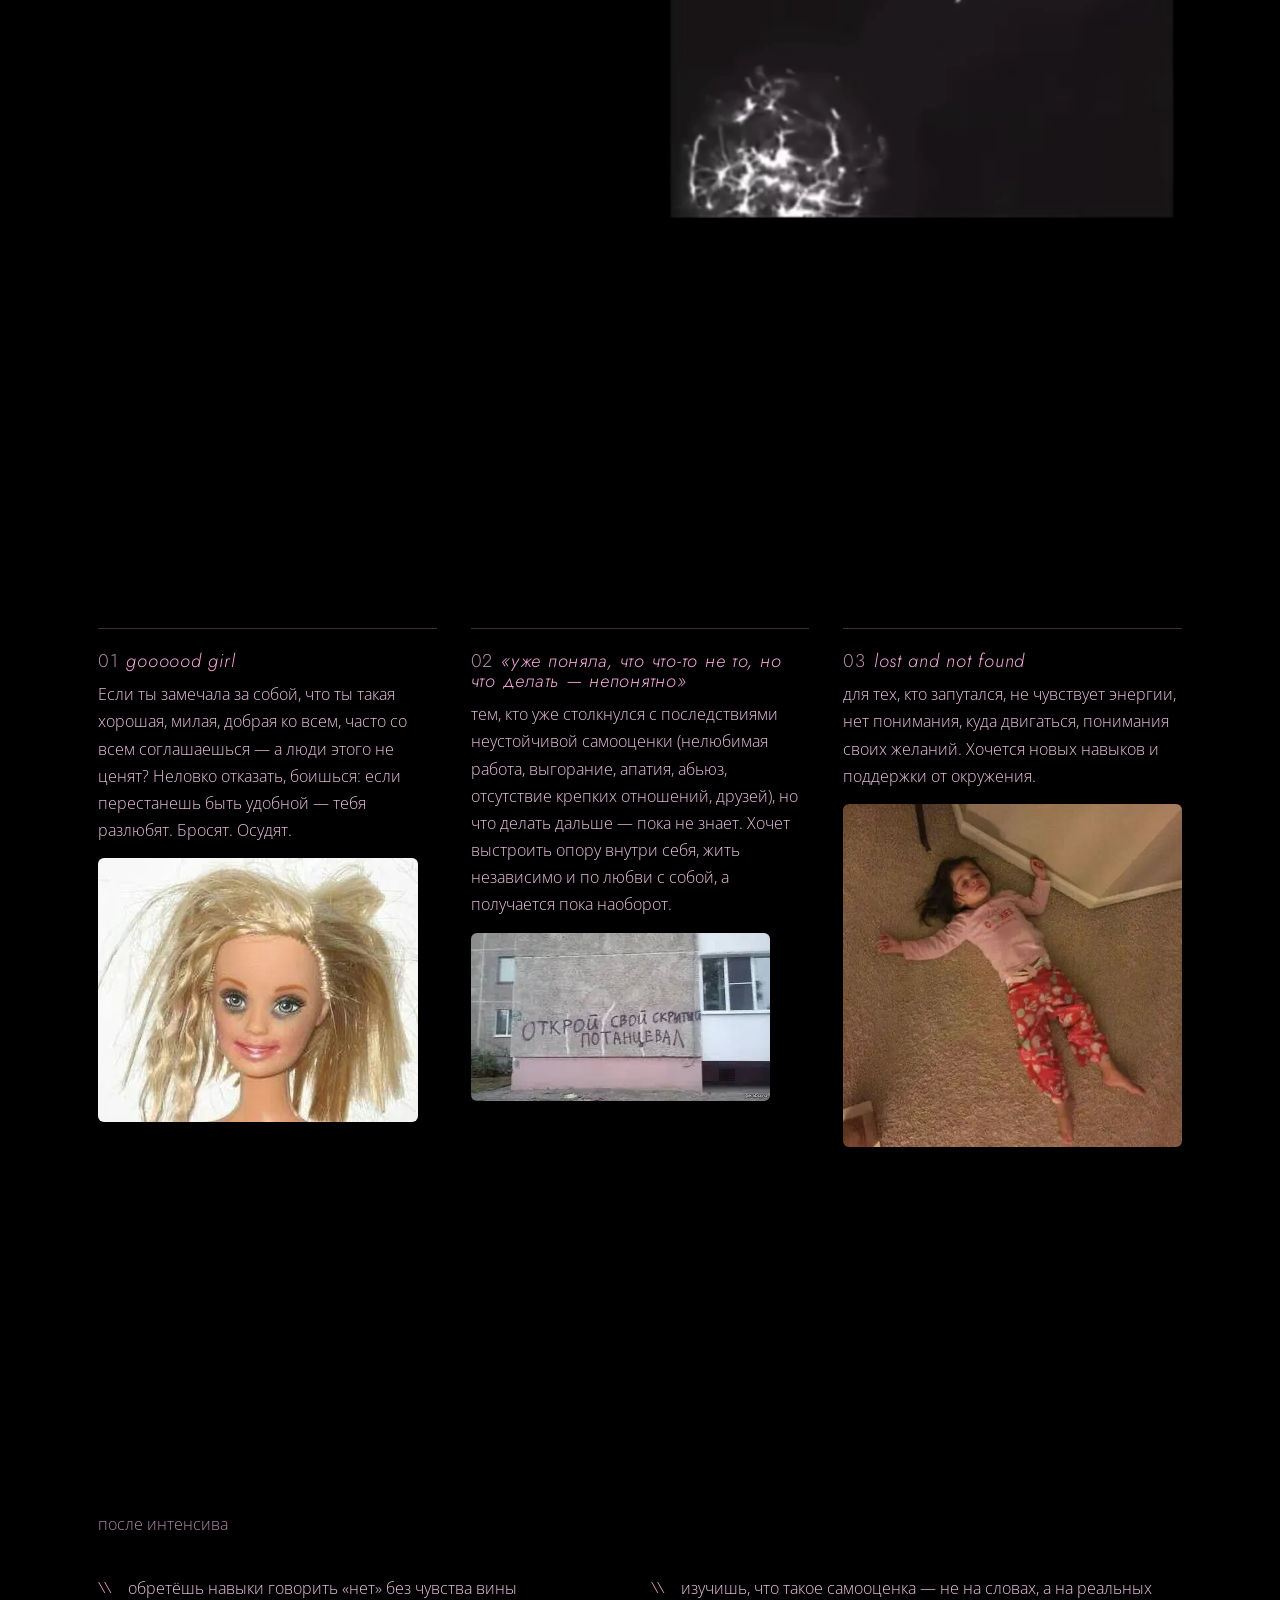
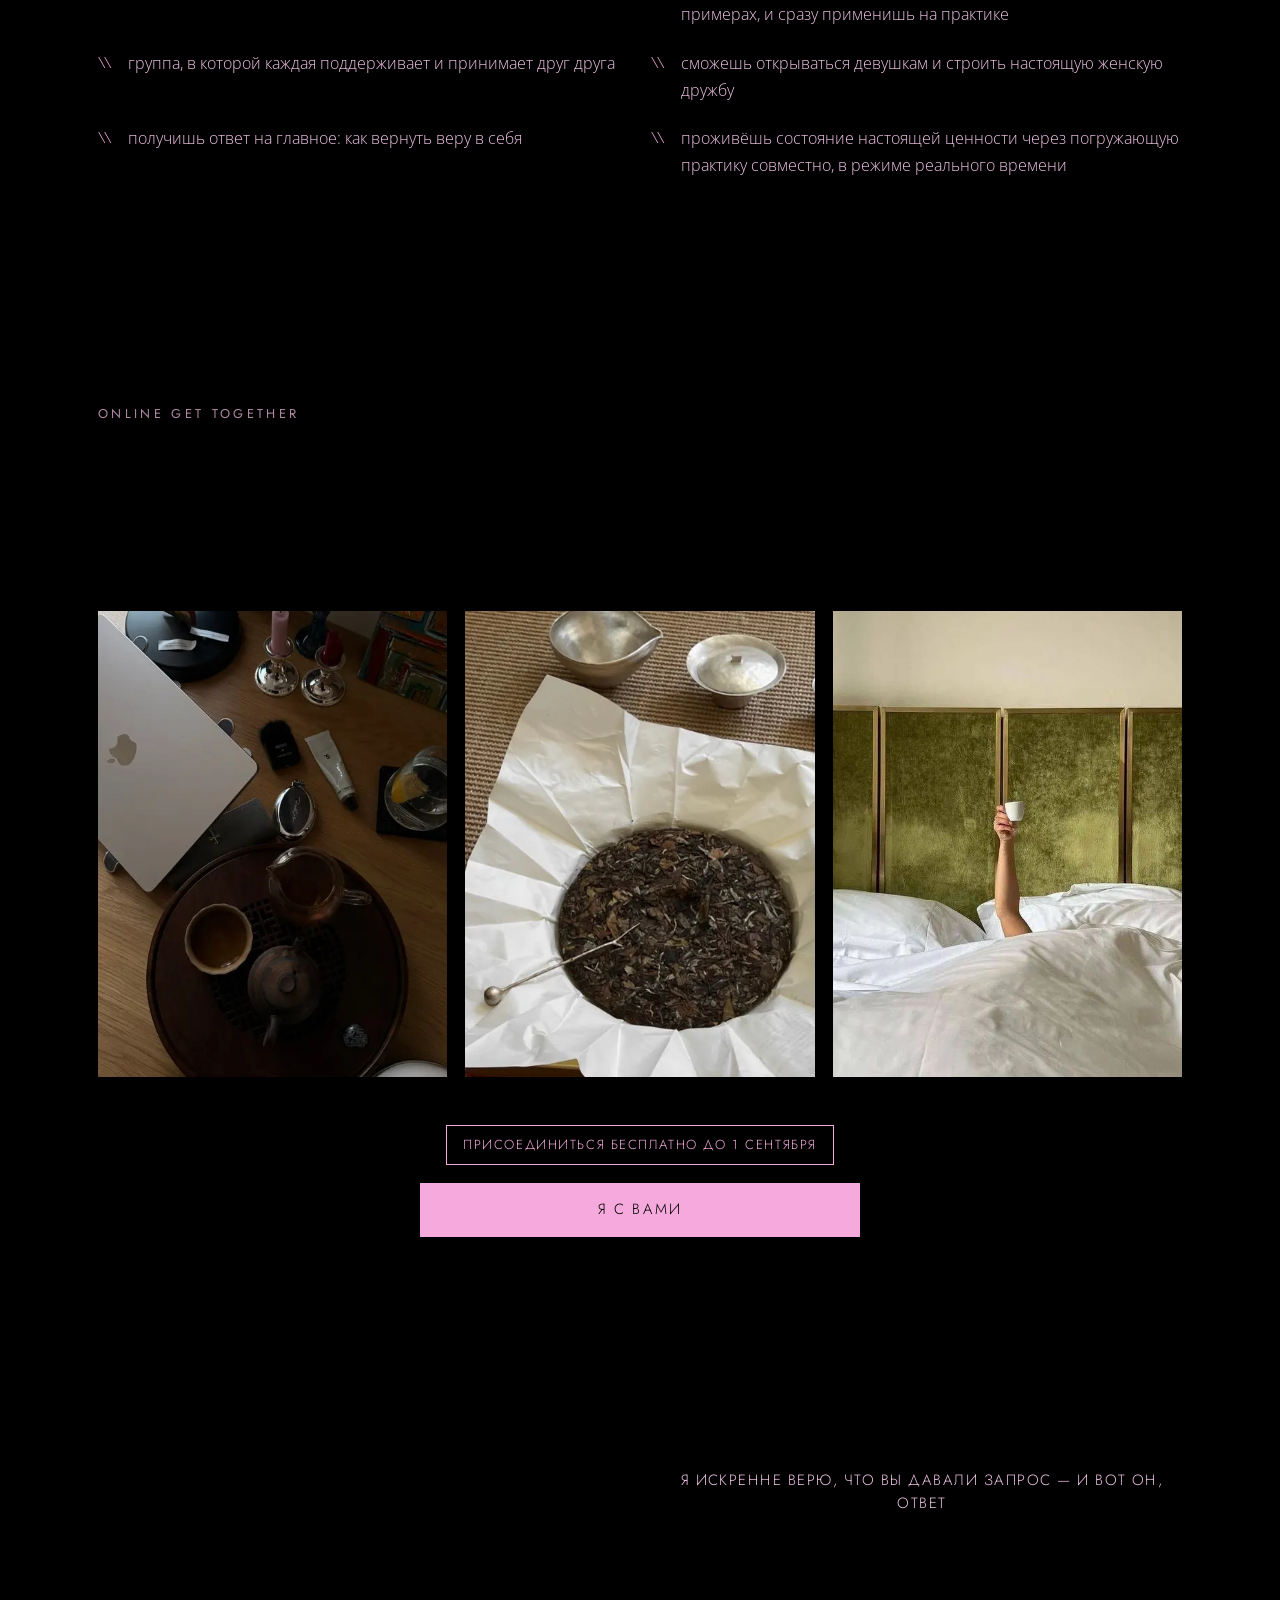
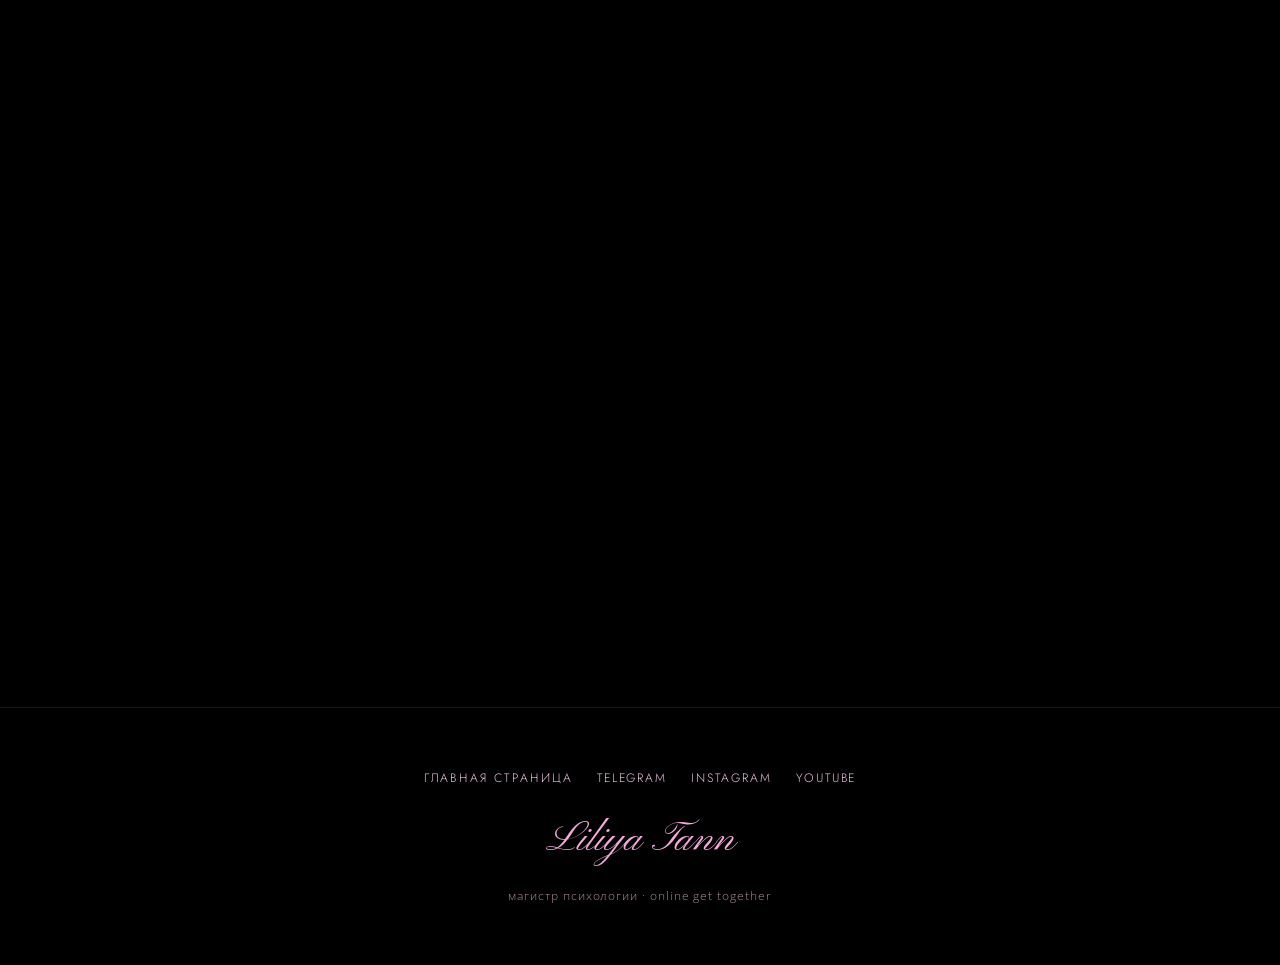
==== commit 5af91846: "education: перестановка блоков, анимация, +20% к заголовкам рубрик Порядок: шапка -> сферы самооценк" ====
--- a/education/index.html
+++ b/education/index.html
@@ -22,7 +22,7 @@
 <link rel="preconnect" href="https://fonts.googleapis.com">
 <link rel="preconnect" href="https://fonts.gstatic.com" crossorigin>
 <link href="https://fonts.googleapis.com/css2?family=Jost:ital,wght@0,200;0,300;0,400;0,500;1,300;1,400&family=Open+Sans:wght@300;400;600;700&family=Marck+Script&family=Pinyon+Script&family=Archivo+Black&display=swap" rel="stylesheet">
-<link rel="stylesheet" href="/education/styles.css?v=14">
+<link rel="stylesheet" href="/education/styles.css?v=15">
 
 <script type="application/ld+json">
 {
@@ -117,157 +117,6 @@
 
 <hr class="rule">
 
-<!-- ============ ПОЧЕМУ Я ЭТО ДЕЛАЮ ============ -->
-<section>
-  <div class="wrap">
-    <div class="why">
-      <div>
-        <p class="eyebrow">Почему я это делаю?</p>
-        <p class="reveal" style="margin-top:18px"><span class="why__num">1</span>потому что эти знания и практики изменили мою жизнь</p>
-        <p class="reveal" style="margin-top:20px"><span class="why__num">2</span>я вижу на консультациях, как десятки девушек пробуют разобраться в одних и тех же вещах, и я вижу у всех общие корни, программы и убеждения</p>
-        <p class="reveal white" style="margin-top:24px">Эта встреча — ответ</p>
-      </div>
-      <div>
-        <p class="bow reveal">🎀</p>
-        <p class="why__answer reveal" style="margin-top:10px">
-          на то, что ты хотела задать своему психологу, но ещё не успела
-        </p>
-      </div>
-    </div>
-  </div>
-</section>
-
-<!-- ============ ТРИГГЕРЫ ============ -->
-<section>
-  <div class="wrap">
-    <div class="triggers reveal">
-      <p>Почему у меня не так классно, как у неё?</p>
-      <p>Просить помощи унизительно, я всё сама</p>
-      <p>Живу не своей жизнью<br>живу не своей жизнью</p>
-      <p class="alarm">тревога<br>тревога<br>тревога</p>
-      <p>Все вокруг что-то делают, а я на месте топчусь</p>
-      <p>Подумаешь, я сделала хорошо — вон у других уже Порше, Картье…</p>
-    </div>
-  </div>
-</section>
-
-<!-- ============ НА ЭТОТ РАЗ ПОЛУЧИТСЯ ============ -->
-<section>
-  <div class="wrap">
-    <div class="duo duo--top">
-      <div>
-        <h2 class="reveal" style="text-transform:lowercase">на этот раз получится</h2>
-        <p class="reveal" style="margin-top:clamp(18px,3.6vw,28px)">
-          я вложила года, и весь путь мой был об осознании того, как же нам всем необходима
-          адекватная самооценка — и как сильно она не была заложена воспитанием
-        </p>
-        <p class="reveal lead" style="margin-top:clamp(24px,5vw,40px)">
-          теперь пришло время поделиться, как это ощущается
-        </p>
-      </div>
-      <img class="reveal" src="/education/img/beach.webp" width="924" height="1220" alt="" loading="lazy" decoding="async">
-    </div>
-  </div>
-</section>
-
-<!-- ============ МОЁ НАМЕРЕНИЕ ============ -->
-<section class="intent">
-  <div class="wrap narrow">
-    <div>
-      <div>
-        <p class="eyebrow reveal">Моё намерение</p>
-        <p class="bow reveal" style="margin-top:10px">🎀</p>
-        <p class="script intent__title reveal">Влюбись в себя по уши</p>
-
-        <p class="reveal">
-          я создала этот интенсив, потому что устала видеть, как девушки позволяют
-          с собой относиться, что они терпят и толерируют. Проработав с девушками
-          как их личный терапевт за два года, мне удалось вывести много закономерностей
-          и повторяющихся паттернов, в основе которых — <strong>заниженная самоценность
-          и отсутствие ощущения внутреннего достоинства.</strong>
-        </p>
-        <p class="reveal">
-          Я глубоко и сокровенно почитаю женскую природу, я обожаю девушек, я преклоняюсь
-          перед женской природой и телом. Через этот интенсив моя задача — сделать так,
-          чтобы девушки познакомились с собой настоящей, со всей той красотой, которая
-          в ней заложена.
-        </p>
-        <p class="reveal">
-          Это большой материал, включающий в себя <strong>8 уроков и видеолекций</strong>,
-          где я собрала лучшее на рынке современной психологии. Я знаю, в чём причины
-          низкой самооценки, я изучила в самых глубинах, где формируется и как выходить
-          из этого — и я хочу истинно подарить каждой девушке её настоящую ценность.
-        </p>
-      </div>
-    </div>
-  </div>
-</section>
-
-<!-- ============ ВРЕМЯ ПОЗНАКОМИТЬСЯ ============ -->
-<section class="meet">
-  <img class="meet__bg" src="/education/img/meet-bg.webp" width="1200" height="1503" alt="" loading="lazy" decoding="async">
-  <div class="wrap">
-    <h2 class="reveal">Время</h2>
-    <p class="script reveal" style="font-size:clamp(2rem,9vw,4.4rem);margin-top:-4px">познакомиться</p>
-
-    <p class="meet__intro reveal" style="margin-top:20px;max-width:52ch">
-      Для тех, кто меня не знает: я Лилия, магистр психологии. Информация, которую я даю
-      на этом менторинг-интенсиве, является квинтэссенцией моего жизненного опыта как девушки
-      и 2-летней практики как частный психолог с 5+ дипломами.
-    </p>
-
-    <svg class="spark reveal" viewBox="0 0 100 100" aria-hidden="true" style="margin-top:clamp(20px,4vw,34px)"><path d="M50 0 L57 43 L100 50 L57 57 L50 100 L43 57 L0 50 L43 43 Z"/></svg>
-
-    <div class="meet__cols reveal">
-      <div class="meet__col">
-        <h4>наука</h4>
-        <p>
-          За моими знаниями стоит очень плотный академический бэкграунд: два года обучения
-          у профессоров в гос. ВУЗе, частный курс клинического психолога, летний курс
-          в канадской академии Экспоненциального коучинга, а также личная практика —
-          у меня было 5 личных терапевтов.
-        </p>
-      </div>
-      <div class="meet__col">
-        <h4>жизнь</h4>
-        <p>
-          За моими плечами опыт прохождения женских ретритов, 1500+ часов консультирования
-          девушек как частный психолог, личный опыт терапии длиной в 3 года, прекрасные
-          любящие нежные отношения с мамой и умение строить искреннюю дружбу с девушками
-          без соперничества, в поддержке.
-        </p>
-      </div>
-    </div>
-  </div>
-</section>
-
-<!-- ============ FACTS ============ -->
-<section>
-  <div class="wrap">
-    <div class="duo duo--top">
-      <img class="reveal" src="/education/img/facts.webp" width="1200" height="1599" alt="Лилия Тан" loading="lazy" decoding="async">
-      <div>
-        <div class="facts__head reveal">
-          <span class="heavy">Facts</span>
-          <span class="script">обо мне</span>
-        </div>
-        <p class="eyebrow reveal" style="margin-top:12px">Благодаря тому, что я создала себе цену, я:</p>
-
-        <ol class="facts__list reveal">
-          <li>родилась в деревне, где лучшей перспективой было уехать на работы в Польшу собирать яблоки, а в 18 лет улетела в Тайвань работать моделью. Первой работой был CARTIER, второй — обложка HARPER'S BAZAAR</li>
-          <li>проработала баристой за 5 тыс. грн три месяца, а потом заработала свой первый миллион грн в 21 год (с тех пор не беру деньги у родителей)</li>
-          <li>улетела зимовать на Бали, а осталась жить на два года, потому что захотела</li>
-          <li>побывала более чем в 30 странах мира</li>
-          <li>этой осенью за месяц поменяла жизнь на 180 градусов: купила машину, сдала квартиру в Киеве и уехала жить в Австрию</li>
-          <li>как магистр психологии в обучении, за полтора года провела больше 1500 консультаций со 120 клиентами со всего мира</li>
-        </ol>
-      </div>
-    </div>
-
-    <p class="facts__banner reveal">\\ у меня это получилось — а значит, и у тебя тоже всё получится</p>
-  </div>
-</section>
-
 <!-- ============ СФЕРЫ ============ -->
 <section>
   <div class="wrap">
@@ -326,6 +175,158 @@
   </div>
 </section>
 
+<!-- ============ ПОЧЕМУ Я ЭТО ДЕЛАЮ ============ -->
+<section>
+  <div class="wrap">
+    <div class="why">
+      <div>
+        <p class="eyebrow">Почему я это делаю?</p>
+        <p class="reveal" style="margin-top:18px"><span class="why__num">1</span>потому что эти знания и практики изменили мою жизнь</p>
+        <p class="reveal" style="margin-top:20px"><span class="why__num">2</span>я вижу на консультациях, как десятки девушек пробуют разобраться в одних и тех же вещах, и я вижу у всех общие корни, программы и убеждения</p>
+        <p class="reveal white" style="margin-top:24px">Эта встреча — ответ</p>
+        <img class="reveal" src="/education/img/liliya-white.webp" width="1200" height="900" alt="Лилия Тан" loading="lazy" decoding="async" style="margin-top:clamp(20px,4vw,32px)">
+      </div>
+      <div>
+        <p class="bow reveal">🎀</p>
+        <p class="why__answer reveal" style="margin-top:10px">
+          на то, что ты хотела задать своему психологу, но ещё не успела
+        </p>
+      </div>
+    </div>
+  </div>
+</section>
+
+<!-- ============ ТРИГГЕРЫ ============ -->
+<section>
+  <div class="wrap">
+    <div class="triggers reveal">
+      <p>Почему у меня не так классно, как у неё?</p>
+      <p>Просить помощи унизительно, я всё сама</p>
+      <p>Живу не своей жизнью<br>живу не своей жизнью</p>
+      <p class="alarm">тревога<br>тревога<br>тревога</p>
+      <p>Все вокруг что-то делают, а я на месте топчусь</p>
+      <p>Подумаешь, я сделала хорошо — вон у других уже Порше, Картье…</p>
+    </div>
+  </div>
+</section>
+
+<!-- ============ НА ЭТОТ РАЗ ПОЛУЧИТСЯ ============ -->
+<section>
+  <div class="wrap">
+    <div class="duo duo--top">
+      <div>
+        <h2 class="reveal" style="text-transform:lowercase">на этот раз получится</h2>
+        <p class="reveal" style="margin-top:clamp(18px,3.6vw,28px)">
+          я вложила года, и весь путь мой был об осознании того, как же нам всем необходима
+          адекватная самооценка — и как сильно она не была заложена воспитанием
+        </p>
+        <p class="reveal lead" style="margin-top:clamp(24px,5vw,40px)">
+          теперь пришло время поделиться, как это ощущается
+        </p>
+      </div>
+      <img class="reveal" src="/education/img/beach.webp" width="924" height="1220" alt="" loading="lazy" decoding="async">
+    </div>
+  </div>
+</section>
+
+<!-- ============ МОЁ НАМЕРЕНИЕ ============ -->
+<section class="intent">
+  <div class="wrap narrow">
+    <div>
+      <div>
+        <p class="eyebrow reveal">Моё намерение</p>
+        <p class="bow reveal" style="margin-top:10px">🎀</p>
+        <p class="script intent__title reveal">Влюбись в себя по уши</p>
+
+        <p class="reveal">
+          я создала этот интенсив, потому что устала видеть, как девушки позволяют
+          с собой относиться, что они терпят и толерируют. Проработав с девушками
+          как их личный терапевт за два года, мне удалось вывести много закономерностей
+          и повторяющихся паттернов, в основе которых — <strong>заниженная самоценность
+          и отсутствие ощущения внутреннего достоинства.</strong>
+        </p>
+        <p class="reveal">
+          Я глубоко и сокровенно почитаю женскую природу, я обожаю девушек, я преклоняюсь
+          перед женской природой и телом. Через этот интенсив моя задача — сделать так,
+          чтобы девушки познакомились с собой настоящей, со всей той красотой, которая
+          в ней заложена.
+        </p>
+        <p class="reveal">
+          Это большой материал, включающий в себя <strong>8 уроков и видеолекций</strong>,
+          где я собрала лучшее на рынке современной психологии. Я знаю, в чём причины
+          низкой самооценки, я изучила в самых глубинах, где формируется и как выходить
+          из этого — и я хочу истинно подарить каждой девушке её настоящую ценность.
+        </p>
+      </div>
+    </div>
+  </div>
+</section>
+
+<!-- ============ ВРЕМЯ ПОЗНАКОМИТЬСЯ ============ -->
+<section class="meet">
+  <img class="meet__bg" src="/education/img/meet-bg.webp" width="1200" height="1503" alt="" loading="lazy" decoding="async">
+  <div class="wrap">
+    <h2 class="reveal">Время</h2>
+    <p class="script reveal" style="font-size:clamp(2rem,9vw,4.4rem);margin-top:-4px">познакомиться</p>
+
+    <p class="meet__intro reveal" style="margin-top:20px;max-width:52ch">
+      Для тех, кто меня не знает: я Лилия, магистр психологии. Информация, которую я даю
+      на этом менторинг-интенсиве, является квинтэссенцией моего жизненного опыта как девушки
+      и 2-летней практики как частный психолог с 5+ дипломами.
+    </p>
+
+    <svg class="spark reveal" viewBox="0 0 100 100" aria-hidden="true" style="margin-top:clamp(20px,4vw,34px)"><path d="M50 0 L57 43 L100 50 L57 57 L50 100 L43 57 L0 50 L43 43 Z"/></svg>
+
+    <div class="meet__cols reveal">
+      <div class="meet__col">
+        <h4>наука</h4>
+        <p>
+          За моими знаниями стоит очень плотный академический бэкграунд: два года обучения
+          у профессоров в гос. ВУЗе, частный курс клинического психолога, летний курс
+          в канадской академии Экспоненциального коучинга, а также личная практика —
+          у меня было 5 личных терапевтов.
+        </p>
+      </div>
+      <div class="meet__col">
+        <h4>жизнь</h4>
+        <p>
+          За моими плечами опыт прохождения женских ретритов, 1500+ часов консультирования
+          девушек как частный психолог, личный опыт терапии длиной в 3 года, прекрасные
+          любящие нежные отношения с мамой и умение строить искреннюю дружбу с девушками
+          без соперничества, в поддержке.
+        </p>
+      </div>
+    </div>
+  </div>
+</section>
+
+<!-- ============ FACTS ============ -->
+<section>
+  <div class="wrap">
+    <div class="duo duo--top">
+      <img class="reveal" src="/education/img/facts.webp" width="1200" height="1599" alt="Лилия Тан" loading="lazy" decoding="async">
+      <div>
+        <div class="facts__head reveal">
+          <span class="heavy">Facts</span>
+          <span class="script">обо мне</span>
+        </div>
+        <p class="eyebrow reveal" style="margin-top:12px">Благодаря тому, что я создала себе цену, я:</p>
+
+        <ol class="facts__list reveal">
+          <li>в 18 лет улетела в Тайвань работать моделью — хотя родилась в деревне, где лучшей перспективой было уехать на работу в Польшу собирать яблоки. Первой работой был CARTIER, второй — обложка HARPER'S BAZAAR</li>
+          <li>заработала свой первый миллион гривен в 21 год, с тех пор не беру деньги у родителей — хотя начинала с работы баристой за 5 тысяч гривен три месяца</li>
+          <li>улетела зимовать на Бали, а осталась жить на два года, потому что захотела</li>
+          <li>побывала более чем в 30 странах мира</li>
+          <li>этой осенью за месяц поменяла жизнь на 180 градусов: купила машину, сдала квартиру в Киеве и уехала жить в Австрию</li>
+          <li>как магистр психологии в обучении, за полтора года провела больше 1500 консультаций со 120 клиентами со всего мира</li>
+        </ol>
+      </div>
+    </div>
+
+    <p class="facts__banner reveal">\\ у меня это получилось — а значит, и у тебя тоже всё получится</p>
+  </div>
+</section>
+
 <!-- ============ ЭТОТ МЕНТОРИНГ ИНТЕНСИВ ============ -->
 <section>
   <div class="wrap">
@@ -339,35 +340,6 @@
         <svg class="spark reveal" viewBox="0 0 100 100" aria-hidden="true" style="margin-top:clamp(22px,4.4vw,36px)"><path d="M50 0 L57 43 L100 50 L57 57 L50 100 L43 57 L0 50 L43 43 Z"/></svg>
       </div>
       <img class="reveal" src="/education/img/blur.webp" width="1200" height="1800" alt="" loading="lazy" decoding="async">
-    </div>
-  </div>
-</section>
-
-<!-- ============ КАК УСТРОЕН ИНТЕНСИВ ============ -->
-<section>
-  <div class="wrap">
-    <p class="eyebrow reveal">21 день</p>
-    <h2 class="reveal" style="margin-top:8px">Как устроен интенсив</h2>
-
-    <div class="cards cards--3 reveal" style="margin-top:clamp(24px,5vw,42px)">
-      <div class="card">
-        <p class="eyebrow">Неделя 1</p>
-        <h4 style="margin-top:8px">Диагностика</h4>
-        <p>Как устроена низкая самоценность, откуда берутся автоматические мысли
-          и что делать с внутренним критиком.</p>
-      </div>
-      <div class="card">
-        <p class="eyebrow">Неделя 2</p>
-        <h4 style="margin-top:8px">Перепрошивка</h4>
-        <p>Метакогнитивные техники, работа с подсознательными установками,
-          архетипические роли.</p>
-      </div>
-      <div class="card">
-        <p class="eyebrow">Неделя 3</p>
-        <h4 style="margin-top:8px">Внедрение</h4>
-        <p>Границы, отношения, устойчивость к чужому мнению
-          и закрепление новой идентичности.</p>
-      </div>
     </div>
   </div>
 </section>
@@ -414,15 +386,6 @@
 
       <div>
         <p class="script-lat power__title reveal">Community power</p>
-        <h3 class="reveal" style="margin-top:clamp(20px,4vw,34px)">Почему это работает</h3>
-        <p class="reveal" style="margin-top:14px">
-          На интенсиве мы будем <strong>21 день</strong> — а ровно столько нужно, чтобы
-          взрастить новые нейронные связи и поменять поведение. Ежедневный чат для того,
-          чтобы делиться инсайтами и получать обратную связь от девушек, которые проживают
-          похожее. Психика раскрывается и очень быстро обучается, когда она ощущает
-          безопасность.
-        </p>
-        <p class="reveal">Таким образом — через безопасность, поддержку и открытость.</p>
       </div>
     </div>
   </div>
@@ -487,13 +450,8 @@
 <!-- ============ ЧТО СТАНЕТ ВОЗМОЖНО ============ -->
 <section>
   <div class="wrap">
-    <div class="duo duo--top">
-      <div>
-        <h2 class="reveal">Что станет<br>возможно</h2>
-        <p class="reveal dim" style="margin-top:8px">после интенсива</p>
-      </div>
-      <img class="reveal" src="/education/img/liliya-round.webp" width="400" height="400" alt="Лилия Тан" loading="lazy" decoding="async" style="border-radius:22%;max-width:200px">
-    </div>
+    <h2 class="reveal">Что станет<br>возможно</h2>
+    <p class="reveal dim" style="margin-top:8px">после интенсива</p>
 
     <ul class="gains reveal">
       <li>обретёшь навыки говорить «нет» без чувства вины</li>
@@ -551,7 +509,6 @@
       </div>
     </div>
 
-    <img class="reveal" src="/education/img/magazine.webp" width="589" height="785" alt="Old ways won't open new doors" loading="lazy" decoding="async" style="max-width:280px;margin:clamp(30px,6vw,54px) auto 0">
   </div>
 </section>
 
@@ -596,6 +553,13 @@
     items.forEach(function (el) { el.classList.add('is-in'); });
     return;
   }
+  /* лёгкая лесенка: соседние блоки внутри секции проявляются друг за другом */
+  document.querySelectorAll('section, header').forEach(function (sec) {
+    sec.querySelectorAll('.reveal').forEach(function (el, i) {
+      if (i > 0 && i < 6) el.style.transitionDelay = (i * 0.09).toFixed(2) + 's';
+    });
+  });
+
   var io = new IntersectionObserver(function (entries) {
     entries.forEach(function (e) {
       if (e.isIntersecting) { e.target.classList.add('is-in'); io.unobserve(e.target); }
--- a/education/styles.css
+++ b/education/styles.css
@@ -64,7 +64,7 @@
 }
 
 h1 { font-size: clamp(1.7rem, 7vw, 4rem); text-transform: uppercase; letter-spacing: .04em; }
-h2 { font-size: clamp(1.6rem, 6vw, 3.2rem); text-transform: uppercase; letter-spacing: .05em; }
+h2 { font-size: clamp(1.92rem, 7.2vw, 3.84rem); text-transform: uppercase; letter-spacing: .05em; }
 h3 { font-size: clamp(1.1rem, 3.6vw, 1.6rem); text-transform: uppercase; letter-spacing: .07em; }
 h4 { font-size: clamp(.95rem, 2.8vw, 1.15rem); letter-spacing: .04em; }
 
@@ -79,7 +79,7 @@
   letter-spacing: -.01em;
   line-height: .95;
   color: var(--pink);
-  font-size: clamp(2.4rem, 13vw, 8rem);
+  font-size: clamp(2.9rem, 15.6vw, 9.6rem);
 }
 
 .script { font-family: var(--f-script); color: var(--pink); text-transform: none; letter-spacing: 0; line-height: 1.15; font-weight: 400; }
@@ -492,3 +492,78 @@
   .hero__grid { grid-template-columns: 1fr; gap: clamp(24px, 4vw, 40px); }
   .hero__prog h3 { margin-bottom: 14px; }
 }
+
+/* ============================================================
+   Анимация
+   ============================================================ */
+
+/* Заголовки рубрик проявляются «шторкой» снизу вверх */
+.has-js h2.reveal,
+.has-js .heavy.reveal,
+.has-js .script.reveal,
+.has-js .script-lat.reveal { clip-path: inset(0 0 110% 0); }
+.has-js h2.reveal.is-in,
+.has-js .heavy.reveal.is-in,
+.has-js .script.reveal.is-in,
+.has-js .script-lat.reveal.is-in {
+  clip-path: inset(0 0 -25% 0);
+  transition: opacity .9s var(--ease), transform .9s var(--ease), clip-path 1.15s var(--ease);
+}
+
+/* Розовая звезда медленно вращается */
+@keyframes spark-spin { to { transform: rotate(360deg); } }
+.spark { animation: spark-spin 30s linear infinite; transform-origin: 50% 50%; }
+
+/* Фоновые кадры очень медленно приближаются */
+@keyframes ken-burns { from { transform: scale(1); } to { transform: scale(1.12); } }
+.meet__bg, .bleed__bg { animation: ken-burns 30s ease-in-out infinite alternate; will-change: transform; }
+
+/* Карточки приподнимаются под курсором */
+.card, .method__list li, .who__item {
+  transition: transform .45s var(--ease), border-color .45s var(--ease), background-color .45s var(--ease);
+}
+.card:hover { transform: translateY(-5px); border-color: rgba(245, 169, 220, .55); }
+.method__list li:hover { transform: translateY(-3px); background-color: rgba(245, 169, 220, .09); border-color: rgba(245, 169, 220, .55); }
+.who__item:hover { border-color: rgba(245, 169, 220, .55); }
+
+/* По кнопке пробегает блик */
+.btn { position: relative; overflow: hidden; isolation: isolate; }
+.btn::after {
+  content: '';
+  position: absolute;
+  inset: 0;
+  z-index: -1;
+  background: linear-gradient(105deg, transparent 42%, rgba(255,255,255,.6) 50%, transparent 58%);
+  transform: translateX(-130%);
+  transition: transform .9s var(--ease);
+}
+.btn:hover::after { transform: translateX(130%); }
+
+/* Линии тайминга прочерчиваются слева направо */
+.timing__row { border-bottom: 0; position: relative; }
+.timing__row::after {
+  content: '';
+  position: absolute;
+  left: 0; right: 0; bottom: 0;
+  height: 1px;
+  background: var(--rule);
+  transform: scaleX(0);
+  transform-origin: left;
+  transition: transform 1.1s var(--ease);
+}
+.timing.is-in .timing__row::after { transform: scaleX(1); }
+.timing.is-in .timing__row:nth-child(2)::after { transition-delay: .12s; }
+.timing.is-in .timing__row:nth-child(3)::after { transition-delay: .24s; }
+.timing.is-in .timing__row:nth-child(4)::after { transition-delay: .36s; }
+
+/* Ролик мягко «подъезжает» */
+.has-js .hero__media { transition: transform 1.1s var(--ease); }
+
+@media (prefers-reduced-motion: reduce) {
+  .spark, .meet__bg, .bleed__bg { animation: none; }
+  .has-js h2.reveal, .has-js .heavy.reveal,
+  .has-js .script.reveal, .has-js .script-lat.reveal { clip-path: none; }
+  .timing__row::after { transform: scaleX(1); transition: none; }
+  .btn::after { display: none; }
+  .card:hover, .method__list li:hover { transform: none; }
+}
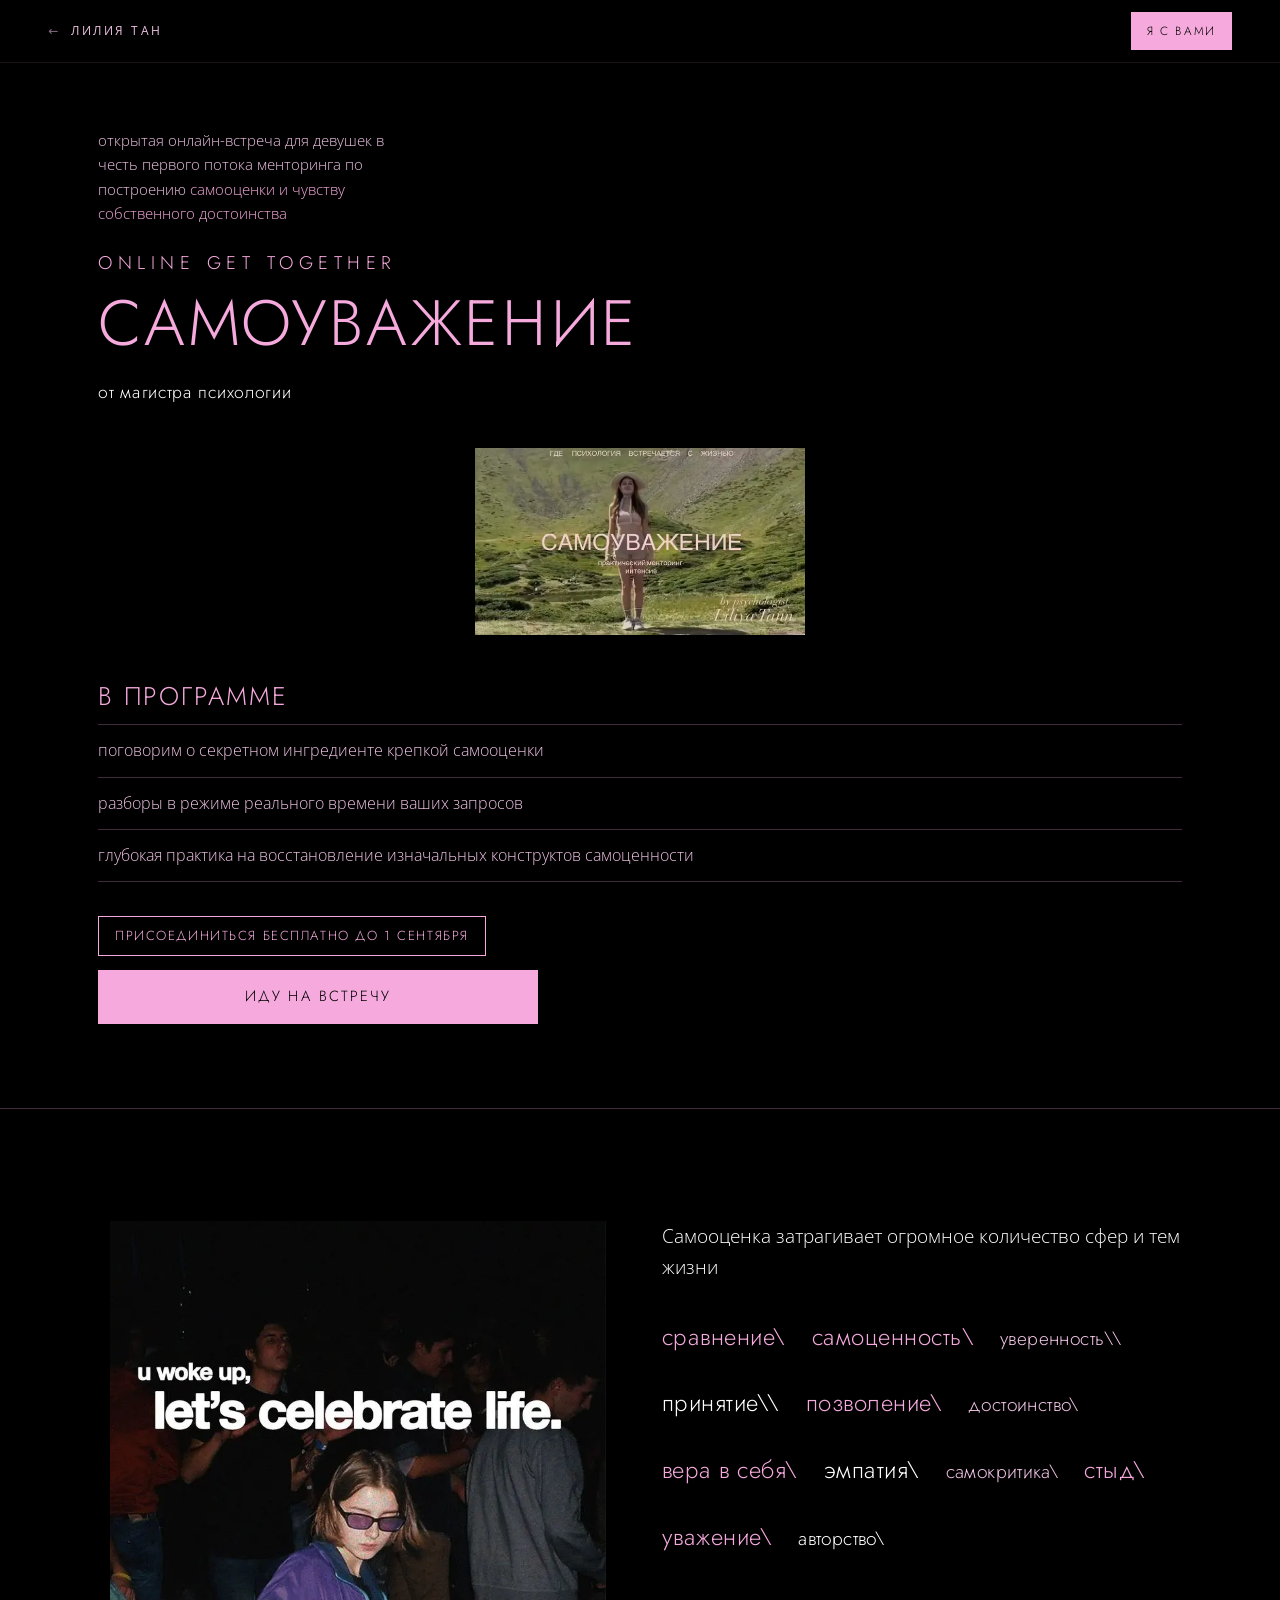
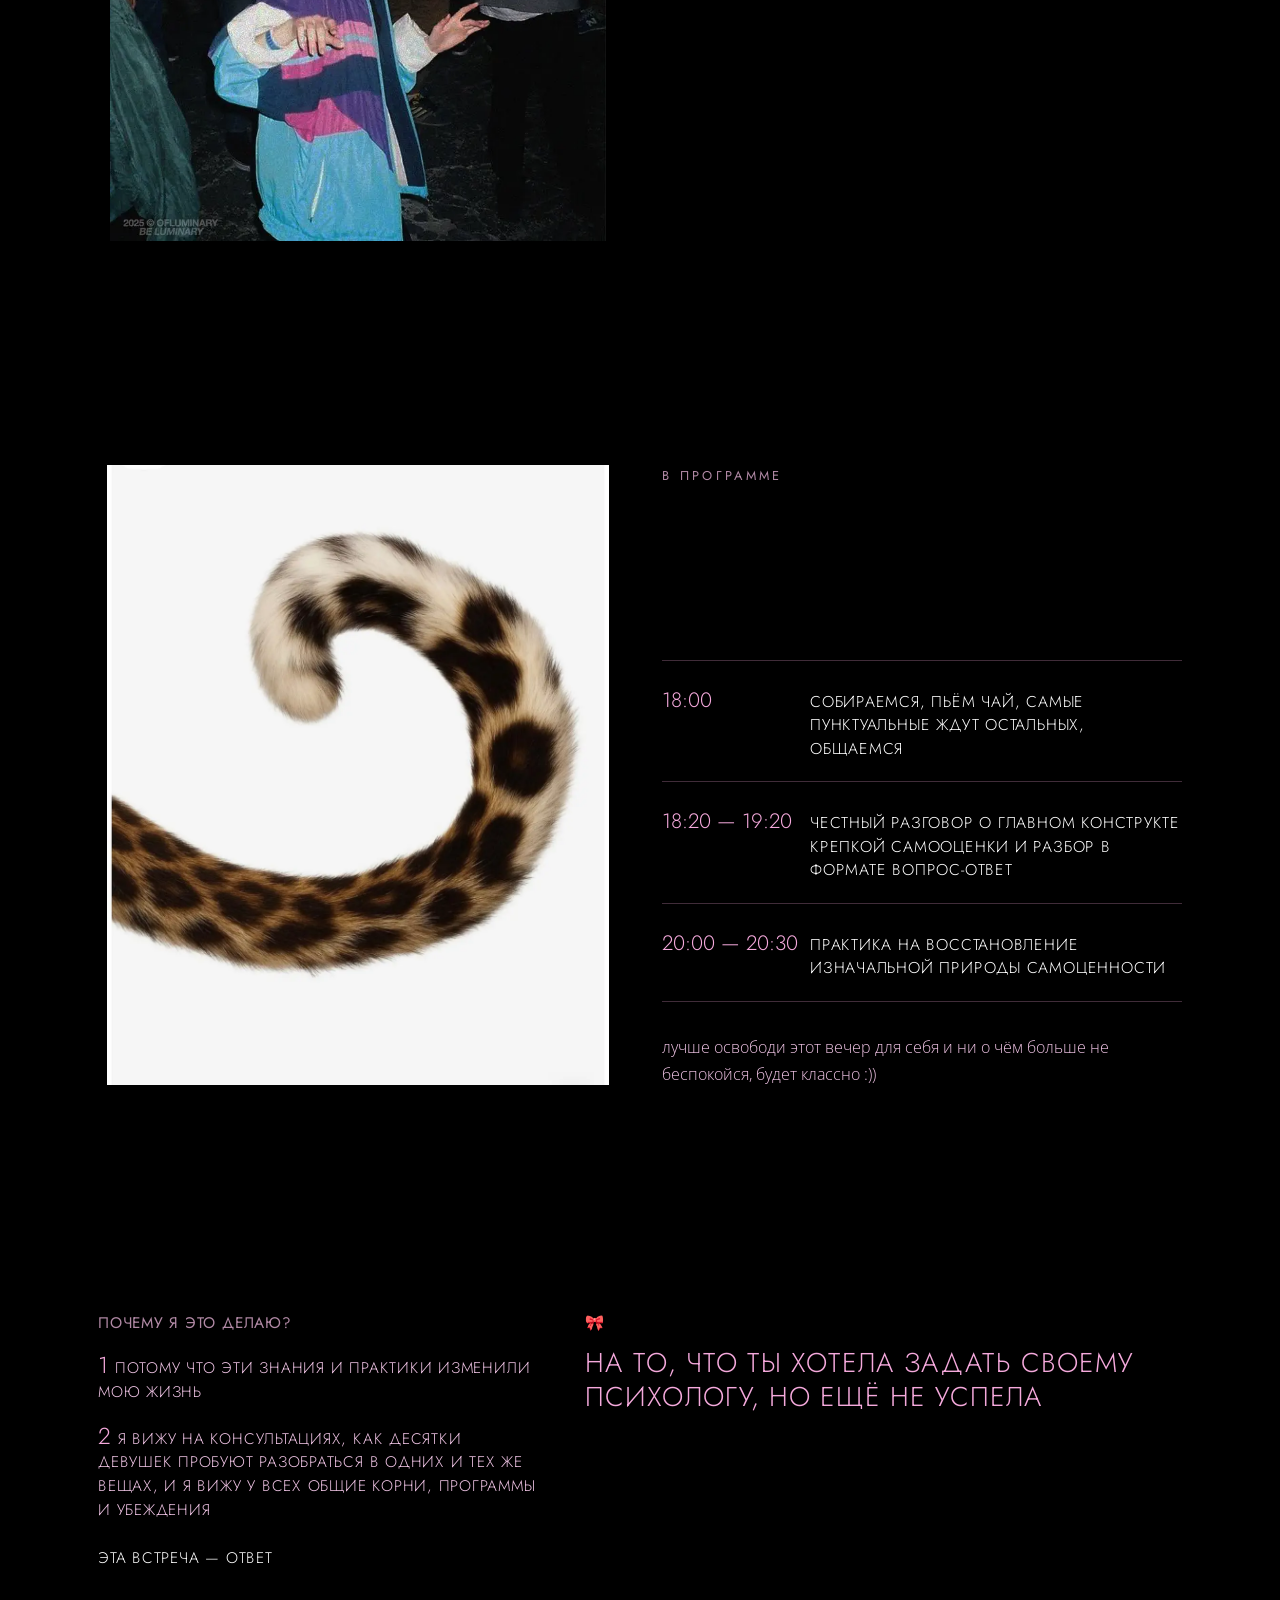
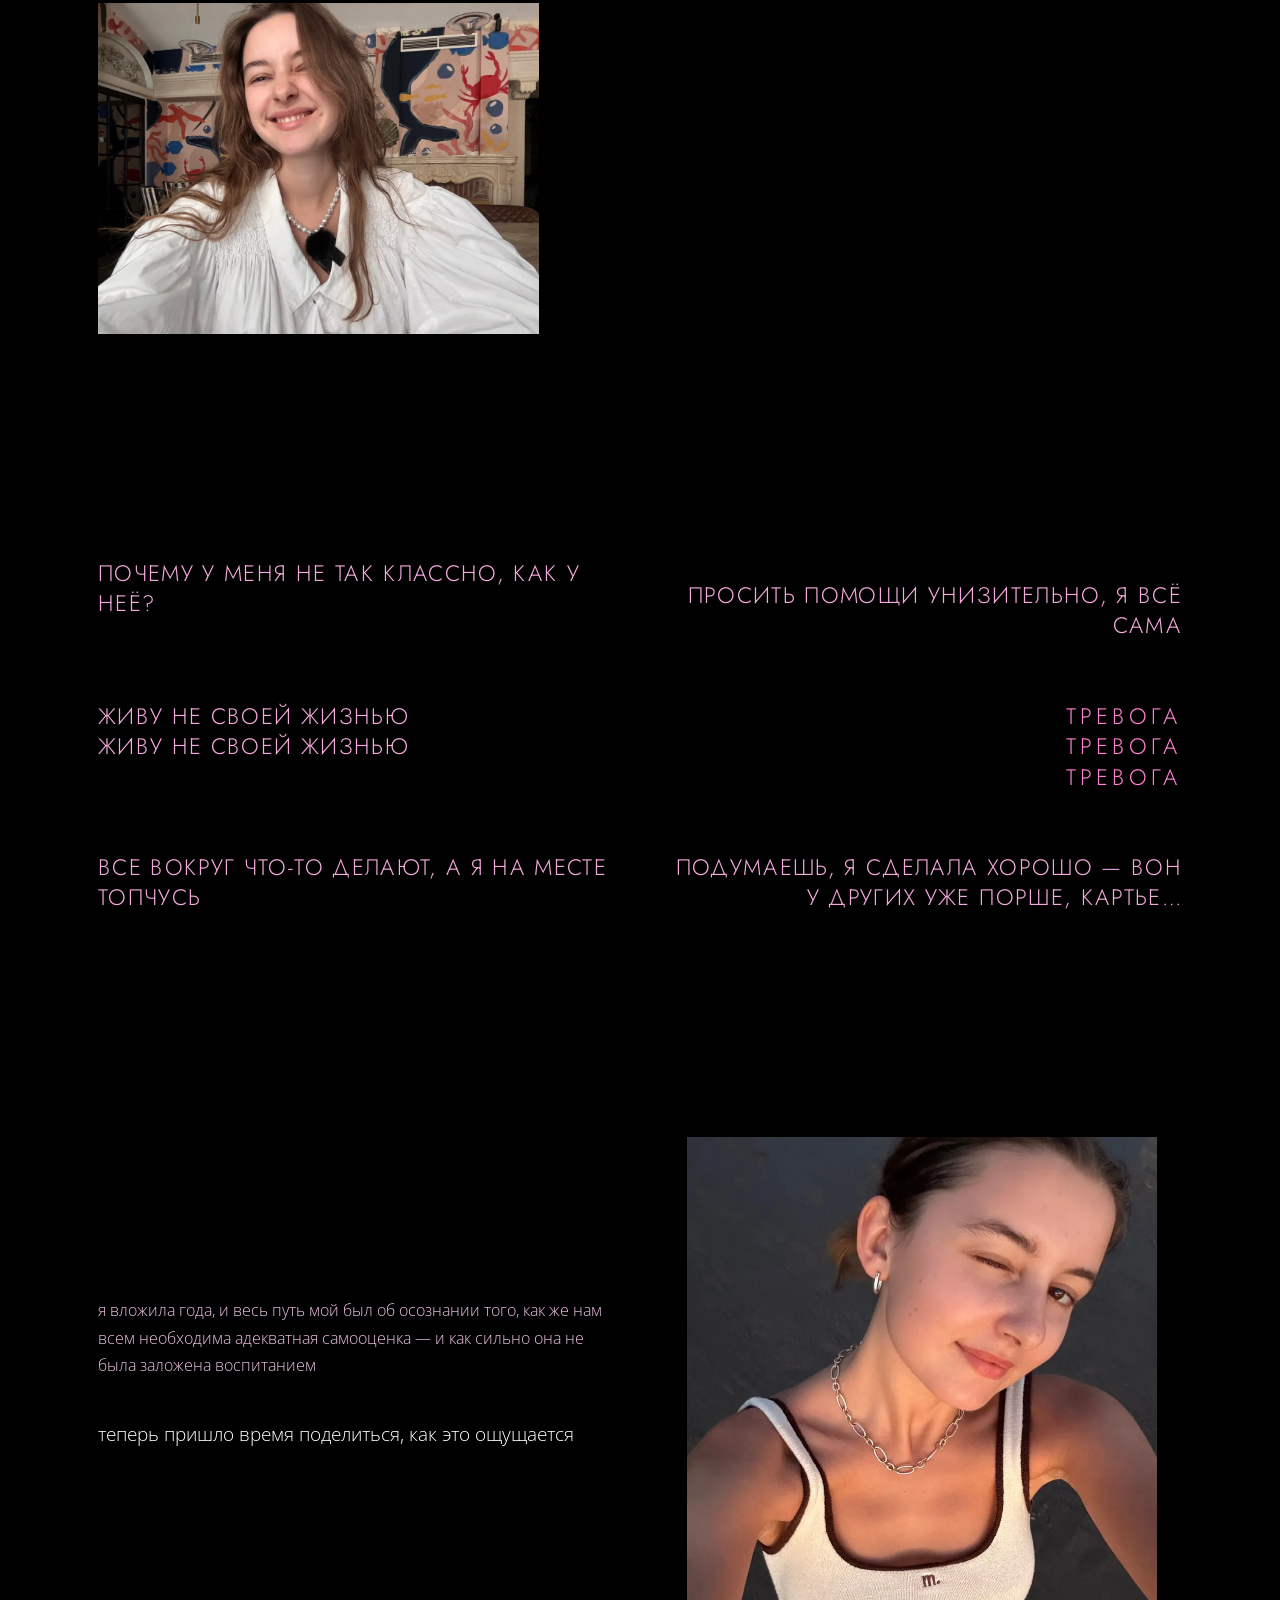
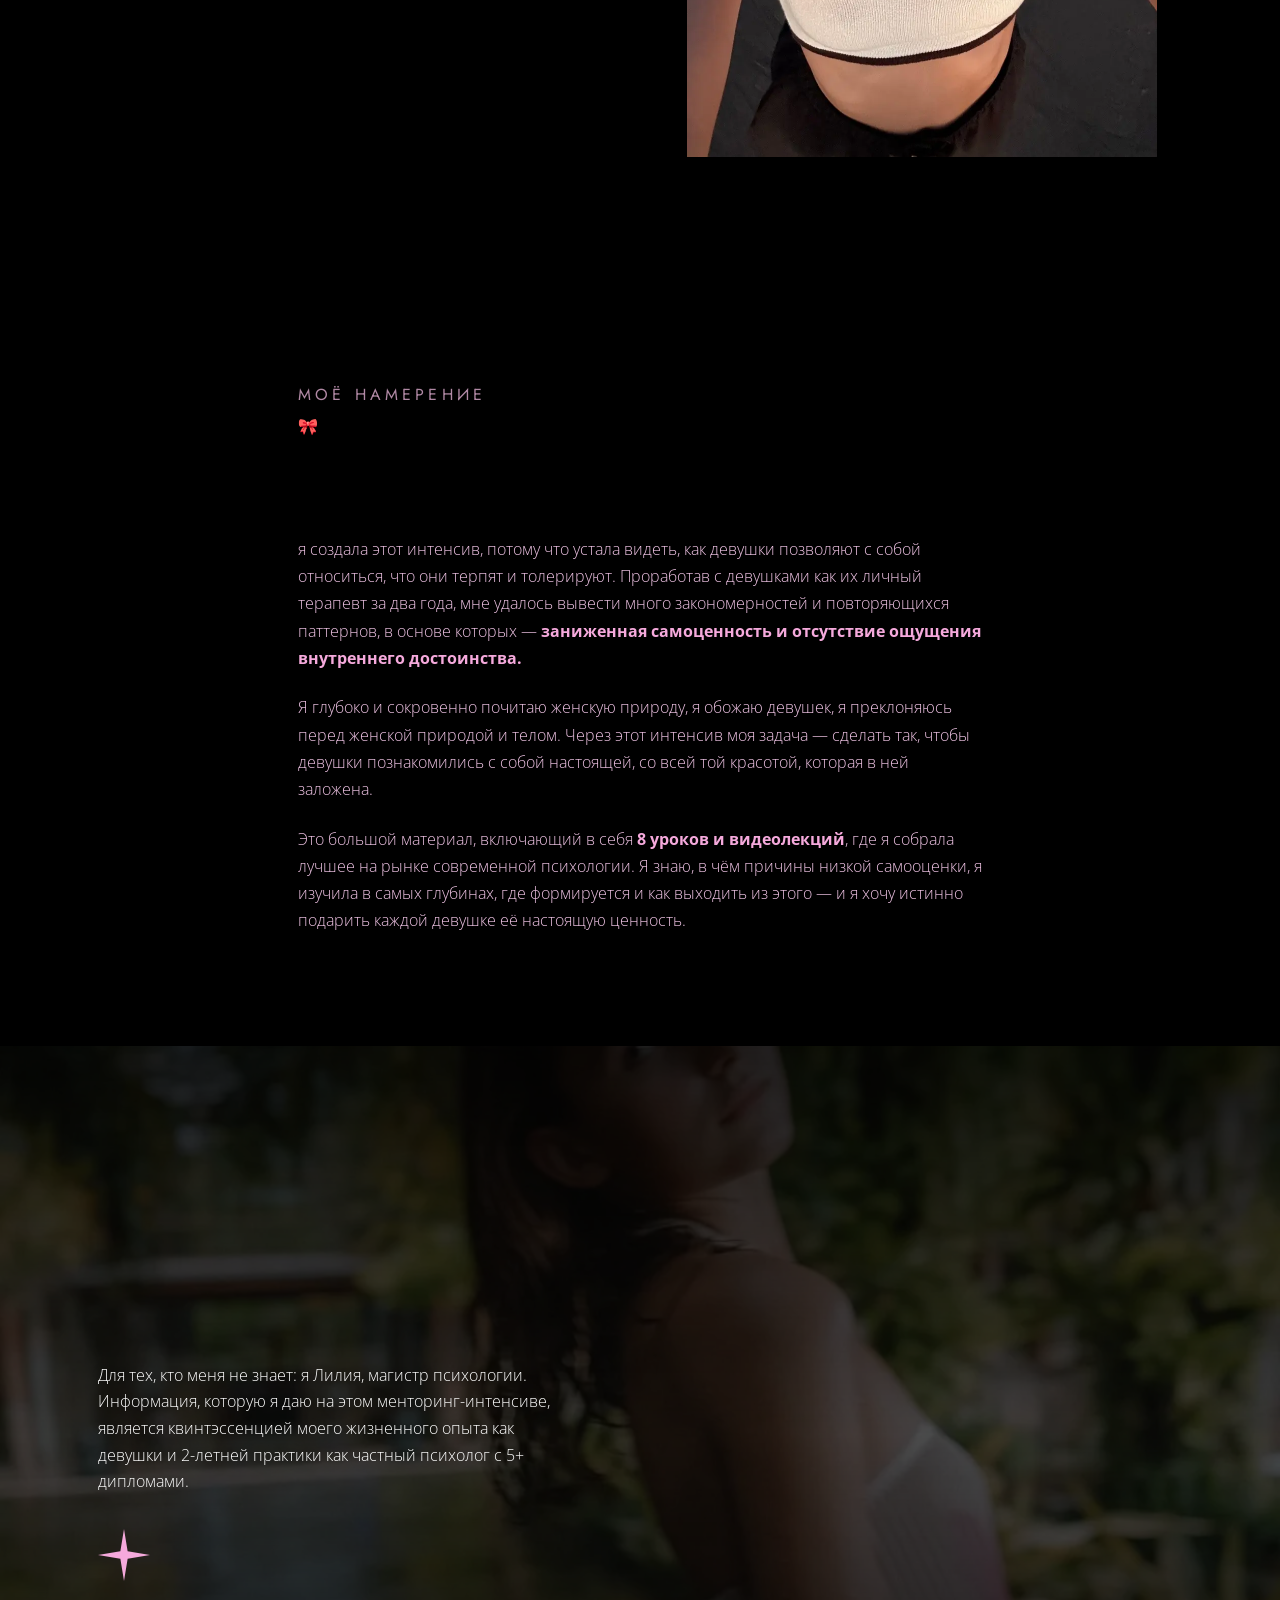
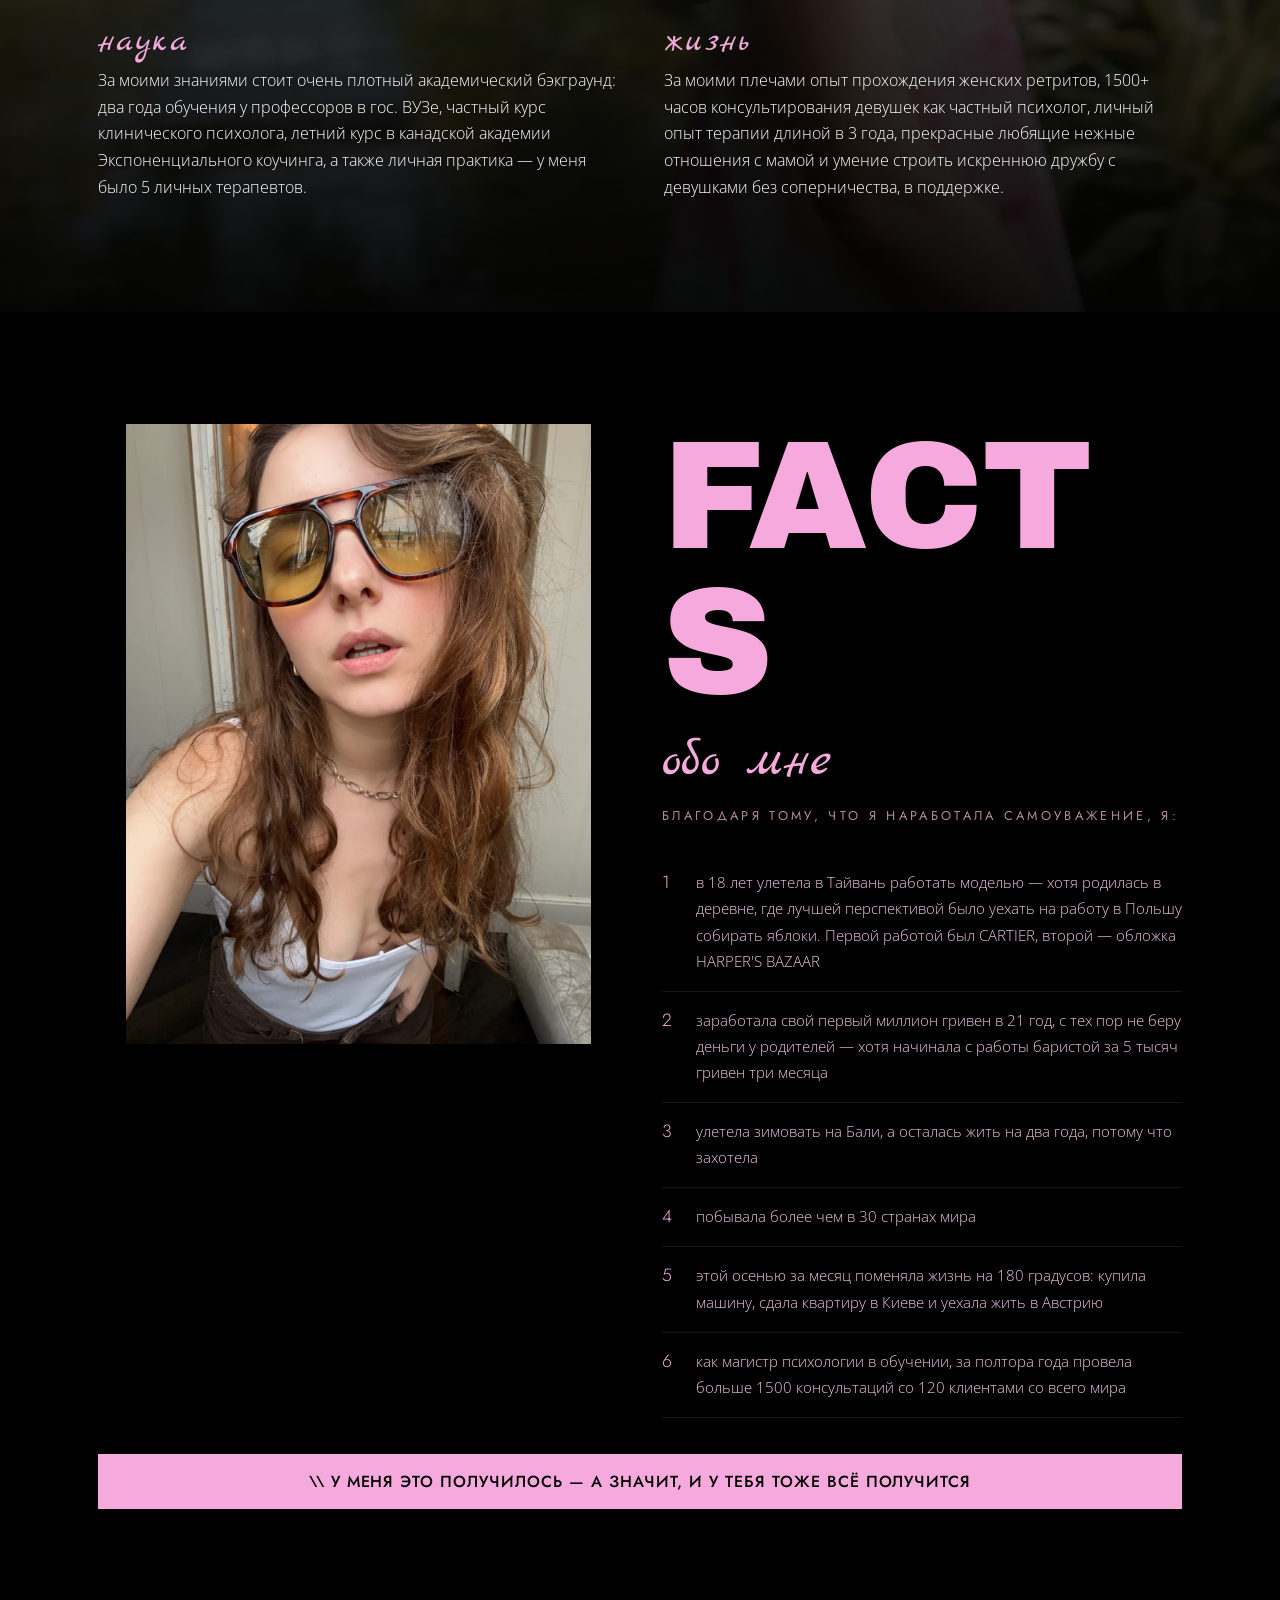
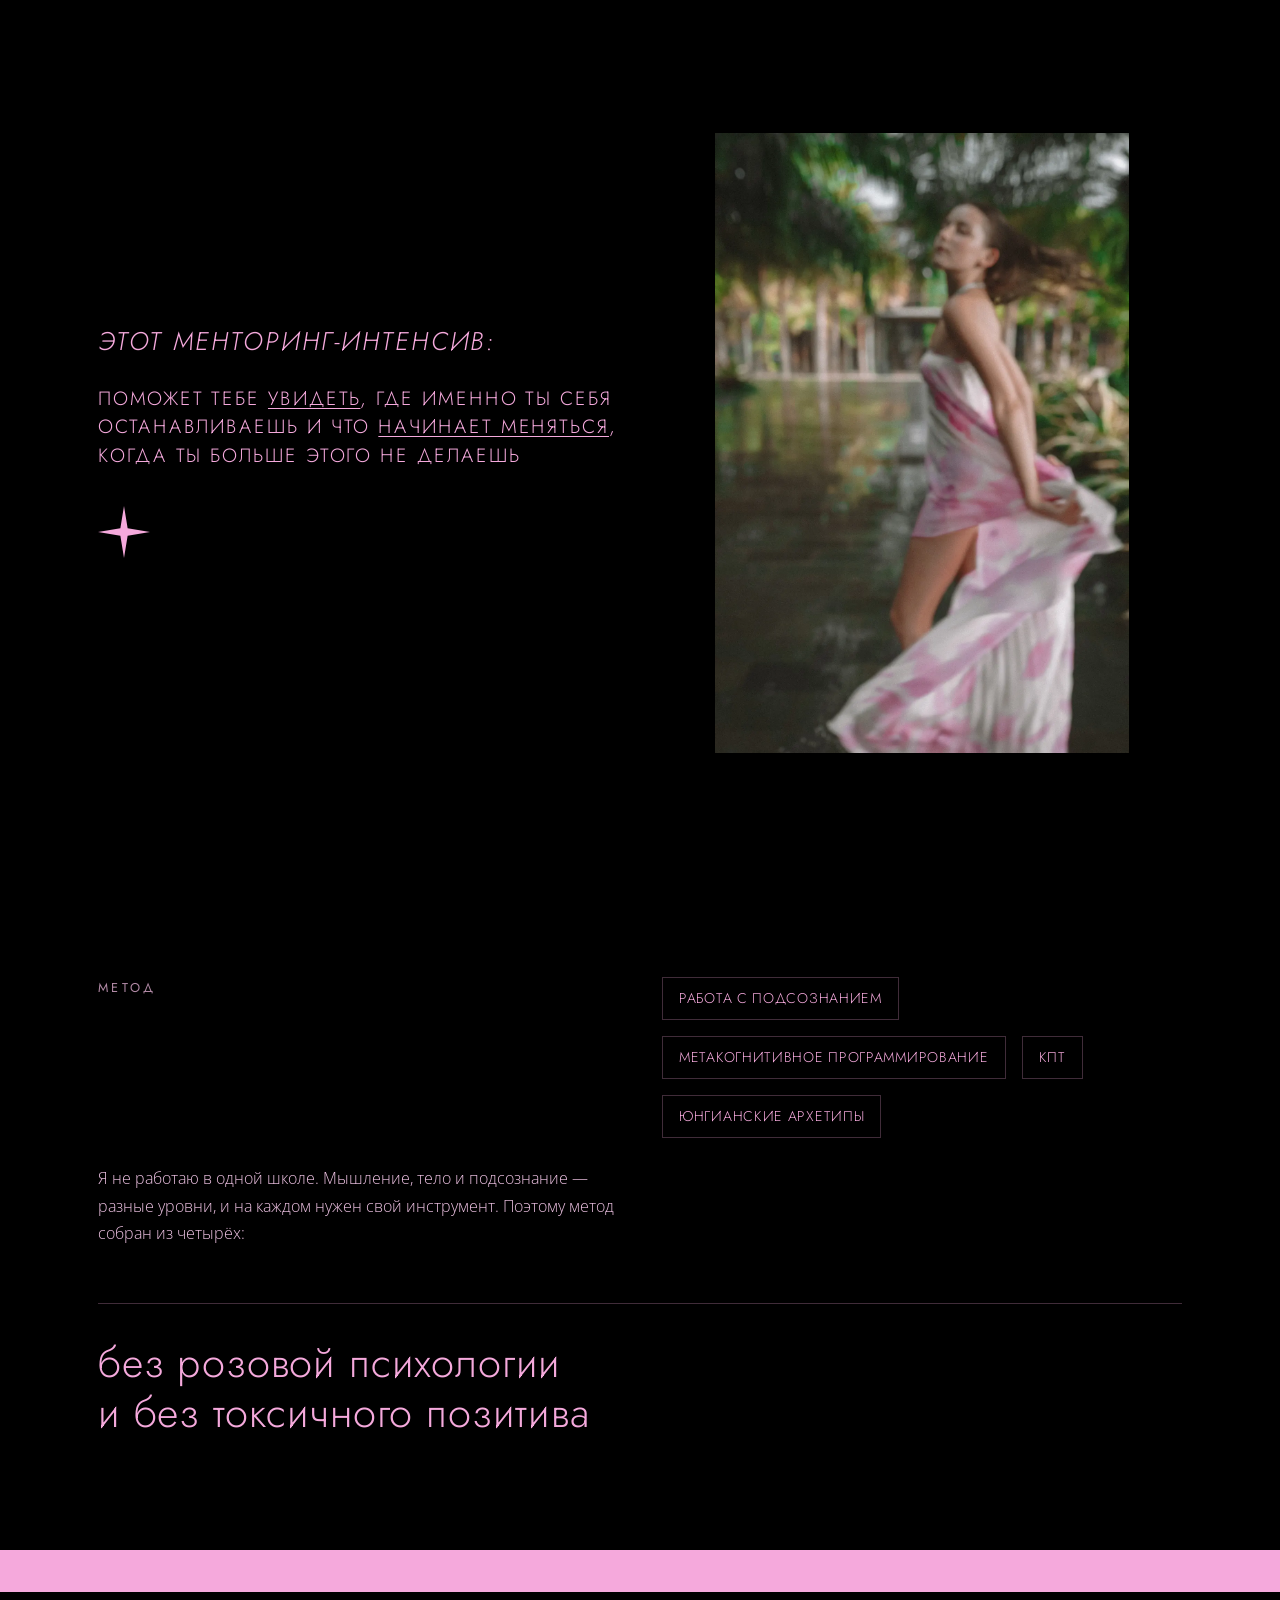
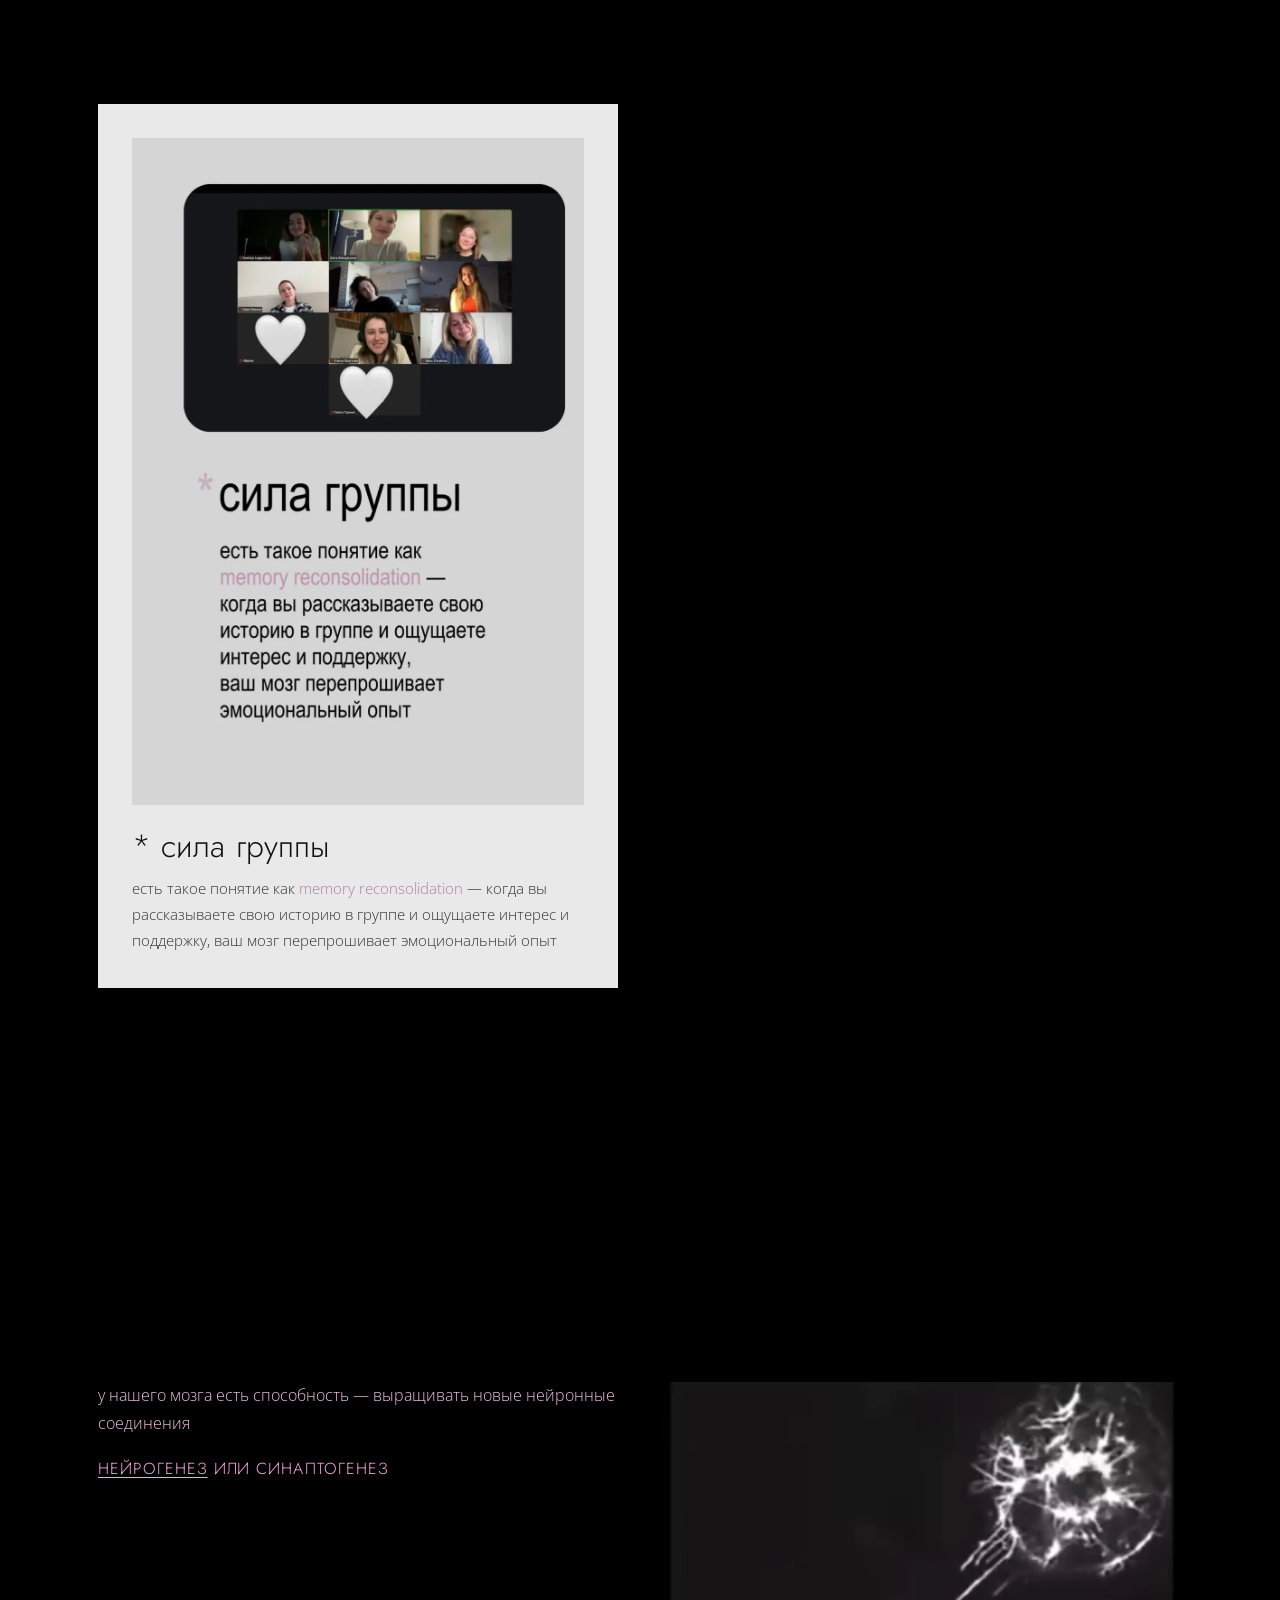
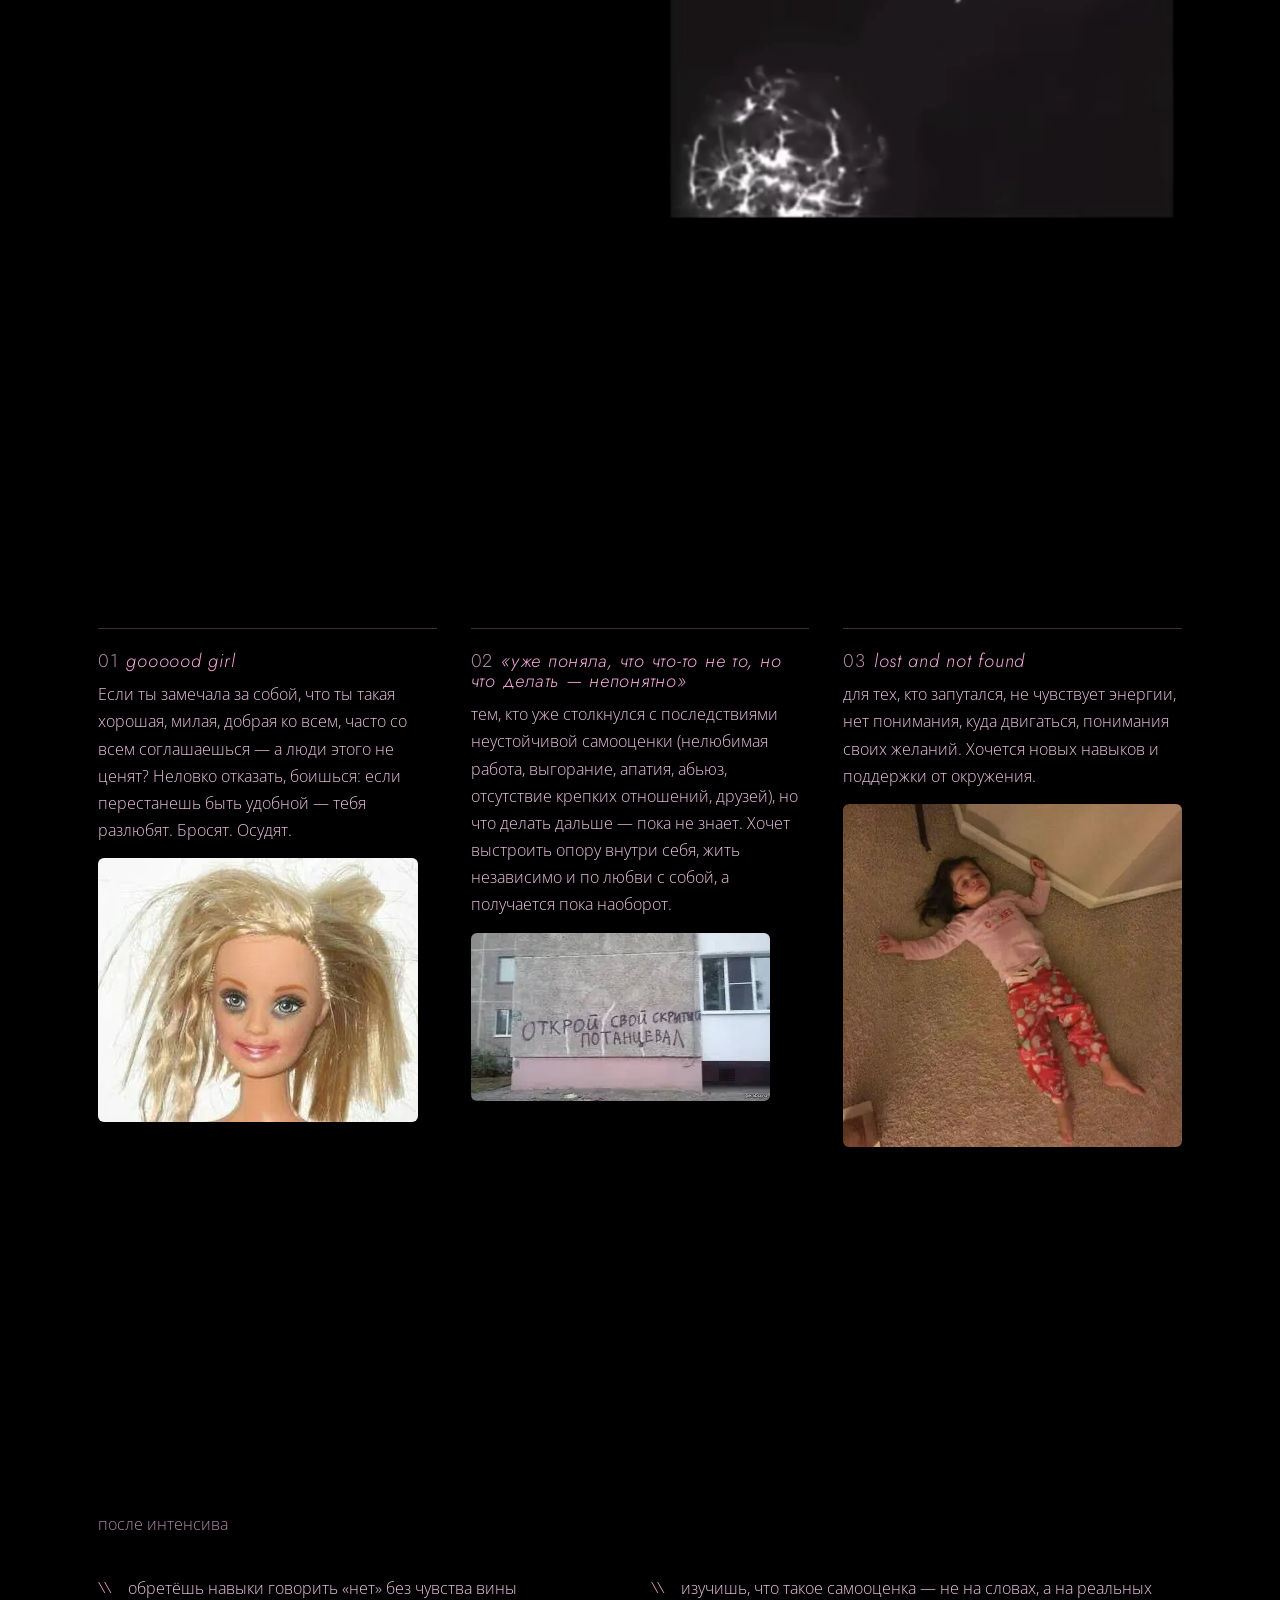
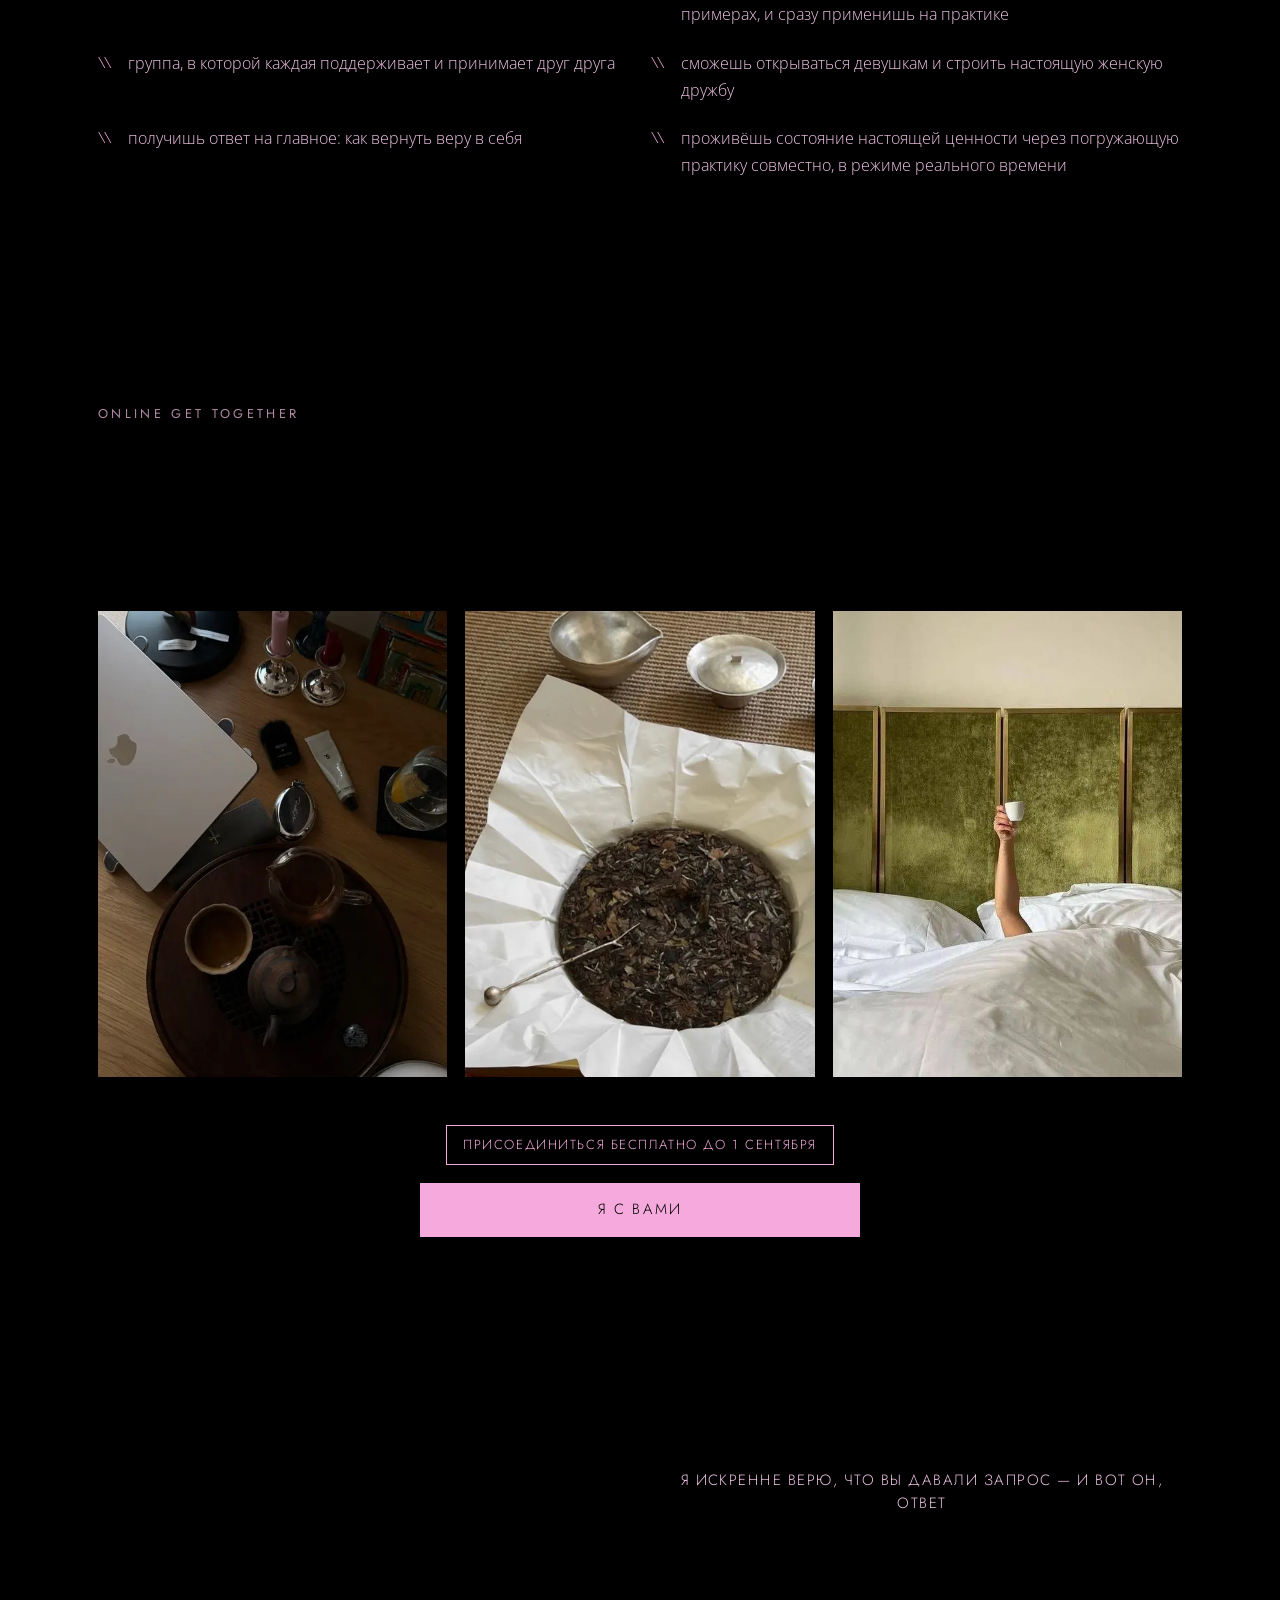
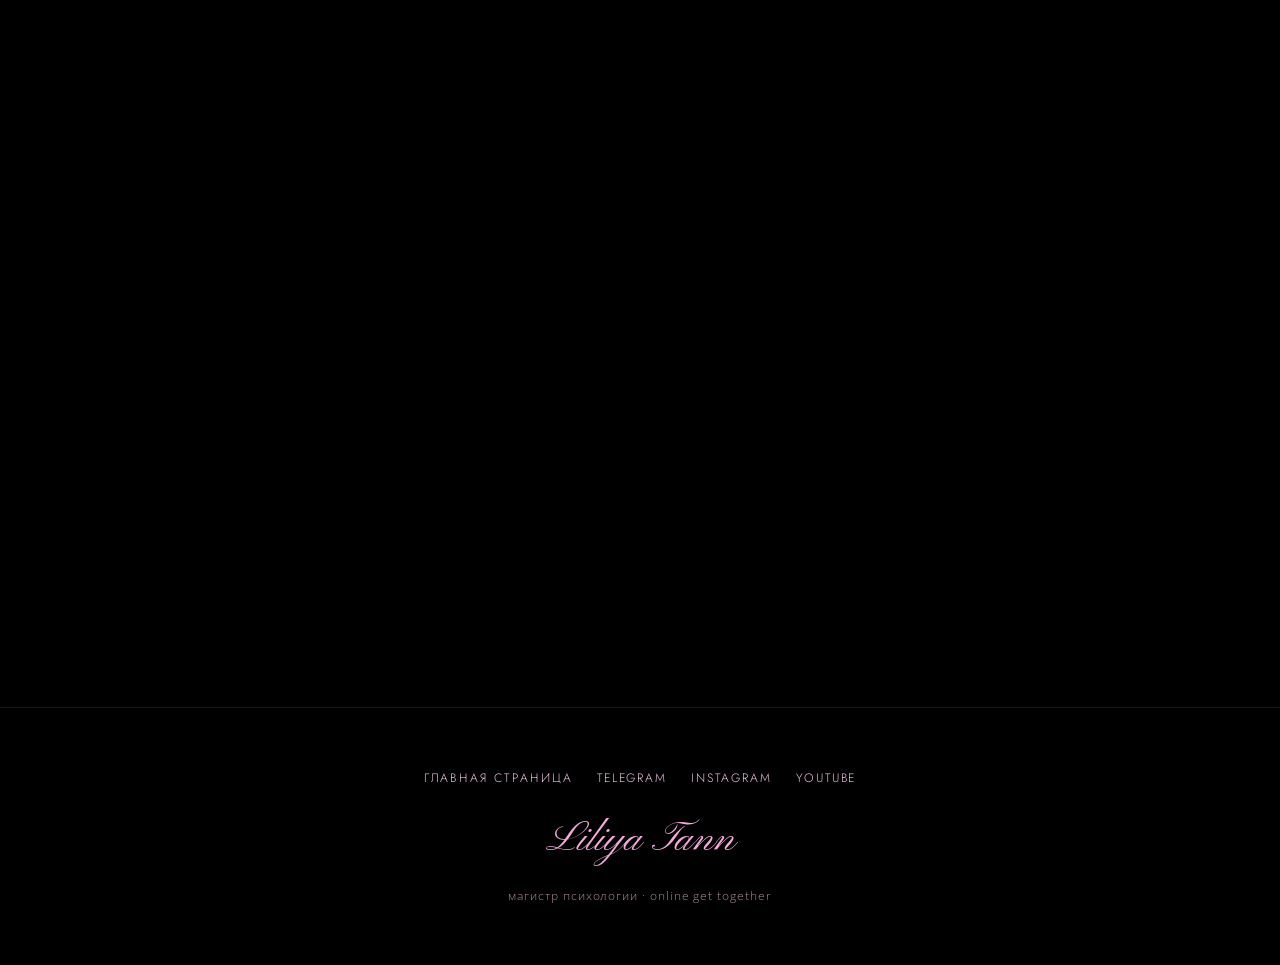
==== commit bf0aac69: "education: facts intro → «благодаря тому, что я наработала самоуважение»" ====
--- a/education/index.html
+++ b/education/index.html
@@ -310,7 +310,7 @@
           <span class="heavy">Facts</span>
           <span class="script">обо мне</span>
         </div>
-        <p class="eyebrow reveal" style="margin-top:12px">Благодаря тому, что я создала себе цену, я:</p>
+        <p class="eyebrow reveal" style="margin-top:12px">Благодаря тому, что я наработала самоуважение, я:</p>
 
         <ol class="facts__list reveal">
           <li>в 18 лет улетела в Тайвань работать моделью — хотя родилась в деревне, где лучшей перспективой было уехать на работу в Польшу собирать яблоки. Первой работой был CARTIER, второй — обложка HARPER'S BAZAAR</li>
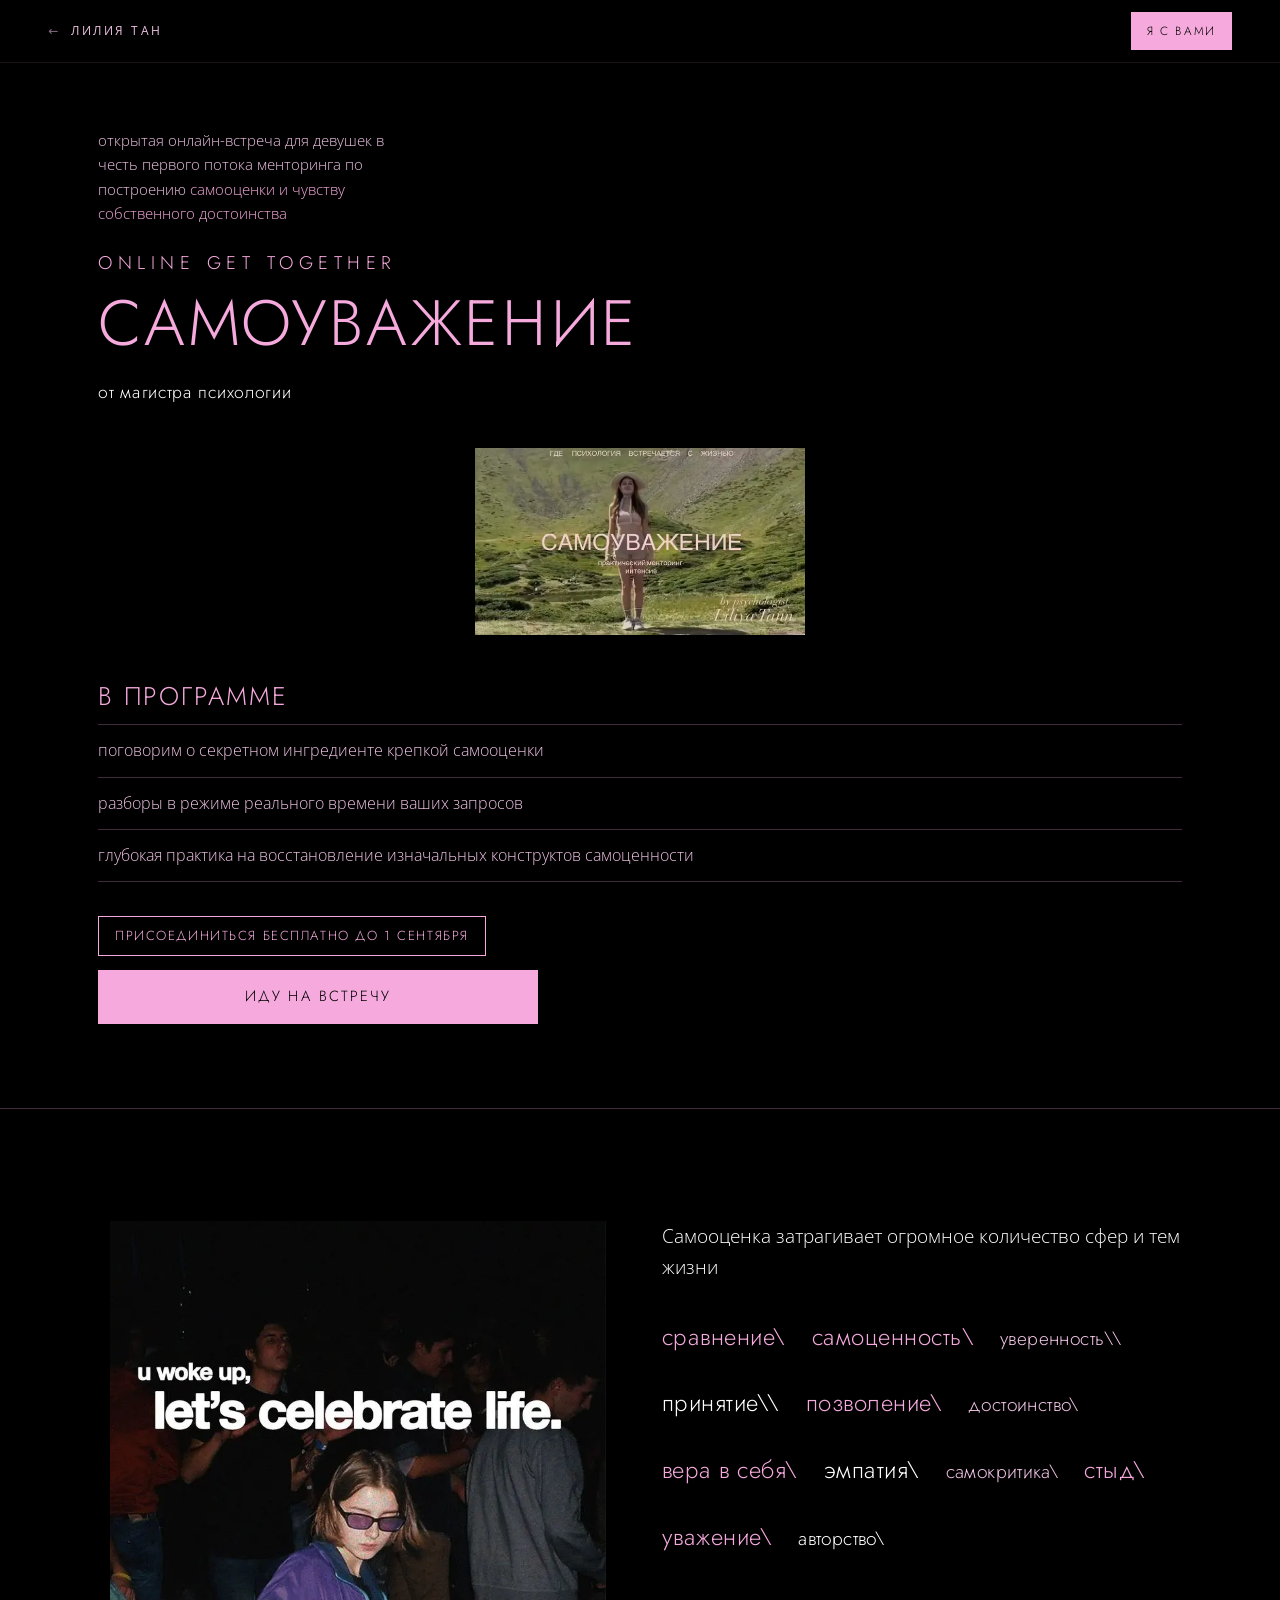
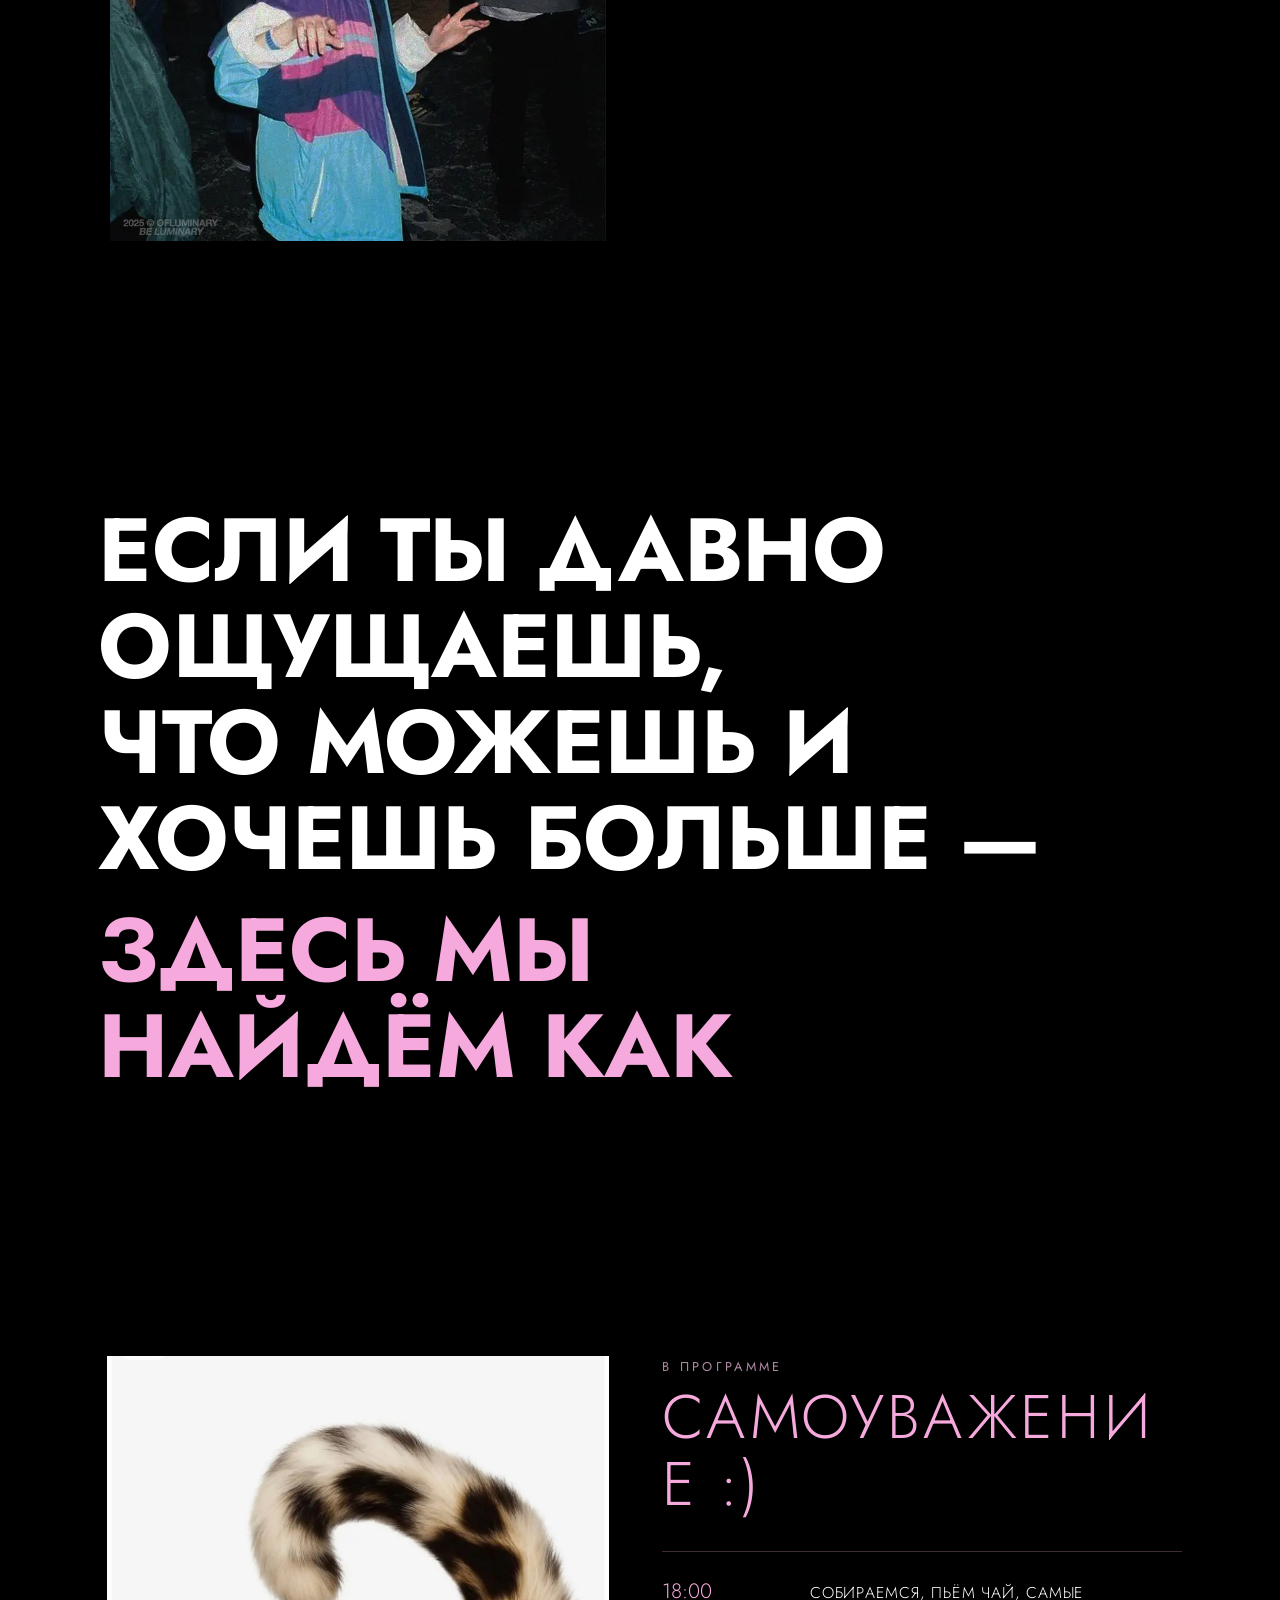
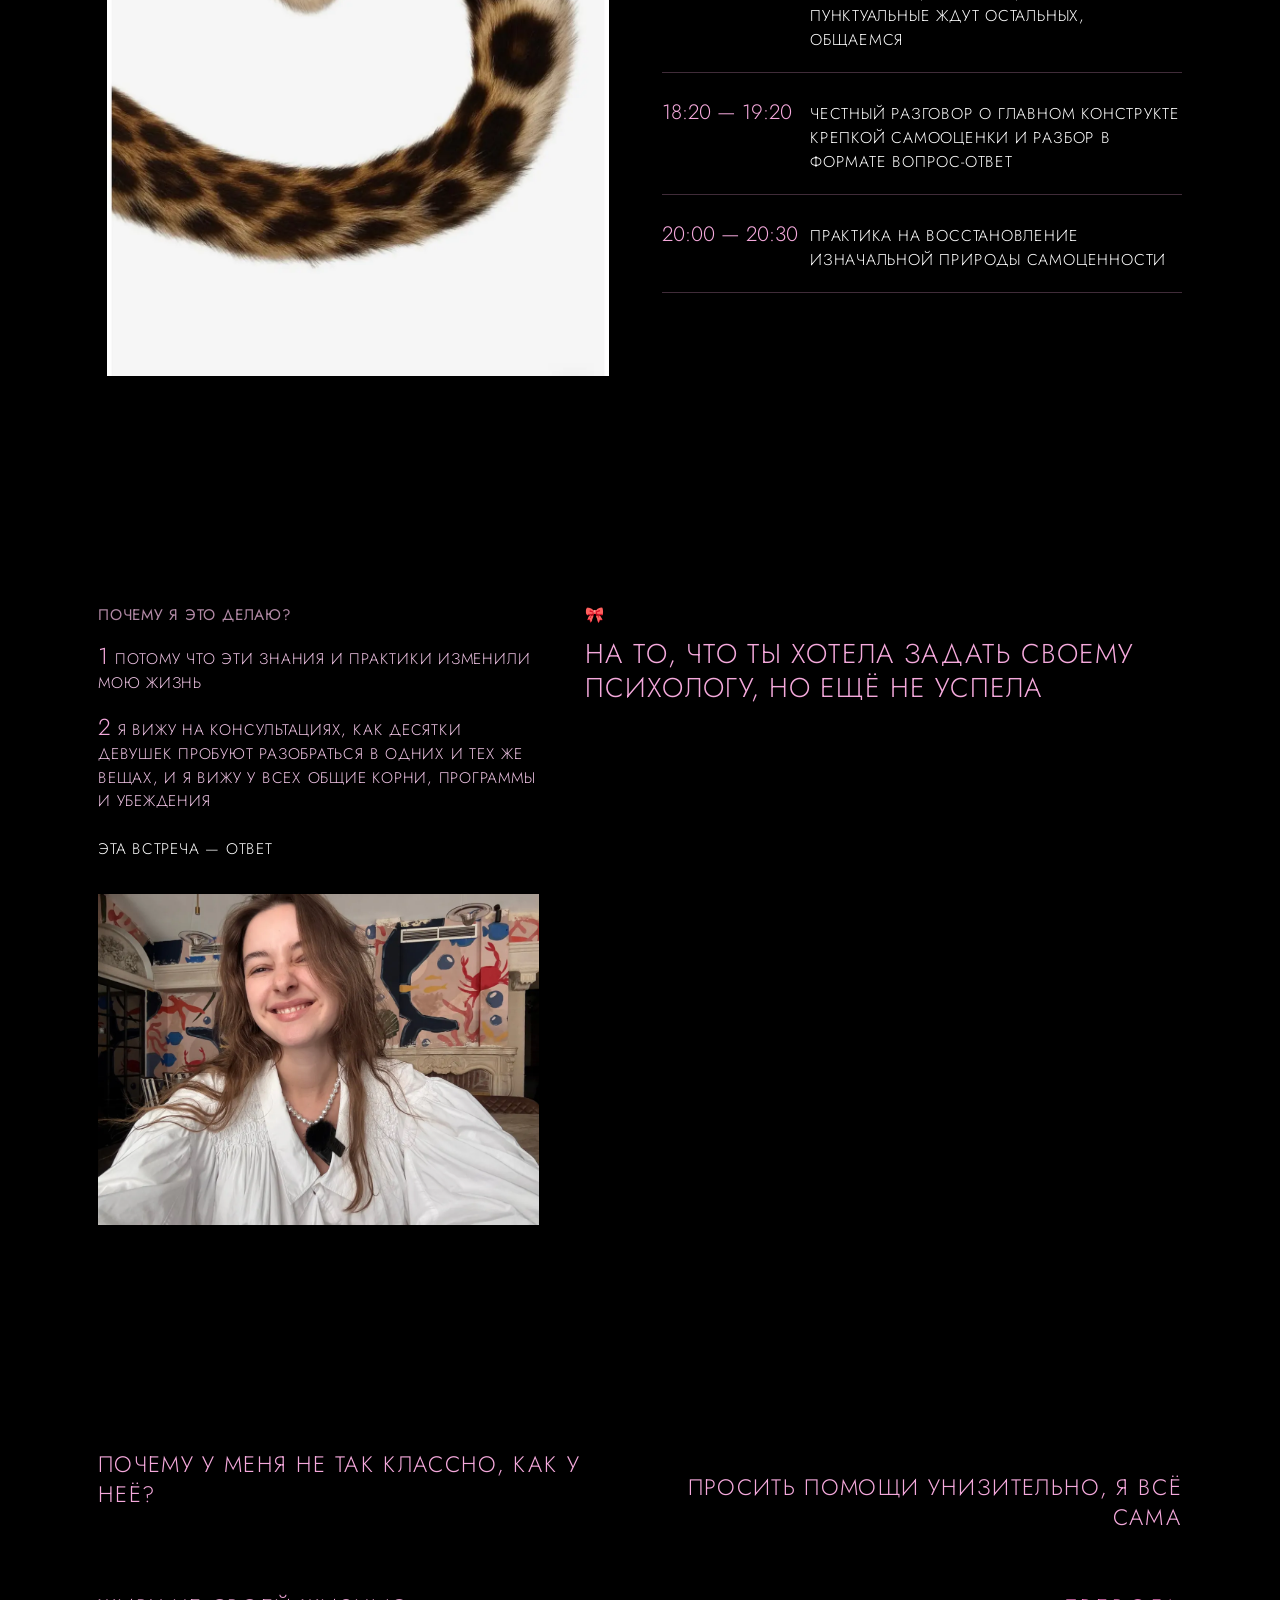
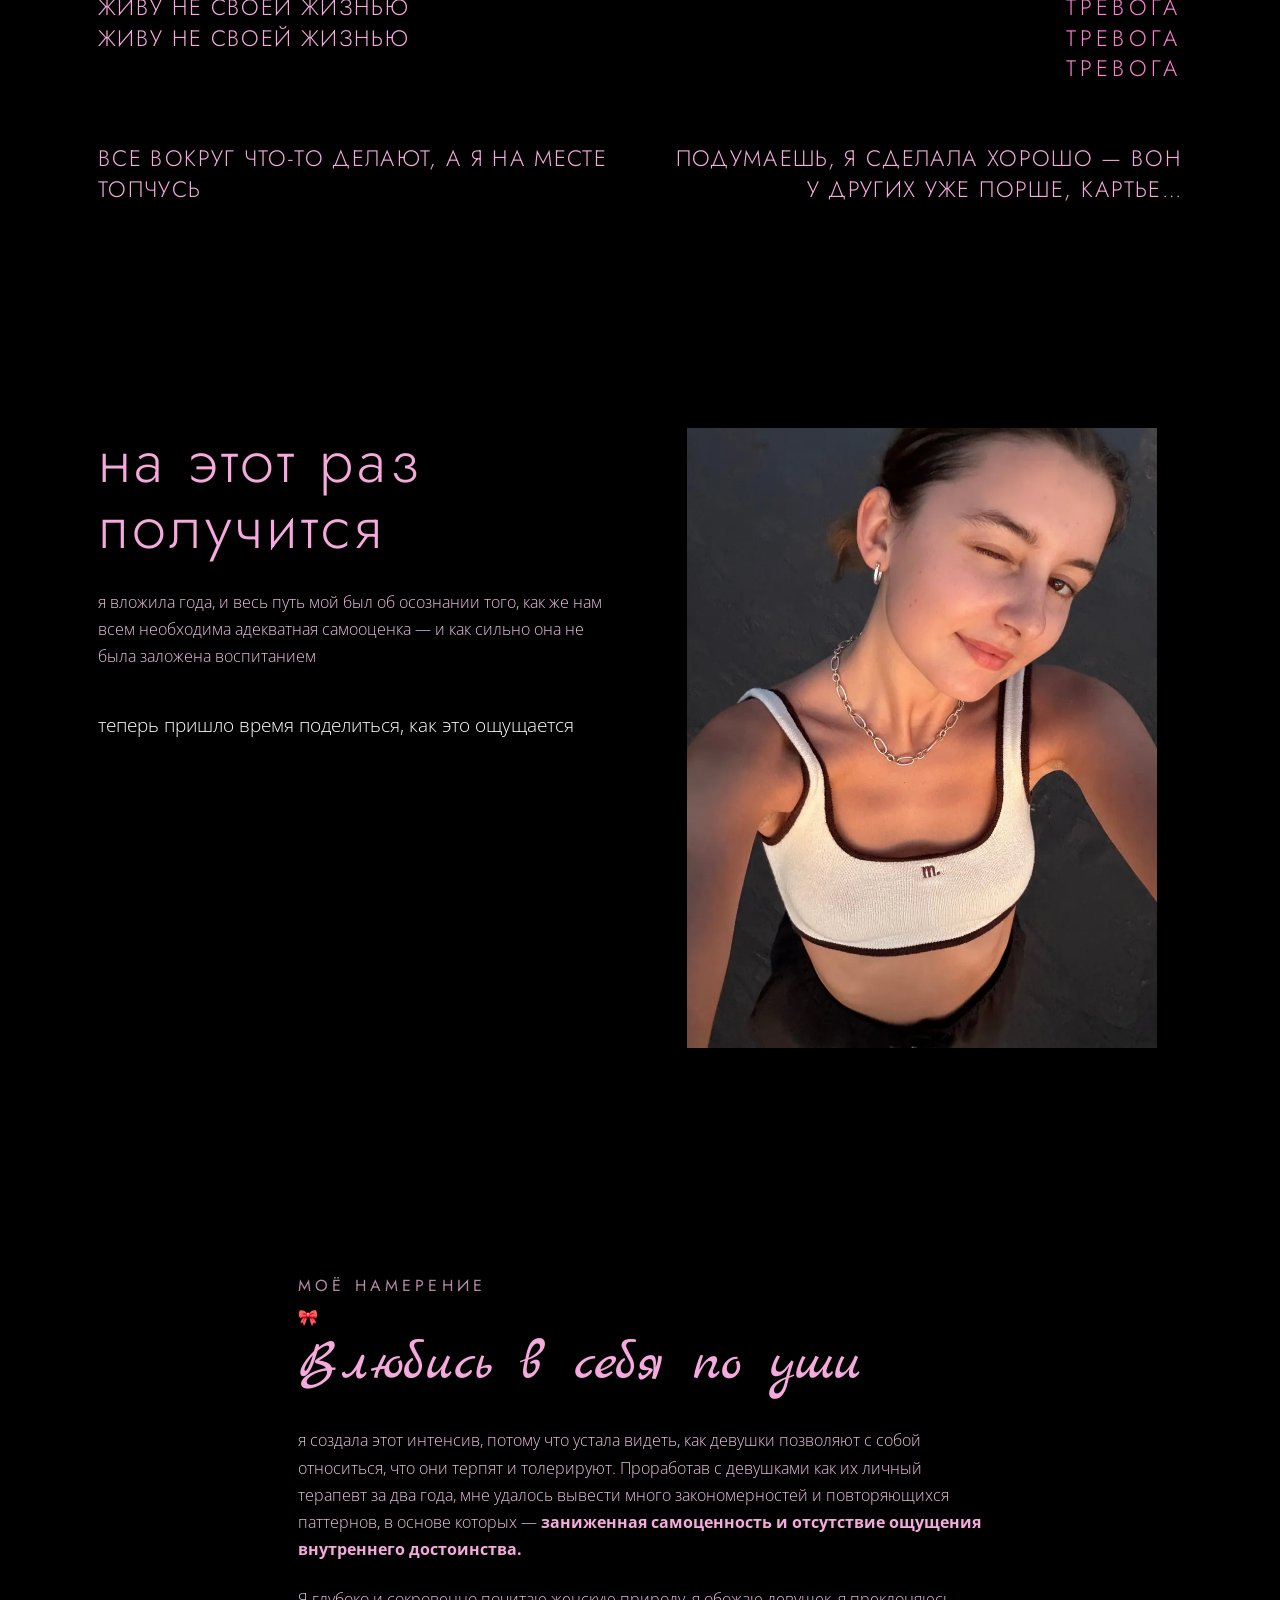
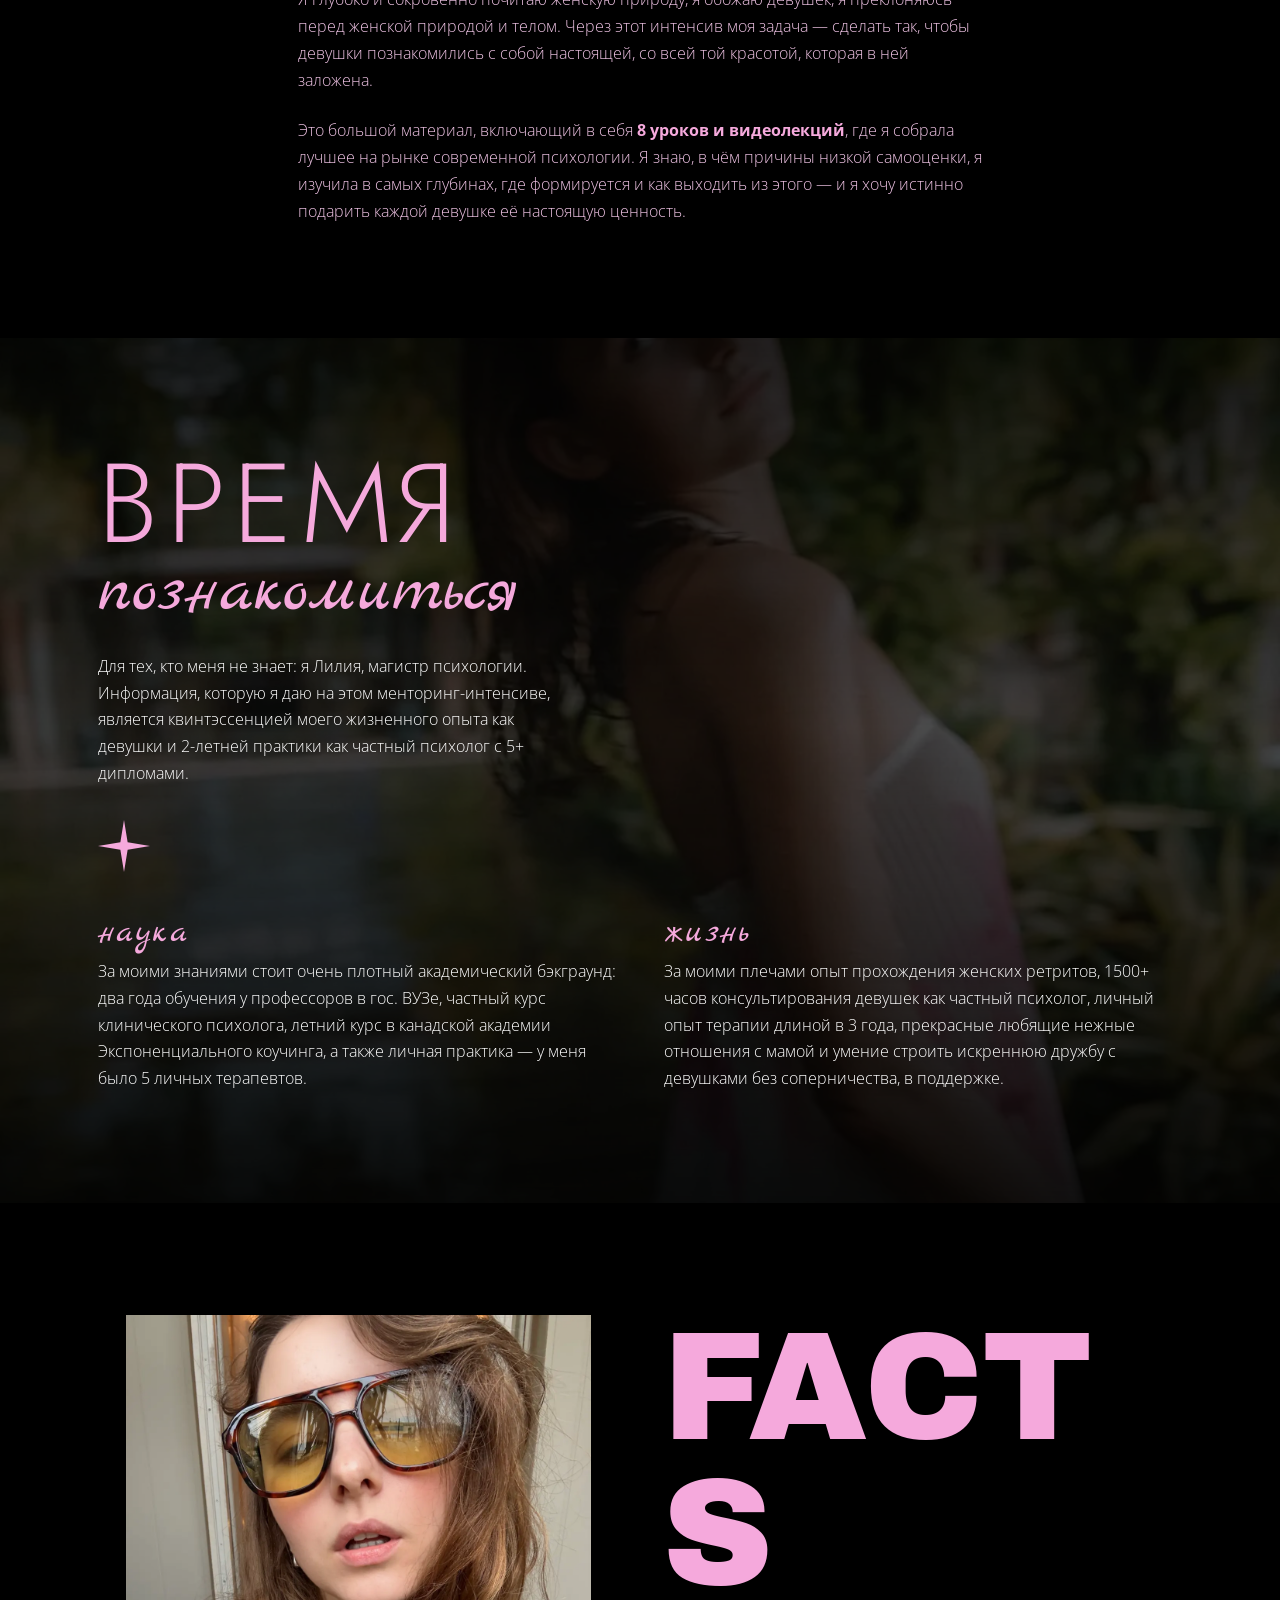
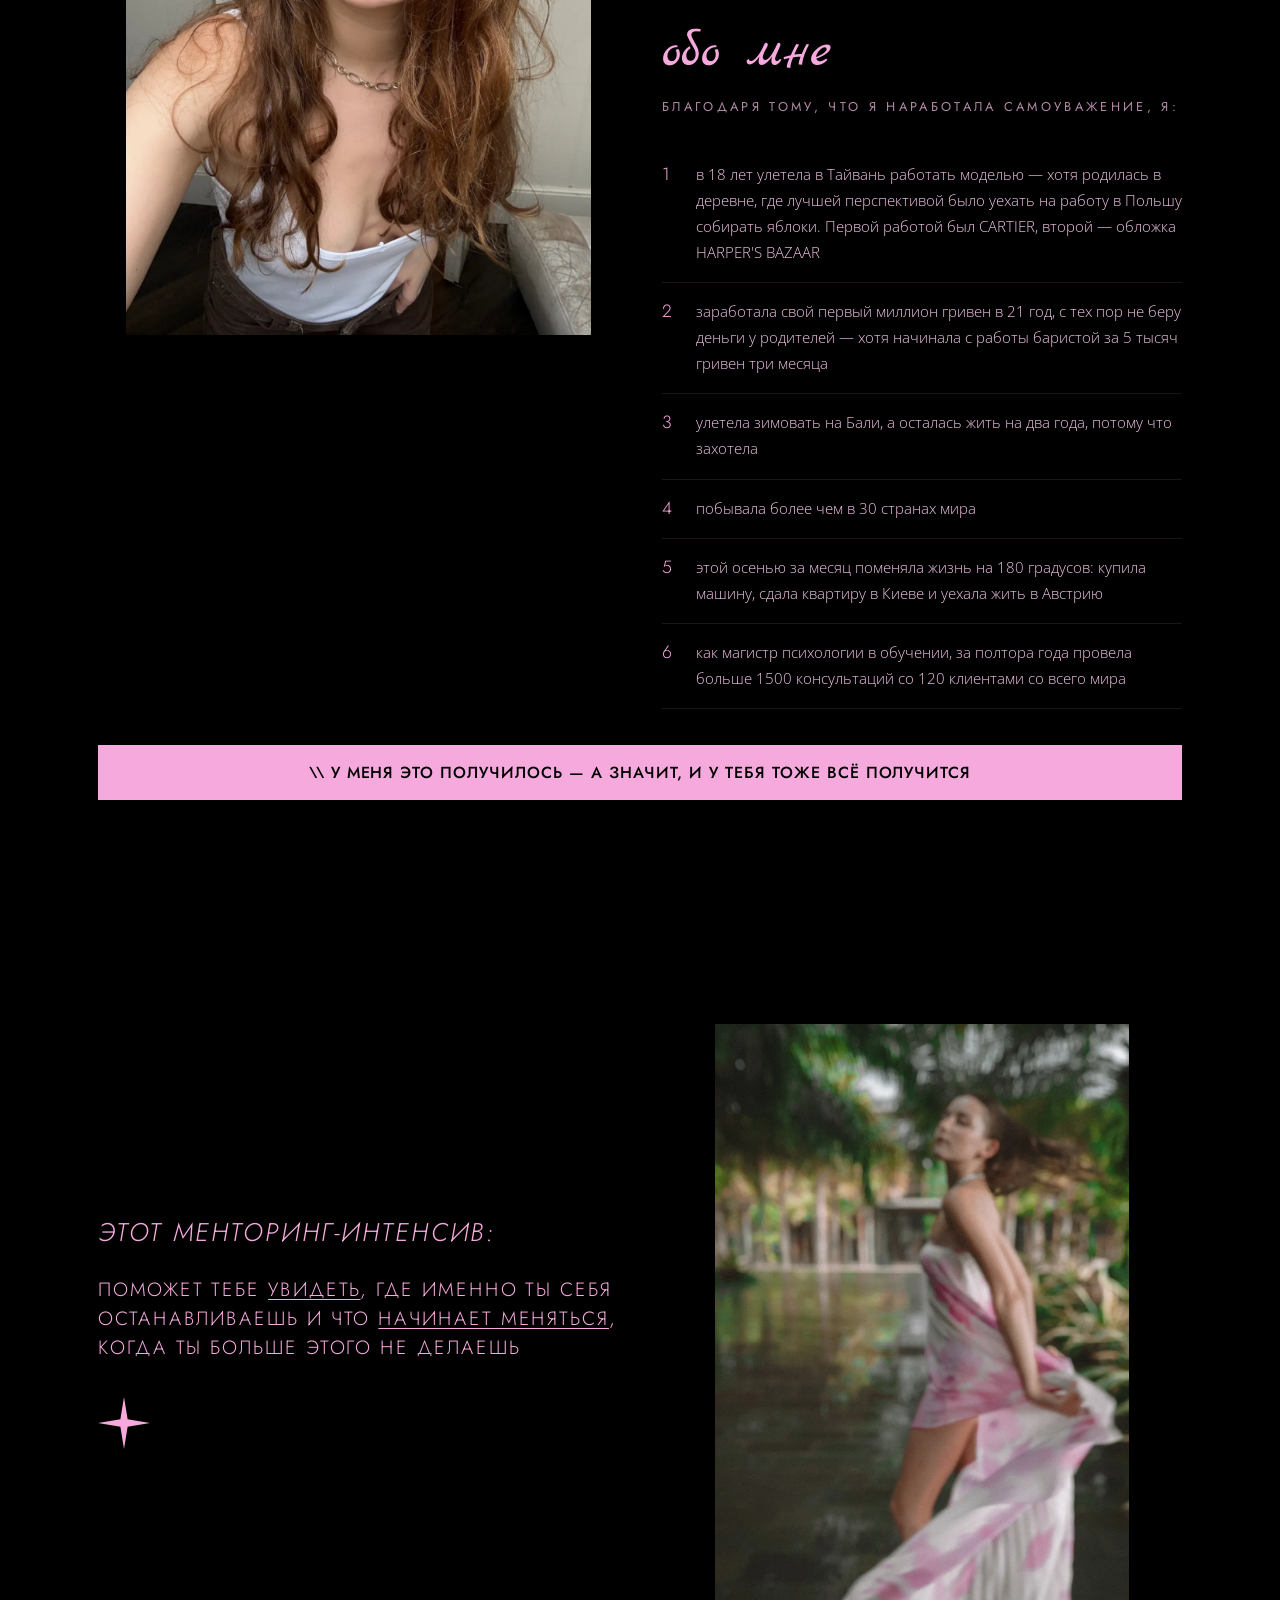
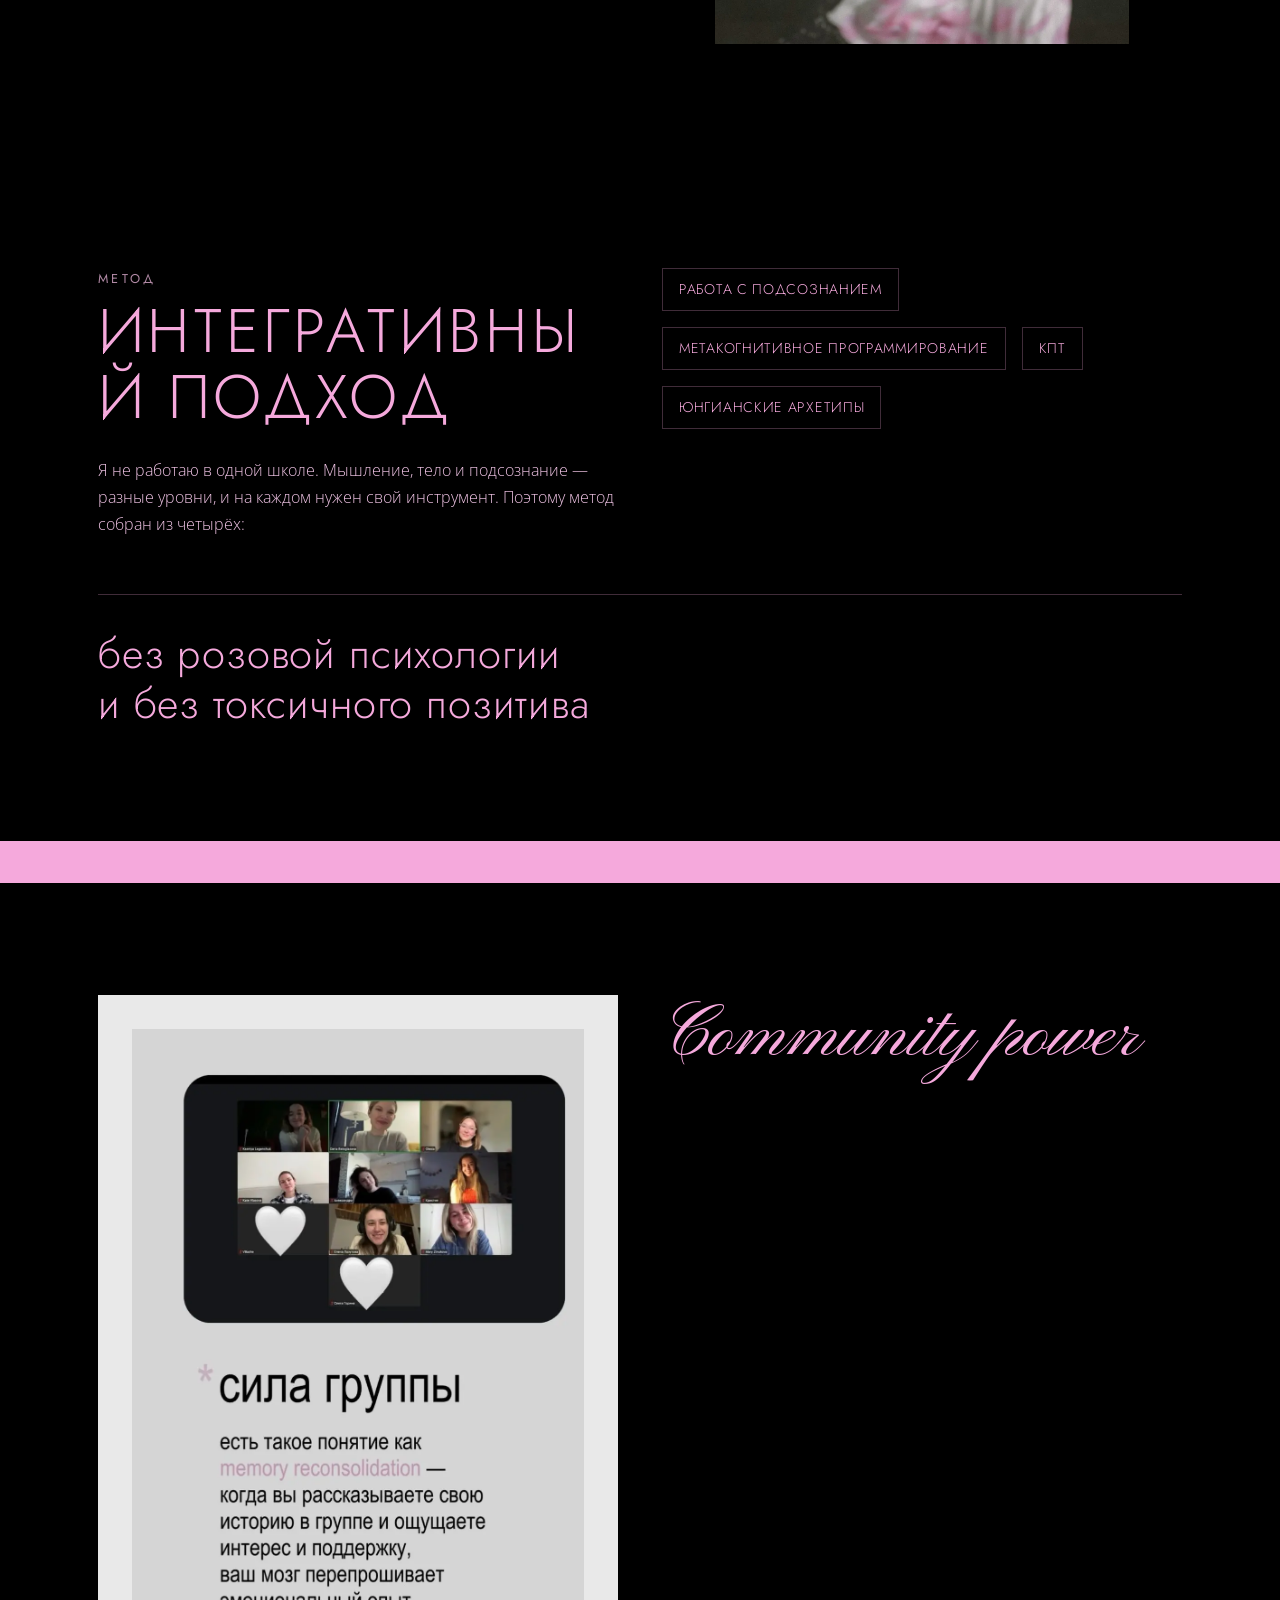
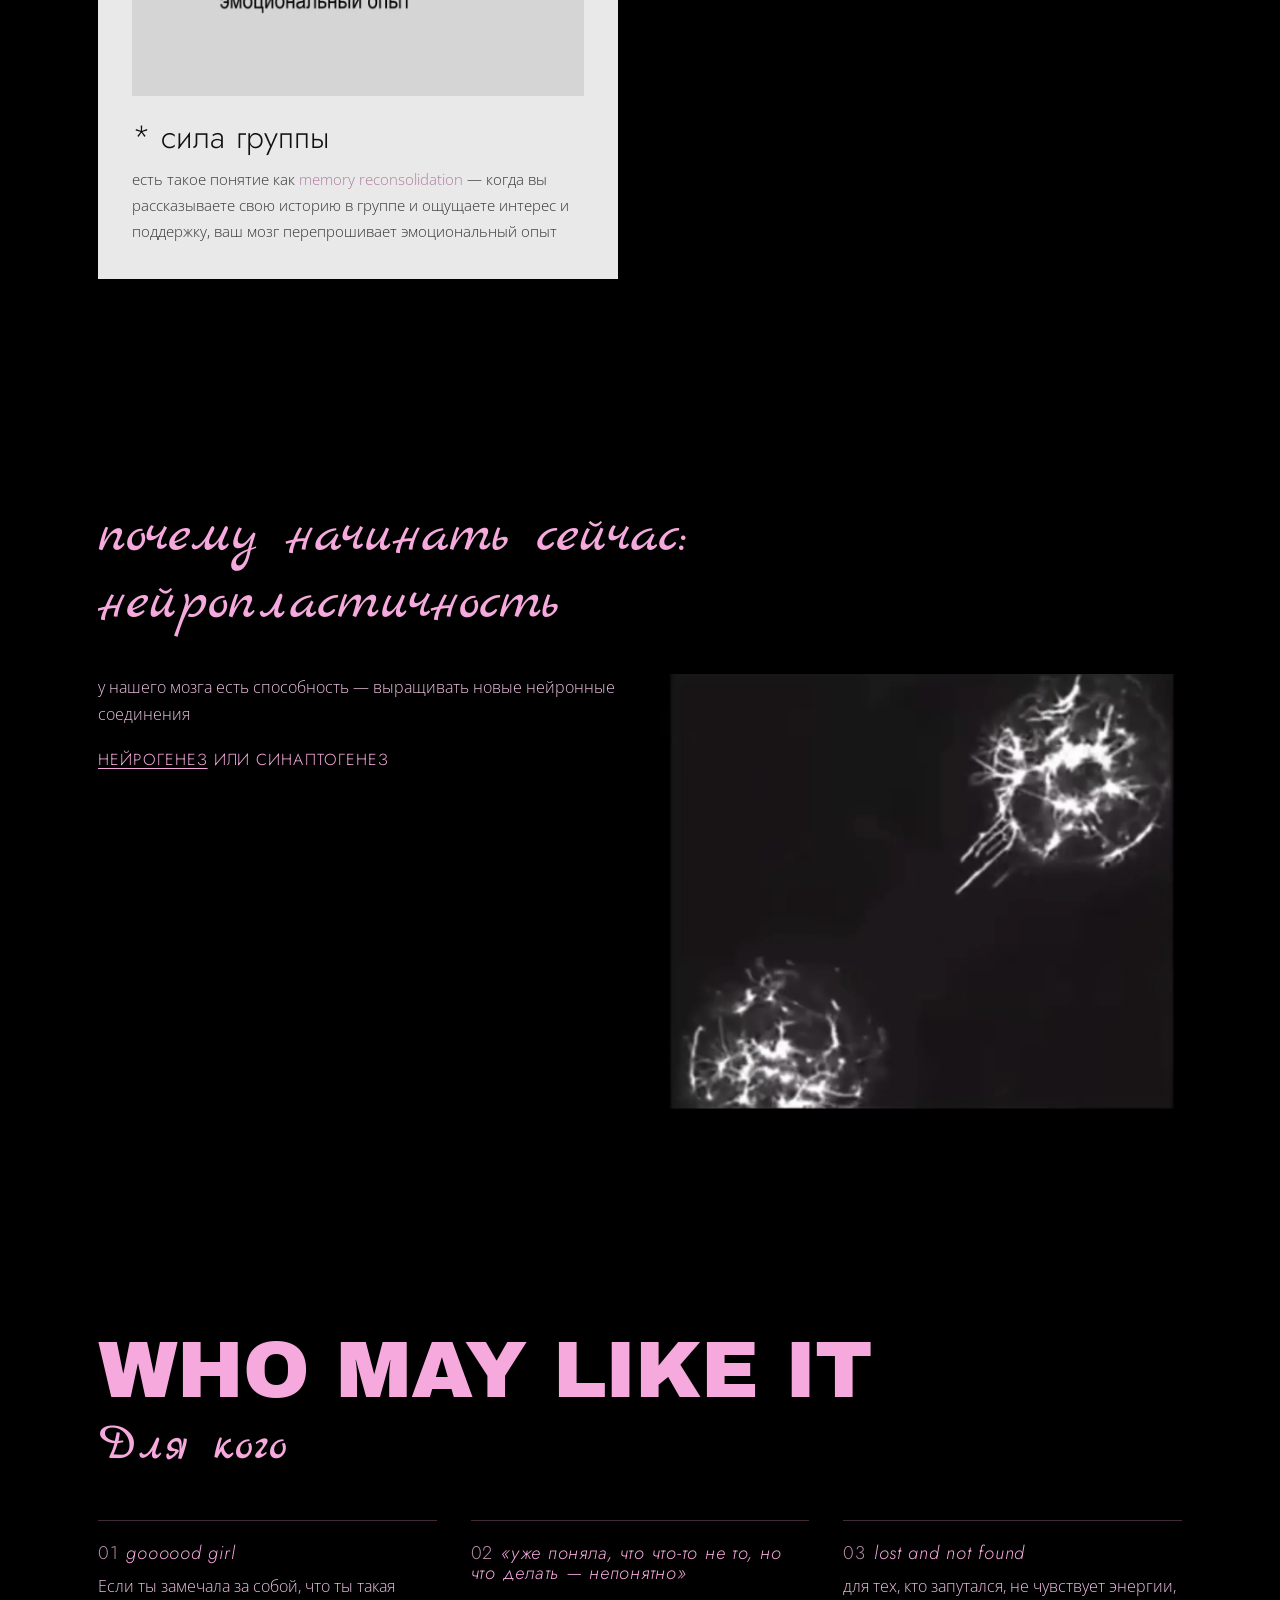
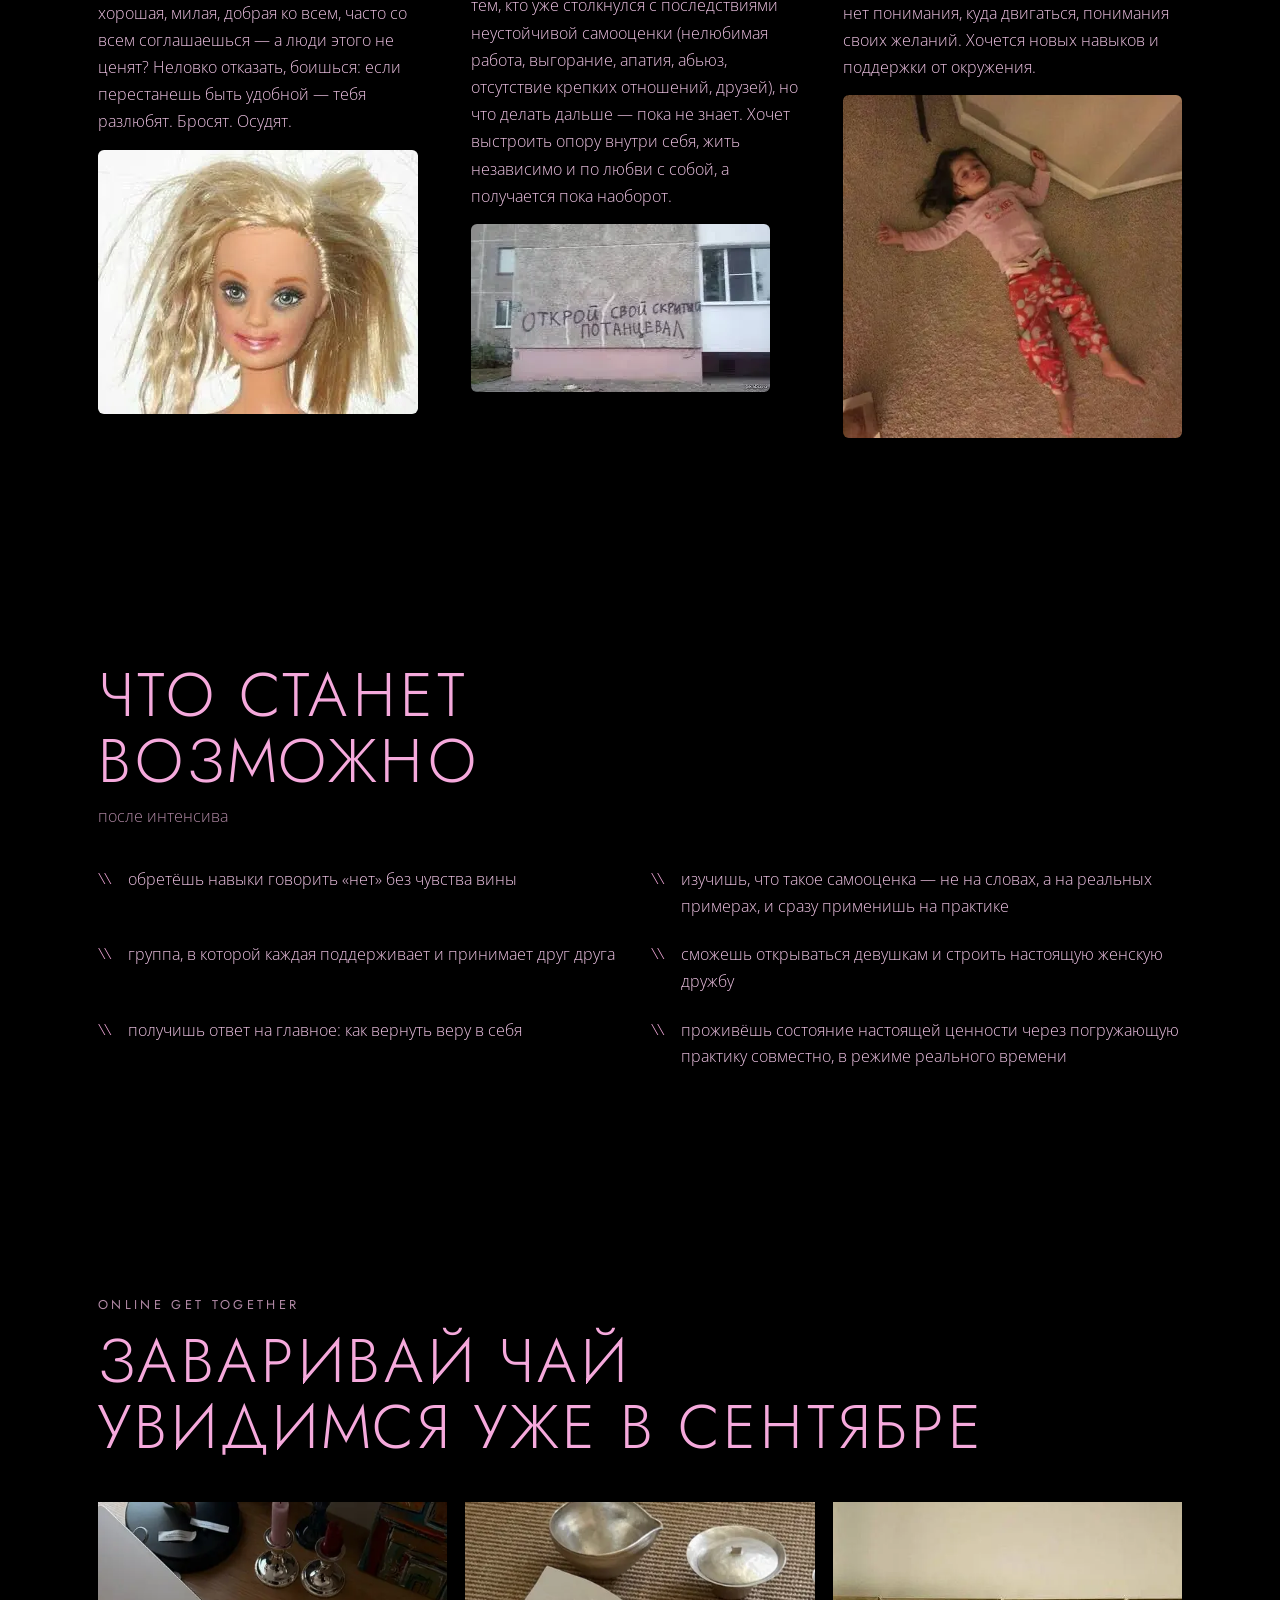
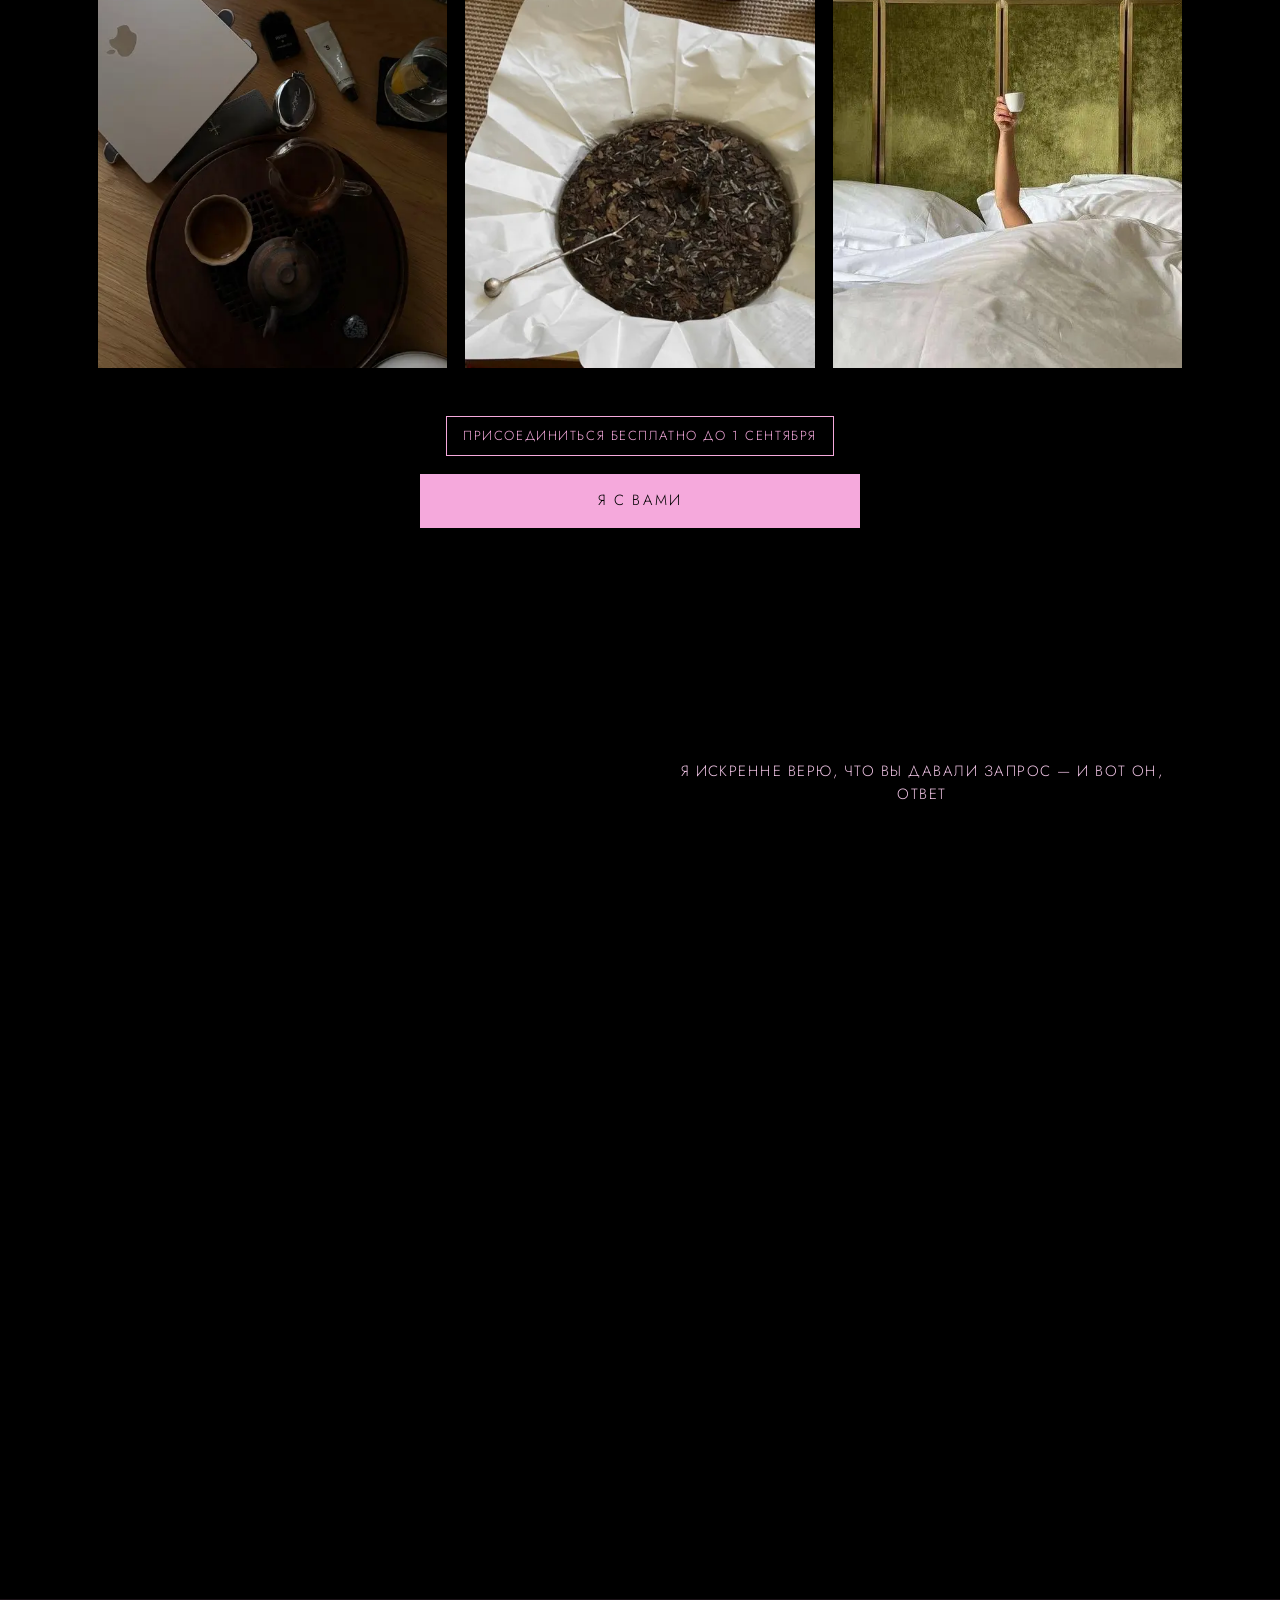
==== commit 2335163f: "education: манифест-блок после сфер + фикс шторки заголовков (clip-path ломал IntersectionObserver в" ====
--- a/education/index.html
+++ b/education/index.html
@@ -21,8 +21,8 @@
 
 <link rel="preconnect" href="https://fonts.googleapis.com">
 <link rel="preconnect" href="https://fonts.gstatic.com" crossorigin>
-<link href="https://fonts.googleapis.com/css2?family=Jost:ital,wght@0,200;0,300;0,400;0,500;1,300;1,400&family=Open+Sans:wght@300;400;600;700&family=Marck+Script&family=Pinyon+Script&family=Archivo+Black&display=swap" rel="stylesheet">
-<link rel="stylesheet" href="/education/styles.css?v=15">
+<link href="https://fonts.googleapis.com/css2?family=Jost:ital,wght@0,200;0,300;0,400;0,500;0,700;1,300;1,400&family=Open+Sans:wght@300;400;600;700&family=Marck+Script&family=Pinyon+Script&family=Archivo+Black&display=swap" rel="stylesheet">
+<link rel="stylesheet" href="/education/styles.css?v=17">
 
 <script type="application/ld+json">
 {
@@ -143,6 +143,16 @@
   </div>
 </section>
 
+<!-- ============ МАНИФЕСТ ============ -->
+<section class="manifesto">
+  <div class="wrap">
+    <p class="manifesto__text">
+      <span class="reveal">Если ты давно ощущаешь, что можешь и хочешь больше —</span>
+      <span class="reveal manifesto__hot">здесь мы найдём как</span>
+    </p>
+  </div>
+</section>
+
 <!-- ============ ТАЙМИНГ ============ -->
 <section>
   <div class="wrap">
@@ -544,6 +554,20 @@
     v.controls = true;
     v.pause();
   }
+})();
+
+/* «Шторка» для заголовков: клип вешаем на внутренний слой.
+   Если повесить clip-path на сам элемент, у него нулевая площадь пересечения
+   и IntersectionObserver его не видит — заголовок остаётся невидимым. */
+(function () {
+  var sel = 'h2.reveal, .heavy.reveal, .script.reveal, .script-lat.reveal, .manifesto__text span.reveal';
+  document.querySelectorAll(sel).forEach(function (el) {
+    if (getComputedStyle(el).display !== 'block') return;
+    var inner = document.createElement('span');
+    inner.className = 'wipe';
+    while (el.firstChild) inner.appendChild(el.firstChild);
+    el.appendChild(inner);
+  });
 })();
 
 /* Появление блоков при скролле */
--- a/education/styles.css
+++ b/education/styles.css
@@ -493,21 +493,34 @@
   .hero__prog h3 { margin-bottom: 14px; }
 }
 
+
+/* ---------- Манифест: крупное заявление посреди страницы ---------- */
+.manifesto { padding: clamp(66px, 14vw, 150px) 0; }
+.manifesto__text {
+  font-family: var(--f-display);
+  font-weight: 700;
+  text-transform: uppercase;
+  letter-spacing: -.005em;
+  line-height: 1.07;
+  color: var(--white);
+  font-size: clamp(2rem, 8.6vw, 5.6rem);
+  text-wrap: balance;
+}
+.manifesto__text span { display: block; }
+.manifesto__text .manifesto__hot { color: var(--pink); margin-top: .18em; }
+
 /* ============================================================
    Анимация
    ============================================================ */
 
-/* Заголовки рубрик проявляются «шторкой» снизу вверх */
-.has-js h2.reveal,
-.has-js .heavy.reveal,
-.has-js .script.reveal,
-.has-js .script-lat.reveal { clip-path: inset(0 0 110% 0); }
-.has-js h2.reveal.is-in,
-.has-js .heavy.reveal.is-in,
-.has-js .script.reveal.is-in,
-.has-js .script-lat.reveal.is-in {
+/* Заголовки рубрик проявляются «шторкой» снизу вверх.
+   Клип висит на внутреннем слое .wipe, а не на самом .reveal: у элемента
+   с clip-path нулевая площадь пересечения, и IntersectionObserver
+   никогда бы его не заметил (в Chrome заголовок так и остался бы невидимым). */
+.has-js .wipe { display: block; clip-path: inset(0 0 110% 0); }
+.has-js .reveal.is-in .wipe {
   clip-path: inset(0 0 -25% 0);
-  transition: opacity .9s var(--ease), transform .9s var(--ease), clip-path 1.15s var(--ease);
+  transition: clip-path 1.15s var(--ease);
 }
 
 /* Розовая звезда медленно вращается */
@@ -561,8 +574,7 @@
 
 @media (prefers-reduced-motion: reduce) {
   .spark, .meet__bg, .bleed__bg { animation: none; }
-  .has-js h2.reveal, .has-js .heavy.reveal,
-  .has-js .script.reveal, .has-js .script-lat.reveal { clip-path: none; }
+  .has-js .wipe { clip-path: none; transition: none; }
   .timing__row::after { transform: scaleX(1); transition: none; }
   .btn::after { display: none; }
   .card:hover, .method__list li:hover { transform: none; }
